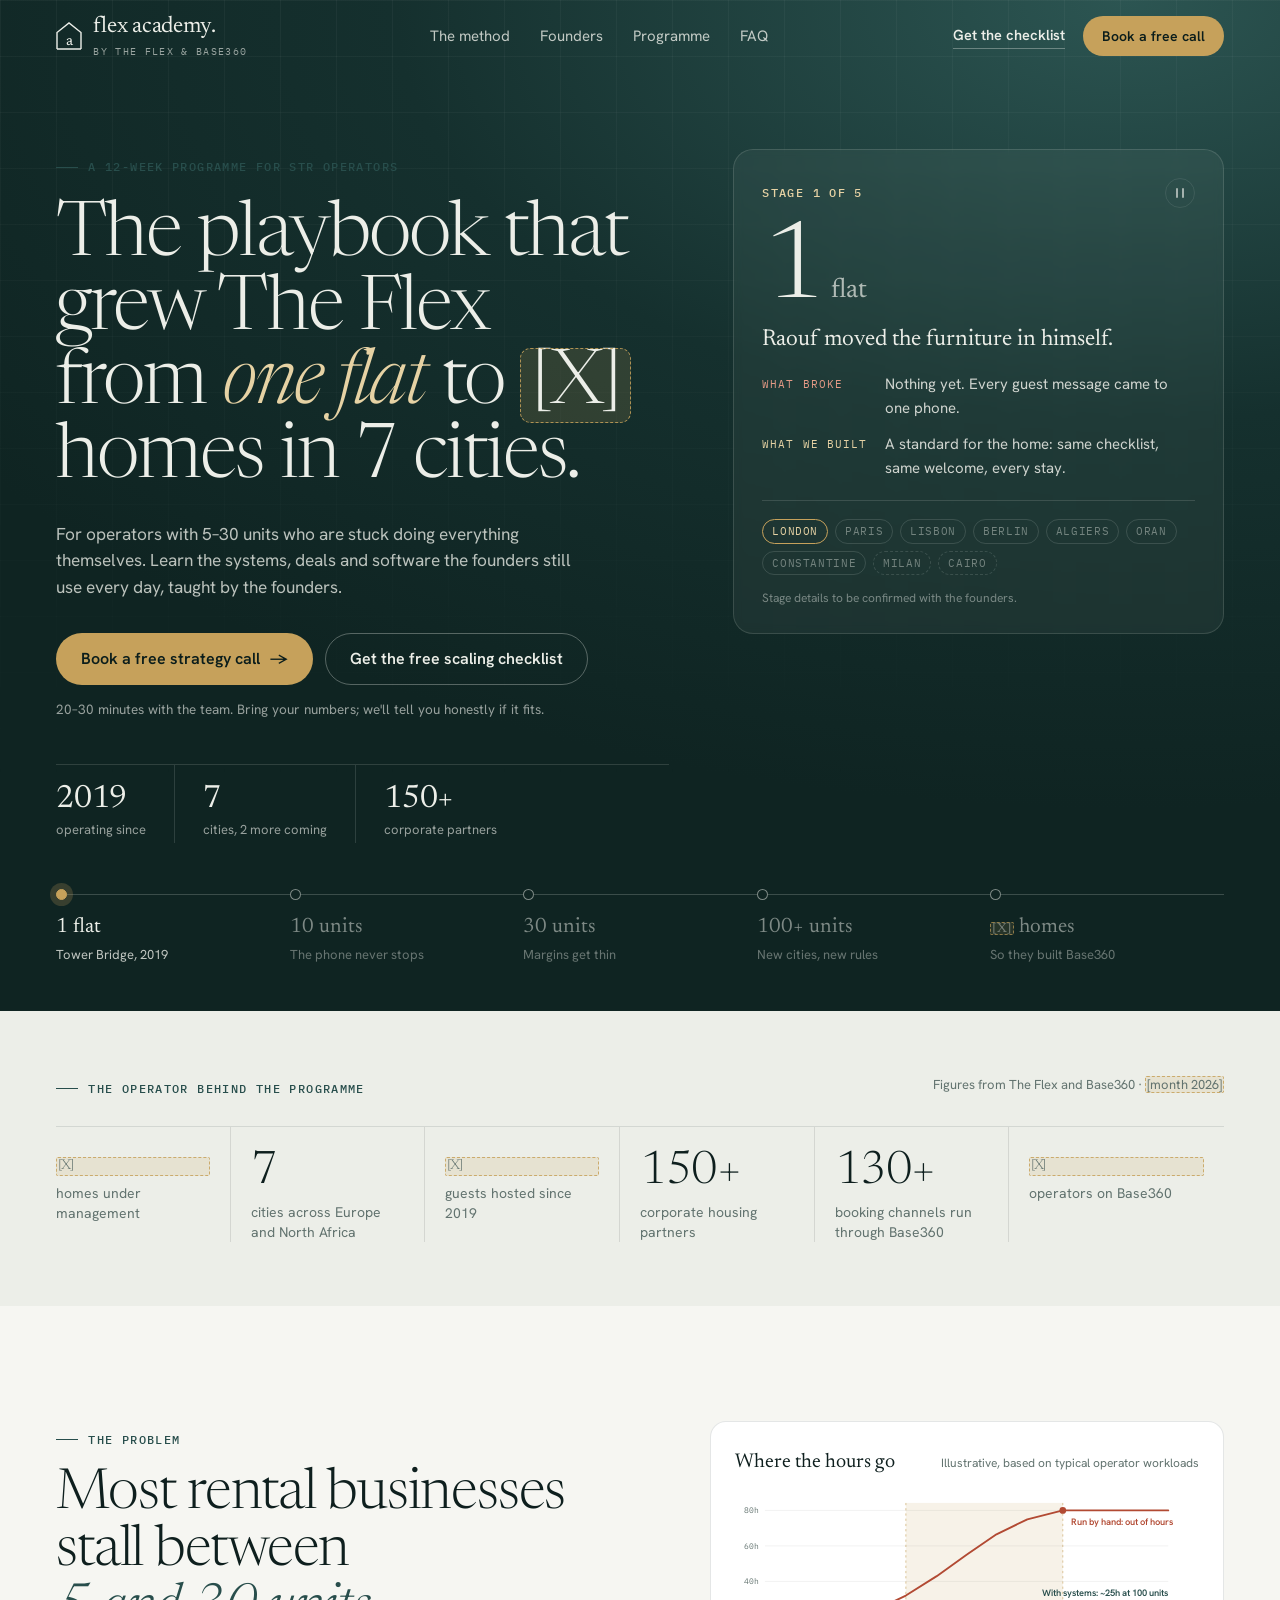
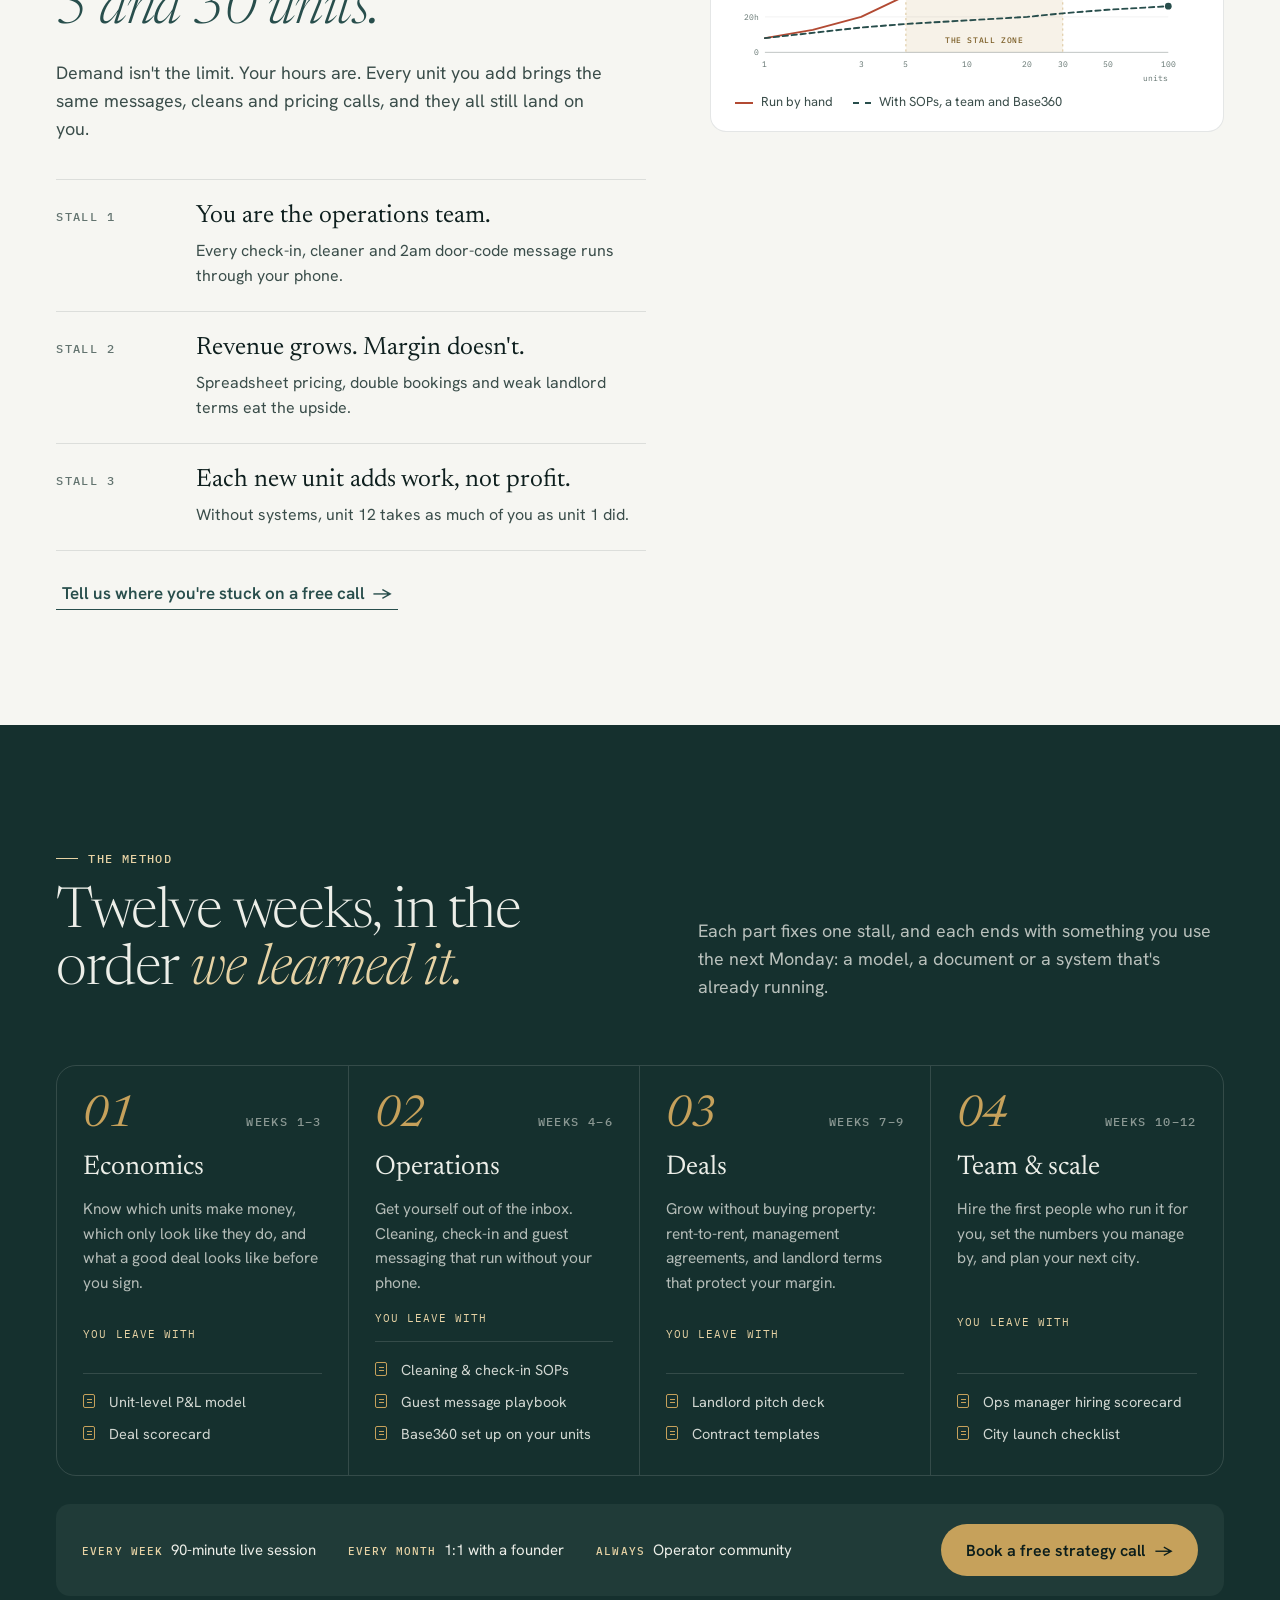
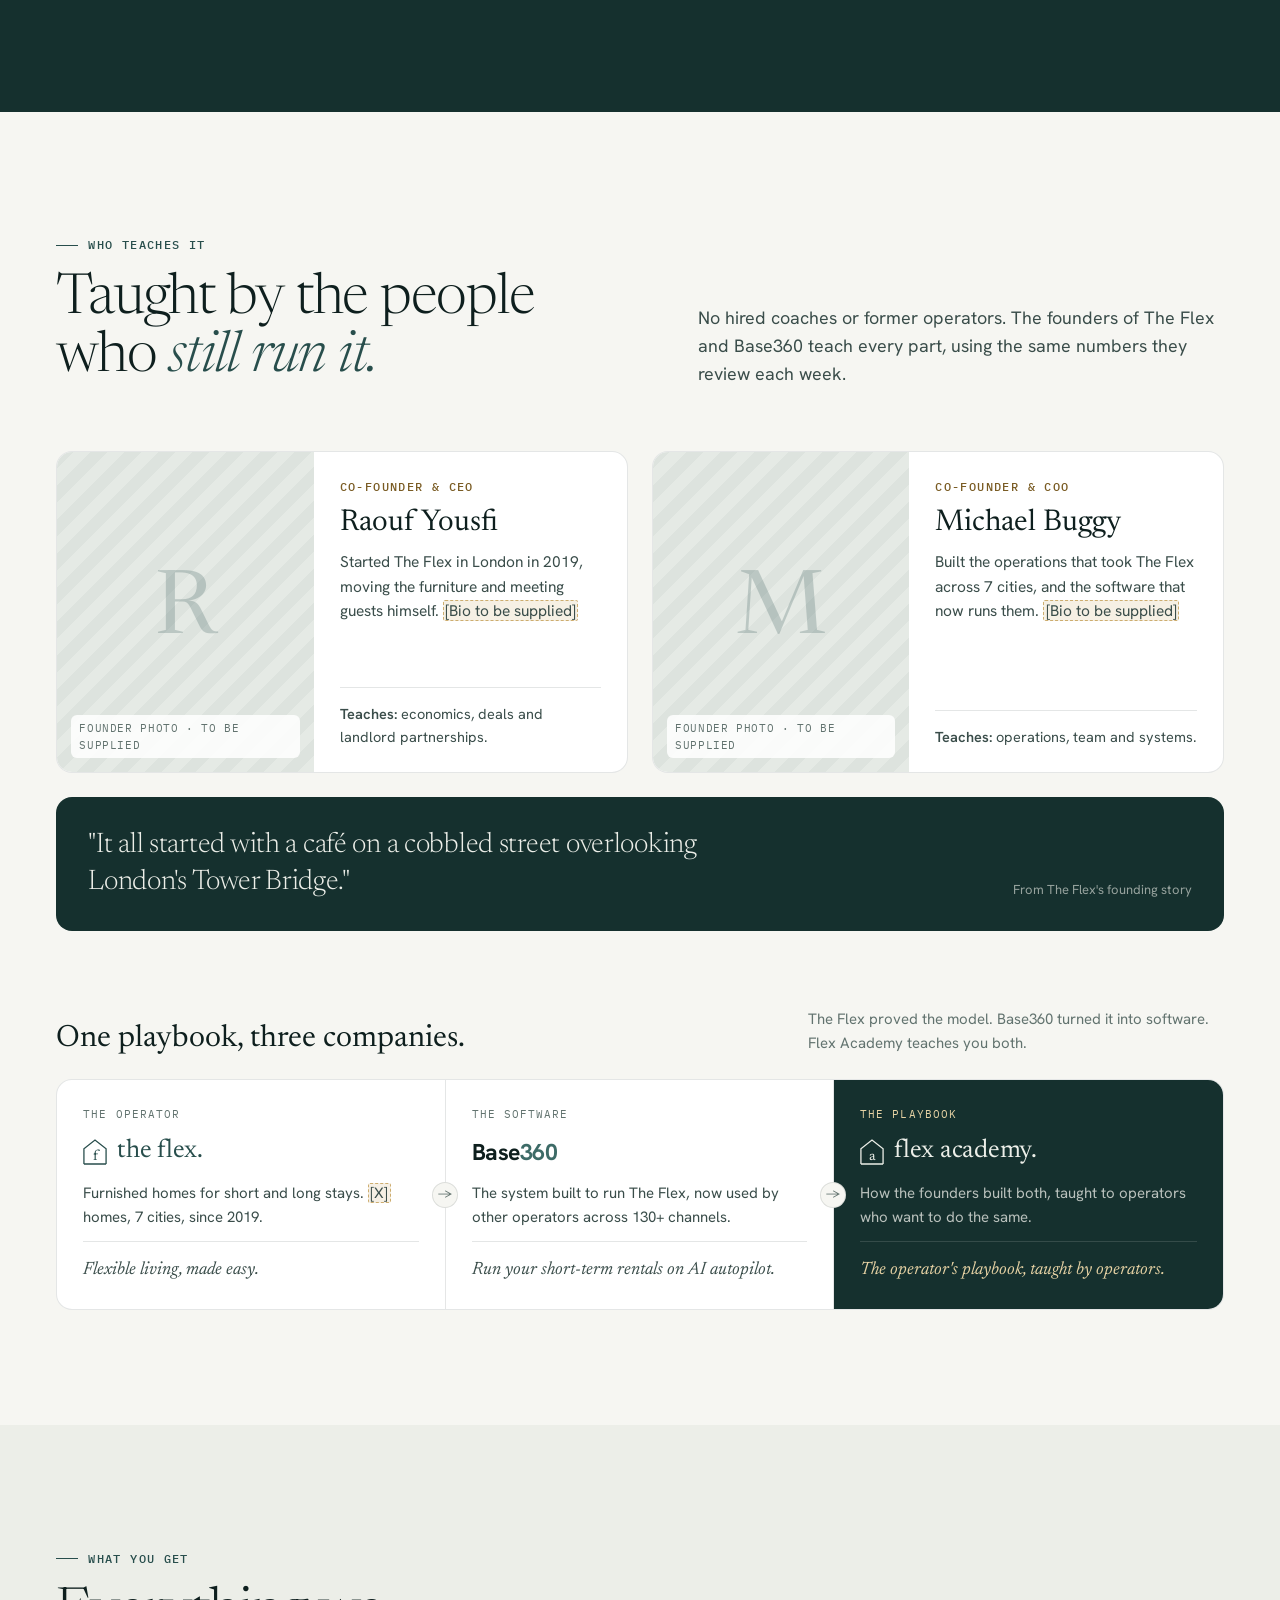
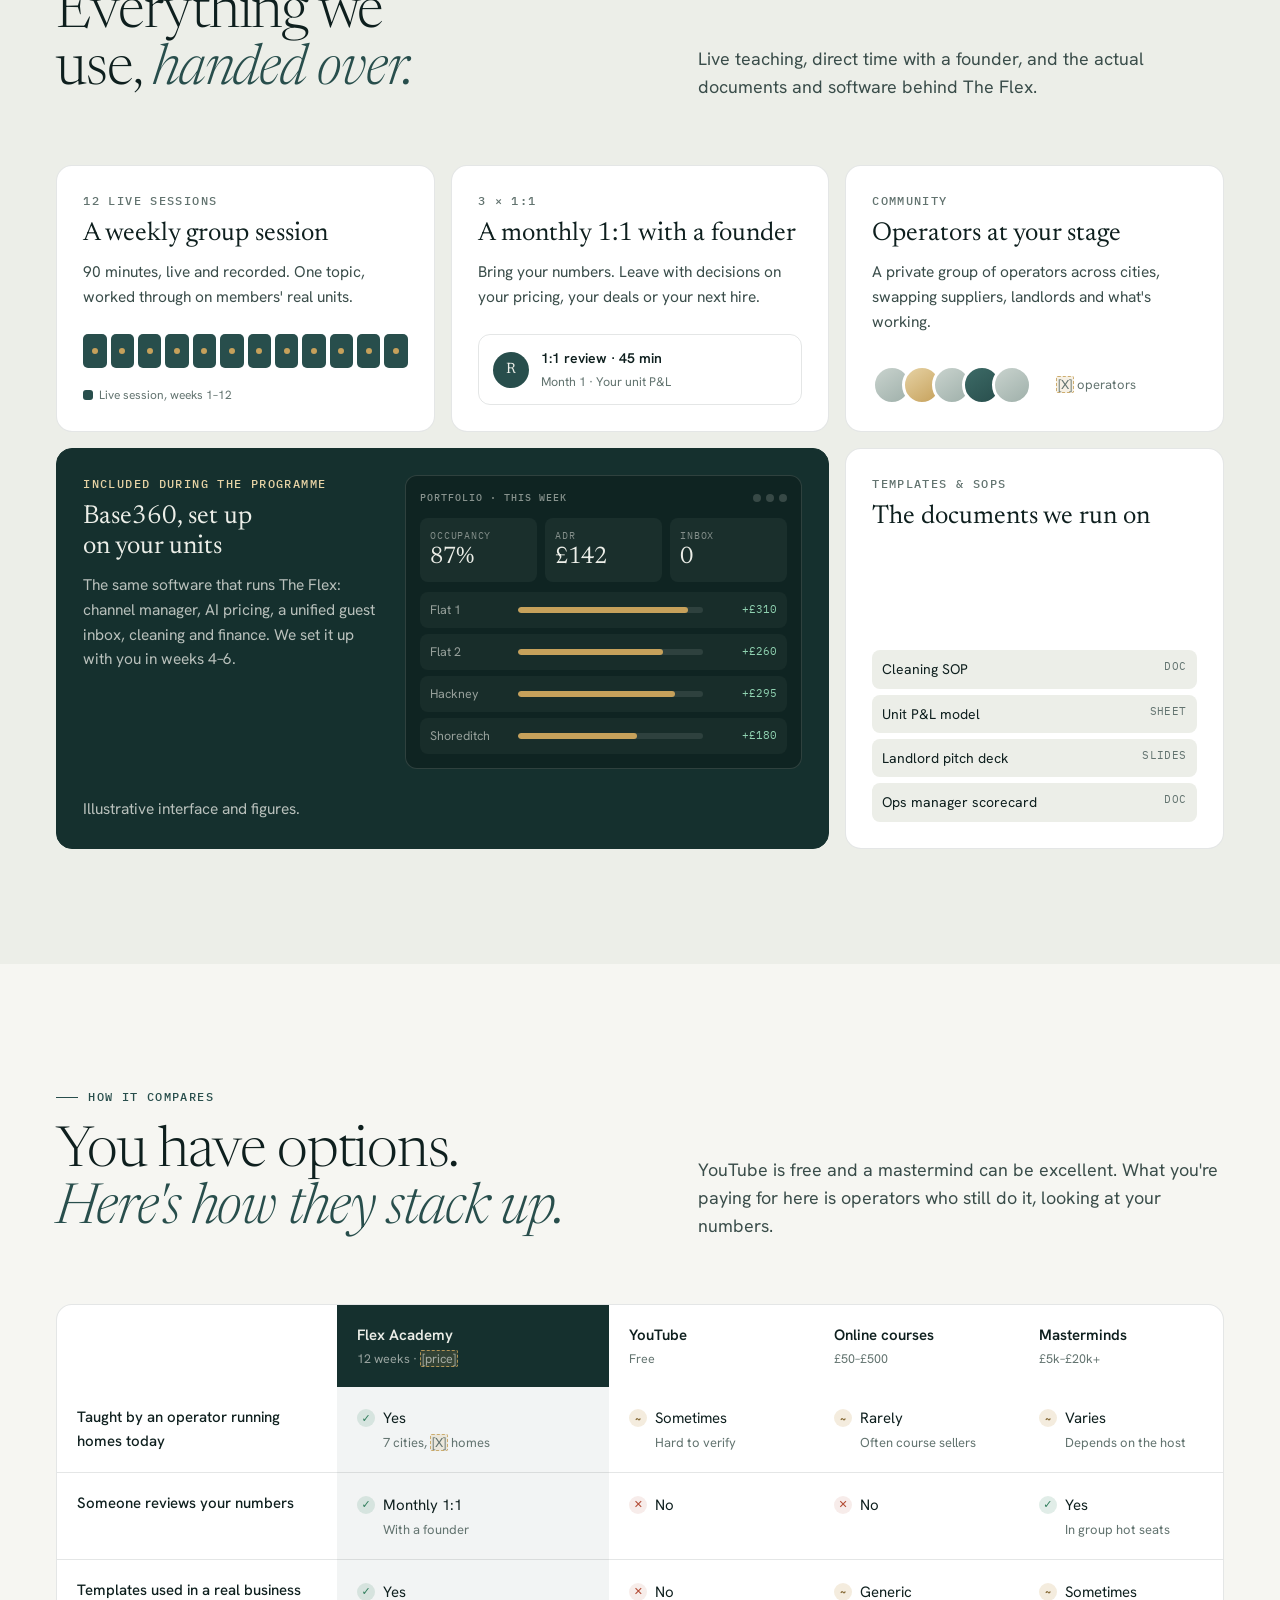
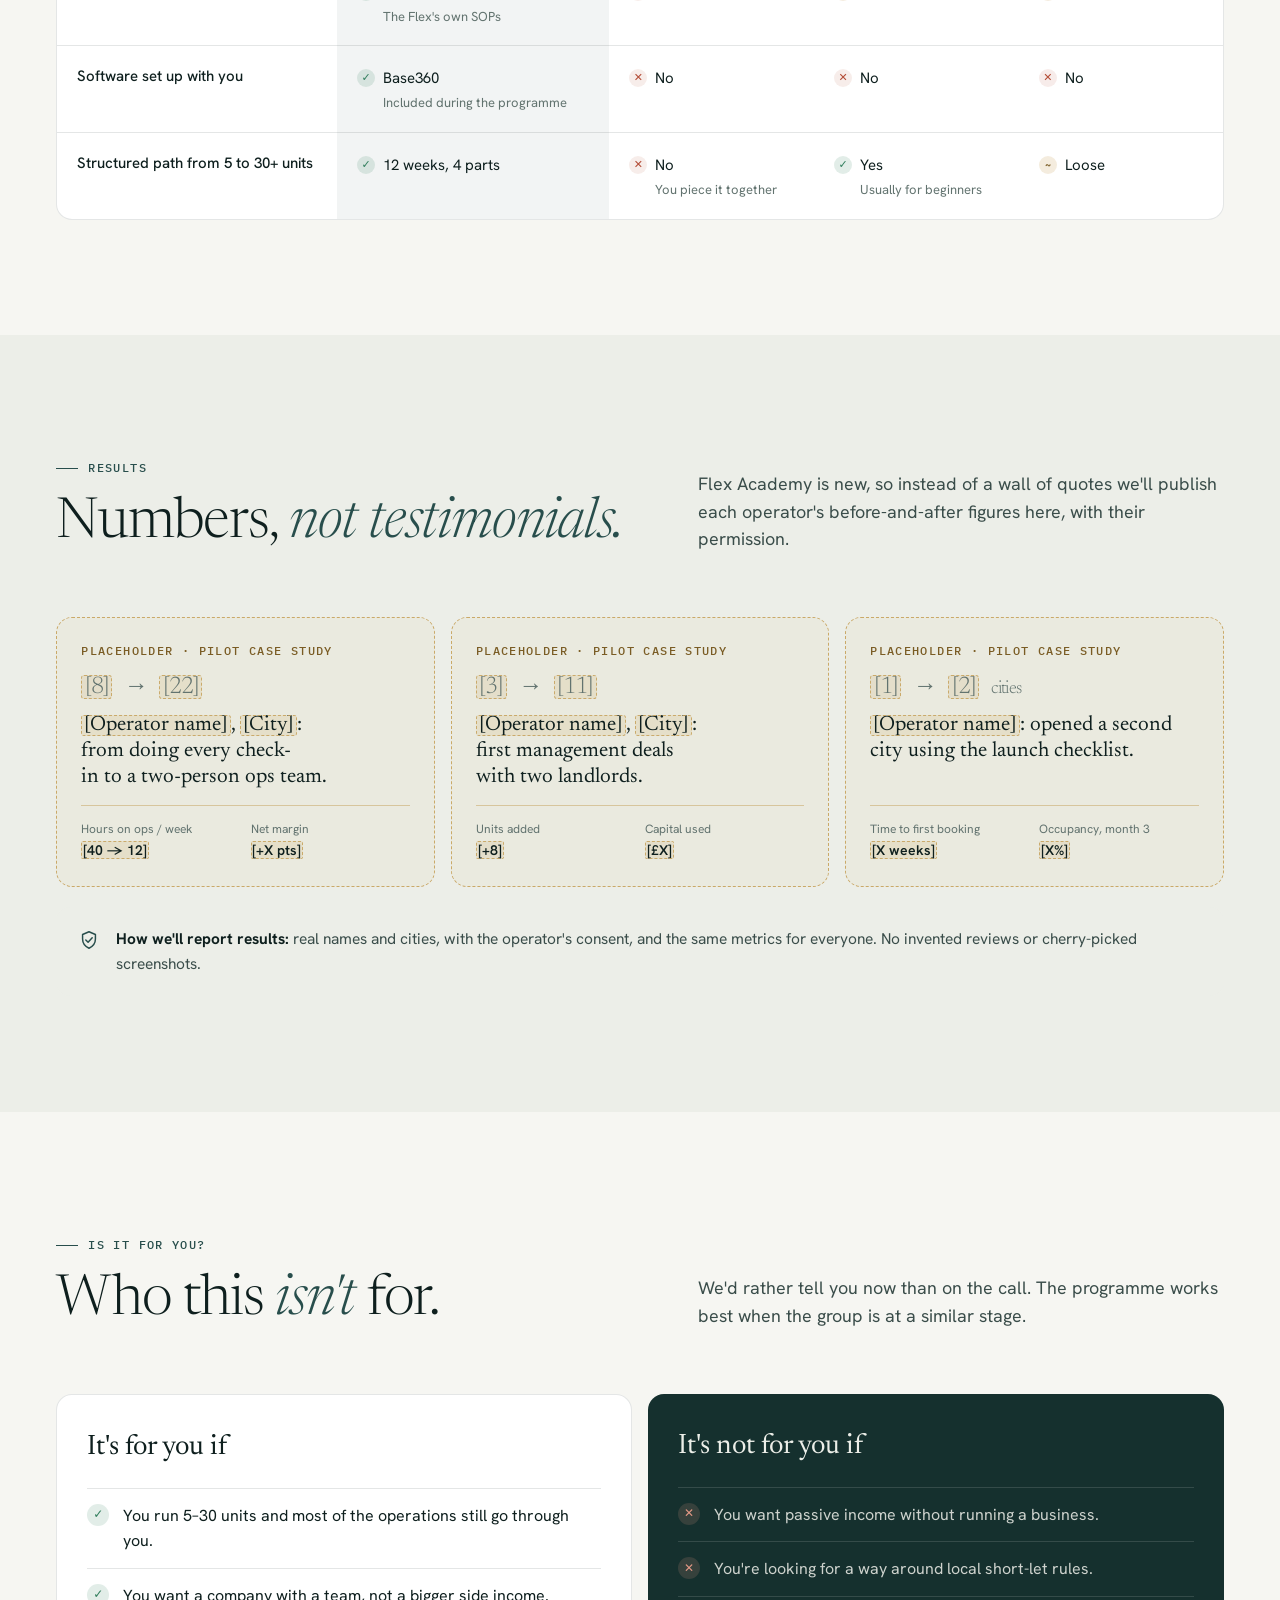
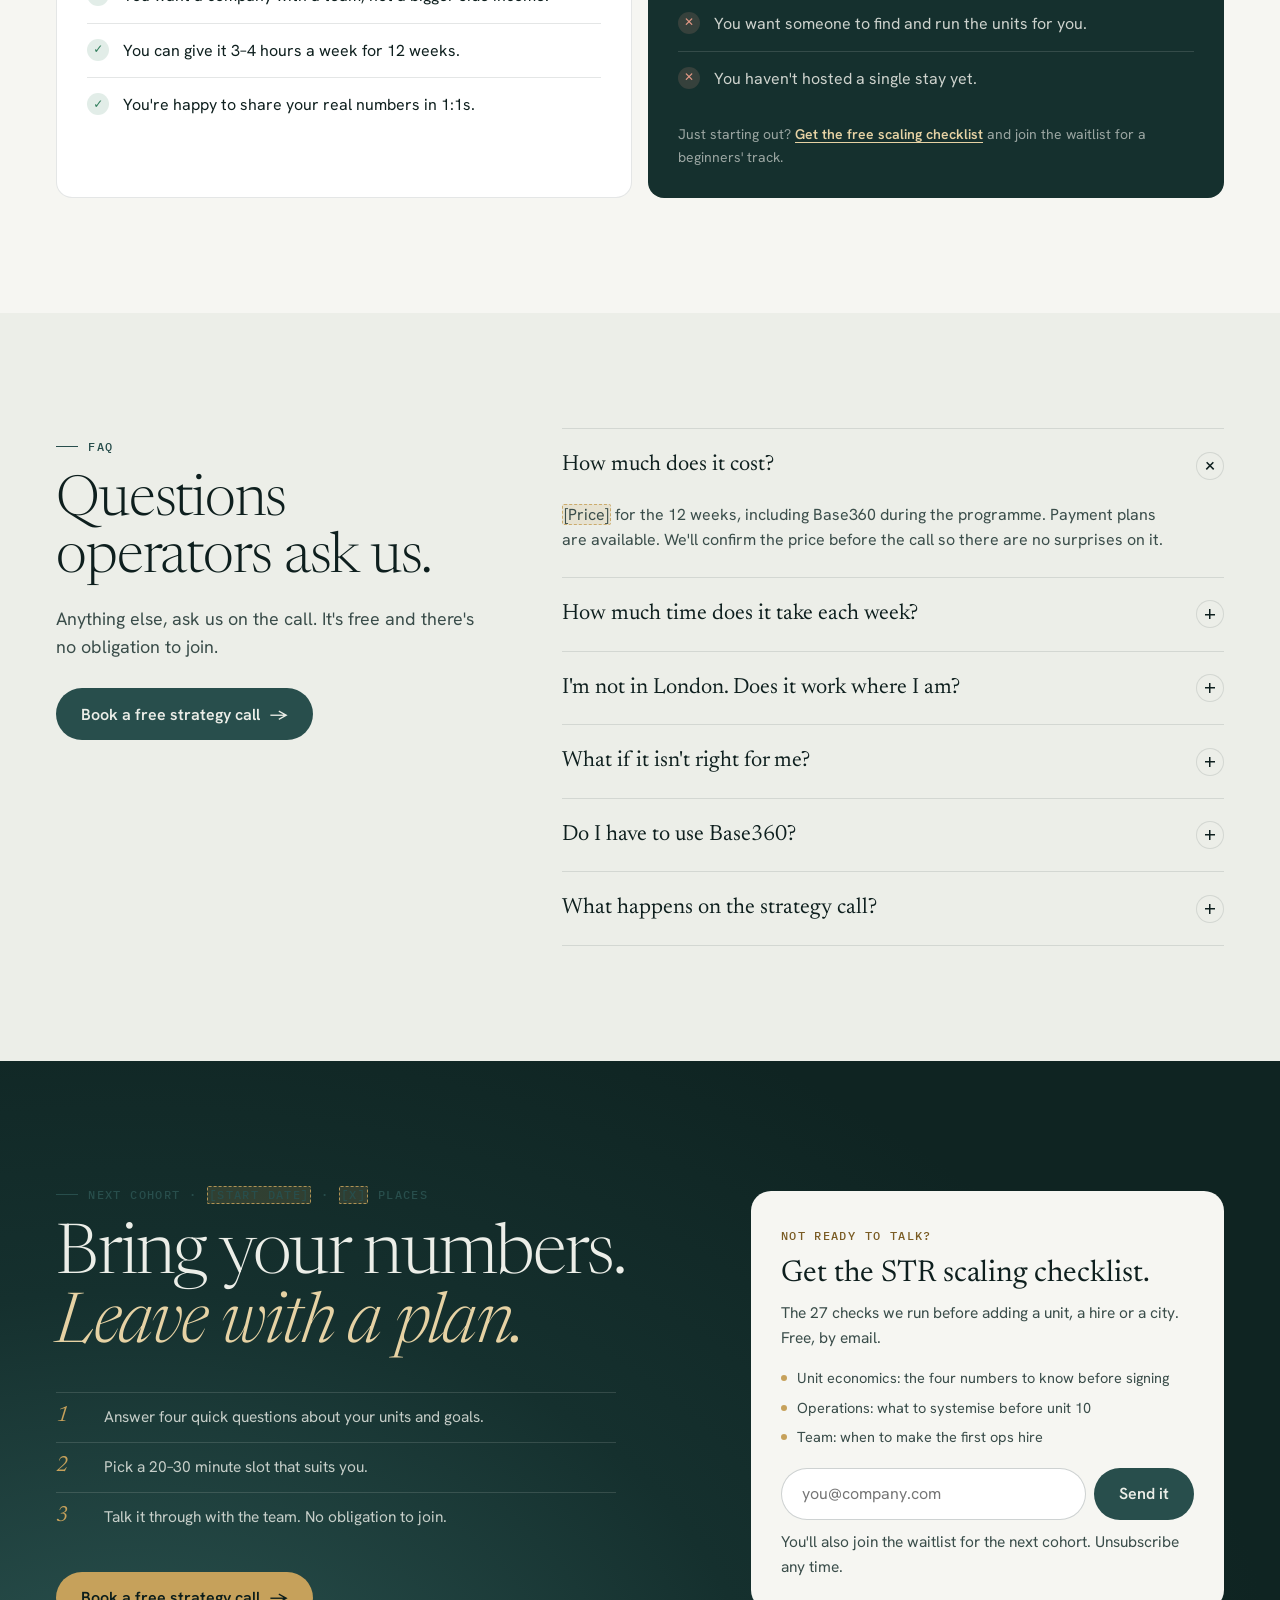
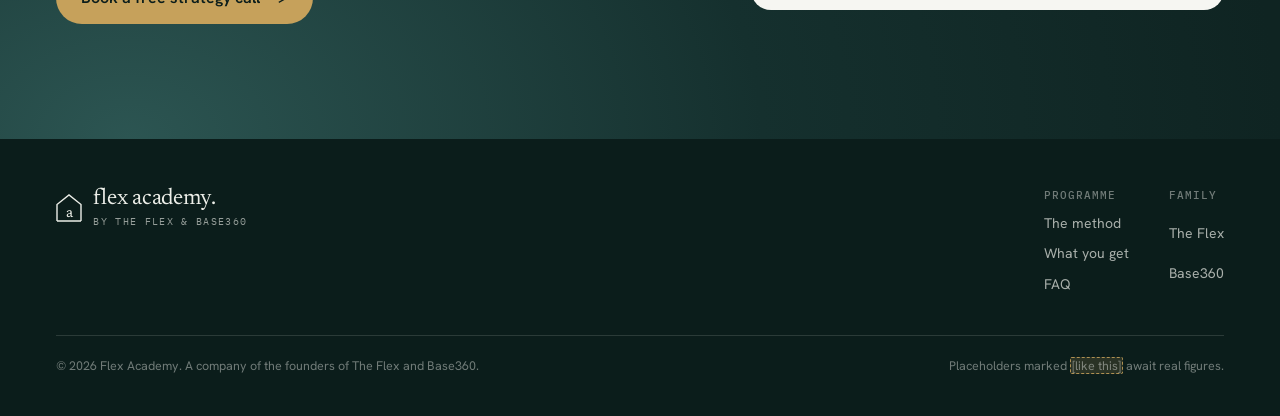
==== sites/01-receipts/index.html @ 767ccb29 "Build Exploration 1 (The Receipts) as a working landing page Full-scroll page with growth-ledger her" ====
<!doctype html>
<html lang="en">
<head>
<meta charset="utf-8">
<meta name="viewport" content="width=device-width, initial-scale=1, viewport-fit=cover">
<title>Flex Academy</title>
<meta name="description" content="A 12-week programme for short-term rental operators with 5–30 units, taught by the founders of The Flex and Base360. Book a free strategy call.">
<meta name="theme-color" content="#15302E">
<link rel="preconnect" href="https://fonts.googleapis.com">
<link rel="preconnect" href="https://fonts.gstatic.com" crossorigin>
<link rel="stylesheet" href="https://fonts.googleapis.com/css2?family=Newsreader:ital,opsz,wght@0,6..72,300..600;1,6..72,300..500&family=Hanken+Grotesk:wght@400;500;600;700&family=IBM+Plex+Mono:wght@400;500&display=swap">
<link rel="stylesheet" href="styles.css">
</head>
<body>

<svg width="0" height="0" style="position:absolute" aria-hidden="true">
  <symbol id="mark" viewBox="0 0 26 28"><path d="M1 27V10.5L13 1l12 9.5V27M1 27h24" fill="none" stroke="currentColor" stroke-width="1.4"/><text x="13" y="23" text-anchor="middle" font-family="Newsreader, Georgia, serif" font-size="15" fill="currentColor">a</text></symbol>
  <symbol id="mark-flex" viewBox="0 0 26 28"><path d="M1 27V10.5L13 1l12 9.5V27M1 27h24" fill="none" stroke="currentColor" stroke-width="1.4"/><text x="13" y="23" text-anchor="middle" font-family="Newsreader, Georgia, serif" font-size="16" fill="currentColor">f</text></symbol>
  <symbol id="i-check" viewBox="0 0 24 24"><path d="M5 12.5l4.5 4.5L19 7.5" fill="none" stroke="currentColor" stroke-width="2" stroke-linecap="round" stroke-linejoin="round"/></symbol>
  <symbol id="i-close" viewBox="0 0 16 16"><path d="M3 3l10 10M13 3L3 13" stroke="currentColor" stroke-width="1.6" stroke-linecap="round"/></symbol>
  <symbol id="i-pause" viewBox="0 0 12 12"><path d="M3 2v8M9 2v8" stroke="currentColor" stroke-width="1.8" stroke-linecap="round"/></symbol>
  <symbol id="i-play" viewBox="0 0 12 12"><path d="M3 1.8v8.4L10 6z" fill="currentColor"/></symbol>
  <symbol id="i-shield" viewBox="0 0 24 24"><path d="M12 3l7 3v5c0 4.5-3 8.2-7 10-4-1.8-7-5.5-7-10V6l7-3z" fill="none" stroke="currentColor" stroke-width="1.6" stroke-linejoin="round"/><path d="M8.5 12l2.5 2.5 4.5-5" fill="none" stroke="currentColor" stroke-width="1.6" stroke-linecap="round" stroke-linejoin="round"/></symbol>
</svg>

<a class="skip" href="#main">Skip to content</a>

<header class="nav" id="nav">
  <div class="wrap nav-in">
    <a class="logo" href="#top" aria-label="Flex Academy home">
      <svg><use href="#mark"/></svg>
      <span><span class="logo-word">flex academy.</span><span class="logo-sub">by The Flex &amp; Base360</span></span>
    </a>
    <nav class="nav-links" aria-label="Sections">
      <a href="#method">The method</a>
      <a href="#founders">Founders</a>
      <a href="#programme">Programme</a>
      <a href="#faq">FAQ</a>
    </nav>
    <div class="nav-cta">
      <a class="textlink" href="#checklist" data-checklist>Get the checklist</a>
      <button class="btn btn-brass btn-sm" type="button" data-book>Book a free call</button>
    </div>
  </div>
</header>

<main id="main">

<!-- ============ 1. HERO ============ -->
<section class="hero" id="top" aria-labelledby="hero-title">
  <div class="wrap">
    <div class="hero-grid">
      <div>
        <span class="eyebrow">A 12-week programme for STR operators</span>
        <h1 id="hero-title">The playbook that grew The Flex from <em>one flat</em> to <span class="ph">[X]</span> homes in 7&nbsp;cities.</h1>
        <p class="hero-sub">For operators with 5–30 units who are stuck doing everything themselves. Learn the systems, deals and software the founders still use every day, taught by the founders.</p>
        <div class="ctas">
          <button class="btn btn-brass" type="button" data-book>Book a free strategy call <span class="arr" aria-hidden="true">→</span></button>
          <a class="btn btn-line-lt" href="#checklist" data-checklist>Get the free scaling checklist</a>
        </div>
        <p class="cta-note">20–30 minutes with the team. Bring your numbers; we'll tell you honestly if it fits.</p>
        <div class="hero-proof">
          <div><b>2019</b><span>operating since</span></div>
          <div><b>7</b><span>cities, 2 more coming</span></div>
          <div><b>150+</b><span>corporate partners</span></div>
        </div>
      </div>

      <aside class="ledger" id="ledger" aria-label="How The Flex grew, stage by stage">
        <div class="ledger-top">
          <span class="label" id="lg-stage">Stage 1 of 5</span>
          <button class="ledger-play" id="lg-play" type="button" aria-label="Pause the story"><svg><use href="#i-pause"/></svg></button>
        </div>
        <div aria-live="polite">
          <div class="count fade"><span id="lg-count">1</span><small id="lg-unit">flat</small></div>
          <h3 class="fade" id="lg-title">Raouf moved the furniture in himself.</h3>
          <dl class="fade">
            <dt class="broke">What broke</dt><dd id="lg-broke">Nothing yet. Every guest message came to one phone.</dd>
            <dt class="built">What we built</dt><dd id="lg-built">A standard for the home: same checklist, same welcome, every stay.</dd>
          </dl>
        </div>
        <div class="cities" aria-label="Cities">
          <span data-i="0">London</span><span data-i="2">Paris</span><span data-i="2">Lisbon</span><span data-i="3">Berlin</span><span data-i="3">Algiers</span><span data-i="3">Oran</span><span data-i="3">Constantine</span><span class="soon" data-i="4">Milan</span><span class="soon" data-i="4">Cairo</span>
        </div>
        <p class="ledger-note">Stage details to be confirmed with the founders.</p>
      </aside>
    </div>

    <div class="track">
      <div class="track-rail" role="tablist" aria-label="Growth stages">
        <div class="track-fill" id="fill"></div>
        <button class="stop" role="tab" data-s="0" aria-selected="true"><b>1 flat</b><span>Tower Bridge, 2019</span></button>
        <button class="stop" role="tab" data-s="1" aria-selected="false"><b>10 units</b><span>The phone never stops</span></button>
        <button class="stop" role="tab" data-s="2" aria-selected="false"><b>30 units</b><span>Margins get thin</span></button>
        <button class="stop" role="tab" data-s="3" aria-selected="false"><b>100+ units</b><span>New cities, new rules</span></button>
        <button class="stop" role="tab" data-s="4" aria-selected="false"><b><span class="ph">[X]</span> homes</b><span>So they built Base360</span></button>
      </div>
    </div>
  </div>
</section>

<!-- ============ 2. PROOF ============ -->
<section class="proof linen" aria-labelledby="proof-title">
  <div class="wrap">
    <div class="proof-head">
      <h2 class="eyebrow" id="proof-title">The operator behind the programme</h2>
      <p>Figures from The Flex and Base360 · <span class="ph">[month 2026]</span></p>
    </div>
    <div class="proof-grid">
      <div><b><span class="ph">[X]</span></b><span>homes under management</span></div>
      <div><b>7</b><span>cities across Europe and North Africa</span></div>
      <div><b><span class="ph">[X]</span></b><span>guests hosted since 2019</span></div>
      <div><b>150+</b><span>corporate housing partners</span></div>
      <div><b>130+</b><span>booking channels run through Base360</span></div>
      <div><b><span class="ph">[X]</span></b><span>operators on Base360</span></div>
    </div>
  </div>
</section>

<!-- ============ 3. PROBLEM ============ -->
<section class="section" id="problem" aria-labelledby="problem-title">
  <div class="wrap problem-grid">
    <div>
      <span class="eyebrow">The problem</span>
      <h2 class="h2" id="problem-title">Most rental businesses stall between <em>5 and 30 units.</em></h2>
      <p class="lede">Demand isn't the limit. Your hours are. Every unit you add brings the same messages, cleans and pricing calls, and they all still land on you.</p>
      <div class="stalls">
        <div class="stall">
          <span class="label">Stall 1</span>
          <div><h3>You are the operations team.</h3><p>Every check-in, cleaner and 2am door-code message runs through your phone.</p></div>
        </div>
        <div class="stall">
          <span class="label">Stall 2</span>
          <div><h3>Revenue grows. Margin doesn't.</h3><p>Spreadsheet pricing, double bookings and weak landlord terms eat the upside.</p></div>
        </div>
        <div class="stall">
          <span class="label">Stall 3</span>
          <div><h3>Each new unit adds work, not profit.</h3><p>Without systems, unit 12 takes as much of you as unit 1 did.</p></div>
        </div>
      </div>
      <p class="problem-cta"><button class="textlink" type="button" data-book style="background:none;border-width:0 0 1px;cursor:pointer">Tell us where you're stuck on a free call <span aria-hidden="true">→</span></button></p>
    </div>

    <figure class="chart-card" style="margin:0">
      <figcaption><b>Where the hours go</b><span>Illustrative, based on typical operator workloads</span></figcaption>
      <svg class="chart" viewBox="0 0 620 262" role="img" aria-labelledby="chart-t chart-d">
        <title id="chart-t">Hours spent on operations as units grow</title>
        <desc id="chart-d">Run manually, weekly hours climb steeply between 5 and 30 units until there are no hours left. With systems, hours stay nearly flat.</desc>
        <rect x="228.7" y="20" width="210.1" height="200" fill="rgba(198,161,91,.14)"/>
        <line x1="228.7" y1="20" x2="228.7" y2="220" stroke="rgba(198,161,91,.8)" stroke-dasharray="3 4"/>
        <line x1="438.8" y1="20" x2="438.8" y2="220" stroke="rgba(198,161,91,.8)" stroke-dasharray="3 4"/>
        <g stroke="rgba(14,31,30,.08)">
          <line x1="40" y1="172.5" x2="580" y2="172.5"/><line x1="40" y1="125" x2="580" y2="125"/><line x1="40" y1="77.5" x2="580" y2="77.5"/><line x1="40" y1="30" x2="580" y2="30"/>
        </g>
        <line x1="40" y1="220" x2="580" y2="220" stroke="rgba(14,31,30,.35)"/>
        <g text-anchor="end"><text x="32" y="224">0</text><text x="32" y="176.5">20h</text><text x="32" y="129">40h</text><text x="32" y="81.5">60h</text><text x="32" y="34">80h</text></g>
        <g text-anchor="middle"><text x="40" y="240">1</text><text x="168.8" y="240">3</text><text x="228.7" y="240">5</text><text x="310" y="240">10</text><text x="391.3" y="240">20</text><text x="438.8" y="240">30</text><text x="498.7" y="240">50</text><text x="580" y="240">100</text></g>
        <text x="580" y="258" text-anchor="end">units</text>
        <text class="zone-label" x="333.75" y="208" text-anchor="middle">THE STALL ZONE</text>
        <polyline points="40,201 104,190 168.8,172.5 228.7,144 270,118 310,89.4 350,62 391.3,41.9 438.8,30 580,30" fill="none" stroke="#B24A33" stroke-width="2.5" stroke-linejoin="round" stroke-linecap="round"/>
        <polyline points="40,201 168.8,186.75 228.7,182 310,177.25 391.3,172.5 438.8,167.75 498.7,163 580,158.25" fill="none" stroke="#284E4C" stroke-width="2.5" stroke-dasharray="7 5" stroke-linejoin="round" stroke-linecap="round"/>
        <circle cx="438.8" cy="30" r="4.5" fill="#B24A33"/>
        <circle cx="580" cy="158.25" r="4.5" fill="#284E4C"/>
        <text class="line-label" x="450" y="50" fill="#B24A33" style="fill:#B24A33">Run by hand: out of hours</text>
        <text class="line-label" x="580" y="145" text-anchor="end" style="fill:#284E4C">With systems: ~25h at 100 units</text>
      </svg>
      <div class="legend"><span><i></i>Run by hand</span><span><i class="sys"></i>With SOPs, a team and Base360</span></div>
    </figure>
  </div>
</section>

<!-- ============ 4. METHOD ============ -->
<section class="section dark method" id="method" aria-labelledby="method-title">
  <div class="wrap">
    <div class="sec-head">
      <div>
        <span class="eyebrow">The method</span>
        <h2 class="h2" id="method-title">Twelve weeks, in the order <em>we learned it.</em></h2>
      </div>
      <p class="lede">Each part fixes one stall, and each ends with something you use the next Monday: a model, a document or a system that's already running.</p>
    </div>

    <div class="phases">
      <article class="phase">
        <div class="phase-top"><span class="phase-num">01</span><span class="label">Weeks 1–3</span></div>
        <h3>Economics</h3>
        <p>Know which units make money, which only look like they do, and what a good deal looks like before you sign.</p>
        <span class="leave">You leave with</span>
        <ul><li>Unit-level P&amp;L model</li><li>Deal scorecard</li></ul>
      </article>
      <article class="phase">
        <div class="phase-top"><span class="phase-num">02</span><span class="label">Weeks 4–6</span></div>
        <h3>Operations</h3>
        <p>Get yourself out of the inbox. Cleaning, check-in and guest messaging that run without your phone.</p>
        <span class="leave">You leave with</span>
        <ul><li>Cleaning &amp; check-in SOPs</li><li>Guest message playbook</li><li>Base360 set up on your units</li></ul>
      </article>
      <article class="phase">
        <div class="phase-top"><span class="phase-num">03</span><span class="label">Weeks 7–9</span></div>
        <h3>Deals</h3>
        <p>Grow without buying property: rent-to-rent, management agreements, and landlord terms that protect your margin.</p>
        <span class="leave">You leave with</span>
        <ul><li>Landlord pitch deck</li><li>Contract templates</li></ul>
      </article>
      <article class="phase">
        <div class="phase-top"><span class="phase-num">04</span><span class="label">Weeks 10–12</span></div>
        <h3>Team &amp; scale</h3>
        <p>Hire the first people who run it for you, set the numbers you manage by, and plan your next city.</p>
        <span class="leave">You leave with</span>
        <ul><li>Ops manager hiring scorecard</li><li>City launch checklist</li></ul>
      </article>
    </div>

    <div class="rhythm">
      <ul>
        <li><b>Every week</b>90-minute live session</li>
        <li><b>Every month</b>1:1 with a founder</li>
        <li><b>Always</b>Operator community</li>
      </ul>
      <button class="btn btn-brass" type="button" data-book>Book a free strategy call <span class="arr" aria-hidden="true">→</span></button>
    </div>
  </div>
</section>

<!-- ============ 5. FOUNDERS ============ -->
<section class="section" id="founders" aria-labelledby="founders-title">
  <div class="wrap">
    <div class="sec-head">
      <div>
        <span class="eyebrow">Who teaches it</span>
        <h2 class="h2" id="founders-title">Taught by the people who <em>still run it.</em></h2>
      </div>
      <p class="lede">No hired coaches or former operators. The founders of The Flex and Base360 teach every part, using the same numbers they review each week.</p>
    </div>

    <div class="founders">
      <article class="founder">
        <div class="photo"><i aria-hidden="true">R</i><span>Founder photo · to be supplied</span></div>
        <div class="founder-body">
          <span class="label">Co-founder &amp; CEO</span>
          <h3>Raouf Yousfi</h3>
          <p>Started The Flex in London in 2019, moving the furniture and meeting guests himself. <span class="ph">[Bio to be supplied]</span></p>
          <p class="teaches"><b>Teaches:</b> economics, deals and landlord partnerships.</p>
        </div>
      </article>
      <article class="founder">
        <div class="photo"><i aria-hidden="true">M</i><span>Founder photo · to be supplied</span></div>
        <div class="founder-body">
          <span class="label">Co-founder &amp; COO</span>
          <h3>Michael Buggy</h3>
          <p>Built the operations that took The Flex across 7 cities, and the software that now runs them. <span class="ph">[Bio to be supplied]</span></p>
          <p class="teaches"><b>Teaches:</b> operations, team and systems.</p>
        </div>
      </article>
    </div>

    <div class="origin">
      <blockquote>"It all started with a café on a cobbled street overlooking London's Tower Bridge."</blockquote>
      <cite>From The Flex's founding story</cite>
    </div>

    <div class="brands">
      <div class="brands-head">
        <h3>One playbook, three companies.</h3>
        <p>The Flex proved the model. Base360 turned it into software. Flex Academy teaches you both.</p>
      </div>
      <div class="brand-row">
        <div class="brand">
          <span class="role">The operator</span>
          <div class="mark" style="color:var(--g-600)"><svg><use href="#mark-flex"/></svg><span class="wm-flex">the flex.</span></div>
          <p>Furnished homes for short and long stays. <span class="ph">[X]</span> homes, 7 cities, since 2019.</p>
          <p class="tagline">Flexible living, made easy.</p>
          <span class="brand-arrow" aria-hidden="true">→</span>
        </div>
        <div class="brand">
          <span class="role">The software</span>
          <div class="mark"><span class="wm-base">Base<b>360</b></span></div>
          <p>The system built to run The Flex, now used by other operators across 130+ channels.</p>
          <p class="tagline">Run your short-term rentals on AI autopilot.</p>
          <span class="brand-arrow" aria-hidden="true">→</span>
        </div>
        <div class="brand">
          <span class="role">The playbook</span>
          <div class="mark"><svg><use href="#mark"/></svg><span class="wm-acad">flex academy.</span></div>
          <p>How the founders built both, taught to operators who want to do the same.</p>
          <p class="tagline">The operator's playbook, taught by operators.</p>
        </div>
      </div>
    </div>
  </div>
</section>

<!-- ============ 6. WHAT YOU GET ============ -->
<section class="section linen" id="programme" aria-labelledby="get-title">
  <div class="wrap">
    <div class="sec-head">
      <div>
        <span class="eyebrow">What you get</span>
        <h2 class="h2" id="get-title">Everything we use, <em>handed over.</em></h2>
      </div>
      <p class="lede">Live teaching, direct time with a founder, and the actual documents and software behind The Flex.</p>
    </div>

    <div class="bento">
      <article class="tile t-sessions">
        <span class="label">12 live sessions</span>
        <h3>A weekly group session</h3>
        <p>90 minutes, live and recorded. One topic, worked through on members' real units.</p>
        <div class="cal-mini" aria-hidden="true"><i class="m"></i><i class="m"></i><i class="m"></i><i class="m"></i><i class="m"></i><i class="m"></i><i class="m"></i><i class="m"></i><i class="m"></i><i class="m"></i><i class="m"></i><i class="m"></i></div>
        <div class="cal-key"><span class="k2">Live session, weeks 1–12</span></div>
      </article>
      <article class="tile t-one">
        <span class="label">3 × 1:1</span>
        <h3>A monthly 1:1 with a founder</h3>
        <p>Bring your numbers. Leave with decisions on your pricing, your deals or your next hire.</p>
        <div class="one-slot"><span class="dot">R</span><div><b>1:1 review · 45 min</b><small>Month 1 · Your unit P&amp;L</small></div></div>
      </article>
      <article class="tile t-community">
        <span class="label">Community</span>
        <h3>Operators at your stage</h3>
        <p>A private group of operators across cities, swapping suppliers, landlords and what's working.</p>
        <div class="av-stack" aria-hidden="true"><i></i><i></i><i></i><i></i><i></i><span><span class="ph">[X]</span> operators</span></div>
      </article>
      <article class="tile t-software">
        <div class="sw">
          <div class="sw-copy">
            <span class="label">Included during the programme</span>
            <h3>Base360, set up on your units</h3>
            <p>The same software that runs The Flex: channel manager, AI pricing, a unified guest inbox, cleaning and finance. We set it up with you in weeks 4–6.</p>
          </div>
          <div class="sw-ui" aria-hidden="true">
            <div class="sw-ui-top"><b>Portfolio · this week</b><span><i></i><i></i><i></i></span></div>
            <div class="sw-kpis">
              <div><span>Occupancy</span><b>87%</b></div>
              <div><span>ADR</span><b>£142</b></div>
              <div><span>Inbox</span><b>0</b></div>
            </div>
            <div class="sw-rows">
              <div><em>Flat 1</em><i style="--w:92%"></i><s>+£310</s></div>
              <div><em>Flat 2</em><i style="--w:78%"></i><s>+£260</s></div>
              <div><em>Hackney</em><i style="--w:85%"></i><s>+£295</s></div>
              <div><em>Shoreditch</em><i style="--w:64%"></i><s>+£180</s></div>
            </div>
          </div>
          <p class="sw-note">Illustrative interface and figures.</p>
        </div>
      </article>
      <article class="tile t-sops">
        <span class="label">Templates &amp; SOPs</span>
        <h3>The documents we run on</h3>
        <ul class="docs">
          <li>Cleaning SOP <span>DOC</span></li>
          <li>Unit P&amp;L model <span>SHEET</span></li>
          <li>Landlord pitch deck <span>SLIDES</span></li>
          <li>Ops manager scorecard <span>DOC</span></li>
        </ul>
      </article>
    </div>
  </div>
</section>

<!-- ============ 7. COMPARE ============ -->
<section class="section" id="compare" aria-labelledby="compare-title">
  <div class="wrap">
    <div class="sec-head">
      <div>
        <span class="eyebrow">How it compares</span>
        <h2 class="h2" id="compare-title">You have options. <em>Here's how they stack up.</em></h2>
      </div>
      <p class="lede">YouTube is free and a mastermind can be excellent. What you're paying for here is operators who still do it, looking at your numbers.</p>
    </div>

    <div class="compare-toggle" role="group" aria-label="Compare Flex Academy with">
      <button type="button" data-show="yt" aria-pressed="true">vs YouTube</button>
      <button type="button" data-show="course" aria-pressed="false">vs online courses</button>
      <button type="button" data-show="mm" aria-pressed="false">vs masterminds</button>
    </div>
    <div class="compare-wrap">
      <table class="compare">
        <caption class="sr-only">Flex Academy compared with YouTube, online courses and masterminds</caption>
        <thead>
          <tr>
            <th scope="col"><span class="sr-only">What matters</span></th>
            <th scope="col" class="us on" data-col="us">Flex Academy<small>12 weeks · <span class="ph">[price]</span></small></th>
            <th scope="col" data-col="yt" class="on">YouTube<small>Free</small></th>
            <th scope="col" data-col="course">Online courses<small>£50–£500</small></th>
            <th scope="col" data-col="mm">Masterminds<small>£5k–£20k+</small></th>
          </tr>
        </thead>
        <tbody>
          <tr>
            <th scope="row">Taught by an operator running homes today</th>
            <td class="us on" data-col="us"><span class="mark-y">Yes</span><small>7 cities, <span class="ph">[X]</span> homes</small></td>
            <td data-col="yt" class="on"><span class="mark-p">Sometimes</span><small>Hard to verify</small></td>
            <td data-col="course"><span class="mark-p">Rarely</span><small>Often course sellers</small></td>
            <td data-col="mm"><span class="mark-p">Varies</span><small>Depends on the host</small></td>
          </tr>
          <tr>
            <th scope="row">Someone reviews your numbers</th>
            <td class="us on" data-col="us"><span class="mark-y">Monthly 1:1</span><small>With a founder</small></td>
            <td data-col="yt" class="on"><span class="mark-n">No</span></td>
            <td data-col="course"><span class="mark-n">No</span></td>
            <td data-col="mm"><span class="mark-y">Yes</span><small>In group hot seats</small></td>
          </tr>
          <tr>
            <th scope="row">Templates used in a real business</th>
            <td class="us on" data-col="us"><span class="mark-y">Yes</span><small>The Flex's own SOPs</small></td>
            <td data-col="yt" class="on"><span class="mark-n">No</span></td>
            <td data-col="course"><span class="mark-p">Generic</span></td>
            <td data-col="mm"><span class="mark-p">Sometimes</span></td>
          </tr>
          <tr>
            <th scope="row">Software set up with you</th>
            <td class="us on" data-col="us"><span class="mark-y">Base360</span><small>Included during the programme</small></td>
            <td data-col="yt" class="on"><span class="mark-n">No</span></td>
            <td data-col="course"><span class="mark-n">No</span></td>
            <td data-col="mm"><span class="mark-n">No</span></td>
          </tr>
          <tr>
            <th scope="row">Structured path from 5 to 30+ units</th>
            <td class="us on" data-col="us"><span class="mark-y">12 weeks, 4 parts</span></td>
            <td data-col="yt" class="on"><span class="mark-n">No</span><small>You piece it together</small></td>
            <td data-col="course"><span class="mark-y">Yes</span><small>Usually for beginners</small></td>
            <td data-col="mm"><span class="mark-p">Loose</span></td>
          </tr>
        </tbody>
      </table>
    </div>
  </div>
</section>

<!-- ============ 8. RESULTS ============ -->
<section class="section linen" id="results" aria-labelledby="results-title">
  <div class="wrap">
    <div class="sec-head">
      <div>
        <span class="eyebrow">Results</span>
        <h2 class="h2" id="results-title">Numbers, <em>not testimonials.</em></h2>
      </div>
      <p class="lede">Flex Academy is new, so instead of a wall of quotes we'll publish each operator's before-and-after figures here, with their permission.</p>
    </div>
    <div class="results">
      <article class="case">
        <span class="label">Placeholder · pilot case study</span>
        <div class="case-move"><span class="ph">[8]</span><span>→</span><span class="ph">[22]</span></div>
        <h3><span class="ph">[Operator name]</span>, <span class="ph">[City]</span>: from doing every check-in to a two-person ops team.</h3>
        <dl><div><dt>Hours on ops / week</dt><dd><span class="ph">[40 → 12]</span></dd></div><div><dt>Net margin</dt><dd><span class="ph">[+X pts]</span></dd></div></dl>
      </article>
      <article class="case">
        <span class="label">Placeholder · pilot case study</span>
        <div class="case-move"><span class="ph">[3]</span><span>→</span><span class="ph">[11]</span></div>
        <h3><span class="ph">[Operator name]</span>, <span class="ph">[City]</span>: first management deals with two landlords.</h3>
        <dl><div><dt>Units added</dt><dd><span class="ph">[+8]</span></dd></div><div><dt>Capital used</dt><dd><span class="ph">[£X]</span></dd></div></dl>
      </article>
      <article class="case">
        <span class="label">Placeholder · pilot case study</span>
        <div class="case-move"><span class="ph">[1]</span><span>→</span><span class="ph">[2]</span><span style="font-size:18px">cities</span></div>
        <h3><span class="ph">[Operator name]</span>: opened a second city using the launch checklist.</h3>
        <dl><div><dt>Time to first booking</dt><dd><span class="ph">[X weeks]</span></dd></div><div><dt>Occupancy, month 3</dt><dd><span class="ph">[X%]</span></dd></div></dl>
      </article>
    </div>
    <p class="promise"><svg><use href="#i-shield"/></svg><span><b>How we'll report results:</b> real names and cities, with the operator's consent, and the same metrics for everyone. No invented reviews or cherry-picked screenshots.</span></p>
  </div>
</section>

<!-- ============ 9. FIT ============ -->
<section class="section" id="fit" aria-labelledby="fit-title">
  <div class="wrap">
    <div class="sec-head">
      <div>
        <span class="eyebrow">Is it for you?</span>
        <h2 class="h2" id="fit-title">Who this <em>isn't</em> for.</h2>
      </div>
      <p class="lede">We'd rather tell you now than on the call. The programme works best when the group is at a similar stage.</p>
    </div>
    <div class="fit">
      <div class="fit-col yes">
        <h3>It's for you if</h3>
        <ul>
          <li>You run 5–30 units and most of the operations still go through you.</li>
          <li>You want a company with a team, not a bigger side income.</li>
          <li>You can give it 3–4 hours a week for 12 weeks.</li>
          <li>You're happy to share your real numbers in 1:1s.</li>
        </ul>
      </div>
      <div class="fit-col no">
        <h3>It's not for you if</h3>
        <ul>
          <li>You want passive income without running a business.</li>
          <li>You're looking for a way around local short-let rules.</li>
          <li>You want someone to find and run the units for you.</li>
          <li>You haven't hosted a single stay yet.</li>
        </ul>
        <p class="aside">Just starting out? <button type="button" data-checklist>Get the free scaling checklist</button> and join the waitlist for a beginners' track.</p>
      </div>
    </div>
  </div>
</section>

<!-- ============ 10. FAQ ============ -->
<section class="section linen" id="faq" aria-labelledby="faq-title">
  <div class="wrap faq-grid">
    <div class="faq-side">
      <span class="eyebrow">FAQ</span>
      <h2 class="h2" id="faq-title">Questions operators ask us.</h2>
      <p class="lede">Anything else, ask us on the call. It's free and there's no obligation to join.</p>
      <button class="btn btn-green" type="button" data-book>Book a free strategy call <span class="arr" aria-hidden="true">→</span></button>
    </div>
    <div class="faq">
      <details open>
        <summary>How much does it cost?</summary>
        <div class="ans"><p><span class="ph">[Price]</span> for the 12 weeks, including Base360 during the programme. Payment plans are available. We'll confirm the price before the call so there are no surprises on it.</p></div>
      </details>
      <details>
        <summary>How much time does it take each week?</summary>
        <div class="ans"><p>About 3–4 hours: the 90-minute live session, plus time applying it to your own units. Sessions are recorded if you miss one.</p></div>
      </details>
      <details>
        <summary>I'm not in London. Does it work where I am?</summary>
        <div class="ans"><p>Yes. The programme is online and the method has been used in 7 cities across the UK, Europe and North Africa. Local regulation differs, so we cover how to check the rules in your city, not a single country's law.</p></div>
      </details>
      <details>
        <summary>What if it isn't right for me?</summary>
        <div class="ans"><p><span class="ph">[Guarantee terms, e.g. full refund after the first two sessions if you don't think it's for you.]</span></p></div>
      </details>
      <details>
        <summary>Do I have to use Base360?</summary>
        <div class="ans"><p>No. It's included during the programme because it's what we use, but everything we teach works with the tools you already have.</p></div>
      </details>
      <details>
        <summary>What happens on the strategy call?</summary>
        <div class="ans"><p>20–30 minutes with the team. We look at your units, margins and goals, and tell you honestly whether the programme is the right next step. If it isn't, we'll say so and point you to something better.</p></div>
      </details>
    </div>
  </div>
</section>

<!-- ============ 11. FINAL CTA ============ -->
<section class="section final" id="book-section" aria-labelledby="final-title">
  <div class="wrap final-grid">
    <div>
      <span class="eyebrow">Next cohort · <span class="ph">[start date]</span> · <span class="ph">[X]</span> places</span>
      <h2 id="final-title">Bring your numbers. <em>Leave with a plan.</em></h2>
      <ol class="steps">
        <li>Answer four quick questions about your units and goals.</li>
        <li>Pick a 20–30 minute slot that suits you.</li>
        <li>Talk it through with the team. No obligation to join.</li>
      </ol>
      <div class="ctas">
        <button class="btn btn-brass" type="button" data-book>Book a free strategy call <span class="arr" aria-hidden="true">→</span></button>
      </div>
    </div>

    <div class="lead-card" id="checklist">
      <span class="label">Not ready to talk?</span>
      <h3>Get the STR scaling checklist.</h3>
      <p>The 27 checks we run before adding a unit, a hire or a city. Free, by email.</p>
      <ul>
        <li>Unit economics: the four numbers to know before signing</li>
        <li>Operations: what to systemise before unit 10</li>
        <li>Team: when to make the first ops hire</li>
      </ul>
      <form class="capture" novalidate data-capture>
        <label class="sr-only" for="cap-email">Email address</label>
        <input id="cap-email" name="email" type="email" autocomplete="email" placeholder="you@company.com" required>
        <button class="btn btn-green" type="submit">Send it</button>
      </form>
      <p class="capture-help">You'll also join the waitlist for the next cohort. Unsubscribe any time.</p>
    </div>
  </div>
</section>

</main>

<footer class="footer">
  <div class="wrap">
    <div class="footer-grid">
      <a class="logo" href="#top" aria-label="Flex Academy home">
        <svg><use href="#mark"/></svg>
        <span><span class="logo-word">flex academy.</span><span class="logo-sub">by The Flex &amp; Base360</span></span>
      </a>
      <nav aria-label="Footer">
        <div><b>Programme</b><a href="#method">The method</a><a href="#programme">What you get</a><a href="#faq">FAQ</a></div>
        <div><b>Family</b><a href="https://theflex.global" target="_blank" rel="noopener">The Flex</a><a href="https://base360.ai" target="_blank" rel="noopener">Base360</a></div>
      </nav>
    </div>
    <div class="footer-fine">
      <span>© 2026 Flex Academy. A company of the founders of The Flex and Base360.</span>
      <span>Placeholders marked <span class="ph">[like this]</span> await real figures.</span>
    </div>
  </div>
</footer>

<div class="mbar" id="mbar" aria-hidden="true">
  <a class="btn btn-line" href="#checklist" data-checklist tabindex="-1">Checklist</a>
  <button class="btn btn-green" type="button" data-book tabindex="-1">Book a free call</button>
</div>

<!-- ============ BOOKING FLOW ============ -->
<dialog class="book" id="book" aria-labelledby="book-title">
  <div class="book-head">
    <div class="who">
      <span class="book-avs" aria-hidden="true"><i>R</i><i>M</i></span>
      <span id="book-title">Free strategy call · 20–30 min<small>With the team behind The Flex &amp; Base360</small></span>
    </div>
    <button class="icon-btn" type="button" id="book-close" aria-label="Close"><svg><use href="#i-close"/></svg></button>
  </div>
  <div class="book-progress" aria-hidden="true"><i id="book-bar"></i></div>

  <div class="book-body" id="book-form">
    <!-- 1 -->
    <fieldset class="book-step" data-step="units" style="border:0;margin:0;padding:0">
      <legend class="sr-only">How many units do you run today?</legend>
      <span class="label">Question 1 of 4</span>
      <h2 aria-hidden="true">How many units do you run today?</h2>
      <p class="why">So we know which part of the programme matters most for you.</p>
      <div class="choices">
        <label class="choice"><input type="radio" name="units" value="none"><span>None yet<small>Planning my first</small></span></label>
        <label class="choice"><input type="radio" name="units" value="1-3"><span>1–3 units</span></label>
        <label class="choice"><input type="radio" name="units" value="4-10"><span>4–10 units</span></label>
        <label class="choice"><input type="radio" name="units" value="11-30"><span>11–30 units</span></label>
        <label class="choice"><input type="radio" name="units" value="30+"><span>30+ units</span></label>
      </div>
    </fieldset>

    <!-- 2 -->
    <fieldset class="book-step" data-step="target" style="border:0;margin:0;padding:0" hidden>
      <legend class="sr-only">Where do you want to be in 12 months?</legend>
      <span class="label">Question 2 of 4</span>
      <h2 aria-hidden="true">Where do you want to be in 12 months?</h2>
      <p class="why">We'll come to the call with a rough plan for getting there.</p>
      <div class="choices">
        <label class="choice"><input type="radio" name="target" value="10"><span>Up to 10 units</span></label>
        <label class="choice"><input type="radio" name="target" value="30"><span>10–30 units</span></label>
        <label class="choice"><input type="radio" name="target" value="100"><span>30–100 units</span></label>
        <label class="choice"><input type="radio" name="target" value="100+"><span>100+ units</span></label>
        <label class="choice"><input type="radio" name="target" value="city"><span>A new city<small>Same units, new market</small></span></label>
        <label class="choice"><input type="radio" name="target" value="unsure"><span>Not sure yet</span></label>
      </div>
    </fieldset>

    <!-- 3 -->
    <fieldset class="book-step" data-step="city" style="border:0;margin:0;padding:0" hidden>
      <legend class="sr-only">Where are your units?</legend>
      <span class="label">Question 3 of 4</span>
      <h2 aria-hidden="true">Where are your units?</h2>
      <p class="why">Rules and demand differ by city. We'll check yours before the call.</p>
      <div class="field">
        <label for="b-city">City</label>
        <input id="b-city" name="city" list="city-list" autocomplete="address-level2" placeholder="e.g. Manchester">
        <datalist id="city-list"><option value="London"><option value="Manchester"><option value="Edinburgh"><option value="Paris"><option value="Lisbon"><option value="Berlin"><option value="Dubai"><option value="Algiers"><option value="Several cities"></datalist>
        <span class="err" id="err-city" hidden>Add a city, or "Several cities".</span>
      </div>
    </fieldset>

    <!-- 4 -->
    <fieldset class="book-step" data-step="budget" style="border:0;margin:0;padding:0" hidden>
      <legend class="sr-only">What could you invest in growth over the next 12 months?</legend>
      <span class="label">Question 4 of 4</span>
      <h2 aria-hidden="true">What could you invest in growth over the next 12 months?</h2>
      <p class="why">Programme, furnishing and deposits combined. It tells us which growth routes are realistic for you.</p>
      <div class="choices">
        <label class="choice"><input type="radio" name="budget" value="u5"><span>Under £5k</span></label>
        <label class="choice"><input type="radio" name="budget" value="5-20"><span>£5k–£20k</span></label>
        <label class="choice"><input type="radio" name="budget" value="20-50"><span>£20k–£50k</span></label>
        <label class="choice"><input type="radio" name="budget" value="50+"><span>£50k+</span></label>
      </div>
    </fieldset>

    <!-- 5 -->
    <fieldset class="book-step" data-step="contact" style="border:0;margin:0;padding:0" hidden>
      <legend class="sr-only">Where should we send the invite?</legend>
      <span class="label">Almost there</span>
      <h2 aria-hidden="true">Where should we send the invite?</h2>
      <div class="summary-chips" id="b-summary"></div>
      <div class="field">
        <label for="b-name">First name</label>
        <input id="b-name" name="name" autocomplete="given-name">
        <span class="err" id="err-name" hidden>Add your first name.</span>
      </div>
      <div class="field">
        <label for="b-email">Email</label>
        <input id="b-email" name="email" type="email" autocomplete="email" placeholder="you@company.com">
        <span class="err" id="err-email" hidden>Enter an email like name@company.com.</span>
      </div>
      <div class="field">
        <label for="b-phone">Phone <small>(optional, WhatsApp is fine)</small></label>
        <input id="b-phone" name="phone" type="tel" autocomplete="tel">
      </div>
    </fieldset>

    <!-- 6 -->
    <fieldset class="book-step" data-step="slot" style="border:0;margin:0;padding:0" hidden>
      <legend class="sr-only">Pick a time for your call</legend>
      <span class="label">Pick a time</span>
      <h2 aria-hidden="true">When suits you, <span id="b-hi">there</span>?</h2>
      <div class="days" id="b-days" role="group" aria-label="Day"></div>
      <div class="slots" id="b-slots" role="group" aria-label="Time"></div>
      <p class="tz" id="b-tz"></p>
      <span class="err" id="err-slot" hidden>Pick a day and a time.</span>
    </fieldset>

    <!-- not a fit yet -->
    <div class="book-step" data-step="nofit" hidden>
      <span class="label">Honest answer</span>
      <h2 tabindex="-1">A call won't help you most right now.</h2>
      <p class="why" style="font-size:15.5px">The programme is built for operators who already host. Here's what we'd suggest instead, and we'll let you know when a beginners' track opens.</p>
      <div class="nofit">
        <b>Get the STR scaling checklist</b>
        <p style="margin-top:4px">The 27 checks we run before adding a unit. Start with the unit-economics section.</p>
        <form class="capture" novalidate data-capture>
          <label class="sr-only" for="nf-email">Email address</label>
          <input id="nf-email" name="email" type="email" autocomplete="email" placeholder="you@company.com">
          <button class="btn btn-green" type="submit">Send it</button>
        </form>
      </div>
    </div>

    <!-- confirmation -->
    <div class="book-step" data-step="done" hidden>
      <div class="done-hero">
        <span class="done-badge"><svg><use href="#i-check"/></svg></span>
        <h2 tabindex="-1" id="d-title">You're booked.</h2>
        <p class="why" style="font-size:15.5px" id="d-sub"></p>
      </div>
      <div class="ticket">
        <div class="ticket-date"><small id="d-mon"></small><b id="d-day"></b></div>
        <div class="ticket-info"><b>Strategy call · Flex Academy</b><span id="d-time"></span></div>
      </div>
      <div class="addcal">
        <a class="btn btn-line btn-sm" id="d-gcal" target="_blank" rel="noopener">Add to Google Calendar</a>
        <a class="btn btn-line btn-sm" id="d-ocal" target="_blank" rel="noopener">Add to Outlook</a>
      </div>
      <div class="prep">
        <h3>To get the most from 25 minutes</h3>
        <ol>
          <li>A list of your units with average nightly rates.</li>
          <li>Last three months' revenue, even roughly.</li>
          <li>The one thing that takes most of your week.</li>
        </ol>
      </div>
    </div>
  </div>

  <div class="book-foot">
    <button class="back" type="button" id="book-back" hidden>← Back</button>
    <span class="meta" id="book-meta">Takes about a minute</span>
    <button class="btn btn-green" type="button" id="book-next">Continue <span class="arr" aria-hidden="true">→</span></button>
  </div>
</dialog>

<script src="main.js"></script>
</body>
</html>
---- sites/01-receipts/styles.css ----
/* Flex Academy · Exploration 1 "The Receipts"
   Brand: The Flex green + serif (inherited), brass key accent + field-manual mono (Academy's own). */

:root{
  --g-950:#0B1D1B;
  --g-900:#0F2422;
  --g-800:#15302E;
  --g-700:#1E3F3C;
  --g-600:#284E4C;   /* The Flex green */
  --g-500:#3D6B67;
  --mist:#9FB5B1;

  --brass:#C6A15B;
  --brass-hover:#D4B06C;
  --brass-lt:#E6D2A4;
  --brass-ink:#7A5C24;  /* brass for text on light grounds (AA) */

  --linen:#ECEEE8;
  --paper:#F6F6F2;
  --white:#FFFFFF;
  --ink:#0E1F1E;
  --ink-2:#3A4D4A;
  --ink-3:#62736F;
  --line:rgba(14,31,30,.11);
  --line-dk:rgba(236,238,232,.14);

  --warn-dk:#E59A86;
  --warn:#B24A33;
  --ok:#2F7D5B;

  --serif:"Newsreader","Iowan Old Style",Georgia,serif;
  --sans:"Hanken Grotesk",system-ui,-apple-system,"Segoe UI",sans-serif;
  --mono:"IBM Plex Mono",ui-monospace,"SF Mono",Menlo,monospace;

  --gutter:clamp(20px,4.4vw,64px);
  --max:1312px;
  --r:16px;
  --ease:cubic-bezier(.2,.7,.2,1);
  --nav-h:72px;
  color-scheme:light;
}

*,*::before,*::after{box-sizing:border-box}
html{scroll-behavior:smooth;scroll-padding-top:calc(var(--nav-h) + 12px);-webkit-text-size-adjust:100%}
body{margin:0;background:var(--paper);color:var(--ink);font-family:var(--sans);font-size:17px;line-height:1.6;-webkit-font-smoothing:antialiased;text-rendering:optimizeLegibility}
img,svg{max-width:100%;display:block}
h1,h2,h3,h4{margin:0;text-wrap:balance;font-weight:400}
p{margin:0}
a{color:inherit}
button,input,select{font:inherit;color:inherit}
:focus-visible{outline:2px solid var(--brass);outline-offset:3px;border-radius:4px}
.sr-only{position:absolute;width:1px;height:1px;overflow:hidden;clip:rect(0 0 0 0);white-space:nowrap}
.skip{position:absolute;left:12px;top:-60px;z-index:100;background:var(--brass);color:var(--ink);padding:10px 14px;border-radius:8px;text-decoration:none;font-weight:600}
.skip:focus{top:12px}

.wrap{max-width:calc(var(--max) + var(--gutter)*2);margin:0 auto;padding-inline:var(--gutter)}
.section{padding-block:clamp(72px,9vw,136px)}
.dark{background:var(--g-800);color:var(--linen)}
.linen{background:var(--linen)}

/* ---------- Type ---------- */
.label{font-family:var(--mono);font-size:11.5px;font-weight:500;letter-spacing:.12em;text-transform:uppercase}
.eyebrow{display:inline-flex;align-items:center;gap:10px;font-family:var(--mono);font-size:11.5px;font-weight:500;letter-spacing:.12em;text-transform:uppercase;color:var(--g-600)}
.eyebrow::before{content:"";width:22px;height:1px;background:currentColor}
.dark .eyebrow{color:var(--brass-lt)}
.h2{font-family:var(--serif);font-weight:300;font-size:clamp(36px,4.4vw,62px);line-height:1.02;letter-spacing:-.022em;margin-top:18px}
.h2 em{font-style:italic;color:var(--g-600)}
.dark .h2 em{color:var(--brass-lt)}
.lede{font-size:clamp(17px,1.4vw,20px);line-height:1.55;color:var(--ink-2);max-width:56ch;margin-top:20px}
.dark .lede{color:rgba(236,238,232,.76)}
.sec-head{display:grid;grid-template-columns:minmax(0,1.1fr) minmax(0,1fr);gap:clamp(24px,5vw,80px);align-items:end;margin-bottom:clamp(40px,5vw,72px)}
.sec-head .lede{margin-top:0}

/* placeholder marker: anything we still need real data for */
.ph{font:inherit;letter-spacing:inherit;color:inherit;background:rgba(198,161,91,.16);outline:1px dashed rgba(198,161,91,.85);outline-offset:-1px;border-radius:.14em;padding:0 .14em;white-space:nowrap}

/* ---------- Buttons ---------- */
.btn{display:inline-flex;align-items:center;justify-content:center;gap:10px;min-height:52px;padding:0 24px;border-radius:999px;border:1px solid transparent;font-weight:600;font-size:16px;text-decoration:none;cursor:pointer;white-space:nowrap;transition:transform .15s var(--ease),background-color .15s,border-color .15s,color .15s}
.btn:hover{transform:translateY(-1px)}
.btn:active{transform:translateY(0)}
.btn .arr{transition:transform .2s var(--ease)}
.btn:hover .arr{transform:translateX(3px)}
.btn-sm{min-height:40px;padding:0 18px;font-size:14px}
.btn-brass{background:var(--brass);color:var(--g-950)}
.btn-brass:hover{background:var(--brass-hover)}
.btn-green{background:var(--g-600);color:var(--linen)}
.btn-green:hover{background:var(--g-700)}
.btn-line-lt{border-color:rgba(236,238,232,.32);color:var(--linen)}
.btn-line-lt:hover{border-color:var(--linen)}
.btn-line{border-color:rgba(14,31,30,.22);color:var(--ink)}
.btn-line:hover{border-color:var(--ink)}
.textlink{display:inline-flex;align-items:center;gap:8px;font-weight:600;color:var(--g-600);text-decoration:none;border-bottom:1px solid currentColor;padding-bottom:2px}
.dark .textlink{color:var(--brass-lt)}

/* ---------- Logo ---------- */
.logo{display:flex;align-items:center;gap:11px;text-decoration:none;color:inherit}
.logo svg{width:26px;height:28px;flex:none}
.logo-word{font-family:var(--serif);font-size:23px;line-height:1;letter-spacing:-.01em}
.logo-sub{display:block;font-family:var(--mono);font-size:9.5px;letter-spacing:.14em;text-transform:uppercase;opacity:.62;margin-top:4px;white-space:nowrap}

/* ---------- Nav ---------- */
.nav{position:sticky;top:env(safe-area-inset-top,0px);z-index:40;color:var(--linen);transition:background-color .25s,box-shadow .25s}
.nav.scrolled{background:rgba(15,36,34,.94);backdrop-filter:blur(12px);box-shadow:0 1px 0 var(--line-dk)}
.nav-in{display:flex;align-items:center;justify-content:space-between;gap:20px;height:var(--nav-h)}
.nav-links{display:flex;gap:30px;font-size:15px}
.nav-links a{text-decoration:none;opacity:.8;transition:opacity .15s}
.nav-links a:hover{opacity:1}
.nav-cta{display:flex;align-items:center;gap:18px;font-size:14.5px}
.nav-cta .textlink{color:var(--linen);border-color:rgba(236,238,232,.35);opacity:0;pointer-events:none;transition:opacity .2s}
.nav.scrolled .nav-cta .textlink{opacity:1;pointer-events:auto}

/* ---------- Hero ---------- */
.hero{position:relative;margin-top:calc(var(--nav-h) * -1);padding-top:var(--nav-h);background:radial-gradient(110% 80% at 88% 0%,#2C5552 0%,var(--g-800) 52%,var(--g-900) 100%);color:var(--linen);overflow:hidden}
.hero::before{content:"";position:absolute;inset:0;background-image:linear-gradient(rgba(236,238,232,.045) 1px,transparent 1px),linear-gradient(90deg,rgba(236,238,232,.045) 1px,transparent 1px);background-size:56px 56px;-webkit-mask-image:linear-gradient(180deg,#000,transparent 80%);mask-image:linear-gradient(180deg,#000,transparent 80%);pointer-events:none}
.hero-grid{position:relative;display:grid;grid-template-columns:minmax(0,1.25fr) minmax(0,1fr);gap:clamp(32px,5vw,80px);align-items:start;padding-top:clamp(48px,6vw,96px)}
.hero h1{font-family:var(--serif);font-weight:300;font-size:clamp(44px,5.9vw,86px);line-height:.98;letter-spacing:-.026em;margin:24px 0 24px}
.hero h1 em{font-style:italic;color:var(--brass-lt)}
.hero-sub{font-size:clamp(17px,1.35vw,19.5px);line-height:1.55;color:rgba(236,238,232,.78);max-width:52ch}
.ctas{display:flex;flex-wrap:wrap;gap:12px;align-items:center;margin-top:32px}
.cta-note{font-size:13.5px;color:rgba(236,238,232,.62);margin-top:14px}
.hero-proof{display:flex;flex-wrap:wrap;margin-top:44px;border-top:1px solid var(--line-dk)}
.hero-proof div{padding:18px 28px 0 0;margin-right:28px;border-right:1px solid var(--line-dk)}
.hero-proof div:last-child{border-right:0;margin-right:0}
.hero-proof b{display:block;font-family:var(--serif);font-weight:400;font-size:32px;line-height:1;letter-spacing:-.01em}
.hero-proof span{font-size:13px;color:rgba(236,238,232,.62)}

.ledger{position:relative;background:rgba(236,238,232,.05);border:1px solid var(--line-dk);border-radius:20px;padding:28px 28px 24px;-webkit-backdrop-filter:blur(4px);backdrop-filter:blur(4px)}
.ledger-top{display:flex;justify-content:space-between;align-items:center;gap:10px;color:var(--brass-lt)}
.ledger-play{background:none;border:1px solid var(--line-dk);color:var(--linen);border-radius:999px;width:30px;height:30px;display:grid;place-items:center;cursor:pointer;opacity:.7}
.ledger-play:hover{opacity:1}
.ledger-play svg{width:12px;height:12px}
.count{font-family:var(--serif);font-weight:300;font-size:clamp(76px,8.2vw,124px);line-height:.9;letter-spacing:-.045em;margin:18px 0 6px;font-variant-numeric:tabular-nums}
.count small{font-size:.26em;letter-spacing:0;margin-left:10px;color:rgba(236,238,232,.7);font-weight:400}
.ledger h3{font-family:var(--serif);font-size:23px;line-height:1.2;margin-bottom:18px}
.ledger dl{display:grid;grid-template-columns:auto 1fr;gap:12px 18px;margin:0;font-size:15px}
.ledger dt{font-family:var(--mono);font-size:10.5px;letter-spacing:.1em;text-transform:uppercase;padding-top:4px}
.ledger dt.broke{color:var(--warn-dk)}
.ledger dt.built{color:var(--brass-lt)}
.ledger dd{margin:0;color:rgba(236,238,232,.86)}
.ledger .fade{transition:opacity .3s var(--ease),transform .3s var(--ease)}
.ledger.swap .fade{opacity:0;transform:translateY(6px)}
.cities{display:flex;flex-wrap:wrap;gap:7px;margin-top:20px;padding-top:18px;border-top:1px solid var(--line-dk)}
.cities span{font-family:var(--mono);font-size:10.5px;letter-spacing:.06em;text-transform:uppercase;border:1px solid var(--line-dk);border-radius:999px;padding:3px 9px;color:rgba(236,238,232,.42);transition:all .35s var(--ease)}
.cities span.on{color:var(--brass-lt);border-color:var(--brass)}
.cities span.soon{border-style:dashed}
.ledger-note{margin-top:14px;font-size:12px;color:rgba(236,238,232,.45)}

.track{position:relative;padding-block:clamp(40px,4vw,56px) 44px}
.track-rail{position:relative;display:grid;grid-template-columns:repeat(5,minmax(0,1fr));border-top:1px solid rgba(236,238,232,.2)}
.track-fill{position:absolute;top:-1px;left:0;height:2px;width:0;background:var(--brass);transition:width .6s var(--ease)}
.stop{position:relative;background:none;border:0;color:inherit;text-align:left;padding:20px 12px 0 0;cursor:pointer;color:rgba(236,238,232,.5);transition:color .25s}
.stop::before{content:"";position:absolute;top:-6px;left:0;width:11px;height:11px;border-radius:50%;background:var(--g-900);border:1px solid rgba(236,238,232,.5);transition:all .25s}
.stop:hover{color:rgba(236,238,232,.85)}
.stop.done,.stop[aria-selected="true"]{color:var(--linen)}
.stop.done::before{background:var(--brass);border-color:var(--brass)}
.stop[aria-selected="true"]::before{background:var(--brass);border-color:var(--brass);box-shadow:0 0 0 6px rgba(198,161,91,.22)}
.stop b{display:block;font-family:var(--serif);font-weight:400;font-size:21px;line-height:1.2}
.stop span{font-size:13px;opacity:.8}

/* ---------- Proof strip ---------- */
.proof{padding-block:clamp(48px,5vw,72px)}
.proof-head{display:flex;justify-content:space-between;align-items:baseline;gap:20px;flex-wrap:wrap;margin-bottom:28px}
.proof-head p{font-size:13px;color:var(--ink-3)}
.proof-grid{display:grid;grid-template-columns:repeat(6,minmax(0,1fr));border-top:1px solid var(--line)}
.proof-grid div{padding:22px 20px 0 0;border-right:1px solid var(--line);margin-right:20px}
.proof-grid div:last-child{border-right:0;margin-right:0}
.proof-grid b{display:block;font-family:var(--serif);font-weight:300;font-size:clamp(38px,3.6vw,54px);line-height:1;letter-spacing:-.03em;font-variant-numeric:tabular-nums}
.proof-grid span{display:block;font-size:14px;color:var(--ink-3);margin-top:8px;line-height:1.4}

/* ---------- Problem ---------- */
.problem-grid{display:grid;grid-template-columns:minmax(0,1.15fr) minmax(0,1fr);gap:clamp(32px,5vw,88px);align-items:start}
.chart-card{background:var(--white);border:1px solid var(--line);border-radius:var(--r);padding:24px 24px 18px}
.chart-card figcaption{display:flex;justify-content:space-between;align-items:baseline;gap:12px;flex-wrap:wrap;margin-bottom:10px}
.chart-card figcaption b{font-family:var(--serif);font-weight:400;font-size:20px}
.chart-card figcaption span{font-size:12px;color:var(--ink-3)}
.chart{width:100%;height:auto;overflow:visible}
.chart text{font-family:var(--mono);font-size:10.5px;fill:var(--ink-3)}
.chart .zone-label{fill:var(--brass-ink);font-weight:500;letter-spacing:.08em}
.chart .line-label{font-family:var(--sans);font-size:12.5px;font-weight:600}
.legend{display:flex;gap:20px;flex-wrap:wrap;margin-top:8px;font-size:13px;color:var(--ink-2)}
.legend i{display:inline-block;width:18px;height:0;border-top:2.5px solid var(--warn);vertical-align:middle;margin-right:8px}
.legend i.sys{border-top:2.5px dashed var(--g-600)}
.stalls{display:grid;gap:0;margin-top:36px;border-top:1px solid var(--line)}
.stall{display:grid;grid-template-columns:120px minmax(0,1fr);gap:20px;padding:22px 0;border-bottom:1px solid var(--line)}
.stall .label{color:var(--ink-3);padding-top:6px}
.stall h3{font-family:var(--serif);font-size:25px;line-height:1.2}
.stall p{color:var(--ink-2);margin-top:6px;font-size:16px}
.problem-cta{margin-top:28px}

/* ---------- Method ---------- */
.method{background:var(--g-800);position:relative;overflow:hidden}
.phases{display:grid;grid-template-columns:repeat(4,minmax(0,1fr));border:1px solid var(--line-dk);border-radius:20px;overflow:hidden}
.phase{position:relative;padding:28px 26px 30px;border-right:1px solid var(--line-dk);display:flex;flex-direction:column;gap:14px;transition:background-color .25s}
.phase:last-child{border-right:0}
.phase:hover{background:rgba(236,238,232,.03)}
.phase-top{display:flex;justify-content:space-between;align-items:baseline}
.phase-num{font-family:var(--serif);font-style:italic;font-size:44px;line-height:1;color:var(--brass)}
.phase .label{color:rgba(236,238,232,.55)}
.phase h3{font-family:var(--serif);font-size:27px;line-height:1.15}
.phase p{font-size:15.5px;color:rgba(236,238,232,.74)}
.phase ul{list-style:none;margin:auto 0 0;padding:16px 0 0;border-top:1px solid var(--line-dk);display:grid;gap:9px;font-size:14.5px}
.phase li{display:grid;grid-template-columns:18px 1fr;gap:8px;color:rgba(236,238,232,.88)}
.phase li::before{content:"";width:12px;height:14px;margin-top:4px;border:1px solid var(--brass);border-radius:2px;background:linear-gradient(var(--brass),var(--brass)) 3px 4px/5px 1px no-repeat,linear-gradient(var(--brass),var(--brass)) 3px 7px/5px 1px no-repeat}
.phase .leave{font-family:var(--mono);font-size:10.5px;letter-spacing:.1em;text-transform:uppercase;color:var(--brass-lt);margin-top:auto}
.rhythm{display:flex;flex-wrap:wrap;gap:12px 36px;align-items:center;justify-content:space-between;margin-top:28px;padding:20px 26px;border-radius:14px;background:rgba(236,238,232,.05)}
.rhythm ul{list-style:none;margin:0;padding:0;display:flex;flex-wrap:wrap;gap:10px 32px;font-size:15px}
.rhythm li b{font-family:var(--mono);font-size:10.5px;font-weight:500;letter-spacing:.1em;text-transform:uppercase;color:var(--brass-lt);margin-right:8px}

/* ---------- Founders + brands ---------- */
.founders{display:grid;grid-template-columns:repeat(2,minmax(0,1fr));gap:24px}
.founder{display:grid;grid-template-columns:minmax(0,.9fr) minmax(0,1.1fr);background:var(--white);border:1px solid var(--line);border-radius:var(--r);overflow:hidden}
.photo{position:relative;min-height:320px;background:repeating-linear-gradient(135deg,#DDE3DE 0 12px,#E5EAE5 12px 24px);display:flex;align-items:flex-end;padding:14px}
.photo span{font-family:var(--mono);font-size:10.5px;letter-spacing:.06em;text-transform:uppercase;color:var(--ink-3);background:rgba(255,255,255,.85);border-radius:6px;padding:5px 8px}
.photo i{position:absolute;inset:0;display:grid;place-items:center;font-family:var(--serif);font-style:normal;font-size:88px;color:rgba(40,78,76,.22)}
.founder-body{padding:26px 26px 24px;display:flex;flex-direction:column;gap:10px}
.founder-body .label{color:var(--brass-ink)}
.founder-body h3{font-family:var(--serif);font-size:30px;line-height:1.1}
.founder-body p{font-size:15.5px;color:var(--ink-2)}
.founder-body .teaches{margin-top:auto;padding-top:14px;border-top:1px solid var(--line);font-size:14.5px}
.founder-body .teaches b{font-weight:600}

.origin{margin-top:24px;display:grid;grid-template-columns:minmax(0,1fr) auto;gap:24px;align-items:end;padding:30px 32px;border-radius:var(--r);background:var(--g-800);color:var(--linen)}
.origin blockquote{margin:0;font-family:var(--serif);font-weight:300;font-size:clamp(22px,2.2vw,30px);line-height:1.3;letter-spacing:-.01em;max-width:44ch}
.origin cite{font-style:normal;font-size:13px;color:rgba(236,238,232,.6)}

.brands{margin-top:clamp(56px,6vw,88px)}
.brands-head{display:flex;justify-content:space-between;align-items:end;gap:24px;flex-wrap:wrap;margin-bottom:24px}
.brands-head h3{font-family:var(--serif);font-size:clamp(26px,2.4vw,34px);line-height:1.1}
.brands-head p{color:var(--ink-3);font-size:15px;max-width:52ch}
.brand-row{display:grid;grid-template-columns:repeat(3,minmax(0,1fr));gap:0;border:1px solid var(--line);border-radius:var(--r);overflow:hidden;background:var(--white)}
.brand{position:relative;padding:26px 26px 24px;border-right:1px solid var(--line);display:flex;flex-direction:column;gap:12px}
.brand:last-child{border-right:0;background:var(--g-800);color:var(--linen)}
.brand .role{font-family:var(--mono);font-size:10.5px;letter-spacing:.1em;text-transform:uppercase;color:var(--ink-3)}
.brand:last-child .role{color:var(--brass-lt)}
.brand .mark{display:flex;align-items:center;gap:10px;height:34px}
.brand .mark svg{width:24px;height:26px}
.wm-flex{font-family:var(--serif);font-size:26px;letter-spacing:-.01em;color:var(--g-600)}
.wm-base{font-family:var(--sans);font-weight:700;font-size:23px;letter-spacing:-.02em;color:var(--ink)}
.wm-base b{color:var(--g-500);font-weight:700}
.wm-acad{font-family:var(--serif);font-size:26px;letter-spacing:-.01em}
.brand p{font-size:15px;color:var(--ink-2)}
.brand:last-child p{color:rgba(236,238,232,.76)}
.brand .tagline{font-family:var(--serif);font-style:italic;font-size:18px;margin-top:auto;padding-top:14px;border-top:1px solid var(--line)}
.brand:last-child .tagline{border-color:var(--line-dk);color:var(--brass-lt)}
.brand-arrow{position:absolute;right:-13px;top:50%;transform:translateY(-50%);z-index:2;width:26px;height:26px;border-radius:50%;background:var(--paper);border:1px solid var(--line);display:grid;place-items:center;font-size:13px;color:var(--ink-3)}

/* ---------- What you get ---------- */
.bento{display:grid;grid-template-columns:repeat(6,minmax(0,1fr));gap:16px}
.tile{background:var(--white);border:1px solid var(--line);border-radius:var(--r);padding:26px;display:flex;flex-direction:column;gap:10px;overflow:hidden;position:relative}
.tile .label{color:var(--ink-3)}
.tile h3{font-family:var(--serif);font-size:26px;line-height:1.15}
.tile p{font-size:15.5px;color:var(--ink-2)}
.t-sessions{grid-column:span 2}
.t-one{grid-column:span 2}
.t-community{grid-column:span 2}
.t-software{grid-column:span 4;background:var(--g-800);color:var(--linen);border-color:var(--g-800)}
.t-software .label{color:var(--brass-lt)}
.t-software p{color:rgba(236,238,232,.76)}
.t-sops{grid-column:span 2}
.cal-mini{display:grid;grid-template-columns:repeat(12,1fr);gap:4px;margin-top:auto;padding-top:14px}
.cal-mini i{height:34px;border-radius:5px;background:var(--linen);position:relative}
.cal-mini i.m{background:var(--g-600)}
.cal-mini i.m::after{content:"";position:absolute;left:50%;top:50%;width:6px;height:6px;margin:-3px;border-radius:50%;background:var(--brass)}
.cal-key{display:flex;gap:16px;font-size:12px;color:var(--ink-3);margin-top:8px}
.cal-key span::before{content:"";display:inline-block;width:10px;height:10px;border-radius:3px;background:var(--linen);margin-right:6px;vertical-align:-1px}
.cal-key span.k2::before{background:var(--g-600)}
.av-stack{display:flex;margin-top:auto;padding-top:14px}
.av-stack i{width:40px;height:40px;border-radius:50%;border:3px solid var(--white);background:linear-gradient(145deg,#C9D3CE,#9FB0AA);margin-left:-10px}
.av-stack i:first-child{margin-left:0}
.av-stack i:nth-child(2){background:linear-gradient(145deg,#E6D2A4,#C6A15B)}
.av-stack i:nth-child(4){background:linear-gradient(145deg,#3D6B67,#284E4C)}
.av-stack span{align-self:center;margin-left:12px;font-size:13px;color:var(--ink-3)}
.one-slot{margin-top:auto;display:flex;align-items:center;gap:12px;padding:12px 14px;border:1px solid var(--line);border-radius:12px;font-size:14px}
.one-slot b{display:block;font-weight:600}
.one-slot small{color:var(--ink-3);font-size:12.5px}
.one-slot .dot{width:36px;height:36px;border-radius:50%;background:var(--g-600);color:var(--linen);display:grid;place-items:center;font-family:var(--serif);font-size:15px;flex:none}
.docs{list-style:none;margin:auto 0 0;padding:14px 0 0;display:grid;gap:6px;font-size:14px}
.docs li{display:flex;justify-content:space-between;gap:10px;padding:8px 10px;border-radius:8px;background:var(--linen)}
.docs li span{font-family:var(--mono);font-size:10.5px;color:var(--ink-3);letter-spacing:.04em}
.sw{display:grid;grid-template-columns:minmax(0,1fr) minmax(0,1.35fr);gap:28px;align-items:end;height:100%}
.sw-copy{display:flex;flex-direction:column;gap:10px;align-self:start}
.sw-ui{background:var(--g-900);border:1px solid var(--line-dk);border-radius:12px;padding:14px;font-size:12.5px}
.sw-ui-top{display:flex;justify-content:space-between;align-items:center;margin-bottom:12px}
.sw-ui-top b{font-family:var(--mono);font-size:10px;letter-spacing:.1em;text-transform:uppercase;color:rgba(236,238,232,.55);font-weight:500}
.sw-ui-top span{display:flex;gap:5px}
.sw-ui-top span i{width:8px;height:8px;border-radius:50%;background:rgba(236,238,232,.18)}
.sw-kpis{display:grid;grid-template-columns:repeat(3,1fr);gap:8px;margin-bottom:10px}
.sw-kpis div{background:rgba(236,238,232,.05);border-radius:8px;padding:10px}
.sw-kpis span{display:block;font-family:var(--mono);font-size:9.5px;letter-spacing:.08em;text-transform:uppercase;color:rgba(236,238,232,.5)}
.sw-kpis b{font-family:var(--serif);font-weight:400;font-size:24px;line-height:1.2}
.sw-rows{display:grid;gap:6px}
.sw-rows div{display:grid;grid-template-columns:78px 1fr 64px;gap:10px;align-items:center;background:rgba(236,238,232,.04);border-radius:8px;padding:8px 10px}
.sw-rows em{font-style:normal;color:rgba(236,238,232,.6)}
.sw-rows i{height:6px;border-radius:3px;background:rgba(236,238,232,.1);position:relative;overflow:hidden}
.sw-rows i::after{content:"";position:absolute;inset:0 auto 0 0;width:var(--w);background:var(--brass);border-radius:3px}
.sw-rows s{text-decoration:none;font-family:var(--mono);font-size:11px;text-align:right;color:#8FD1B0}
.sw-note{font-size:11.5px;color:rgba(236,238,232,.45)}

/* ---------- Compare ---------- */
.compare-wrap{overflow-x:auto;border:1px solid var(--line);border-radius:var(--r);background:var(--white)}
.compare{width:100%;border-collapse:collapse;min-width:860px;font-size:15px}
.compare th,.compare td{padding:18px 20px;text-align:left;vertical-align:top;border-bottom:1px solid var(--line)}
.compare tr:last-child td,.compare tr:last-child th{border-bottom:0}
.compare thead th{font-weight:600;font-size:15px;vertical-align:bottom}
.compare thead th small{display:block;font-weight:400;font-size:12.5px;color:var(--ink-3);margin-top:2px}
.compare tbody th{font-weight:500;width:24%;color:var(--ink)}
.compare .us{background:rgba(40,78,76,.06)}
.compare thead .us{background:var(--g-800);color:var(--linen);border-radius:0}
.compare thead .us small{color:rgba(236,238,232,.62)}
.mark-y,.mark-n,.mark-p{display:inline-flex;align-items:center;gap:8px}
.mark-y::before,.mark-n::before,.mark-p::before{flex:none;width:18px;height:18px;border-radius:50%;display:grid;place-items:center;font-size:11px;font-weight:700}
.mark-y::before{content:"✓";background:rgba(47,125,91,.14);color:var(--ok)}
.mark-n::before{content:"✕";background:rgba(178,74,51,.1);color:var(--warn)}
.mark-p::before{content:"~";background:rgba(198,161,91,.2);color:var(--brass-ink)}
.compare td small{display:block;color:var(--ink-3);font-size:13px;margin-top:3px;padding-left:26px}
.compare-toggle{display:none}

/* ---------- Results ---------- */
.results{display:grid;grid-template-columns:repeat(3,minmax(0,1fr));gap:16px}
.case{border:1px dashed rgba(198,161,91,.9);border-radius:var(--r);padding:24px;background:rgba(198,161,91,.06);display:flex;flex-direction:column;gap:14px}
.case .label{color:var(--brass-ink)}
.case-move{display:flex;align-items:baseline;gap:12px;font-family:var(--serif);font-weight:300;font-size:46px;line-height:1;letter-spacing:-.02em}
.case-move span{font-size:24px;color:var(--ink-3)}
.case h3{font-family:var(--serif);font-size:21px;line-height:1.25}
.case dl{display:grid;grid-template-columns:1fr 1fr;gap:10px;margin:auto 0 0;padding-top:14px;border-top:1px solid rgba(198,161,91,.5);font-size:14px}
.case dt{font-size:12px;color:var(--ink-3)}
.case dd{margin:0;font-weight:600}
.promise{margin-top:20px;display:flex;gap:16px;align-items:flex-start;padding:20px 22px;border-radius:14px;background:var(--linen);font-size:15.5px;color:var(--ink-2)}
.promise b{color:var(--ink)}
.promise svg{flex:none;width:22px;height:22px;color:var(--g-600);margin-top:2px}

/* ---------- Fit ---------- */
.fit{display:grid;grid-template-columns:repeat(2,minmax(0,1fr));gap:16px}
.fit-col{border-radius:var(--r);padding:30px}
.fit-col.yes{background:var(--white);border:1px solid var(--line)}
.fit-col.no{background:var(--g-800);color:var(--linen)}
.fit-col h3{font-family:var(--serif);font-size:28px;margin-bottom:18px}
.fit-col ul{list-style:none;margin:0;padding:0;display:grid;gap:0}
.fit-col li{display:grid;grid-template-columns:24px 1fr;gap:12px;padding:14px 0;border-top:1px solid var(--line);font-size:16px}
.fit-col.no li{border-color:var(--line-dk);color:rgba(236,238,232,.86)}
.fit-col li::before{content:"✓";width:22px;height:22px;border-radius:50%;display:grid;place-items:center;font-size:12px;font-weight:700;background:rgba(47,125,91,.14);color:var(--ok);margin-top:1px}
.fit-col.no li::before{content:"✕";background:rgba(229,154,134,.16);color:var(--warn-dk)}
.fit-col.no .aside{margin-top:18px;font-size:14px;color:rgba(236,238,232,.62)}
.fit-col.no .aside button{background:none;border:0;padding:0;color:var(--brass-lt);font-weight:600;text-decoration:underline;text-underline-offset:3px;cursor:pointer}

/* ---------- FAQ ---------- */
.faq-grid{display:grid;grid-template-columns:minmax(0,.8fr) minmax(0,1.2fr);gap:clamp(32px,5vw,88px);align-items:start}
.faq-side{position:sticky;top:calc(var(--nav-h) + 32px)}
.faq-side .lede{margin-top:16px}
.faq-side .btn{margin-top:28px}
.faq details{border-top:1px solid var(--line)}
.faq details:last-child{border-bottom:1px solid var(--line)}
.faq summary{list-style:none;cursor:pointer;display:flex;justify-content:space-between;gap:20px;align-items:center;padding:22px 0;font-family:var(--serif);font-size:22px;line-height:1.3}
.faq summary::-webkit-details-marker{display:none}
.faq summary::after{content:"";flex:none;width:28px;height:28px;border-radius:50%;border:1px solid var(--line);background:linear-gradient(var(--ink),var(--ink)) center/10px 1.5px no-repeat,linear-gradient(var(--ink),var(--ink)) center/1.5px 10px no-repeat;transition:transform .25s var(--ease)}
.faq details[open] summary::after{transform:rotate(45deg)}
.faq .ans{padding:0 48px 24px 0;color:var(--ink-2);font-size:16px;display:grid;gap:10px}

/* ---------- Final CTA ---------- */
.final{background:radial-gradient(90% 120% at 10% 100%,#2C5552 0%,var(--g-800) 55%,var(--g-900) 100%);color:var(--linen)}
.final-grid{display:grid;grid-template-columns:minmax(0,1.2fr) minmax(0,.9fr);gap:clamp(32px,5vw,88px);align-items:center}
.final h2{font-family:var(--serif);font-weight:300;font-size:clamp(42px,5.4vw,80px);line-height:1;letter-spacing:-.025em;margin-top:18px}
.final h2 em{font-style:italic;color:var(--brass-lt)}
.steps{list-style:none;margin:32px 0 0;padding:0;display:grid;gap:0;max-width:560px;counter-reset:s}
.steps li{counter-increment:s;display:grid;grid-template-columns:36px 1fr;gap:12px;padding:12px 0;border-top:1px solid var(--line-dk);font-size:15.5px;color:rgba(236,238,232,.82)}
.steps li::before{content:counter(s);font-family:var(--serif);font-style:italic;font-size:22px;line-height:1;color:var(--brass)}
.final .ctas{margin-top:30px}
.lead-card{background:var(--paper);color:var(--ink);border-radius:20px;padding:30px}
.lead-card .label{color:var(--brass-ink)}
.lead-card h3{font-family:var(--serif);font-size:30px;line-height:1.1;margin-top:10px}
.lead-card p{color:var(--ink-2);font-size:15.5px;margin-top:10px}
.lead-card ul{margin:16px 0 0;padding:0;list-style:none;display:grid;gap:6px;font-size:14.5px;color:var(--ink-2)}
.lead-card li{display:flex;gap:10px}
.lead-card li::before{content:"";width:6px;height:6px;border-radius:50%;background:var(--brass);margin-top:9px;flex:none}

/* shared email capture form */
.capture{display:flex;gap:8px;margin-top:20px;flex-wrap:wrap}
.capture input{flex:1 1 200px;min-width:0;min-height:52px;border-radius:999px;border:1px solid rgba(14,31,30,.2);background:var(--white);padding:0 20px;font-size:16px}
.capture input:focus{outline:2px solid var(--brass);outline-offset:1px}
.capture .btn{flex:none}
.capture-help{font-size:12.5px;color:var(--ink-3);margin-top:10px}
.capture-err{font-size:13px;color:var(--warn);margin-top:8px}
.capture-done{margin-top:18px;display:flex;gap:12px;align-items:flex-start;padding:16px 18px;border-radius:14px;background:rgba(47,125,91,.1);font-size:15px}
.capture-done svg{flex:none;width:22px;height:22px;color:var(--ok);margin-top:1px}

/* ---------- Footer ---------- */
.footer{background:var(--g-950);color:rgba(236,238,232,.7);padding-block:48px 40px;font-size:14px}
.footer-grid{display:flex;justify-content:space-between;gap:32px;flex-wrap:wrap;align-items:flex-start}
.footer .logo{color:var(--linen)}
.footer nav{display:flex;gap:40px;flex-wrap:wrap}
.footer nav div{display:grid;gap:8px}
.footer nav b{font-family:var(--mono);font-size:10.5px;font-weight:500;letter-spacing:.1em;text-transform:uppercase;color:rgba(236,238,232,.45)}
.footer nav a{text-decoration:none}
.footer nav a:hover{color:var(--linen)}
.footer-fine{margin-top:40px;padding-top:20px;border-top:1px solid var(--line-dk);display:flex;justify-content:space-between;gap:16px;flex-wrap:wrap;font-size:12.5px;color:rgba(236,238,232,.45)}

/* ---------- Mobile sticky CTA ---------- */
.mbar{position:fixed;left:0;right:0;bottom:0;z-index:45;display:none;gap:8px;padding:10px 16px calc(10px + env(safe-area-inset-bottom,0px));background:rgba(246,246,242,.96);-webkit-backdrop-filter:blur(12px);backdrop-filter:blur(12px);border-top:1px solid var(--line);transform:translateY(110%);transition:transform .3s var(--ease)}
.mbar.show{transform:none}
.mbar .btn{flex:1;min-height:48px;font-size:15px}
.mbar .btn-line{flex:0 0 auto;padding:0 16px}

/* =========================================================
   Booking dialog
   ========================================================= */
.book{border:0;padding:0;margin:auto;width:min(620px,calc(100vw - 32px));max-height:min(760px,calc(100vh - 32px));border-radius:22px;background:var(--paper);color:var(--ink);box-shadow:0 40px 80px -20px rgba(8,20,19,.55);overflow:hidden}
.book::backdrop{background:rgba(11,29,27,.62);-webkit-backdrop-filter:blur(3px);backdrop-filter:blur(3px)}
.book[open]{display:flex;flex-direction:column;animation:bookIn .32s var(--ease)}
@keyframes bookIn{from{opacity:0;transform:translateY(14px) scale(.985)}to{opacity:1;transform:none}}
.book-head{display:flex;align-items:center;justify-content:space-between;gap:12px;padding:18px 22px;border-bottom:1px solid var(--line);background:var(--white)}
.book-head .who{display:flex;align-items:center;gap:12px;font-size:14px;line-height:1.3}
.book-head .who small{display:block;color:var(--ink-3);font-size:12.5px}
.book-avs{display:flex}
.book-avs i{width:34px;height:34px;border-radius:50%;border:2px solid var(--white);background:linear-gradient(145deg,#C9D3CE,#9FB0AA);display:grid;place-items:center;font-family:var(--serif);font-style:normal;font-size:14px;color:var(--g-800)}
.book-avs i + i{margin-left:-10px}
.icon-btn{width:38px;height:38px;border-radius:50%;border:1px solid var(--line);background:transparent;display:grid;place-items:center;cursor:pointer;flex:none}
.icon-btn:hover{background:var(--linen)}
.icon-btn svg{width:14px;height:14px}
.book-progress{height:3px;background:var(--linen)}
.book-progress i{display:block;height:100%;width:0;background:var(--g-600);transition:width .35s var(--ease)}
.book-body{padding:28px 28px 8px;overflow-y:auto;flex:1}
.book-step{display:flex;flex-direction:column;gap:6px;min-width:0;min-inline-size:0}
.book-step[hidden]{display:none}
.book-step .label{color:var(--ink-3)}
.book-step h2{font-family:var(--serif);font-weight:400;font-size:clamp(26px,3.4vw,32px);line-height:1.15;letter-spacing:-.01em;margin-top:6px}
.book-step .why{font-size:14px;color:var(--ink-3);margin-top:4px}
.choices{display:grid;grid-template-columns:repeat(2,minmax(0,1fr));gap:10px;margin-top:20px}
.choice{position:relative}
.choice input{position:absolute;opacity:0;inset:0;cursor:pointer}
.choice span{display:flex;flex-direction:column;gap:2px;min-height:62px;justify-content:center;padding:12px 16px;border:1px solid rgba(14,31,30,.16);border-radius:14px;background:var(--white);font-weight:600;font-size:16px;transition:border-color .15s,background-color .15s,box-shadow .15s}
.choice span small{font-weight:400;font-size:13px;color:var(--ink-3)}
.choice input:hover + span{border-color:var(--g-500)}
.choice input:focus-visible + span{outline:2px solid var(--brass);outline-offset:2px}
.choice input:checked + span{border-color:var(--g-600);background:rgba(40,78,76,.07);box-shadow:inset 0 0 0 1px var(--g-600)}
.field{display:grid;gap:6px;margin-top:16px}
.field label{font-size:14px;font-weight:600}
.field label small{font-weight:400;color:var(--ink-3)}
.field input{min-height:52px;border-radius:12px;border:1px solid rgba(14,31,30,.18);background:var(--white);padding:0 16px;font-size:16px}
.field input:focus{outline:2px solid var(--brass);outline-offset:1px;border-color:transparent}
.field input[aria-invalid="true"]{border-color:var(--warn)}
.err{font-size:13px;color:var(--warn)}
.summary-chips{display:flex;flex-wrap:wrap;gap:6px;margin-top:14px}
.summary-chips span{font-size:12.5px;padding:4px 10px;border-radius:999px;background:var(--linen);color:var(--ink-2)}
.days{display:grid;grid-auto-flow:column;grid-auto-columns:minmax(76px,1fr);gap:8px;overflow-x:auto;padding:4px 2px 8px;margin-top:18px;scroll-snap-type:x mandatory}
.day{scroll-snap-align:start;border:1px solid rgba(14,31,30,.16);background:var(--white);border-radius:12px;padding:10px 6px;text-align:center;cursor:pointer;display:grid;gap:1px}
.day small{font-family:var(--mono);font-size:10px;letter-spacing:.08em;text-transform:uppercase;color:var(--ink-3)}
.day b{font-family:var(--serif);font-weight:400;font-size:24px;line-height:1.1}
.day span{font-size:11.5px;color:var(--ink-3)}
.day[aria-pressed="true"]{background:var(--g-600);border-color:var(--g-600);color:var(--linen)}
.day[aria-pressed="true"] small,.day[aria-pressed="true"] span{color:rgba(236,238,232,.72)}
.slots{display:grid;grid-template-columns:repeat(3,minmax(0,1fr));gap:8px;margin-top:10px}
.slot{min-height:46px;border:1px solid rgba(14,31,30,.16);background:var(--white);border-radius:10px;cursor:pointer;font-weight:600;font-size:15px;font-variant-numeric:tabular-nums}
.slot:hover{border-color:var(--g-500)}
.slot[aria-pressed="true"]{background:var(--g-600);border-color:var(--g-600);color:var(--linen)}
.slot:disabled{opacity:.4;cursor:not-allowed;text-decoration:line-through}
.tz{font-size:12.5px;color:var(--ink-3);margin-top:12px}
.book-foot{display:flex;align-items:center;justify-content:space-between;gap:12px;padding:16px 28px 20px;border-top:1px solid var(--line);background:var(--paper)}
.book-foot .back{background:none;border:0;padding:8px 0;color:var(--ink-3);font-weight:600;cursor:pointer}
.book-foot .back:hover{color:var(--ink)}
.book-foot .back[hidden]{display:none}
.book-foot .meta{font-size:12.5px;color:var(--ink-3);margin-right:auto;margin-left:16px}

.done-hero{display:grid;gap:10px}
.done-badge{width:52px;height:52px;border-radius:50%;background:var(--g-600);color:var(--linen);display:grid;place-items:center}
.done-badge svg{width:22px;height:22px}
.ticket{margin-top:18px;border-radius:16px;background:var(--g-800);color:var(--linen);padding:20px 22px;display:grid;grid-template-columns:auto 1fr;gap:18px;align-items:center}
.ticket-date{border-right:1px solid var(--line-dk);padding-right:18px;text-align:center}
.ticket-date small{display:block;font-family:var(--mono);font-size:10.5px;letter-spacing:.1em;text-transform:uppercase;color:var(--brass-lt)}
.ticket-date b{display:block;font-family:var(--serif);font-weight:300;font-size:44px;line-height:1}
.ticket-info{font-size:14.5px;line-height:1.45}
.ticket-info b{display:block;font-family:var(--serif);font-weight:400;font-size:21px}
.ticket-info span{color:rgba(236,238,232,.7)}
.addcal{display:flex;gap:8px;flex-wrap:wrap;margin-top:12px}
.prep{margin-top:22px}
.prep h3{font-family:var(--mono);font-size:11px;letter-spacing:.1em;text-transform:uppercase;color:var(--ink-3);font-weight:500}
.prep ol{margin:10px 0 0;padding-left:20px;display:grid;gap:6px;font-size:15px;color:var(--ink-2)}
.prep ol li::marker{font-family:var(--serif);font-style:italic;color:var(--brass-ink)}
.nofit{margin-top:18px;padding:18px;border-radius:14px;background:var(--linen);font-size:15px;color:var(--ink-2)}

/* =========================================================
   Responsive
   ========================================================= */
@media (max-width:1100px){
  .nav-links{display:none}
  .proof-grid{grid-template-columns:repeat(3,minmax(0,1fr));row-gap:28px}
  .proof-grid div:nth-child(3){border-right:0;margin-right:0}
  .phases{grid-template-columns:repeat(2,minmax(0,1fr))}
  .phase:nth-child(2){border-right:0}
  .phase:nth-child(-n+2){border-bottom:1px solid var(--line-dk)}
  .founder{grid-template-columns:1fr}
  .photo{min-height:240px}
  .t-sessions,.t-one,.t-community,.t-sops{grid-column:span 3}
  .t-software{grid-column:span 6}
}
@media (max-width:860px){
  :root{--nav-h:64px}
  body{font-size:16px}
  .sec-head,.hero-grid,.problem-grid,.faq-grid,.final-grid{grid-template-columns:1fr}
  .sec-head{align-items:start}
  .faq-side{position:static}
  .founders,.fit,.results{grid-template-columns:1fr}
  .brand-row{grid-template-columns:1fr}
  .brand{border-right:0;border-bottom:1px solid var(--line)}
  .brand-arrow{right:auto;left:26px;top:auto;bottom:-13px;transform:rotate(90deg)}
  .origin{grid-template-columns:1fr}
  .sw{grid-template-columns:1fr}
  .mbar{display:flex}
  body{padding-bottom:84px}
  .nav-cta .textlink{display:none}
}
@media (max-width:640px){
  .logo-sub{display:none}
  .nav-cta .btn{min-height:38px;padding:0 14px;font-size:13.5px}
  .hero-grid{padding-top:36px;gap:32px}
  .hero h1{font-size:44px;margin:18px 0}
  .ctas{flex-direction:column;align-items:stretch}
  .ctas .btn{width:100%}
  .hero-proof{margin-top:32px;display:grid;grid-template-columns:repeat(3,minmax(0,1fr))}
  .hero-proof div{padding-right:12px;margin-right:12px}
  .hero-proof b{font-size:26px}
  .hero-proof span{display:block;font-size:12px;line-height:1.35;margin-top:4px}
  .ledger{padding:22px 20px 20px}
  .ledger dl{grid-template-columns:1fr;gap:4px}
  .ledger dd{margin-bottom:8px}
  .track{padding-block:28px 32px}
  .stop b{font-size:15px}
  .stop span{display:none}
  .proof-grid{grid-template-columns:repeat(2,minmax(0,1fr))}
  .proof-grid div{border-right:0;margin-right:0;padding-right:12px}
  .stall{grid-template-columns:1fr;gap:4px}
  .stall .label{padding-top:0}
  .phases{grid-template-columns:1fr}
  .phase{border-right:0;border-bottom:1px solid var(--line-dk)}
  .phase:last-child{border-bottom:0}
  .bento{grid-template-columns:1fr}
  .t-sessions,.t-one,.t-community,.t-sops,.t-software{grid-column:auto}
  .rhythm{padding:18px}
  .rhythm .btn{width:100%}

  /* comparison: table becomes a head-to-head with a toggle */
  .compare-toggle{display:flex;gap:6px;overflow-x:auto;margin-bottom:12px;padding-bottom:2px}
  .compare-toggle button{flex:none;min-height:40px;padding:0 14px;border-radius:999px;border:1px solid var(--line);background:var(--white);font-size:14px;font-weight:600;cursor:pointer}
  .compare-toggle button[aria-pressed="true"]{background:var(--ink);color:var(--paper);border-color:var(--ink)}
  .compare-wrap{overflow:visible}
  .compare{min-width:0;table-layout:fixed}
  .compare [data-col]{display:none}
  .compare [data-col].on{display:table-cell}
  .compare thead tr th:first-child{display:none}
  .compare tbody tr{display:grid;grid-template-columns:1fr 1fr;border-bottom:1px solid var(--line)}
  .compare tbody tr:last-child{border-bottom:0}
  .compare tbody th{grid-column:1/-1;width:auto;border-bottom:0;padding:16px 16px 4px;font-size:13px;font-family:var(--mono);text-transform:uppercase;letter-spacing:.06em;color:var(--ink-3)}
  .compare tbody td{border-bottom:0;padding:6px 16px 16px;font-size:14.5px}
  .compare tbody td.on{display:block}
  .compare thead tr{display:grid;grid-template-columns:1fr 1fr}
  .compare thead th.on{display:block}
  .compare td small{padding-left:0}

  .case-move{font-size:40px}
  .fit-col{padding:24px 20px}
  .faq summary{font-size:19px}
  .faq .ans{padding-right:0}
  .lead-card{padding:24px 20px}

  .book{width:100vw;max-width:100vw;height:100%;max-height:100%;border-radius:0;margin:0}
  .book-body{padding:24px 20px 8px}
  .book-foot{padding:14px 20px calc(14px + env(safe-area-inset-bottom,0px))}
  .book-foot .meta{display:none}
  .choices{grid-template-columns:1fr}
  .slots{grid-template-columns:repeat(2,minmax(0,1fr))}
  .ticket{grid-template-columns:1fr}
  .ticket-date{border-right:0;border-bottom:1px solid var(--line-dk);padding:0 0 12px;text-align:left}
}

@media (prefers-reduced-motion:reduce){
  html{scroll-behavior:auto}
  *,*::before,*::after{animation:none!important;transition:none!important}
}
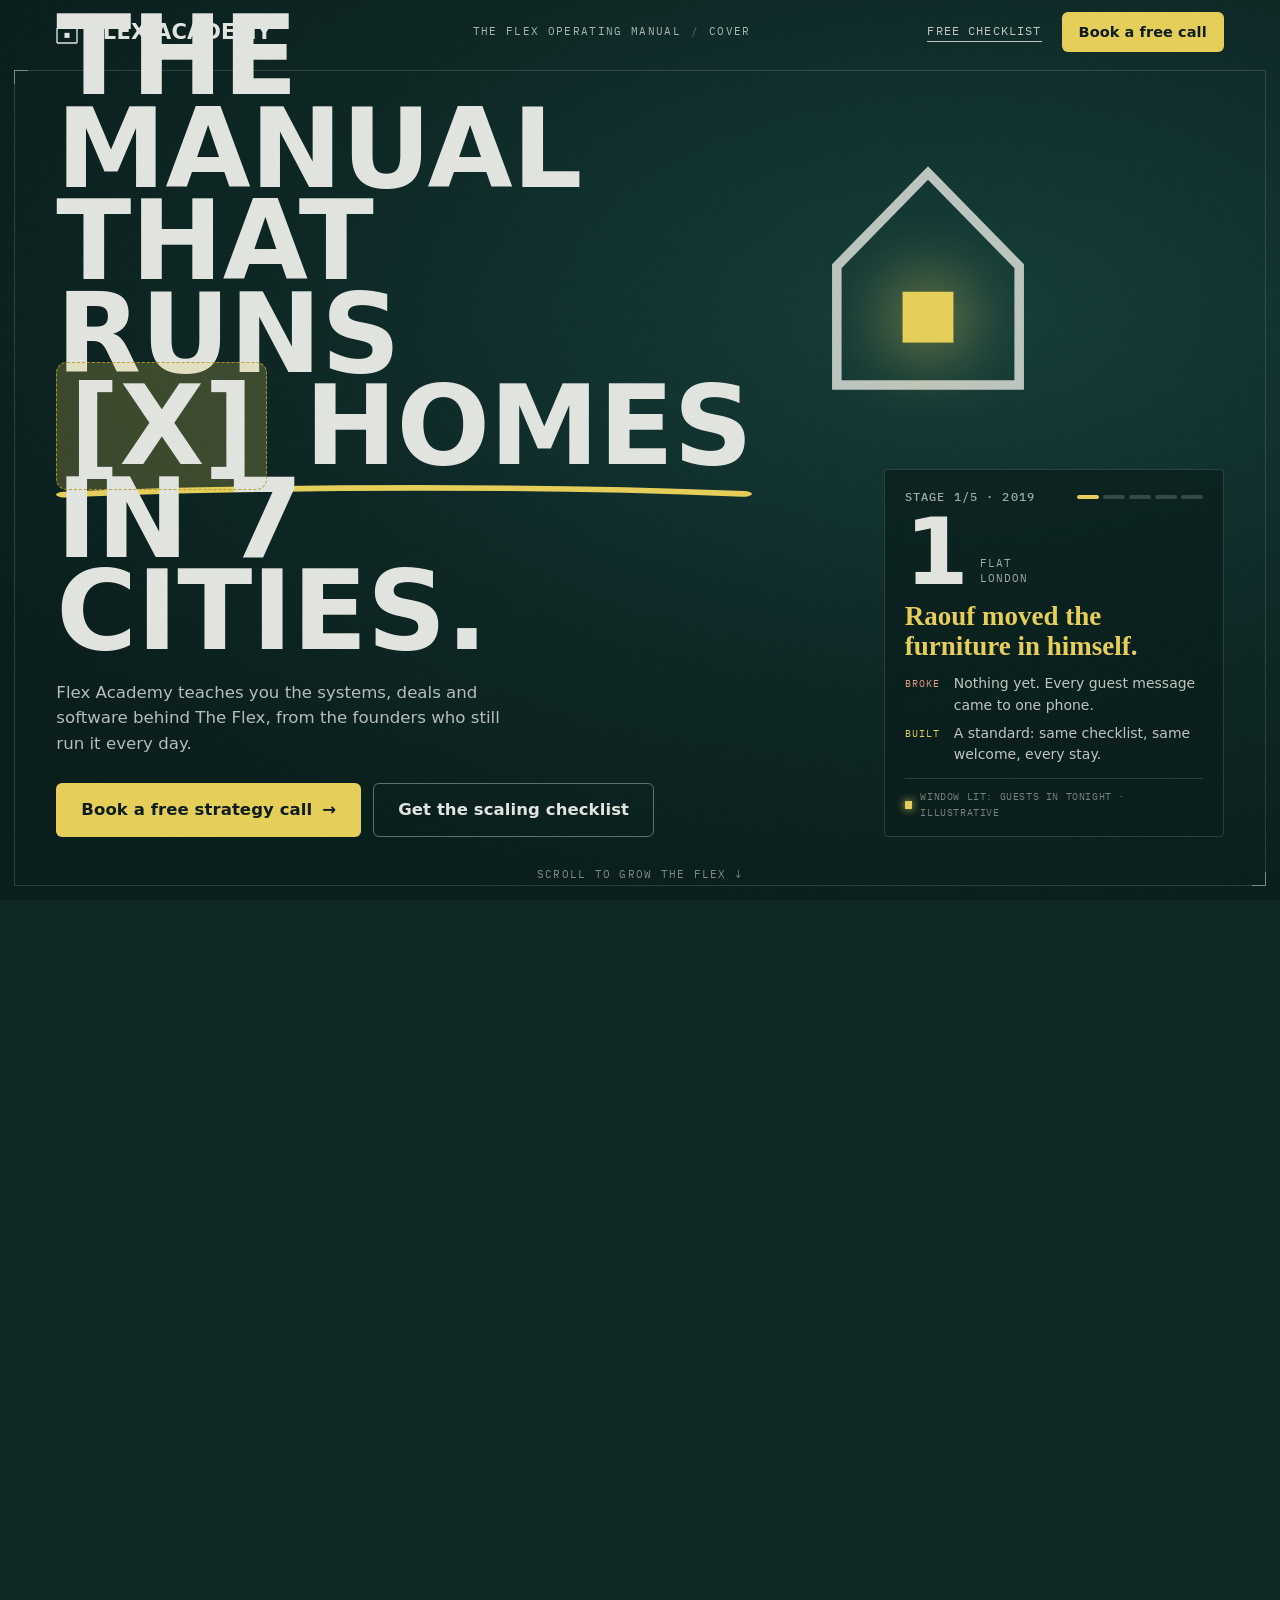
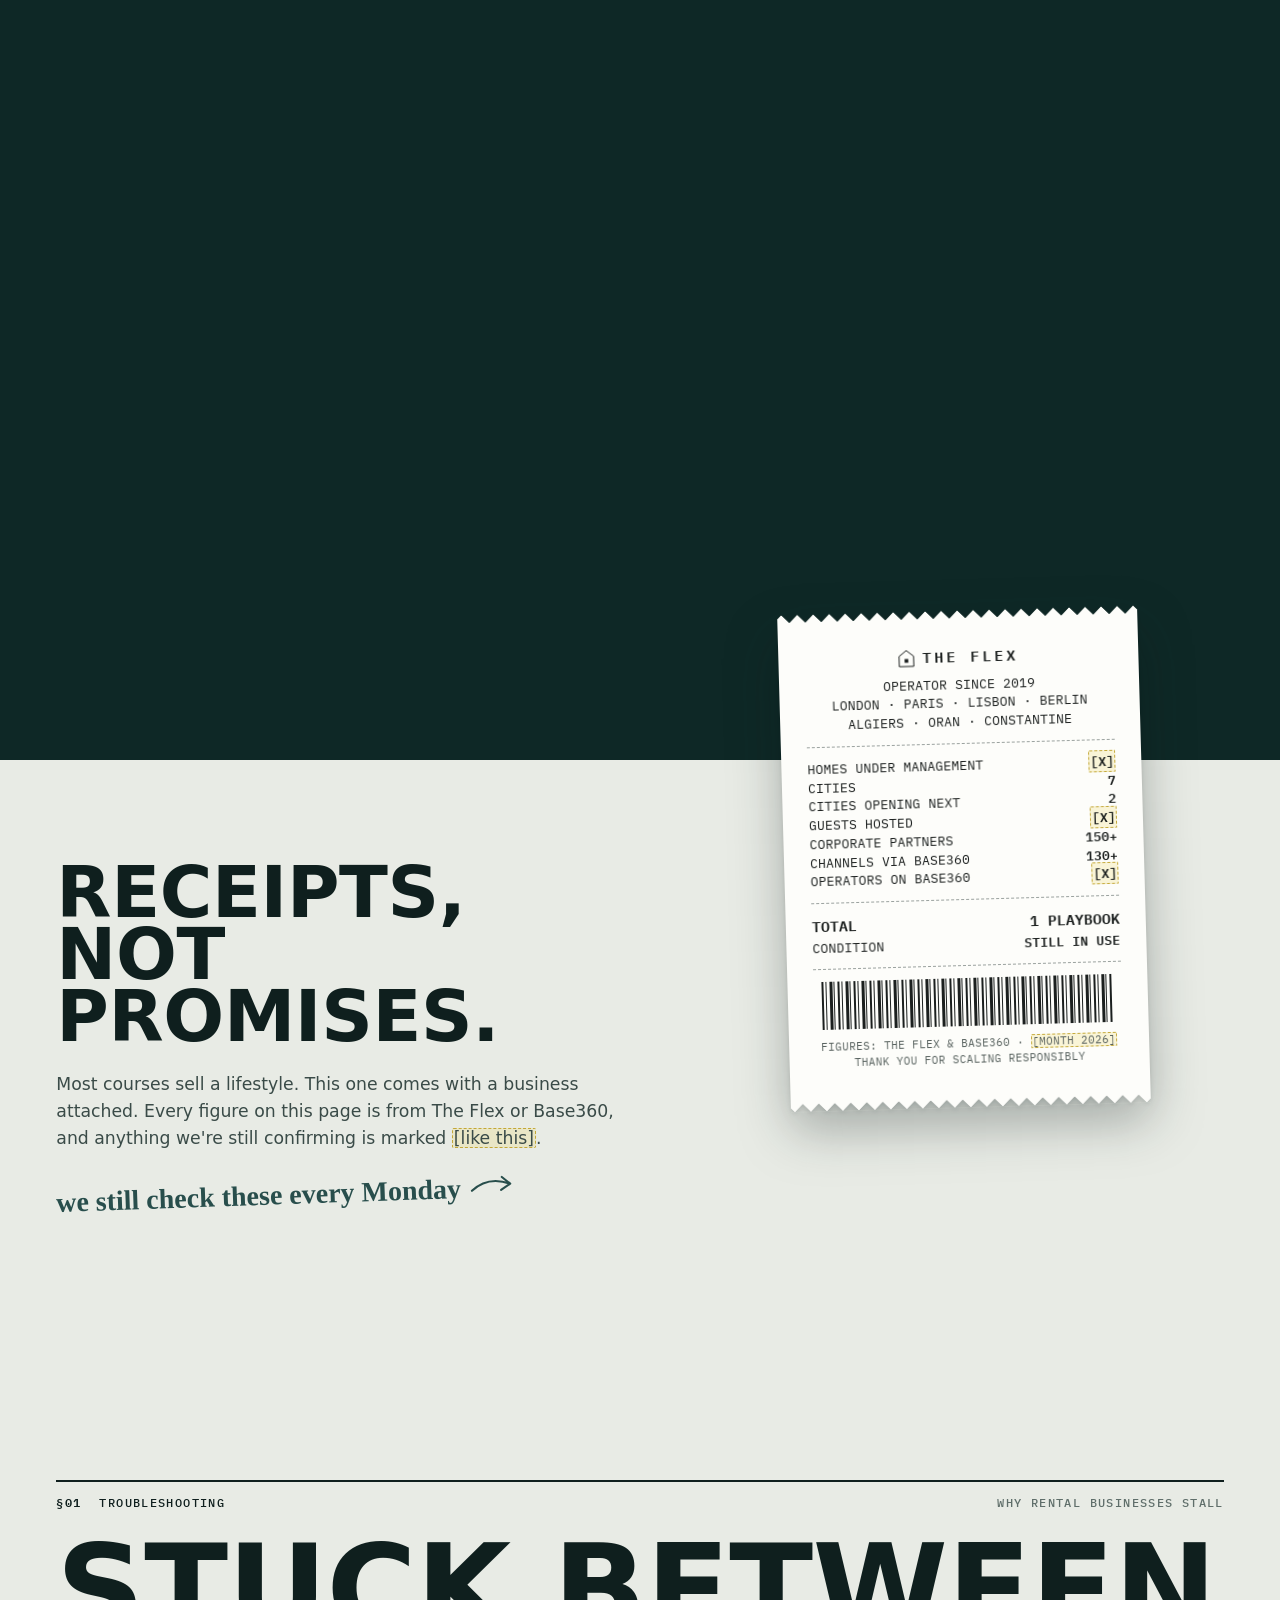
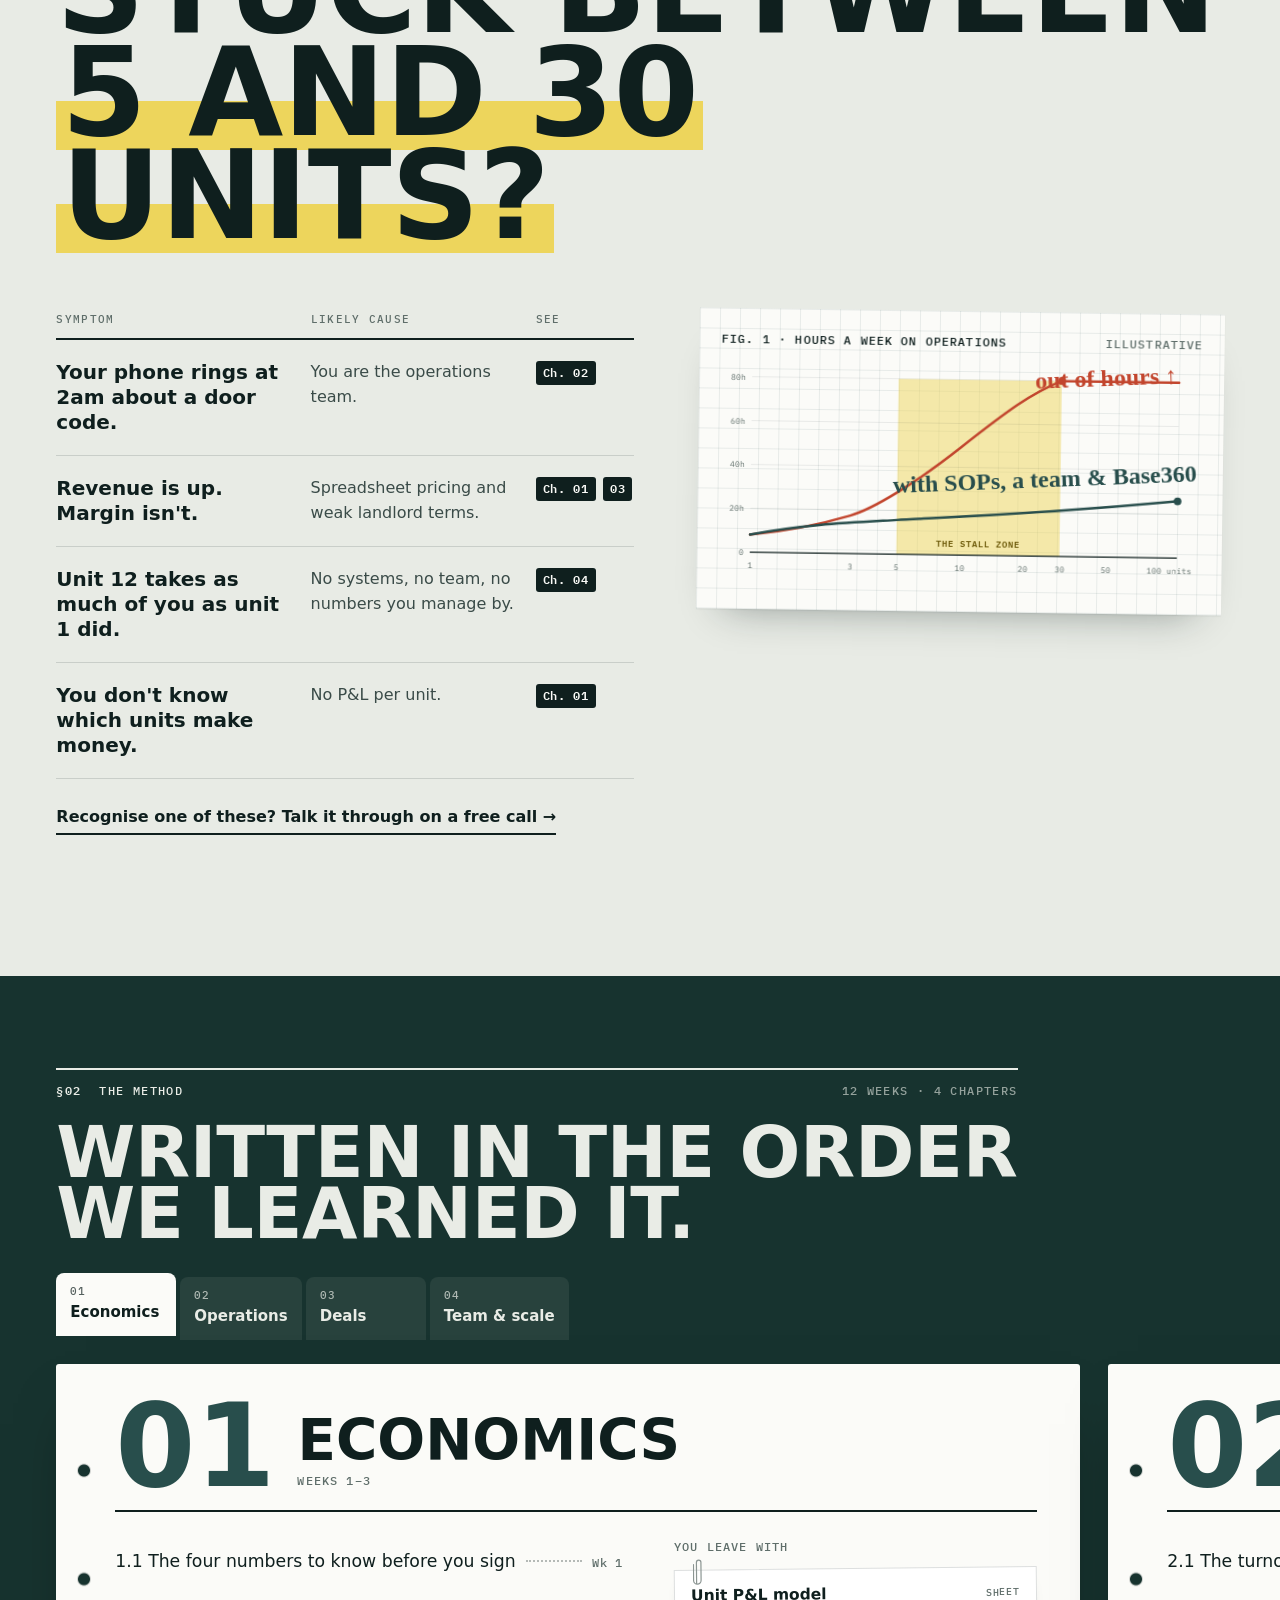
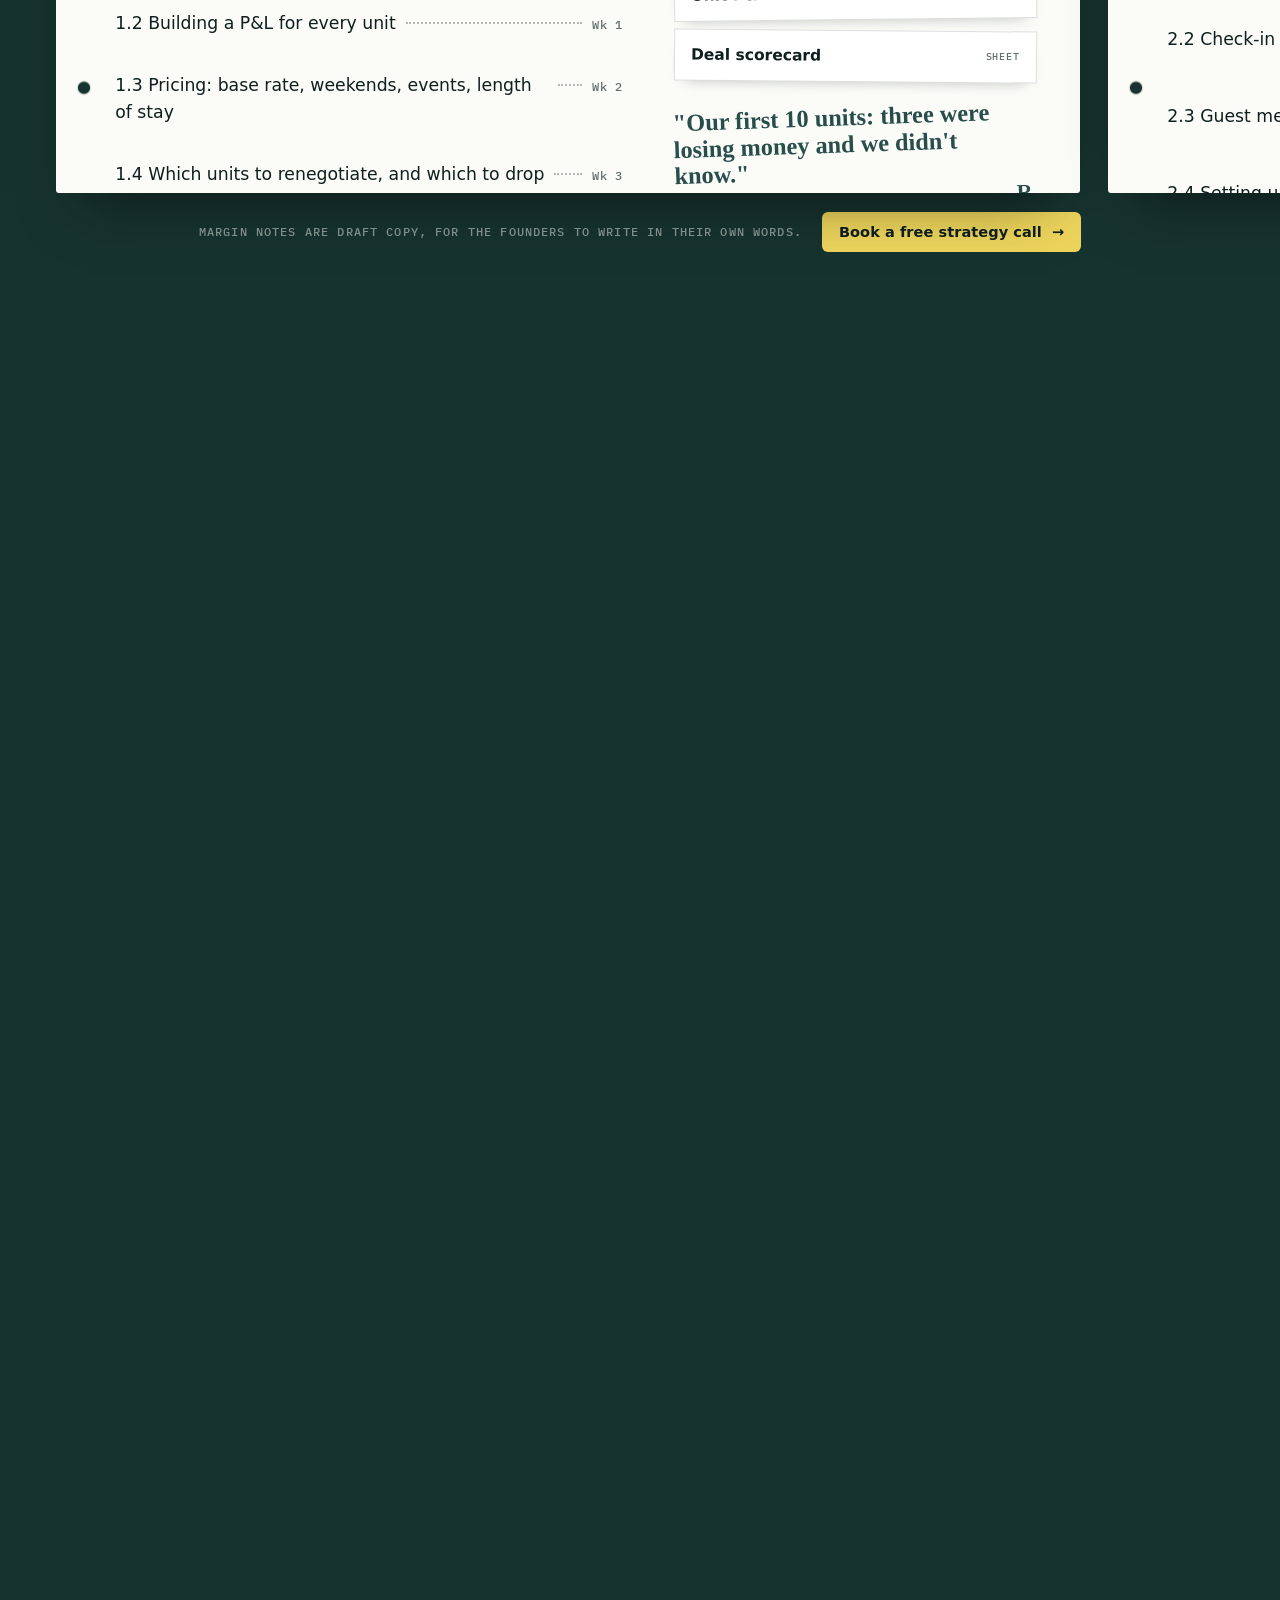
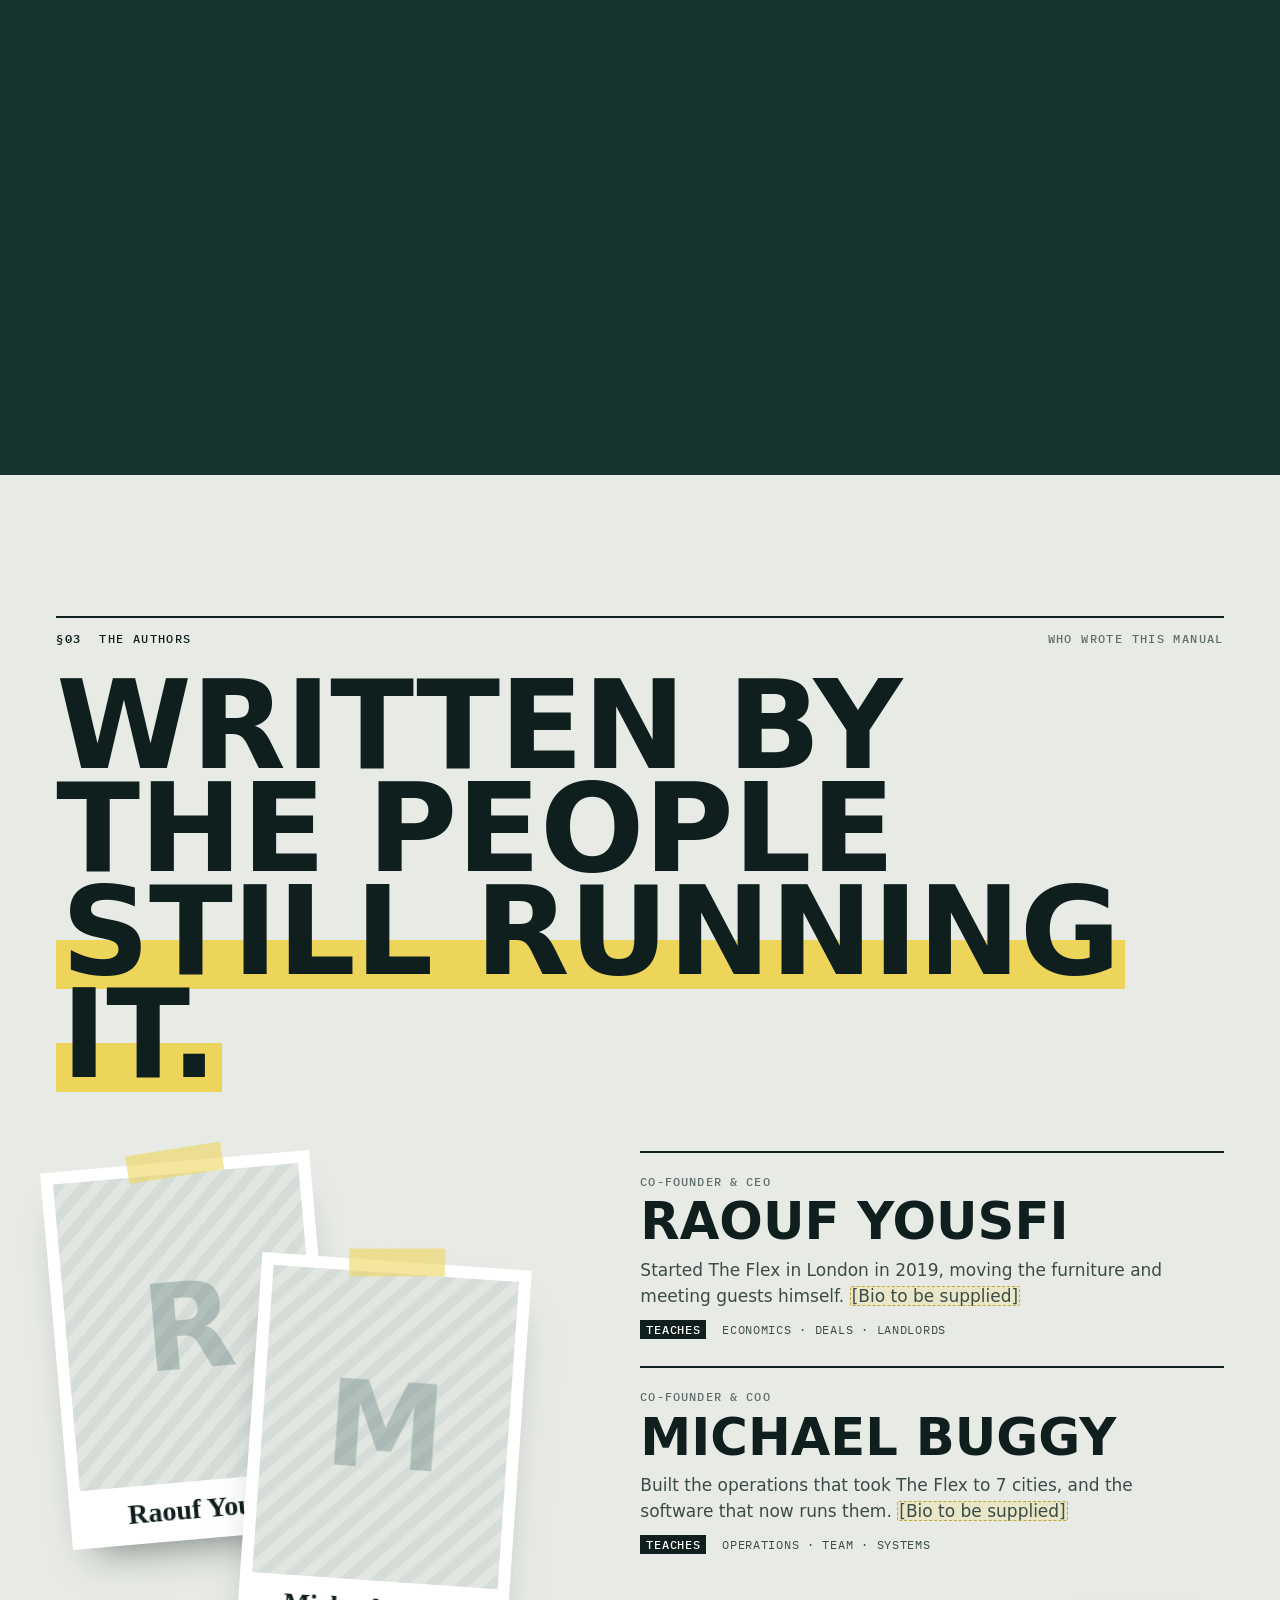
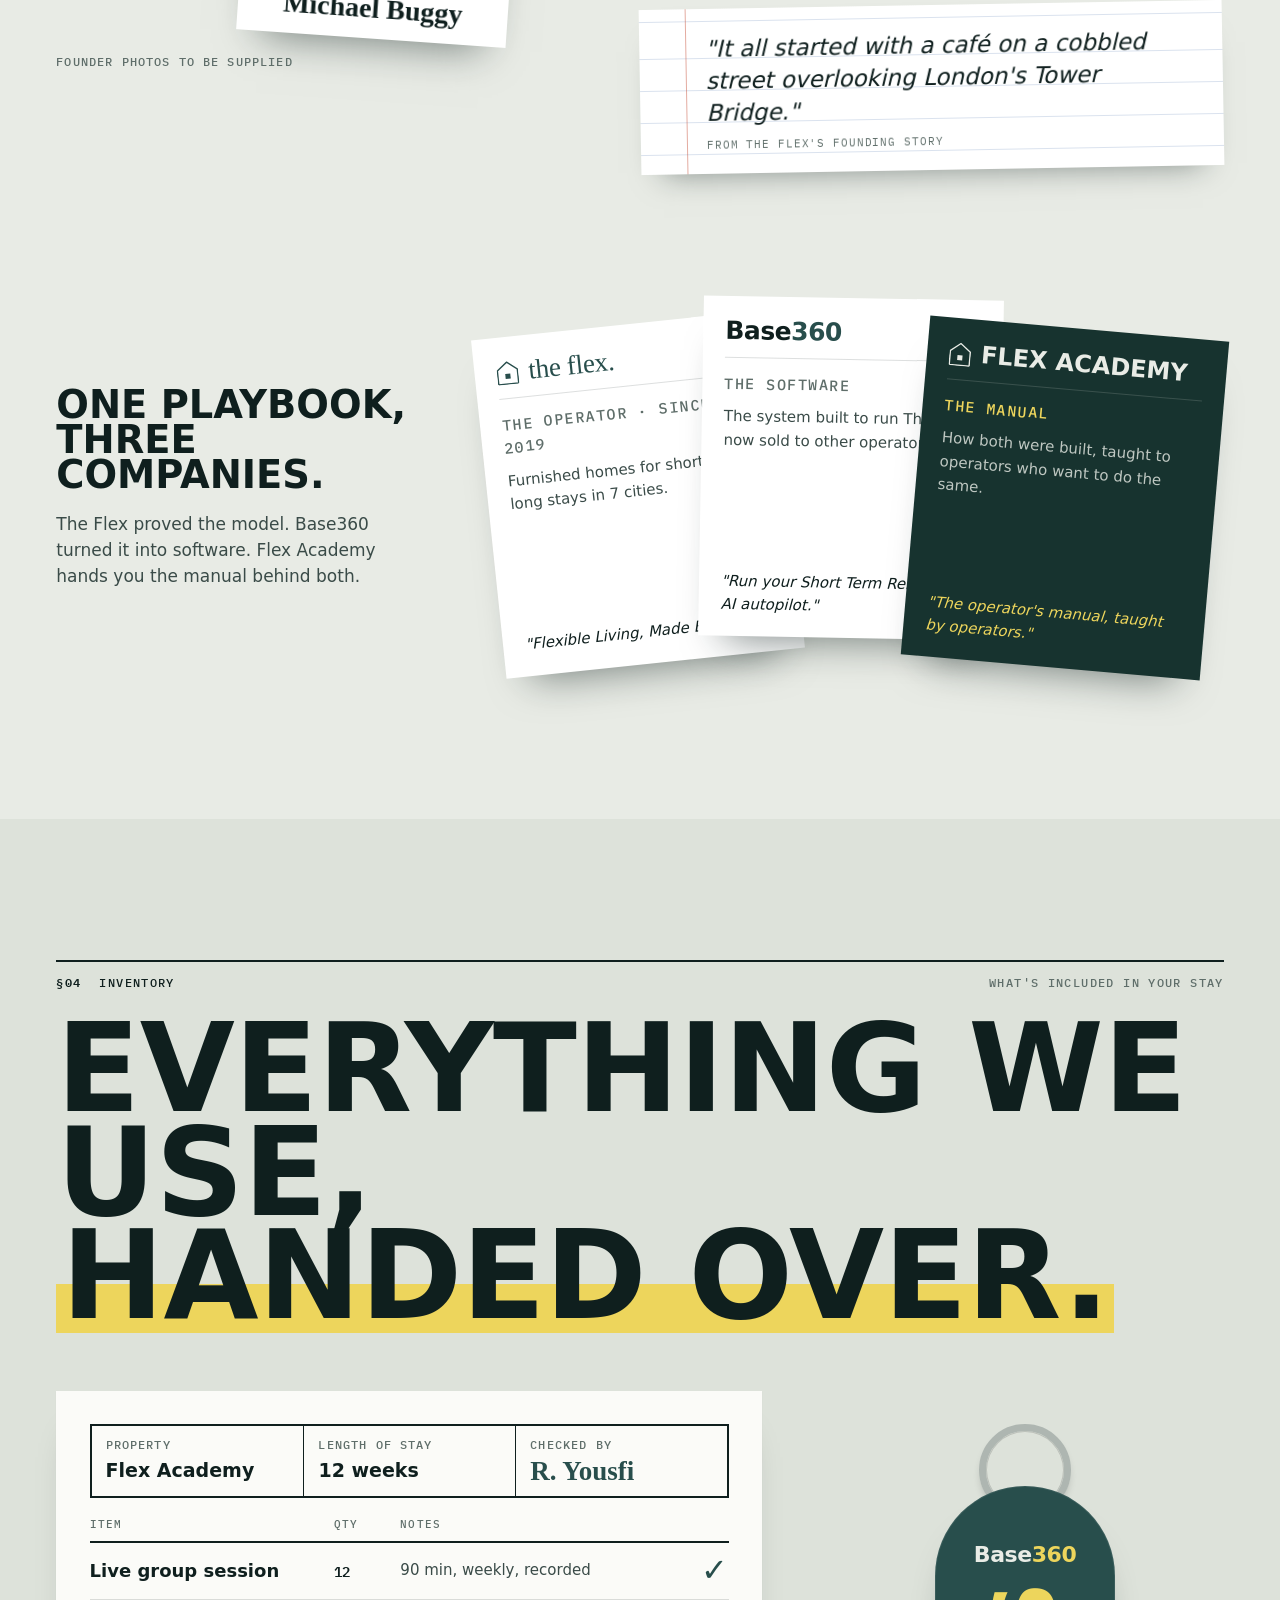
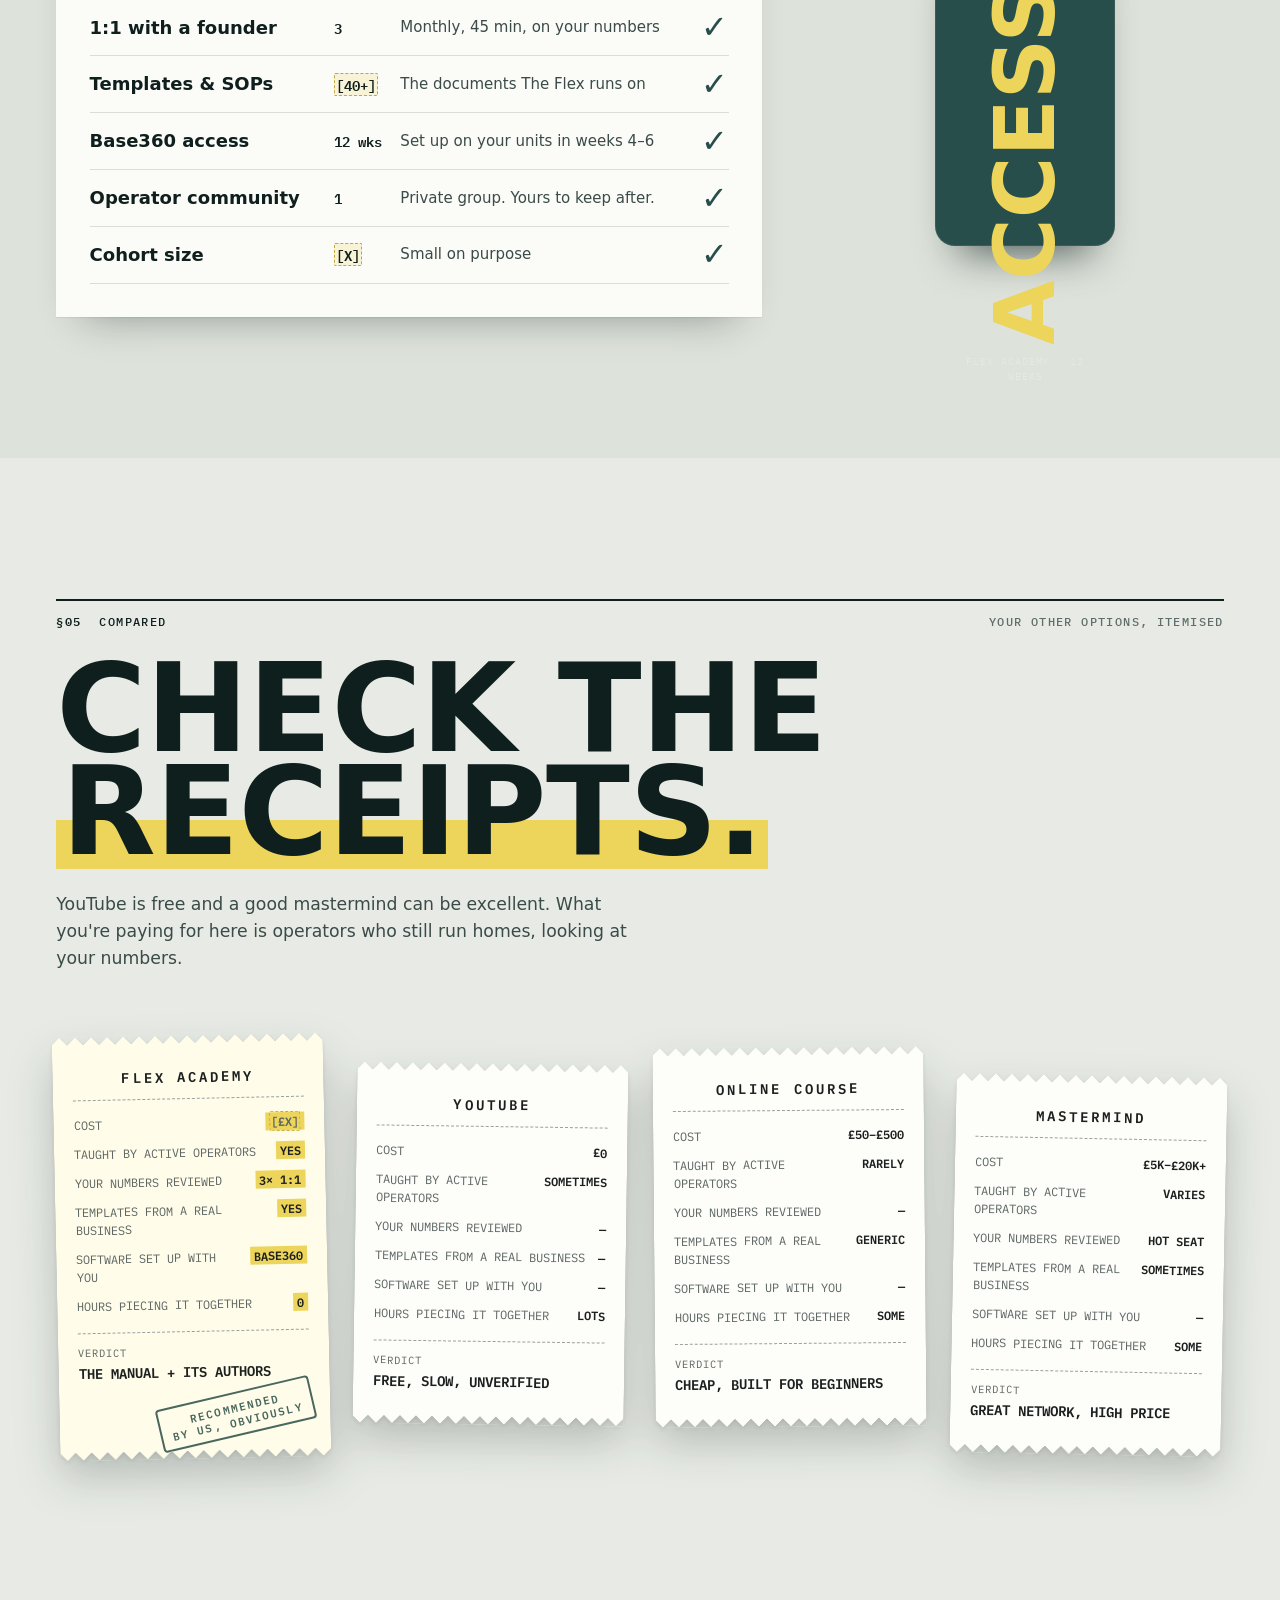
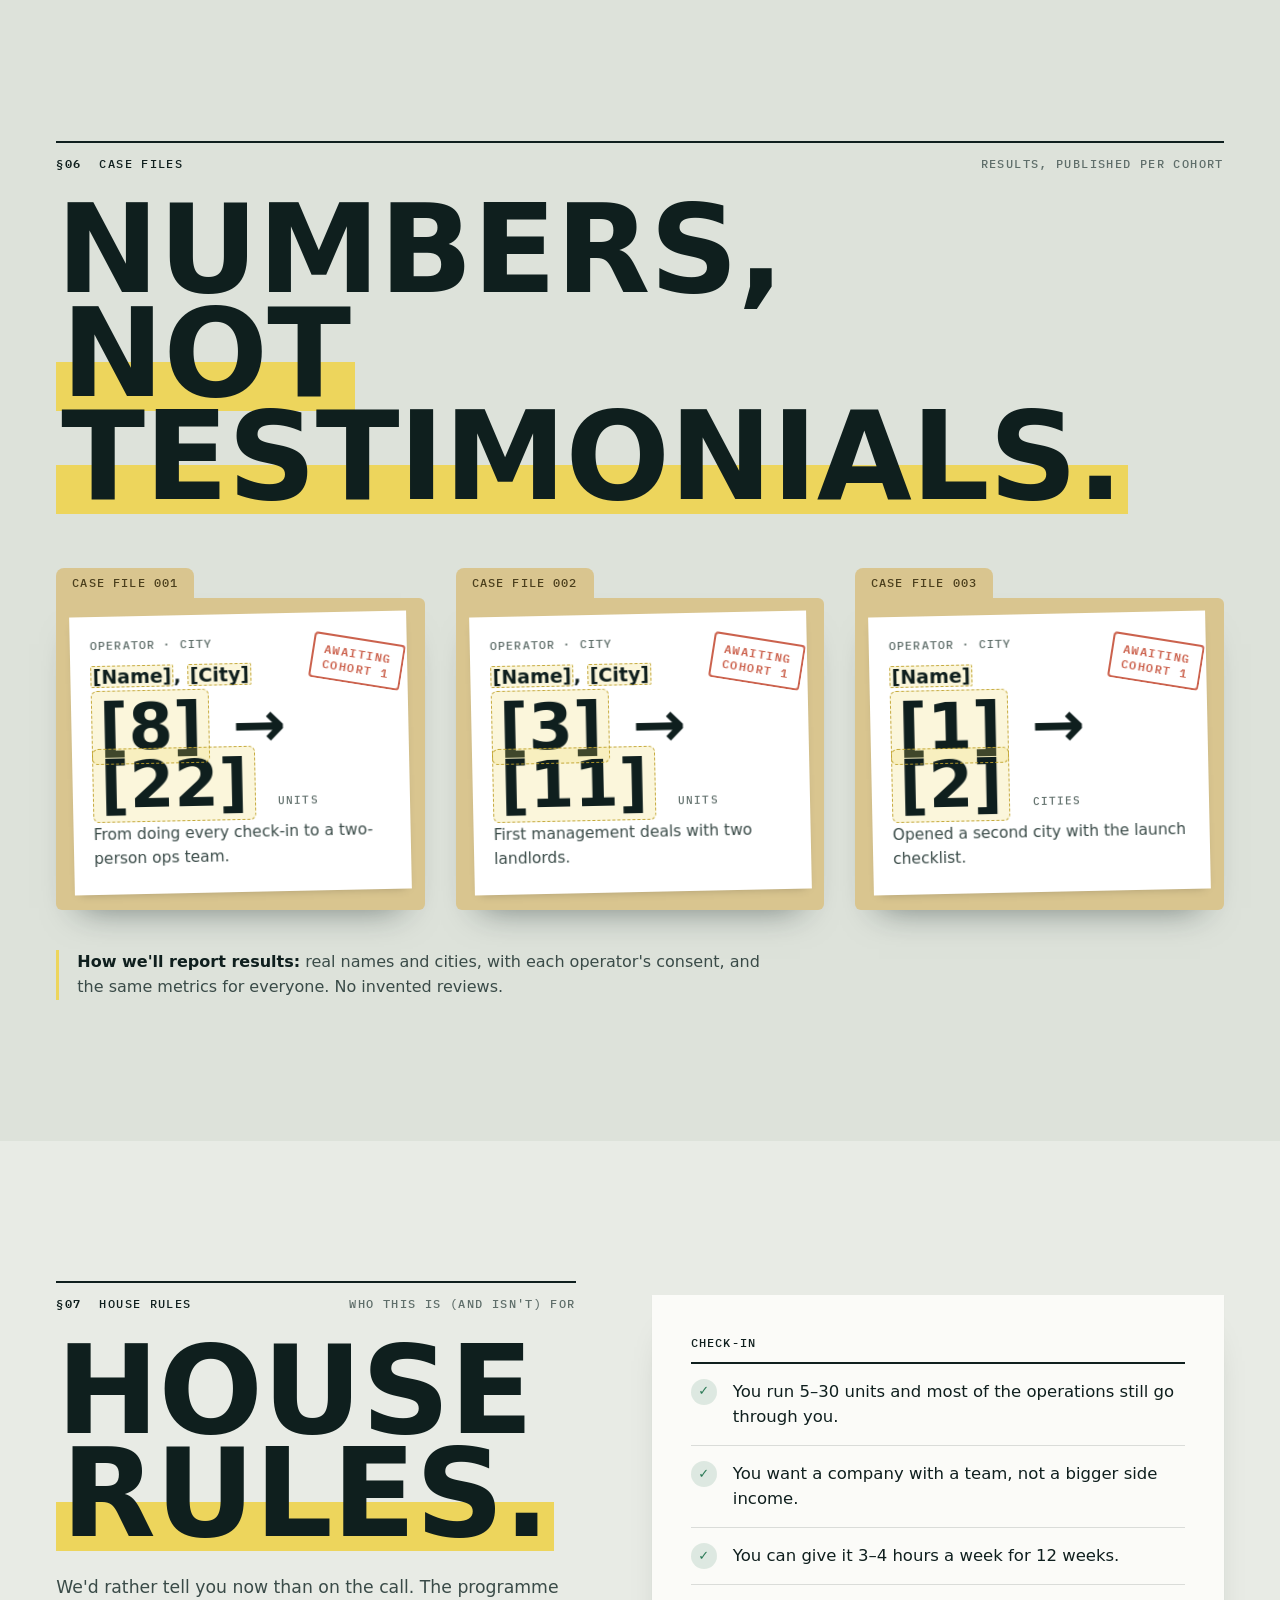
==== commit fe6b7d5f: "Redesign Exploration 1 as "The Operating Manual" Replaces the template-like layout with one art dire" ====
--- a/sites/01-receipts/index.html
+++ b/sites/01-receipts/index.html
@@ -4,568 +4,542 @@
 <meta charset="utf-8">
 <meta name="viewport" content="width=device-width, initial-scale=1, viewport-fit=cover">
 <title>Flex Academy</title>
-<meta name="description" content="A 12-week programme for short-term rental operators with 5–30 units, taught by the founders of The Flex and Base360. Book a free strategy call.">
-<meta name="theme-color" content="#15302E">
-<link rel="preconnect" href="https://fonts.googleapis.com">
-<link rel="preconnect" href="https://fonts.gstatic.com" crossorigin>
-<link rel="stylesheet" href="https://fonts.googleapis.com/css2?family=Newsreader:ital,opsz,wght@0,6..72,300..600;1,6..72,300..500&family=Hanken+Grotesk:wght@400;500;600;700&family=IBM+Plex+Mono:wght@400;500&display=swap">
+<meta name="description" content="The operating manual behind The Flex, taught by its founders. A 12-week programme for short-term rental operators with 5–30 units.">
+<meta name="theme-color" content="#12302D">
+<link rel="preload" href="fonts/archivo-var.woff2" as="font" type="font/woff2" crossorigin>
 <link rel="stylesheet" href="styles.css">
 </head>
 <body>
 
 <svg width="0" height="0" style="position:absolute" aria-hidden="true">
-  <symbol id="mark" viewBox="0 0 26 28"><path d="M1 27V10.5L13 1l12 9.5V27M1 27h24" fill="none" stroke="currentColor" stroke-width="1.4"/><text x="13" y="23" text-anchor="middle" font-family="Newsreader, Georgia, serif" font-size="15" fill="currentColor">a</text></symbol>
-  <symbol id="mark-flex" viewBox="0 0 26 28"><path d="M1 27V10.5L13 1l12 9.5V27M1 27h24" fill="none" stroke="currentColor" stroke-width="1.4"/><text x="13" y="23" text-anchor="middle" font-family="Newsreader, Georgia, serif" font-size="16" fill="currentColor">f</text></symbol>
+  <symbol id="mark" viewBox="0 0 26 28"><path d="M1.2 27V10.4L13 1.2l11.8 9.2V27M1.2 27h23.6" fill="none" stroke="currentColor" stroke-width="1.6"/><rect x="10" y="15" width="6" height="6" fill="currentColor"/></symbol>
   <symbol id="i-check" viewBox="0 0 24 24"><path d="M5 12.5l4.5 4.5L19 7.5" fill="none" stroke="currentColor" stroke-width="2" stroke-linecap="round" stroke-linejoin="round"/></symbol>
   <symbol id="i-close" viewBox="0 0 16 16"><path d="M3 3l10 10M13 3L3 13" stroke="currentColor" stroke-width="1.6" stroke-linecap="round"/></symbol>
-  <symbol id="i-pause" viewBox="0 0 12 12"><path d="M3 2v8M9 2v8" stroke="currentColor" stroke-width="1.8" stroke-linecap="round"/></symbol>
-  <symbol id="i-play" viewBox="0 0 12 12"><path d="M3 1.8v8.4L10 6z" fill="currentColor"/></symbol>
-  <symbol id="i-shield" viewBox="0 0 24 24"><path d="M12 3l7 3v5c0 4.5-3 8.2-7 10-4-1.8-7-5.5-7-10V6l7-3z" fill="none" stroke="currentColor" stroke-width="1.6" stroke-linejoin="round"/><path d="M8.5 12l2.5 2.5 4.5-5" fill="none" stroke="currentColor" stroke-width="1.6" stroke-linecap="round" stroke-linejoin="round"/></symbol>
+  <symbol id="i-arrow" viewBox="0 0 40 24"><path d="M2 14c9-8 20-10 33-5M28 3l7 6-8 5" fill="none" stroke="currentColor" stroke-width="1.8" stroke-linecap="round" stroke-linejoin="round"/></symbol>
+  <symbol id="i-clip" viewBox="0 0 16 40"><path d="M5 38V9a3 3 0 016 0v24a5 5 0 01-10 0V12" fill="none" stroke="currentColor" stroke-width="1.6" stroke-linecap="round"/></symbol>
 </svg>
 
 <a class="skip" href="#main">Skip to content</a>
 
+<!-- ================= NAV (running header) ================= -->
 <header class="nav" id="nav">
-  <div class="wrap nav-in">
+  <div class="nav-in">
     <a class="logo" href="#top" aria-label="Flex Academy home">
       <svg><use href="#mark"/></svg>
-      <span><span class="logo-word">flex academy.</span><span class="logo-sub">by The Flex &amp; Base360</span></span>
+      <span class="logo-word">Flex Academy</span>
     </a>
-    <nav class="nav-links" aria-label="Sections">
-      <a href="#method">The method</a>
-      <a href="#founders">Founders</a>
-      <a href="#programme">Programme</a>
-      <a href="#faq">FAQ</a>
-    </nav>
+    <p class="runhead" aria-hidden="true"><span>The Flex Operating Manual</span><span class="runhead-sep">/</span><span id="runhead-ch">Cover</span></p>
     <div class="nav-cta">
-      <a class="textlink" href="#checklist" data-checklist>Get the checklist</a>
-      <button class="btn btn-brass btn-sm" type="button" data-book>Book a free call</button>
-    </div>
-  </div>
+      <a class="nav-link" href="#checklist" data-checklist>Free checklist</a>
+      <button class="btn btn-hl btn-sm" type="button" data-book>Book a free call</button>
+    </div>
+  </div>
+  <div class="readbar" aria-hidden="true"><i id="readbar"></i></div>
 </header>
 
 <main id="main">
 
-<!-- ============ 1. HERO ============ -->
-<section class="hero" id="top" aria-labelledby="hero-title">
+<!-- ================= COVER (pinned, scroll-driven) ================= -->
+<section class="cover" id="top" aria-labelledby="cover-title" data-ch="Cover">
+  <div class="cover-pin">
+    <canvas class="houses" id="houses" aria-hidden="true"></canvas>
+    <div class="cover-frame" aria-hidden="true"></div>
+
+    <div class="cover-copy">
+      <p class="cover-kicker"><span>12-week programme</span><span>For operators with 5–30 units</span></p>
+      <h1 class="cover-title" id="cover-title">
+        <span class="line">The manual</span>
+        <span class="line">that runs</span>
+        <span class="line"><span class="swash"><span class="ph">[X]</span>&nbsp;homes</span></span>
+        <span class="line">in 7 cities.</span>
+      </h1>
+      <p class="cover-sub">Flex Academy teaches you the systems, deals and software behind The Flex, from the founders who still run it every day.</p>
+      <div class="cover-ctas">
+        <button class="btn btn-hl" type="button" data-book>Book a free strategy call <span class="arr" aria-hidden="true">→</span></button>
+        <a class="btn btn-ghost" href="#checklist" data-checklist>Get the scaling checklist</a>
+      </div>
+    </div>
+
+    <aside class="stage" id="stage" aria-live="polite" aria-label="How The Flex grew">
+      <div class="stage-top">
+        <span class="mono" id="st-label">Stage 1/5 · 2019</span>
+        <span class="stage-dots" role="tablist" aria-label="Growth stages">
+          <button role="tab" data-s="0" aria-selected="true" aria-label="Stage 1: 1 flat"></button>
+          <button role="tab" data-s="1" aria-selected="false" aria-label="Stage 2: 10 units"></button>
+          <button role="tab" data-s="2" aria-selected="false" aria-label="Stage 3: 30 units"></button>
+          <button role="tab" data-s="3" aria-selected="false" aria-label="Stage 4: 100+ units"></button>
+          <button role="tab" data-s="4" aria-selected="false" aria-label="Stage 5: all homes today"></button>
+        </span>
+      </div>
+      <div class="stage-count"><b id="st-count">1</b><span id="st-unit">flat<br>London</span></div>
+      <p class="hand stage-note" id="st-note">Raouf moved the furniture in himself.</p>
+      <dl class="stage-dl">
+        <dt>Broke</dt><dd id="st-broke">Nothing yet. Every guest message came to one phone.</dd>
+        <dt>Built</dt><dd id="st-built">A standard: same checklist, same welcome, every stay.</dd>
+      </dl>
+      <p class="stage-legend"><i></i>Window lit: guests in tonight · illustrative</p>
+    </aside>
+
+    <p class="scrollhint" id="scrollhint" aria-hidden="true">Scroll to grow The Flex <span>↓</span></p>
+  </div>
+</section>
+
+<!-- ================= RECEIPT (proof) ================= -->
+<section class="receipt-sec" id="receipt" aria-labelledby="receipt-title" data-ch="The receipt">
+  <div class="wrap receipt-grid">
+    <div class="receipt-copy">
+      <h2 class="h2" id="receipt-title">Receipts,<br>not promises.</h2>
+      <p class="lede">Most courses sell a lifestyle. This one comes with a business attached. Every figure on this page is from The Flex or Base360, and anything we're still confirming is marked <span class="ph">[like this]</span>.</p>
+      <p class="hand note-l">we still check these every Monday <svg class="hand-arrow"><use href="#i-arrow"/></svg></p>
+    </div>
+    <div class="receipt-wrap" id="receipt-paper">
+      <div class="receipt">
+        <p class="r-center r-logo"><svg><use href="#mark"/></svg>THE FLEX</p>
+        <p class="r-center">OPERATOR SINCE 2019<br>LONDON · PARIS · LISBON · BERLIN<br>ALGIERS · ORAN · CONSTANTINE</p>
+        <p class="r-rule"></p>
+        <p class="r-row"><span>Homes under management</span><b><span class="ph">[X]</span></b></p>
+        <p class="r-row"><span>Cities</span><b>7</b></p>
+        <p class="r-row"><span>Cities opening next</span><b>2</b></p>
+        <p class="r-row"><span>Guests hosted</span><b><span class="ph">[X]</span></b></p>
+        <p class="r-row"><span>Corporate partners</span><b>150+</b></p>
+        <p class="r-row"><span>Channels via Base360</span><b>130+</b></p>
+        <p class="r-row"><span>Operators on Base360</span><b><span class="ph">[X]</span></b></p>
+        <p class="r-rule"></p>
+        <p class="r-row r-total"><span>TOTAL</span><b>1 PLAYBOOK</b></p>
+        <p class="r-row"><span>Condition</span><b>STILL IN USE</b></p>
+        <p class="r-rule"></p>
+        <div class="r-barcode" aria-hidden="true"></div>
+        <p class="r-center r-small">FIGURES: THE FLEX &amp; BASE360 · <span class="ph">[MONTH 2026]</span><br>THANK YOU FOR SCALING RESPONSIBLY</p>
+      </div>
+    </div>
+  </div>
+</section>
+
+<!-- ================= §01 TROUBLESHOOTING (problem) ================= -->
+<section class="sec" id="problem" aria-labelledby="problem-title" data-ch="§01 Troubleshooting">
   <div class="wrap">
-    <div class="hero-grid">
+    <header class="ch-head">
+      <p class="ch-line"><span>§01</span><span>Troubleshooting</span><span>Why rental businesses stall</span></p>
+      <h2 class="h2 xl" id="problem-title">Stuck between<br><span class="hl">5 and 30 units?</span></h2>
+    </header>
+
+    <div class="trouble-grid">
+      <div class="trouble">
+        <table class="tt">
+          <caption class="sr-only">Common symptoms, causes, and the chapter that fixes each</caption>
+          <thead><tr><th scope="col">Symptom</th><th scope="col">Likely cause</th><th scope="col">See</th></tr></thead>
+          <tbody>
+            <tr><th scope="row">Your phone rings at 2am about a door code.</th><td>You are the operations team.</td><td><a href="#method" data-goto-ch="1">Ch. 02</a></td></tr>
+            <tr><th scope="row">Revenue is up. Margin isn't.</th><td>Spreadsheet pricing and weak landlord terms.</td><td><a href="#method" data-goto-ch="0">Ch. 01</a> <a href="#method" data-goto-ch="2">03</a></td></tr>
+            <tr><th scope="row">Unit 12 takes as much of you as unit 1 did.</th><td>No systems, no team, no numbers you manage by.</td><td><a href="#method" data-goto-ch="3">Ch. 04</a></td></tr>
+            <tr><th scope="row">You don't know which units make money.</th><td>No P&amp;L per unit.</td><td><a href="#method" data-goto-ch="0">Ch. 01</a></td></tr>
+          </tbody>
+        </table>
+        <button class="textbtn" type="button" data-book>Recognise one of these? Talk it through on a free call <span aria-hidden="true">→</span></button>
+      </div>
+
+      <figure class="graph" id="graph">
+        <figcaption><span class="mono">Fig. 1 · Hours a week on operations</span><span class="mono dim">Illustrative</span></figcaption>
+        <svg class="graph-svg" viewBox="0 0 620 300" role="img" aria-labelledby="g-t g-d">
+          <title id="g-t">Hours on operations as units grow</title>
+          <desc id="g-d">Run by hand, weekly hours climb steeply between 5 and 30 units until there are none left. With systems, they stay nearly flat.</desc>
+          <rect x="228.7" y="24" width="210.1" height="226" class="g-zone"/>
+          <g class="g-grid"><line x1="40" y1="193.5" x2="590" y2="193.5"/><line x1="40" y1="137" x2="590" y2="137"/><line x1="40" y1="80.5" x2="590" y2="80.5"/><line x1="40" y1="24" x2="590" y2="24"/></g>
+          <line x1="40" y1="250" x2="590" y2="250" class="g-axis"/>
+          <g class="g-tick" text-anchor="end"><text x="32" y="254">0</text><text x="32" y="197.5">20h</text><text x="32" y="141">40h</text><text x="32" y="84.5">60h</text><text x="32" y="28">80h</text></g>
+          <g class="g-tick" text-anchor="middle"><text x="40" y="270">1</text><text x="168.8" y="270">3</text><text x="228.7" y="270">5</text><text x="310" y="270">10</text><text x="391.3" y="270">20</text><text x="438.8" y="270">30</text><text x="498.7" y="270">50</text><text x="580" y="270">100 units</text></g>
+          <path class="g-line g-hand" pathLength="1" d="M40 227.4 C 90 222, 140 210, 168.8 201.1 S 250 160, 310 111.4 S 400 40, 438.8 24 L 590 24"/>
+          <path class="g-line g-sys" pathLength="1" d="M40 227.4 C 110 213, 170 210, 228.7 205.9 S 400 197, 590 176.9"/>
+          <circle cx="438.8" cy="24" r="5" class="g-dot-hand"/>
+          <circle cx="590" cy="176.9" r="5" class="g-dot-sys"/>
+          <text x="333.75" y="240" text-anchor="middle" class="g-zlabel">THE STALL ZONE</text>
+        </svg>
+        <p class="hand g-note g-note-1">out of hours ↑</p>
+        <p class="hand g-note g-note-2">with SOPs, a team &amp; Base360</p>
+      </figure>
+    </div>
+  </div>
+</section>
+
+<!-- ================= §02 THE METHOD (pinned horizontal chapters) ================= -->
+<section class="method" id="method" aria-labelledby="method-title" data-ch="§02 The method">
+  <div class="method-pin">
+    <div class="wrap method-head">
       <div>
-        <span class="eyebrow">A 12-week programme for STR operators</span>
-        <h1 id="hero-title">The playbook that grew The Flex from <em>one flat</em> to <span class="ph">[X]</span> homes in 7&nbsp;cities.</h1>
-        <p class="hero-sub">For operators with 5–30 units who are stuck doing everything themselves. Learn the systems, deals and software the founders still use every day, taught by the founders.</p>
-        <div class="ctas">
-          <button class="btn btn-brass" type="button" data-book>Book a free strategy call <span class="arr" aria-hidden="true">→</span></button>
-          <a class="btn btn-line-lt" href="#checklist" data-checklist>Get the free scaling checklist</a>
-        </div>
-        <p class="cta-note">20–30 minutes with the team. Bring your numbers; we'll tell you honestly if it fits.</p>
-        <div class="hero-proof">
-          <div><b>2019</b><span>operating since</span></div>
-          <div><b>7</b><span>cities, 2 more coming</span></div>
-          <div><b>150+</b><span>corporate partners</span></div>
-        </div>
-      </div>
-
-      <aside class="ledger" id="ledger" aria-label="How The Flex grew, stage by stage">
-        <div class="ledger-top">
-          <span class="label" id="lg-stage">Stage 1 of 5</span>
-          <button class="ledger-play" id="lg-play" type="button" aria-label="Pause the story"><svg><use href="#i-pause"/></svg></button>
-        </div>
-        <div aria-live="polite">
-          <div class="count fade"><span id="lg-count">1</span><small id="lg-unit">flat</small></div>
-          <h3 class="fade" id="lg-title">Raouf moved the furniture in himself.</h3>
-          <dl class="fade">
-            <dt class="broke">What broke</dt><dd id="lg-broke">Nothing yet. Every guest message came to one phone.</dd>
-            <dt class="built">What we built</dt><dd id="lg-built">A standard for the home: same checklist, same welcome, every stay.</dd>
-          </dl>
-        </div>
-        <div class="cities" aria-label="Cities">
-          <span data-i="0">London</span><span data-i="2">Paris</span><span data-i="2">Lisbon</span><span data-i="3">Berlin</span><span data-i="3">Algiers</span><span data-i="3">Oran</span><span data-i="3">Constantine</span><span class="soon" data-i="4">Milan</span><span class="soon" data-i="4">Cairo</span>
-        </div>
-        <p class="ledger-note">Stage details to be confirmed with the founders.</p>
-      </aside>
-    </div>
-
-    <div class="track">
-      <div class="track-rail" role="tablist" aria-label="Growth stages">
-        <div class="track-fill" id="fill"></div>
-        <button class="stop" role="tab" data-s="0" aria-selected="true"><b>1 flat</b><span>Tower Bridge, 2019</span></button>
-        <button class="stop" role="tab" data-s="1" aria-selected="false"><b>10 units</b><span>The phone never stops</span></button>
-        <button class="stop" role="tab" data-s="2" aria-selected="false"><b>30 units</b><span>Margins get thin</span></button>
-        <button class="stop" role="tab" data-s="3" aria-selected="false"><b>100+ units</b><span>New cities, new rules</span></button>
-        <button class="stop" role="tab" data-s="4" aria-selected="false"><b><span class="ph">[X]</span> homes</b><span>So they built Base360</span></button>
-      </div>
-    </div>
-  </div>
-</section>
-
-<!-- ============ 2. PROOF ============ -->
-<section class="proof linen" aria-labelledby="proof-title">
+        <p class="ch-line on-dark"><span>§02</span><span>The method</span><span>12 weeks · 4 chapters</span></p>
+        <h2 class="h2" id="method-title">Written in the order<br>we learned it.</h2>
+      </div>
+      <div class="binder-tabs" role="tablist" aria-label="Chapters">
+        <button role="tab" aria-selected="true" data-ch-i="0"><b>01</b>Economics</button>
+        <button role="tab" aria-selected="false" data-ch-i="1"><b>02</b>Operations</button>
+        <button role="tab" aria-selected="false" data-ch-i="2"><b>03</b>Deals</button>
+        <button role="tab" aria-selected="false" data-ch-i="3"><b>04</b>Team &amp; scale</button>
+      </div>
+    </div>
+
+    <div class="method-view">
+      <div class="method-track" id="method-track">
+
+        <article class="page" data-page="0">
+          <header class="page-head"><b class="page-num">01</b><div><h3>Economics</h3><span class="mono">Weeks 1–3</span></div></header>
+          <div class="page-body">
+            <ol class="toc">
+              <li><span>1.1 The four numbers to know before you sign</span><i></i><em>Wk 1</em></li>
+              <li><span>1.2 Building a P&amp;L for every unit</span><i></i><em>Wk 1</em></li>
+              <li><span>1.3 Pricing: base rate, weekends, events, length of stay</span><i></i><em>Wk 2</em></li>
+              <li><span>1.4 Which units to renegotiate, and which to drop</span><i></i><em>Wk 3</em></li>
+            </ol>
+            <div class="page-side">
+              <p class="mono dim">You leave with</p>
+              <div class="docs"><span class="doc"><svg class="clip"><use href="#i-clip"/></svg>Unit P&amp;L model<small>Sheet</small></span><span class="doc">Deal scorecard<small>Sheet</small></span></div>
+              <p class="hand margin">"Our first 10 units: three were losing money and we didn't know." <span>R.</span></p>
+            </div>
+          </div>
+        </article>
+
+        <article class="page" data-page="1">
+          <header class="page-head"><b class="page-num">02</b><div><h3>Operations</h3><span class="mono">Weeks 4–6</span></div></header>
+          <div class="page-body">
+            <ol class="toc">
+              <li><span>2.1 The turnover checklist our cleaners use</span><i></i><em>Wk 4</em></li>
+              <li><span>2.2 Check-in without a phone call</span><i></i><em>Wk 4</em></li>
+              <li><span>2.3 Guest messages you should never write twice</span><i></i><em>Wk 5</em></li>
+              <li><span>2.4 Setting up Base360 on your units</span><i></i><em>Wk 6</em></li>
+            </ol>
+            <div class="page-side">
+              <p class="mono dim">You leave with</p>
+              <div class="docs"><span class="doc"><svg class="clip"><use href="#i-clip"/></svg>Cleaning &amp; check-in SOPs<small>Doc</small></span><span class="doc">Guest message playbook<small>Doc</small></span><span class="doc">Base360, live<small>Software</small></span></div>
+              <p class="hand margin">"Most of our 2am calls were door codes. Fix that first." <span>M.</span></p>
+            </div>
+          </div>
+        </article>
+
+        <article class="page" data-page="2">
+          <header class="page-head"><b class="page-num">03</b><div><h3>Deals</h3><span class="mono">Weeks 7–9</span></div></header>
+          <div class="page-body">
+            <ol class="toc">
+              <li><span>3.1 Rent-to-rent vs management agreements</span><i></i><em>Wk 7</em></li>
+              <li><span>3.2 Pitching landlords and agents</span><i></i><em>Wk 8</em></li>
+              <li><span>3.3 Terms that protect your margin</span><i></i><em>Wk 8</em></li>
+              <li><span>3.4 Corporate housing: how we built 150+ partners</span><i></i><em>Wk 9</em></li>
+            </ol>
+            <div class="page-side">
+              <p class="mono dim">You leave with</p>
+              <div class="docs"><span class="doc"><svg class="clip"><use href="#i-clip"/></svg>Landlord pitch deck<small>Slides</small></span><span class="doc">Contract templates<small>Doc</small></span></div>
+              <p class="hand margin">"Landlords care about empty months, not your Airbnb reviews." <span>R.</span></p>
+            </div>
+          </div>
+        </article>
+
+        <article class="page" data-page="3">
+          <header class="page-head"><b class="page-num">04</b><div><h3>Team &amp; scale</h3><span class="mono">Weeks 10–12</span></div></header>
+          <div class="page-body">
+            <ol class="toc">
+              <li><span>4.1 Your first ops hire: who, when, what they own</span><i></i><em>Wk 10</em></li>
+              <li><span>4.2 The weekly numbers meeting</span><i></i><em>Wk 11</em></li>
+              <li><span>4.3 The city launch checklist</span><i></i><em>Wk 12</em></li>
+              <li><span>4.4 Your 12-month plan, reviewed by a founder</span><i></i><em>Wk 12</em></li>
+            </ol>
+            <div class="page-side">
+              <p class="mono dim">You leave with</p>
+              <div class="docs"><span class="doc"><svg class="clip"><use href="#i-clip"/></svg>Ops manager scorecard<small>Doc</small></span><span class="doc">City launch checklist<small>Doc</small></span></div>
+              <p class="hand margin">"Hire before it hurts. We waited too long, twice." <span>M.</span></p>
+            </div>
+          </div>
+        </article>
+
+      </div>
+    </div>
+    <p class="wrap method-foot"><span class="mono">Margin notes are draft copy, for the founders to write in their own words.</span><button class="btn btn-hl btn-sm" type="button" data-book>Book a free strategy call <span class="arr" aria-hidden="true">→</span></button></p>
+  </div>
+</section>
+
+<!-- ================= §03 THE AUTHORS ================= -->
+<section class="sec" id="founders" aria-labelledby="founders-title" data-ch="§03 The authors">
   <div class="wrap">
-    <div class="proof-head">
-      <h2 class="eyebrow" id="proof-title">The operator behind the programme</h2>
-      <p>Figures from The Flex and Base360 · <span class="ph">[month 2026]</span></p>
-    </div>
-    <div class="proof-grid">
-      <div><b><span class="ph">[X]</span></b><span>homes under management</span></div>
-      <div><b>7</b><span>cities across Europe and North Africa</span></div>
-      <div><b><span class="ph">[X]</span></b><span>guests hosted since 2019</span></div>
-      <div><b>150+</b><span>corporate housing partners</span></div>
-      <div><b>130+</b><span>booking channels run through Base360</span></div>
-      <div><b><span class="ph">[X]</span></b><span>operators on Base360</span></div>
-    </div>
-  </div>
-</section>
-
-<!-- ============ 3. PROBLEM ============ -->
-<section class="section" id="problem" aria-labelledby="problem-title">
-  <div class="wrap problem-grid">
-    <div>
-      <span class="eyebrow">The problem</span>
-      <h2 class="h2" id="problem-title">Most rental businesses stall between <em>5 and 30 units.</em></h2>
-      <p class="lede">Demand isn't the limit. Your hours are. Every unit you add brings the same messages, cleans and pricing calls, and they all still land on you.</p>
-      <div class="stalls">
-        <div class="stall">
-          <span class="label">Stall 1</span>
-          <div><h3>You are the operations team.</h3><p>Every check-in, cleaner and 2am door-code message runs through your phone.</p></div>
-        </div>
-        <div class="stall">
-          <span class="label">Stall 2</span>
-          <div><h3>Revenue grows. Margin doesn't.</h3><p>Spreadsheet pricing, double bookings and weak landlord terms eat the upside.</p></div>
-        </div>
-        <div class="stall">
-          <span class="label">Stall 3</span>
-          <div><h3>Each new unit adds work, not profit.</h3><p>Without systems, unit 12 takes as much of you as unit 1 did.</p></div>
-        </div>
-      </div>
-      <p class="problem-cta"><button class="textlink" type="button" data-book style="background:none;border-width:0 0 1px;cursor:pointer">Tell us where you're stuck on a free call <span aria-hidden="true">→</span></button></p>
-    </div>
-
-    <figure class="chart-card" style="margin:0">
-      <figcaption><b>Where the hours go</b><span>Illustrative, based on typical operator workloads</span></figcaption>
-      <svg class="chart" viewBox="0 0 620 262" role="img" aria-labelledby="chart-t chart-d">
-        <title id="chart-t">Hours spent on operations as units grow</title>
-        <desc id="chart-d">Run manually, weekly hours climb steeply between 5 and 30 units until there are no hours left. With systems, hours stay nearly flat.</desc>
-        <rect x="228.7" y="20" width="210.1" height="200" fill="rgba(198,161,91,.14)"/>
-        <line x1="228.7" y1="20" x2="228.7" y2="220" stroke="rgba(198,161,91,.8)" stroke-dasharray="3 4"/>
-        <line x1="438.8" y1="20" x2="438.8" y2="220" stroke="rgba(198,161,91,.8)" stroke-dasharray="3 4"/>
-        <g stroke="rgba(14,31,30,.08)">
-          <line x1="40" y1="172.5" x2="580" y2="172.5"/><line x1="40" y1="125" x2="580" y2="125"/><line x1="40" y1="77.5" x2="580" y2="77.5"/><line x1="40" y1="30" x2="580" y2="30"/>
-        </g>
-        <line x1="40" y1="220" x2="580" y2="220" stroke="rgba(14,31,30,.35)"/>
-        <g text-anchor="end"><text x="32" y="224">0</text><text x="32" y="176.5">20h</text><text x="32" y="129">40h</text><text x="32" y="81.5">60h</text><text x="32" y="34">80h</text></g>
-        <g text-anchor="middle"><text x="40" y="240">1</text><text x="168.8" y="240">3</text><text x="228.7" y="240">5</text><text x="310" y="240">10</text><text x="391.3" y="240">20</text><text x="438.8" y="240">30</text><text x="498.7" y="240">50</text><text x="580" y="240">100</text></g>
-        <text x="580" y="258" text-anchor="end">units</text>
-        <text class="zone-label" x="333.75" y="208" text-anchor="middle">THE STALL ZONE</text>
-        <polyline points="40,201 104,190 168.8,172.5 228.7,144 270,118 310,89.4 350,62 391.3,41.9 438.8,30 580,30" fill="none" stroke="#B24A33" stroke-width="2.5" stroke-linejoin="round" stroke-linecap="round"/>
-        <polyline points="40,201 168.8,186.75 228.7,182 310,177.25 391.3,172.5 438.8,167.75 498.7,163 580,158.25" fill="none" stroke="#284E4C" stroke-width="2.5" stroke-dasharray="7 5" stroke-linejoin="round" stroke-linecap="round"/>
-        <circle cx="438.8" cy="30" r="4.5" fill="#B24A33"/>
-        <circle cx="580" cy="158.25" r="4.5" fill="#284E4C"/>
-        <text class="line-label" x="450" y="50" fill="#B24A33" style="fill:#B24A33">Run by hand: out of hours</text>
-        <text class="line-label" x="580" y="145" text-anchor="end" style="fill:#284E4C">With systems: ~25h at 100 units</text>
-      </svg>
-      <div class="legend"><span><i></i>Run by hand</span><span><i class="sys"></i>With SOPs, a team and Base360</span></div>
-    </figure>
-  </div>
-</section>
-
-<!-- ============ 4. METHOD ============ -->
-<section class="section dark method" id="method" aria-labelledby="method-title">
-  <div class="wrap">
-    <div class="sec-head">
-      <div>
-        <span class="eyebrow">The method</span>
-        <h2 class="h2" id="method-title">Twelve weeks, in the order <em>we learned it.</em></h2>
-      </div>
-      <p class="lede">Each part fixes one stall, and each ends with something you use the next Monday: a model, a document or a system that's already running.</p>
-    </div>
-
-    <div class="phases">
-      <article class="phase">
-        <div class="phase-top"><span class="phase-num">01</span><span class="label">Weeks 1–3</span></div>
-        <h3>Economics</h3>
-        <p>Know which units make money, which only look like they do, and what a good deal looks like before you sign.</p>
-        <span class="leave">You leave with</span>
-        <ul><li>Unit-level P&amp;L model</li><li>Deal scorecard</li></ul>
-      </article>
-      <article class="phase">
-        <div class="phase-top"><span class="phase-num">02</span><span class="label">Weeks 4–6</span></div>
-        <h3>Operations</h3>
-        <p>Get yourself out of the inbox. Cleaning, check-in and guest messaging that run without your phone.</p>
-        <span class="leave">You leave with</span>
-        <ul><li>Cleaning &amp; check-in SOPs</li><li>Guest message playbook</li><li>Base360 set up on your units</li></ul>
-      </article>
-      <article class="phase">
-        <div class="phase-top"><span class="phase-num">03</span><span class="label">Weeks 7–9</span></div>
-        <h3>Deals</h3>
-        <p>Grow without buying property: rent-to-rent, management agreements, and landlord terms that protect your margin.</p>
-        <span class="leave">You leave with</span>
-        <ul><li>Landlord pitch deck</li><li>Contract templates</li></ul>
-      </article>
-      <article class="phase">
-        <div class="phase-top"><span class="phase-num">04</span><span class="label">Weeks 10–12</span></div>
-        <h3>Team &amp; scale</h3>
-        <p>Hire the first people who run it for you, set the numbers you manage by, and plan your next city.</p>
-        <span class="leave">You leave with</span>
-        <ul><li>Ops manager hiring scorecard</li><li>City launch checklist</li></ul>
-      </article>
-    </div>
-
-    <div class="rhythm">
-      <ul>
-        <li><b>Every week</b>90-minute live session</li>
-        <li><b>Every month</b>1:1 with a founder</li>
-        <li><b>Always</b>Operator community</li>
-      </ul>
-      <button class="btn btn-brass" type="button" data-book>Book a free strategy call <span class="arr" aria-hidden="true">→</span></button>
-    </div>
-  </div>
-</section>
-
-<!-- ============ 5. FOUNDERS ============ -->
-<section class="section" id="founders" aria-labelledby="founders-title">
-  <div class="wrap">
-    <div class="sec-head">
-      <div>
-        <span class="eyebrow">Who teaches it</span>
-        <h2 class="h2" id="founders-title">Taught by the people who <em>still run it.</em></h2>
-      </div>
-      <p class="lede">No hired coaches or former operators. The founders of The Flex and Base360 teach every part, using the same numbers they review each week.</p>
-    </div>
-
-    <div class="founders">
-      <article class="founder">
-        <div class="photo"><i aria-hidden="true">R</i><span>Founder photo · to be supplied</span></div>
-        <div class="founder-body">
-          <span class="label">Co-founder &amp; CEO</span>
+    <header class="ch-head">
+      <p class="ch-line"><span>§03</span><span>The authors</span><span>Who wrote this manual</span></p>
+      <h2 class="h2 xl" id="founders-title">Written by the people<br><span class="hl">still running it.</span></h2>
+    </header>
+
+    <div class="authors">
+      <div class="polaroids">
+        <figure class="polaroid p1"><div class="pol-photo"><span>R</span></div><figcaption class="hand">Raouf Yousfi</figcaption><i class="tape" aria-hidden="true"></i></figure>
+        <figure class="polaroid p2"><div class="pol-photo"><span>M</span></div><figcaption class="hand">Michael Buggy</figcaption><i class="tape" aria-hidden="true"></i></figure>
+        <p class="mono dim pol-note">Founder photos to be supplied</p>
+      </div>
+
+      <div class="bios">
+        <div class="bio">
+          <p class="mono">Co-founder &amp; CEO</p>
           <h3>Raouf Yousfi</h3>
           <p>Started The Flex in London in 2019, moving the furniture and meeting guests himself. <span class="ph">[Bio to be supplied]</span></p>
-          <p class="teaches"><b>Teaches:</b> economics, deals and landlord partnerships.</p>
+          <p class="teaches"><b>Teaches</b> Economics · Deals · Landlords</p>
         </div>
+        <div class="bio">
+          <p class="mono">Co-founder &amp; COO</p>
+          <h3>Michael Buggy</h3>
+          <p>Built the operations that took The Flex to 7 cities, and the software that now runs them. <span class="ph">[Bio to be supplied]</span></p>
+          <p class="teaches"><b>Teaches</b> Operations · Team · Systems</p>
+        </div>
+        <blockquote class="index-card">
+          <p>"It all started with a café on a cobbled street overlooking London's Tower Bridge."</p>
+          <cite>From The Flex's founding story</cite>
+        </blockquote>
+      </div>
+    </div>
+
+    <div class="family">
+      <div class="family-copy">
+        <h3 class="h3">One playbook,<br>three companies.</h3>
+        <p>The Flex proved the model. Base360 turned it into software. Flex Academy hands you the manual behind both.</p>
+      </div>
+      <div class="letterheads">
+        <article class="lh lh-flex">
+          <header><svg><use href="#mark"/></svg><span class="lh-flex-word">the flex.</span></header>
+          <p class="mono">The operator · since 2019</p>
+          <p>Furnished homes for short and long stays in 7 cities.</p>
+          <p class="lh-tag">"Flexible Living, Made Easy."</p>
+        </article>
+        <article class="lh lh-base">
+          <header><span class="lh-base-word">Base<b>360</b></span></header>
+          <p class="mono">The software</p>
+          <p>The system built to run The Flex, now sold to other operators.</p>
+          <p class="lh-tag">"Run your Short Term Rentals on AI autopilot."</p>
+        </article>
+        <article class="lh lh-acad">
+          <header><svg><use href="#mark"/></svg><span class="lh-acad-word">Flex Academy</span></header>
+          <p class="mono">The manual</p>
+          <p>How both were built, taught to operators who want to do the same.</p>
+          <p class="lh-tag">"The operator's manual, taught by operators."</p>
+        </article>
+      </div>
+    </div>
+  </div>
+</section>
+
+<!-- ================= §04 INVENTORY ================= -->
+<section class="sec sec-tint" id="programme" aria-labelledby="inv-title" data-ch="§04 Inventory">
+  <div class="wrap">
+    <header class="ch-head">
+      <p class="ch-line"><span>§04</span><span>Inventory</span><span>What's included in your stay</span></p>
+      <h2 class="h2 xl" id="inv-title">Everything we use,<br><span class="hl">handed over.</span></h2>
+    </header>
+
+    <div class="inv-grid">
+      <div class="inventory">
+        <div class="inv-head">
+          <div><span class="mono dim">Property</span><b>Flex Academy</b></div>
+          <div><span class="mono dim">Length of stay</span><b>12 weeks</b></div>
+          <div><span class="mono dim">Checked by</span><b class="hand sig">R. Yousfi</b></div>
+        </div>
+        <table class="inv">
+          <caption class="sr-only">What the programme includes</caption>
+          <thead><tr><th scope="col">Item</th><th scope="col">Qty</th><th scope="col">Notes</th><th scope="col"><span class="sr-only">Included</span></th></tr></thead>
+          <tbody>
+            <tr><th scope="row">Live group session</th><td>12</td><td>90 min, weekly, recorded</td><td class="tick" aria-label="Included">✓</td></tr>
+            <tr><th scope="row">1:1 with a founder</th><td>3</td><td>Monthly, 45 min, on your numbers</td><td class="tick" aria-label="Included">✓</td></tr>
+            <tr><th scope="row">Templates &amp; SOPs</th><td><span class="ph">[40+]</span></td><td>The documents The Flex runs on</td><td class="tick" aria-label="Included">✓</td></tr>
+            <tr><th scope="row">Base360 access</th><td>12 wks</td><td>Set up on your units in weeks 4–6</td><td class="tick" aria-label="Included">✓</td></tr>
+            <tr><th scope="row">Operator community</th><td>1</td><td>Private group. Yours to keep after.</td><td class="tick" aria-label="Included">✓</td></tr>
+            <tr><th scope="row">Cohort size</th><td><span class="ph">[X]</span></td><td>Small on purpose</td><td class="tick" aria-label="Included">✓</td></tr>
+          </tbody>
+        </table>
+      </div>
+
+      <div class="keytag-wrap" aria-hidden="true">
+        <div class="keyring"></div>
+        <div class="keytag">
+          <span class="kt-hole"></span>
+          <span class="kt-brand">Base<b>360</b></span>
+          <span class="kt-big">Access</span>
+          <span class="kt-small">Flex Academy · 12 weeks</span>
+        </div>
+      </div>
+    </div>
+  </div>
+</section>
+
+<!-- ================= §05 RECEIPTS COMPARED ================= -->
+<section class="sec" id="compare" aria-labelledby="cmp-title" data-ch="§05 Compared">
+  <div class="wrap">
+    <header class="ch-head">
+      <p class="ch-line"><span>§05</span><span>Compared</span><span>Your other options, itemised</span></p>
+      <h2 class="h2 xl" id="cmp-title">Check the<br><span class="hl">receipts.</span></h2>
+    </header>
+    <p class="lede cmp-lede">YouTube is free and a good mastermind can be excellent. What you're paying for here is operators who still run homes, looking at your numbers.</p>
+  </div>
+  <div class="receipts-row" role="list">
+    <article class="mini-r is-us" role="listitem">
+      <p class="mr-title">FLEX ACADEMY</p>
+      <p class="mr-row"><span>Cost</span><b><span class="ph">[£X]</span></b></p>
+      <p class="mr-row"><span>Taught by active operators</span><b>YES</b></p>
+      <p class="mr-row"><span>Your numbers reviewed</span><b>3× 1:1</b></p>
+      <p class="mr-row"><span>Templates from a real business</span><b>YES</b></p>
+      <p class="mr-row"><span>Software set up with you</span><b>BASE360</b></p>
+      <p class="mr-row"><span>Hours piecing it together</span><b>0</b></p>
+      <p class="mr-total"><span>Verdict</span><b>The manual + its authors</b></p>
+      <span class="stamp">Recommended<br>by us, obviously</span>
+    </article>
+    <article class="mini-r" role="listitem">
+      <p class="mr-title">YOUTUBE</p>
+      <p class="mr-row"><span>Cost</span><b>£0</b></p>
+      <p class="mr-row"><span>Taught by active operators</span><b>SOMETIMES</b></p>
+      <p class="mr-row"><span>Your numbers reviewed</span><b>—</b></p>
+      <p class="mr-row"><span>Templates from a real business</span><b>—</b></p>
+      <p class="mr-row"><span>Software set up with you</span><b>—</b></p>
+      <p class="mr-row"><span>Hours piecing it together</span><b>LOTS</b></p>
+      <p class="mr-total"><span>Verdict</span><b>Free, slow, unverified</b></p>
+    </article>
+    <article class="mini-r" role="listitem">
+      <p class="mr-title">ONLINE COURSE</p>
+      <p class="mr-row"><span>Cost</span><b>£50–£500</b></p>
+      <p class="mr-row"><span>Taught by active operators</span><b>RARELY</b></p>
+      <p class="mr-row"><span>Your numbers reviewed</span><b>—</b></p>
+      <p class="mr-row"><span>Templates from a real business</span><b>GENERIC</b></p>
+      <p class="mr-row"><span>Software set up with you</span><b>—</b></p>
+      <p class="mr-row"><span>Hours piecing it together</span><b>SOME</b></p>
+      <p class="mr-total"><span>Verdict</span><b>Cheap, built for beginners</b></p>
+    </article>
+    <article class="mini-r" role="listitem">
+      <p class="mr-title">MASTERMIND</p>
+      <p class="mr-row"><span>Cost</span><b>£5K–£20K+</b></p>
+      <p class="mr-row"><span>Taught by active operators</span><b>VARIES</b></p>
+      <p class="mr-row"><span>Your numbers reviewed</span><b>HOT SEAT</b></p>
+      <p class="mr-row"><span>Templates from a real business</span><b>SOMETIMES</b></p>
+      <p class="mr-row"><span>Software set up with you</span><b>—</b></p>
+      <p class="mr-row"><span>Hours piecing it together</span><b>SOME</b></p>
+      <p class="mr-total"><span>Verdict</span><b>Great network, high price</b></p>
+    </article>
+  </div>
+</section>
+
+<!-- ================= §06 CASE FILES ================= -->
+<section class="sec sec-tint" id="results" aria-labelledby="res-title" data-ch="§06 Case files">
+  <div class="wrap">
+    <header class="ch-head">
+      <p class="ch-line"><span>§06</span><span>Case files</span><span>Results, published per cohort</span></p>
+      <h2 class="h2 xl" id="res-title">Numbers,<br><span class="hl">not testimonials.</span></h2>
+    </header>
+    <div class="files">
+      <article class="folder">
+        <p class="folder-tab mono">Case file 001</p>
+        <div class="folder-body">
+          <p class="mono dim">Operator · City</p>
+          <p class="f-name"><span class="ph">[Name]</span>, <span class="ph">[City]</span></p>
+          <p class="f-move"><span class="ph">[8]</span> → <span class="ph">[22]</span> <small>units</small></p>
+          <p>From doing every check-in to a two-person ops team.</p>
+        </div>
+        <span class="stamp stamp-red">Awaiting<br>cohort 1</span>
       </article>
-      <article class="founder">
-        <div class="photo"><i aria-hidden="true">M</i><span>Founder photo · to be supplied</span></div>
-        <div class="founder-body">
-          <span class="label">Co-founder &amp; COO</span>
-          <h3>Michael Buggy</h3>
-          <p>Built the operations that took The Flex across 7 cities, and the software that now runs them. <span class="ph">[Bio to be supplied]</span></p>
-          <p class="teaches"><b>Teaches:</b> operations, team and systems.</p>
+      <article class="folder">
+        <p class="folder-tab mono">Case file 002</p>
+        <div class="folder-body">
+          <p class="mono dim">Operator · City</p>
+          <p class="f-name"><span class="ph">[Name]</span>, <span class="ph">[City]</span></p>
+          <p class="f-move"><span class="ph">[3]</span> → <span class="ph">[11]</span> <small>units</small></p>
+          <p>First management deals with two landlords.</p>
         </div>
+        <span class="stamp stamp-red">Awaiting<br>cohort 1</span>
       </article>
-    </div>
-
-    <div class="origin">
-      <blockquote>"It all started with a café on a cobbled street overlooking London's Tower Bridge."</blockquote>
-      <cite>From The Flex's founding story</cite>
-    </div>
-
-    <div class="brands">
-      <div class="brands-head">
-        <h3>One playbook, three companies.</h3>
-        <p>The Flex proved the model. Base360 turned it into software. Flex Academy teaches you both.</p>
-      </div>
-      <div class="brand-row">
-        <div class="brand">
-          <span class="role">The operator</span>
-          <div class="mark" style="color:var(--g-600)"><svg><use href="#mark-flex"/></svg><span class="wm-flex">the flex.</span></div>
-          <p>Furnished homes for short and long stays. <span class="ph">[X]</span> homes, 7 cities, since 2019.</p>
-          <p class="tagline">Flexible living, made easy.</p>
-          <span class="brand-arrow" aria-hidden="true">→</span>
+      <article class="folder">
+        <p class="folder-tab mono">Case file 003</p>
+        <div class="folder-body">
+          <p class="mono dim">Operator · City</p>
+          <p class="f-name"><span class="ph">[Name]</span></p>
+          <p class="f-move"><span class="ph">[1]</span> → <span class="ph">[2]</span> <small>cities</small></p>
+          <p>Opened a second city with the launch checklist.</p>
         </div>
-        <div class="brand">
-          <span class="role">The software</span>
-          <div class="mark"><span class="wm-base">Base<b>360</b></span></div>
-          <p>The system built to run The Flex, now used by other operators across 130+ channels.</p>
-          <p class="tagline">Run your short-term rentals on AI autopilot.</p>
-          <span class="brand-arrow" aria-hidden="true">→</span>
-        </div>
-        <div class="brand">
-          <span class="role">The playbook</span>
-          <div class="mark"><svg><use href="#mark"/></svg><span class="wm-acad">flex academy.</span></div>
-          <p>How the founders built both, taught to operators who want to do the same.</p>
-          <p class="tagline">The operator's playbook, taught by operators.</p>
-        </div>
-      </div>
-    </div>
-  </div>
-</section>
-
-<!-- ============ 6. WHAT YOU GET ============ -->
-<section class="section linen" id="programme" aria-labelledby="get-title">
+        <span class="stamp stamp-red">Awaiting<br>cohort 1</span>
+      </article>
+    </div>
+    <p class="promise"><b>How we'll report results:</b> real names and cities, with each operator's consent, and the same metrics for everyone. No invented reviews.</p>
+  </div>
+</section>
+
+<!-- ================= §07 HOUSE RULES ================= -->
+<section class="sec" id="fit" aria-labelledby="rules-title" data-ch="§07 House rules">
+  <div class="wrap rules-grid">
+    <header class="ch-head">
+      <p class="ch-line"><span>§07</span><span>House rules</span><span>Who this is (and isn't) for</span></p>
+      <h2 class="h2 xl" id="rules-title">House<br><span class="hl">rules.</span></h2>
+      <p class="lede">We'd rather tell you now than on the call. The programme works best when everyone in the cohort is at a similar stage.</p>
+    </header>
+    <div class="rules">
+      <div class="rules-block">
+        <p class="mono">Check-in</p>
+        <ul>
+          <li class="ok">You run 5–30 units and most of the operations still go through you.</li>
+          <li class="ok">You want a company with a team, not a bigger side income.</li>
+          <li class="ok">You can give it 3–4 hours a week for 12 weeks.</li>
+          <li class="ok">You'll bring your real numbers to the 1:1s.</li>
+        </ul>
+      </div>
+      <div class="rules-block">
+        <p class="mono">Not permitted</p>
+        <ul>
+          <li class="no">Looking for passive income without running a business.</li>
+          <li class="no">Looking for ways around local short-let rules.</li>
+          <li class="no">Wanting someone to find and run the units for you.</li>
+          <li class="no">Never hosted a stay? <button type="button" class="inline-link" data-checklist>Start with the free checklist</button> and join the waitlist.</li>
+        </ul>
+      </div>
+    </div>
+  </div>
+</section>
+
+<!-- ================= §08 FAQ ================= -->
+<section class="sec sec-tint" id="faq" aria-labelledby="faq-title" data-ch="§08 Questions">
+  <div class="wrap faq-grid">
+    <header class="ch-head">
+      <p class="ch-line"><span>§08</span><span>Questions</span><span>Asked at check-in</span></p>
+      <h2 class="h2 xl" id="faq-title">Asked at<br><span class="hl">check-in.</span></h2>
+      <button class="btn btn-ink" type="button" data-book>Ask us on a free call <span class="arr" aria-hidden="true">→</span></button>
+    </header>
+    <div class="faq">
+      <details open><summary><span class="q">Q.</span>How much does it cost?</summary><div class="ans"><p><span class="ph">[Price]</span> for the 12 weeks, including Base360 during the programme. Payment plans are available. We'll share the price before the call, so it isn't a surprise on it.</p></div></details>
+      <details><summary><span class="q">Q.</span>How much time does it take each week?</summary><div class="ans"><p>About 3–4 hours: the 90-minute live session, plus time applying it to your own units. Sessions are recorded if you miss one.</p></div></details>
+      <details><summary><span class="q">Q.</span>I'm not in London. Does it work where I am?</summary><div class="ans"><p>Yes. It's online, and the method runs in 7 cities across the UK, Europe and North Africa. Rules differ by city, so we teach you how to check yours rather than one country's law.</p></div></details>
+      <details><summary><span class="q">Q.</span>What if it isn't right for me?</summary><div class="ans"><p><span class="ph">[Guarantee terms, e.g. a full refund after the first two sessions.]</span></p></div></details>
+      <details><summary><span class="q">Q.</span>Do I have to use Base360?</summary><div class="ans"><p>No. It's included because it's what we use, but everything we teach works with the tools you already have.</p></div></details>
+      <details><summary><span class="q">Q.</span>What happens on the strategy call?</summary><div class="ans"><p>20–30 minutes with the team. We look at your units, margins and goals, and tell you honestly whether the programme is the right next step. If it isn't, we'll say so.</p></div></details>
+    </div>
+  </div>
+</section>
+
+<!-- ================= CHECK-IN (final CTA) ================= -->
+<section class="checkin" id="book-section" aria-labelledby="ci-title" data-ch="Check-in">
   <div class="wrap">
-    <div class="sec-head">
-      <div>
-        <span class="eyebrow">What you get</span>
-        <h2 class="h2" id="get-title">Everything we use, <em>handed over.</em></h2>
-      </div>
-      <p class="lede">Live teaching, direct time with a founder, and the actual documents and software behind The Flex.</p>
-    </div>
-
-    <div class="bento">
-      <article class="tile t-sessions">
-        <span class="label">12 live sessions</span>
-        <h3>A weekly group session</h3>
-        <p>90 minutes, live and recorded. One topic, worked through on members' real units.</p>
-        <div class="cal-mini" aria-hidden="true"><i class="m"></i><i class="m"></i><i class="m"></i><i class="m"></i><i class="m"></i><i class="m"></i><i class="m"></i><i class="m"></i><i class="m"></i><i class="m"></i><i class="m"></i><i class="m"></i></div>
-        <div class="cal-key"><span class="k2">Live session, weeks 1–12</span></div>
-      </article>
-      <article class="tile t-one">
-        <span class="label">3 × 1:1</span>
-        <h3>A monthly 1:1 with a founder</h3>
-        <p>Bring your numbers. Leave with decisions on your pricing, your deals or your next hire.</p>
-        <div class="one-slot"><span class="dot">R</span><div><b>1:1 review · 45 min</b><small>Month 1 · Your unit P&amp;L</small></div></div>
-      </article>
-      <article class="tile t-community">
-        <span class="label">Community</span>
-        <h3>Operators at your stage</h3>
-        <p>A private group of operators across cities, swapping suppliers, landlords and what's working.</p>
-        <div class="av-stack" aria-hidden="true"><i></i><i></i><i></i><i></i><i></i><span><span class="ph">[X]</span> operators</span></div>
-      </article>
-      <article class="tile t-software">
-        <div class="sw">
-          <div class="sw-copy">
-            <span class="label">Included during the programme</span>
-            <h3>Base360, set up on your units</h3>
-            <p>The same software that runs The Flex: channel manager, AI pricing, a unified guest inbox, cleaning and finance. We set it up with you in weeks 4–6.</p>
-          </div>
-          <div class="sw-ui" aria-hidden="true">
-            <div class="sw-ui-top"><b>Portfolio · this week</b><span><i></i><i></i><i></i></span></div>
-            <div class="sw-kpis">
-              <div><span>Occupancy</span><b>87%</b></div>
-              <div><span>ADR</span><b>£142</b></div>
-              <div><span>Inbox</span><b>0</b></div>
-            </div>
-            <div class="sw-rows">
-              <div><em>Flat 1</em><i style="--w:92%"></i><s>+£310</s></div>
-              <div><em>Flat 2</em><i style="--w:78%"></i><s>+£260</s></div>
-              <div><em>Hackney</em><i style="--w:85%"></i><s>+£295</s></div>
-              <div><em>Shoreditch</em><i style="--w:64%"></i><s>+£180</s></div>
-            </div>
-          </div>
-          <p class="sw-note">Illustrative interface and figures.</p>
-        </div>
-      </article>
-      <article class="tile t-sops">
-        <span class="label">Templates &amp; SOPs</span>
-        <h3>The documents we run on</h3>
-        <ul class="docs">
-          <li>Cleaning SOP <span>DOC</span></li>
-          <li>Unit P&amp;L model <span>SHEET</span></li>
-          <li>Landlord pitch deck <span>SLIDES</span></li>
-          <li>Ops manager scorecard <span>DOC</span></li>
-        </ul>
-      </article>
-    </div>
-  </div>
-</section>
-
-<!-- ============ 7. COMPARE ============ -->
-<section class="section" id="compare" aria-labelledby="compare-title">
-  <div class="wrap">
-    <div class="sec-head">
-      <div>
-        <span class="eyebrow">How it compares</span>
-        <h2 class="h2" id="compare-title">You have options. <em>Here's how they stack up.</em></h2>
-      </div>
-      <p class="lede">YouTube is free and a mastermind can be excellent. What you're paying for here is operators who still do it, looking at your numbers.</p>
-    </div>
-
-    <div class="compare-toggle" role="group" aria-label="Compare Flex Academy with">
-      <button type="button" data-show="yt" aria-pressed="true">vs YouTube</button>
-      <button type="button" data-show="course" aria-pressed="false">vs online courses</button>
-      <button type="button" data-show="mm" aria-pressed="false">vs masterminds</button>
-    </div>
-    <div class="compare-wrap">
-      <table class="compare">
-        <caption class="sr-only">Flex Academy compared with YouTube, online courses and masterminds</caption>
-        <thead>
-          <tr>
-            <th scope="col"><span class="sr-only">What matters</span></th>
-            <th scope="col" class="us on" data-col="us">Flex Academy<small>12 weeks · <span class="ph">[price]</span></small></th>
-            <th scope="col" data-col="yt" class="on">YouTube<small>Free</small></th>
-            <th scope="col" data-col="course">Online courses<small>£50–£500</small></th>
-            <th scope="col" data-col="mm">Masterminds<small>£5k–£20k+</small></th>
-          </tr>
-        </thead>
-        <tbody>
-          <tr>
-            <th scope="row">Taught by an operator running homes today</th>
-            <td class="us on" data-col="us"><span class="mark-y">Yes</span><small>7 cities, <span class="ph">[X]</span> homes</small></td>
-            <td data-col="yt" class="on"><span class="mark-p">Sometimes</span><small>Hard to verify</small></td>
-            <td data-col="course"><span class="mark-p">Rarely</span><small>Often course sellers</small></td>
-            <td data-col="mm"><span class="mark-p">Varies</span><small>Depends on the host</small></td>
-          </tr>
-          <tr>
-            <th scope="row">Someone reviews your numbers</th>
-            <td class="us on" data-col="us"><span class="mark-y">Monthly 1:1</span><small>With a founder</small></td>
-            <td data-col="yt" class="on"><span class="mark-n">No</span></td>
-            <td data-col="course"><span class="mark-n">No</span></td>
-            <td data-col="mm"><span class="mark-y">Yes</span><small>In group hot seats</small></td>
-          </tr>
-          <tr>
-            <th scope="row">Templates used in a real business</th>
-            <td class="us on" data-col="us"><span class="mark-y">Yes</span><small>The Flex's own SOPs</small></td>
-            <td data-col="yt" class="on"><span class="mark-n">No</span></td>
-            <td data-col="course"><span class="mark-p">Generic</span></td>
-            <td data-col="mm"><span class="mark-p">Sometimes</span></td>
-          </tr>
-          <tr>
-            <th scope="row">Software set up with you</th>
-            <td class="us on" data-col="us"><span class="mark-y">Base360</span><small>Included during the programme</small></td>
-            <td data-col="yt" class="on"><span class="mark-n">No</span></td>
-            <td data-col="course"><span class="mark-n">No</span></td>
-            <td data-col="mm"><span class="mark-n">No</span></td>
-          </tr>
-          <tr>
-            <th scope="row">Structured path from 5 to 30+ units</th>
-            <td class="us on" data-col="us"><span class="mark-y">12 weeks, 4 parts</span></td>
-            <td data-col="yt" class="on"><span class="mark-n">No</span><small>You piece it together</small></td>
-            <td data-col="course"><span class="mark-y">Yes</span><small>Usually for beginners</small></td>
-            <td data-col="mm"><span class="mark-p">Loose</span></td>
-          </tr>
-        </tbody>
-      </table>
-    </div>
-  </div>
-</section>
-
-<!-- ============ 8. RESULTS ============ -->
-<section class="section linen" id="results" aria-labelledby="results-title">
-  <div class="wrap">
-    <div class="sec-head">
-      <div>
-        <span class="eyebrow">Results</span>
-        <h2 class="h2" id="results-title">Numbers, <em>not testimonials.</em></h2>
-      </div>
-      <p class="lede">Flex Academy is new, so instead of a wall of quotes we'll publish each operator's before-and-after figures here, with their permission.</p>
-    </div>
-    <div class="results">
-      <article class="case">
-        <span class="label">Placeholder · pilot case study</span>
-        <div class="case-move"><span class="ph">[8]</span><span>→</span><span class="ph">[22]</span></div>
-        <h3><span class="ph">[Operator name]</span>, <span class="ph">[City]</span>: from doing every check-in to a two-person ops team.</h3>
-        <dl><div><dt>Hours on ops / week</dt><dd><span class="ph">[40 → 12]</span></dd></div><div><dt>Net margin</dt><dd><span class="ph">[+X pts]</span></dd></div></dl>
-      </article>
-      <article class="case">
-        <span class="label">Placeholder · pilot case study</span>
-        <div class="case-move"><span class="ph">[3]</span><span>→</span><span class="ph">[11]</span></div>
-        <h3><span class="ph">[Operator name]</span>, <span class="ph">[City]</span>: first management deals with two landlords.</h3>
-        <dl><div><dt>Units added</dt><dd><span class="ph">[+8]</span></dd></div><div><dt>Capital used</dt><dd><span class="ph">[£X]</span></dd></div></dl>
-      </article>
-      <article class="case">
-        <span class="label">Placeholder · pilot case study</span>
-        <div class="case-move"><span class="ph">[1]</span><span>→</span><span class="ph">[2]</span><span style="font-size:18px">cities</span></div>
-        <h3><span class="ph">[Operator name]</span>: opened a second city using the launch checklist.</h3>
-        <dl><div><dt>Time to first booking</dt><dd><span class="ph">[X weeks]</span></dd></div><div><dt>Occupancy, month 3</dt><dd><span class="ph">[X%]</span></dd></div></dl>
-      </article>
-    </div>
-    <p class="promise"><svg><use href="#i-shield"/></svg><span><b>How we'll report results:</b> real names and cities, with the operator's consent, and the same metrics for everyone. No invented reviews or cherry-picked screenshots.</span></p>
-  </div>
-</section>
-
-<!-- ============ 9. FIT ============ -->
-<section class="section" id="fit" aria-labelledby="fit-title">
-  <div class="wrap">
-    <div class="sec-head">
-      <div>
-        <span class="eyebrow">Is it for you?</span>
-        <h2 class="h2" id="fit-title">Who this <em>isn't</em> for.</h2>
-      </div>
-      <p class="lede">We'd rather tell you now than on the call. The programme works best when the group is at a similar stage.</p>
-    </div>
-    <div class="fit">
-      <div class="fit-col yes">
-        <h3>It's for you if</h3>
-        <ul>
-          <li>You run 5–30 units and most of the operations still go through you.</li>
-          <li>You want a company with a team, not a bigger side income.</li>
-          <li>You can give it 3–4 hours a week for 12 weeks.</li>
-          <li>You're happy to share your real numbers in 1:1s.</li>
-        </ul>
-      </div>
-      <div class="fit-col no">
-        <h3>It's not for you if</h3>
-        <ul>
-          <li>You want passive income without running a business.</li>
-          <li>You're looking for a way around local short-let rules.</li>
-          <li>You want someone to find and run the units for you.</li>
-          <li>You haven't hosted a single stay yet.</li>
-        </ul>
-        <p class="aside">Just starting out? <button type="button" data-checklist>Get the free scaling checklist</button> and join the waitlist for a beginners' track.</p>
-      </div>
-    </div>
-  </div>
-</section>
-
-<!-- ============ 10. FAQ ============ -->
-<section class="section linen" id="faq" aria-labelledby="faq-title">
-  <div class="wrap faq-grid">
-    <div class="faq-side">
-      <span class="eyebrow">FAQ</span>
-      <h2 class="h2" id="faq-title">Questions operators ask us.</h2>
-      <p class="lede">Anything else, ask us on the call. It's free and there's no obligation to join.</p>
-      <button class="btn btn-green" type="button" data-book>Book a free strategy call <span class="arr" aria-hidden="true">→</span></button>
-    </div>
-    <div class="faq">
-      <details open>
-        <summary>How much does it cost?</summary>
-        <div class="ans"><p><span class="ph">[Price]</span> for the 12 weeks, including Base360 during the programme. Payment plans are available. We'll confirm the price before the call so there are no surprises on it.</p></div>
-      </details>
-      <details>
-        <summary>How much time does it take each week?</summary>
-        <div class="ans"><p>About 3–4 hours: the 90-minute live session, plus time applying it to your own units. Sessions are recorded if you miss one.</p></div>
-      </details>
-      <details>
-        <summary>I'm not in London. Does it work where I am?</summary>
-        <div class="ans"><p>Yes. The programme is online and the method has been used in 7 cities across the UK, Europe and North Africa. Local regulation differs, so we cover how to check the rules in your city, not a single country's law.</p></div>
-      </details>
-      <details>
-        <summary>What if it isn't right for me?</summary>
-        <div class="ans"><p><span class="ph">[Guarantee terms, e.g. full refund after the first two sessions if you don't think it's for you.]</span></p></div>
-      </details>
-      <details>
-        <summary>Do I have to use Base360?</summary>
-        <div class="ans"><p>No. It's included during the programme because it's what we use, but everything we teach works with the tools you already have.</p></div>
-      </details>
-      <details>
-        <summary>What happens on the strategy call?</summary>
-        <div class="ans"><p>20–30 minutes with the team. We look at your units, margins and goals, and tell you honestly whether the programme is the right next step. If it isn't, we'll say so and point you to something better.</p></div>
-      </details>
-    </div>
-  </div>
-</section>
-
-<!-- ============ 11. FINAL CTA ============ -->
-<section class="section final" id="book-section" aria-labelledby="final-title">
-  <div class="wrap final-grid">
-    <div>
-      <span class="eyebrow">Next cohort · <span class="ph">[start date]</span> · <span class="ph">[X]</span> places</span>
-      <h2 id="final-title">Bring your numbers. <em>Leave with a plan.</em></h2>
-      <ol class="steps">
-        <li>Answer four quick questions about your units and goals.</li>
-        <li>Pick a 20–30 minute slot that suits you.</li>
-        <li>Talk it through with the team. No obligation to join.</li>
-      </ol>
-      <div class="ctas">
-        <button class="btn btn-brass" type="button" data-book>Book a free strategy call <span class="arr" aria-hidden="true">→</span></button>
-      </div>
-    </div>
-
-    <div class="lead-card" id="checklist">
-      <span class="label">Not ready to talk?</span>
-      <h3>Get the STR scaling checklist.</h3>
-      <p>The 27 checks we run before adding a unit, a hire or a city. Free, by email.</p>
-      <ul>
-        <li>Unit economics: the four numbers to know before signing</li>
-        <li>Operations: what to systemise before unit 10</li>
-        <li>Team: when to make the first ops hire</li>
-      </ul>
-      <form class="capture" novalidate data-capture>
-        <label class="sr-only" for="cap-email">Email address</label>
-        <input id="cap-email" name="email" type="email" autocomplete="email" placeholder="you@company.com" required>
-        <button class="btn btn-green" type="submit">Send it</button>
-      </form>
-      <p class="capture-help">You'll also join the waitlist for the next cohort. Unsubscribe any time.</p>
+    <p class="ch-line on-dark"><span>Check-in</span><span>Next cohort <span class="ph">[start date]</span></span><span><span class="ph">[X]</span> places</span></p>
+    <h2 class="h2 xxl" id="ci-title">Bring your numbers.<br><span class="swash">Leave with a plan.</span></h2>
+
+    <div class="ticket">
+      <div class="ticket-main">
+        <p class="mono t-kicker">Reservation · Strategy call</p>
+        <dl class="t-fields">
+          <div><dt>Guest</dt><dd>You</dd></div>
+          <div><dt>Host</dt><dd>The Flex &amp; Base360 team</dd></div>
+          <div><dt>Duration</dt><dd>20–30 min</dd></div>
+          <div><dt>Price</dt><dd>Free</dd></div>
+        </dl>
+        <ol class="t-steps">
+          <li>Answer four quick questions</li>
+          <li>Pick a time</li>
+          <li>Talk it through. No obligation.</li>
+        </ol>
+        <button class="btn btn-hl t-btn" type="button" data-book>Book my free strategy call <span class="arr" aria-hidden="true">→</span></button>
+      </div>
+      <div class="ticket-stub" id="checklist">
+        <p class="mono">Not ready to talk? Take this</p>
+        <h3>The STR scaling checklist</h3>
+        <p>The 27 checks we run before adding a unit, a hire or a city. Free, by email.</p>
+        <form class="capture" novalidate data-capture>
+          <label class="sr-only" for="cap-email">Email address</label>
+          <input id="cap-email" name="email" type="email" autocomplete="email" placeholder="you@company.com" required>
+          <button class="btn btn-ink" type="submit">Send it</button>
+        </form>
+        <p class="capture-help">You'll join the waitlist too. Unsubscribe any time.</p>
+      </div>
     </div>
   </div>
 </section>
@@ -573,30 +547,19 @@
 </main>
 
 <footer class="footer">
-  <div class="wrap">
-    <div class="footer-grid">
-      <a class="logo" href="#top" aria-label="Flex Academy home">
-        <svg><use href="#mark"/></svg>
-        <span><span class="logo-word">flex academy.</span><span class="logo-sub">by The Flex &amp; Base360</span></span>
-      </a>
-      <nav aria-label="Footer">
-        <div><b>Programme</b><a href="#method">The method</a><a href="#programme">What you get</a><a href="#faq">FAQ</a></div>
-        <div><b>Family</b><a href="https://theflex.global" target="_blank" rel="noopener">The Flex</a><a href="https://base360.ai" target="_blank" rel="noopener">Base360</a></div>
-      </nav>
-    </div>
-    <div class="footer-fine">
-      <span>© 2026 Flex Academy. A company of the founders of The Flex and Base360.</span>
-      <span>Placeholders marked <span class="ph">[like this]</span> await real figures.</span>
-    </div>
+  <div class="wrap footer-in">
+    <a class="logo" href="#top" aria-label="Flex Academy home"><svg><use href="#mark"/></svg><span class="logo-word">Flex Academy</span></a>
+    <nav aria-label="Family"><a href="https://theflex.global" target="_blank" rel="noopener">The Flex</a><a href="https://base360.ai" target="_blank" rel="noopener">Base360</a><a href="#faq">FAQ</a></nav>
+    <p>© 2026 Flex Academy · by the founders of The Flex &amp; Base360 · Placeholders marked <span class="ph">[like this]</span> await real figures.</p>
   </div>
 </footer>
 
 <div class="mbar" id="mbar" aria-hidden="true">
-  <a class="btn btn-line" href="#checklist" data-checklist tabindex="-1">Checklist</a>
-  <button class="btn btn-green" type="button" data-book tabindex="-1">Book a free call</button>
+  <a class="btn btn-ghost-ink" href="#checklist" data-checklist tabindex="-1">Checklist</a>
+  <button class="btn btn-ink" type="button" data-book tabindex="-1">Book a free call</button>
 </div>
 
-<!-- ============ BOOKING FLOW ============ -->
+<!-- ================= BOOKING FLOW ================= -->
 <dialog class="book" id="book" aria-labelledby="book-title">
   <div class="book-head">
     <div class="who">
@@ -608,25 +571,23 @@
   <div class="book-progress" aria-hidden="true"><i id="book-bar"></i></div>
 
   <div class="book-body" id="book-form">
-    <!-- 1 -->
-    <fieldset class="book-step" data-step="units" style="border:0;margin:0;padding:0">
+    <fieldset class="book-step" data-step="units">
       <legend class="sr-only">How many units do you run today?</legend>
-      <span class="label">Question 1 of 4</span>
+      <span class="mono">Question 1 of 4</span>
       <h2 aria-hidden="true">How many units do you run today?</h2>
-      <p class="why">So we know which part of the programme matters most for you.</p>
+      <p class="why">So we know which chapter matters most for you.</p>
       <div class="choices">
         <label class="choice"><input type="radio" name="units" value="none"><span>None yet<small>Planning my first</small></span></label>
-        <label class="choice"><input type="radio" name="units" value="1-3"><span>1–3 units</span></label>
-        <label class="choice"><input type="radio" name="units" value="4-10"><span>4–10 units</span></label>
-        <label class="choice"><input type="radio" name="units" value="11-30"><span>11–30 units</span></label>
-        <label class="choice"><input type="radio" name="units" value="30+"><span>30+ units</span></label>
+        <label class="choice"><input type="radio" name="units" value="1-3"><span>1–3</span></label>
+        <label class="choice"><input type="radio" name="units" value="4-10"><span>4–10</span></label>
+        <label class="choice"><input type="radio" name="units" value="11-30"><span>11–30</span></label>
+        <label class="choice"><input type="radio" name="units" value="30+"><span>30+</span></label>
       </div>
     </fieldset>
 
-    <!-- 2 -->
-    <fieldset class="book-step" data-step="target" style="border:0;margin:0;padding:0" hidden>
+    <fieldset class="book-step" data-step="target" hidden>
       <legend class="sr-only">Where do you want to be in 12 months?</legend>
-      <span class="label">Question 2 of 4</span>
+      <span class="mono">Question 2 of 4</span>
       <h2 aria-hidden="true">Where do you want to be in 12 months?</h2>
       <p class="why">We'll come to the call with a rough plan for getting there.</p>
       <div class="choices">
@@ -639,10 +600,9 @@
       </div>
     </fieldset>
 
-    <!-- 3 -->
-    <fieldset class="book-step" data-step="city" style="border:0;margin:0;padding:0" hidden>
+    <fieldset class="book-step" data-step="city" hidden>
       <legend class="sr-only">Where are your units?</legend>
-      <span class="label">Question 3 of 4</span>
+      <span class="mono">Question 3 of 4</span>
       <h2 aria-hidden="true">Where are your units?</h2>
       <p class="why">Rules and demand differ by city. We'll check yours before the call.</p>
       <div class="field">
@@ -653,10 +613,9 @@
       </div>
     </fieldset>
 
-    <!-- 4 -->
-    <fieldset class="book-step" data-step="budget" style="border:0;margin:0;padding:0" hidden>
+    <fieldset class="book-step" data-step="budget" hidden>
       <legend class="sr-only">What could you invest in growth over the next 12 months?</legend>
-      <span class="label">Question 4 of 4</span>
+      <span class="mono">Question 4 of 4</span>
       <h2 aria-hidden="true">What could you invest in growth over the next 12 months?</h2>
       <p class="why">Programme, furnishing and deposits combined. It tells us which growth routes are realistic for you.</p>
       <div class="choices">
@@ -667,10 +626,9 @@
       </div>
     </fieldset>
 
-    <!-- 5 -->
-    <fieldset class="book-step" data-step="contact" style="border:0;margin:0;padding:0" hidden>
+    <fieldset class="book-step" data-step="contact" hidden>
       <legend class="sr-only">Where should we send the invite?</legend>
-      <span class="label">Almost there</span>
+      <span class="mono">Almost there</span>
       <h2 aria-hidden="true">Where should we send the invite?</h2>
       <div class="summary-chips" id="b-summary"></div>
       <div class="field">
@@ -689,10 +647,9 @@
       </div>
     </fieldset>
 
-    <!-- 6 -->
-    <fieldset class="book-step" data-step="slot" style="border:0;margin:0;padding:0" hidden>
+    <fieldset class="book-step" data-step="slot" hidden>
       <legend class="sr-only">Pick a time for your call</legend>
-      <span class="label">Pick a time</span>
+      <span class="mono">Pick a time</span>
       <h2 aria-hidden="true">When suits you, <span id="b-hi">there</span>?</h2>
       <div class="days" id="b-days" role="group" aria-label="Day"></div>
       <div class="slots" id="b-slots" role="group" aria-label="Time"></div>
@@ -700,39 +657,35 @@
       <span class="err" id="err-slot" hidden>Pick a day and a time.</span>
     </fieldset>
 
-    <!-- not a fit yet -->
     <div class="book-step" data-step="nofit" hidden>
-      <span class="label">Honest answer</span>
+      <span class="mono">Honest answer</span>
       <h2 tabindex="-1">A call won't help you most right now.</h2>
-      <p class="why" style="font-size:15.5px">The programme is built for operators who already host. Here's what we'd suggest instead, and we'll let you know when a beginners' track opens.</p>
+      <p class="why">The programme is built for operators who already host. Start here instead, and we'll tell you when a beginners' track opens.</p>
       <div class="nofit">
-        <b>Get the STR scaling checklist</b>
-        <p style="margin-top:4px">The 27 checks we run before adding a unit. Start with the unit-economics section.</p>
+        <b>The STR scaling checklist</b>
+        <p>The 27 checks we run before adding a unit. Start with unit economics.</p>
         <form class="capture" novalidate data-capture>
           <label class="sr-only" for="nf-email">Email address</label>
           <input id="nf-email" name="email" type="email" autocomplete="email" placeholder="you@company.com">
-          <button class="btn btn-green" type="submit">Send it</button>
+          <button class="btn btn-ink" type="submit">Send it</button>
         </form>
       </div>
     </div>
 
-    <!-- confirmation -->
     <div class="book-step" data-step="done" hidden>
-      <div class="done-hero">
-        <span class="done-badge"><svg><use href="#i-check"/></svg></span>
-        <h2 tabindex="-1" id="d-title">You're booked.</h2>
-        <p class="why" style="font-size:15.5px" id="d-sub"></p>
-      </div>
-      <div class="ticket">
-        <div class="ticket-date"><small id="d-mon"></small><b id="d-day"></b></div>
-        <div class="ticket-info"><b>Strategy call · Flex Academy</b><span id="d-time"></span></div>
+      <span class="done-badge"><svg><use href="#i-check"/></svg></span>
+      <h2 tabindex="-1" id="d-title">You're booked.</h2>
+      <p class="why" id="d-sub"></p>
+      <div class="d-ticket">
+        <div class="d-date"><small id="d-mon"></small><b id="d-day"></b></div>
+        <div class="d-info"><b>Strategy call · Flex Academy</b><span id="d-time"></span></div>
       </div>
       <div class="addcal">
-        <a class="btn btn-line btn-sm" id="d-gcal" target="_blank" rel="noopener">Add to Google Calendar</a>
-        <a class="btn btn-line btn-sm" id="d-ocal" target="_blank" rel="noopener">Add to Outlook</a>
+        <a class="btn btn-ghost-ink btn-sm" id="d-gcal" target="_blank" rel="noopener">Add to Google Calendar</a>
+        <a class="btn btn-ghost-ink btn-sm" id="d-ocal" target="_blank" rel="noopener">Add to Outlook</a>
       </div>
       <div class="prep">
-        <h3>To get the most from 25 minutes</h3>
+        <p class="mono">Bring these to the call</p>
         <ol>
           <li>A list of your units with average nightly rates.</li>
           <li>Last three months' revenue, even roughly.</li>
@@ -744,8 +697,8 @@
 
   <div class="book-foot">
     <button class="back" type="button" id="book-back" hidden>← Back</button>
-    <span class="meta" id="book-meta">Takes about a minute</span>
-    <button class="btn btn-green" type="button" id="book-next">Continue <span class="arr" aria-hidden="true">→</span></button>
+    <span class="meta" id="book-meta">About a minute</span>
+    <button class="btn btn-ink" type="button" id="book-next">Continue <span class="arr" aria-hidden="true">→</span></button>
   </div>
 </dialog>
 
--- a/sites/01-receipts/styles.css
+++ b/sites/01-receipts/styles.css
@@ -1,577 +1,668 @@
-/* Flex Academy · Exploration 1 "The Receipts"
-   Brand: The Flex green + serif (inherited), brass key accent + field-manual mono (Academy's own). */
+/* =========================================================
+   Flex Academy · Exploration 1 · "The Operating Manual"
+   The page is The Flex's own operating manual, annotated by
+   its founders. Shares The Flex's green and house mark; speaks
+   in an operator's voice (condensed, functional) with a
+   highlighter as Flex Academy's own accent.
+   ========================================================= */
+
+/* self-hosted fonts (all SIL Open Font License): Archivo variable (weight + width), IBM Plex Mono, Caveat */
+@font-face{font-family:"Archivo";src:url("fonts/archivo-var.woff2") format("woff2");font-weight:100 900;font-stretch:62% 125%;font-style:normal;font-display:swap}
+@font-face{font-family:"IBM Plex Mono";src:url("fonts/plexmono-400.woff2") format("woff2");font-weight:400;font-display:swap}
+@font-face{font-family:"IBM Plex Mono";src:url("fonts/plexmono-500.woff2") format("woff2");font-weight:500;font-display:swap}
+@font-face{font-family:"IBM Plex Mono";src:url("fonts/plexmono-600.woff2") format("woff2");font-weight:600;font-display:swap}
+@font-face{font-family:"Caveat";src:url("fonts/caveat-var.woff2") format("woff2");font-weight:400 700;font-display:swap}
 
 :root{
-  --g-950:#0B1D1B;
-  --g-900:#0F2422;
-  --g-800:#15302E;
-  --g-700:#1E3F3C;
-  --g-600:#284E4C;   /* The Flex green */
-  --g-500:#3D6B67;
-  --mist:#9FB5B1;
-
-  --brass:#C6A15B;
-  --brass-hover:#D4B06C;
-  --brass-lt:#E6D2A4;
-  --brass-ink:#7A5C24;  /* brass for text on light grounds (AA) */
-
-  --linen:#ECEEE8;
-  --paper:#F6F6F2;
-  --white:#FFFFFF;
-  --ink:#0E1F1E;
-  --ink-2:#3A4D4A;
-  --ink-3:#62736F;
-  --line:rgba(14,31,30,.11);
-  --line-dk:rgba(236,238,232,.14);
-
-  --warn-dk:#E59A86;
-  --warn:#B24A33;
-  --ok:#2F7D5B;
-
-  --serif:"Newsreader","Iowan Old Style",Georgia,serif;
-  --sans:"Hanken Grotesk",system-ui,-apple-system,"Segoe UI",sans-serif;
-  --mono:"IBM Plex Mono",ui-monospace,"SF Mono",Menlo,monospace;
+  --night:#0E2826;
+  --night-2:#0A1F1D;
+  --green:#284E4C;       /* The Flex green */
+  --green-2:#17332F;
+  --paper:#E8EBE5;
+  --paper-2:#DDE2DA;
+  --sheet:#FBFBF8;
+  --ink:#0F1F1E;
+  --ink-2:#3A4B48;
+  --ink-3:#5F6E6A;
+  --line:rgba(15,31,30,.14);
+  --line-lt:rgba(233,236,230,.16);
+  --linen:#E9ECE6;
+  --hl:#EDD55C;          /* highlighter: Flex Academy's accent */
+  --hl-2:#F4E48E;
+  --stamp:#C2452D;
+  --ok:#2C7A57;
+  --warn-lt:#EFA08C;
+  --focus:var(--ink);
+
+  --sans:"Archivo","Arial Narrow",system-ui,sans-serif;
+  --mono:"IBM Plex Mono",ui-monospace,Menlo,monospace;
+  --hand:"Caveat","Bradley Hand","Segoe Print",cursive;
 
   --gutter:clamp(20px,4.4vw,64px);
-  --max:1312px;
-  --r:16px;
+  --max:1360px;
+  --nav-h:64px;
   --ease:cubic-bezier(.2,.7,.2,1);
-  --nav-h:72px;
   color-scheme:light;
 }
 
 *,*::before,*::after{box-sizing:border-box}
-html{scroll-behavior:smooth;scroll-padding-top:calc(var(--nav-h) + 12px);-webkit-text-size-adjust:100%}
-body{margin:0;background:var(--paper);color:var(--ink);font-family:var(--sans);font-size:17px;line-height:1.6;-webkit-font-smoothing:antialiased;text-rendering:optimizeLegibility}
-img,svg{max-width:100%;display:block}
-h1,h2,h3,h4{margin:0;text-wrap:balance;font-weight:400}
-p{margin:0}
+html{-webkit-text-size-adjust:100%;scroll-padding-top:calc(var(--nav-h) + 16px)}
+body{margin:0;background:var(--paper);color:var(--ink);font-family:var(--sans);font-stretch:100%;font-size:17px;line-height:1.55;-webkit-font-smoothing:antialiased;overflow-x:hidden}
+/* paper grain over everything */
+body::after{content:"";position:fixed;inset:0;z-index:90;pointer-events:none;opacity:.07;mix-blend-mode:multiply;
+  background-image:url("data:image/svg+xml,%3Csvg xmlns='http://www.w3.org/2000/svg' width='160' height='160'%3E%3Cfilter id='n'%3E%3CfeTurbulence type='fractalNoise' baseFrequency='.85' numOctaves='3' stitchTiles='stitch'/%3E%3CfeColorMatrix values='0 0 0 0 0 0 0 0 0 0 0 0 0 0 0 0 0 0 .9 0'/%3E%3C/filter%3E%3Crect width='100%25' height='100%25' filter='url(%23n)'/%3E%3C/svg%3E")}
+img,svg,canvas{display:block;max-width:100%}
+h1,h2,h3,h4,p,dl,dd,ol,ul,figure,blockquote{margin:0}
+ul,ol{padding:0;list-style:none}
 a{color:inherit}
-button,input,select{font:inherit;color:inherit}
-:focus-visible{outline:2px solid var(--brass);outline-offset:3px;border-radius:4px}
+button,input{font:inherit;color:inherit}
+:focus-visible{outline:2px solid var(--focus);outline-offset:3px;border-radius:3px}
+.cover,.method,.checkin,.footer{--focus:var(--hl)}
 .sr-only{position:absolute;width:1px;height:1px;overflow:hidden;clip:rect(0 0 0 0);white-space:nowrap}
-.skip{position:absolute;left:12px;top:-60px;z-index:100;background:var(--brass);color:var(--ink);padding:10px 14px;border-radius:8px;text-decoration:none;font-weight:600}
+.skip{position:absolute;left:12px;top:-60px;z-index:100;background:var(--hl);color:var(--ink);padding:10px 14px;font-weight:700;text-decoration:none}
 .skip:focus{top:12px}
-
-.wrap{max-width:calc(var(--max) + var(--gutter)*2);margin:0 auto;padding-inline:var(--gutter)}
-.section{padding-block:clamp(72px,9vw,136px)}
-.dark{background:var(--g-800);color:var(--linen)}
-.linen{background:var(--linen)}
-
-/* ---------- Type ---------- */
-.label{font-family:var(--mono);font-size:11.5px;font-weight:500;letter-spacing:.12em;text-transform:uppercase}
-.eyebrow{display:inline-flex;align-items:center;gap:10px;font-family:var(--mono);font-size:11.5px;font-weight:500;letter-spacing:.12em;text-transform:uppercase;color:var(--g-600)}
-.eyebrow::before{content:"";width:22px;height:1px;background:currentColor}
-.dark .eyebrow{color:var(--brass-lt)}
-.h2{font-family:var(--serif);font-weight:300;font-size:clamp(36px,4.4vw,62px);line-height:1.02;letter-spacing:-.022em;margin-top:18px}
-.h2 em{font-style:italic;color:var(--g-600)}
-.dark .h2 em{color:var(--brass-lt)}
-.lede{font-size:clamp(17px,1.4vw,20px);line-height:1.55;color:var(--ink-2);max-width:56ch;margin-top:20px}
-.dark .lede{color:rgba(236,238,232,.76)}
-.sec-head{display:grid;grid-template-columns:minmax(0,1.1fr) minmax(0,1fr);gap:clamp(24px,5vw,80px);align-items:end;margin-bottom:clamp(40px,5vw,72px)}
-.sec-head .lede{margin-top:0}
-
-/* placeholder marker: anything we still need real data for */
-.ph{font:inherit;letter-spacing:inherit;color:inherit;background:rgba(198,161,91,.16);outline:1px dashed rgba(198,161,91,.85);outline-offset:-1px;border-radius:.14em;padding:0 .14em;white-space:nowrap}
-
-/* ---------- Buttons ---------- */
-.btn{display:inline-flex;align-items:center;justify-content:center;gap:10px;min-height:52px;padding:0 24px;border-radius:999px;border:1px solid transparent;font-weight:600;font-size:16px;text-decoration:none;cursor:pointer;white-space:nowrap;transition:transform .15s var(--ease),background-color .15s,border-color .15s,color .15s}
-.btn:hover{transform:translateY(-1px)}
+.wrap{max-width:calc(var(--max) + var(--gutter)*2);margin-inline:auto;padding-inline:var(--gutter)}
+
+/* ---------- type ---------- */
+.mono{font-family:var(--mono);font-size:11.5px;font-weight:500;letter-spacing:.1em;text-transform:uppercase}
+.dim{color:var(--ink-3)}
+.hand{font-family:var(--hand);font-weight:600;line-height:1.1}
+.h2{font-family:var(--sans);font-weight:800;font-stretch:62%;text-transform:uppercase;font-size:clamp(46px,5.6vw,92px);line-height:.86;letter-spacing:-.005em;text-wrap:balance}
+.h2.xl{font-size:clamp(60px,9.6vw,164px);line-height:.84;margin-top:26px}
+.h2.xxl{font-size:clamp(64px,11vw,188px);line-height:.84;margin-top:26px}
+.h3{font-weight:800;font-stretch:70%;text-transform:uppercase;font-size:clamp(30px,3vw,44px);line-height:.92}
+.lede{font-size:clamp(17px,1.35vw,19.5px);line-height:1.55;color:var(--ink-2);max-width:54ch}
+.hl{background:linear-gradient(transparent 56%,var(--hl) 56% 90%,transparent 90%);-webkit-box-decoration-break:clone;box-decoration-break:clone;padding-inline:.04em}
+.swash{background:url("data:image/svg+xml,%3Csvg xmlns='http://www.w3.org/2000/svg' viewBox='0 0 300 24' preserveAspectRatio='none'%3E%3Cpath d='M4 15c46-7 118-11 190-9 42 1 72 4 102 8' fill='none' stroke='%23EDD55C' stroke-width='8' stroke-linecap='round'/%3E%3C/svg%3E") no-repeat left bottom/100% .16em;padding-bottom:.1em}
+/* anything still waiting on real data */
+.ph{font:inherit;letter-spacing:inherit;color:inherit;background:rgba(237,213,92,.22);outline:1.5px dashed rgba(190,160,40,.9);outline-offset:-1px;border-radius:.1em;padding:0 .12em;white-space:nowrap}
+
+/* ---------- buttons ---------- */
+.btn{display:inline-flex;align-items:center;justify-content:center;gap:10px;min-height:54px;padding:0 24px;border-radius:6px;border:1.5px solid transparent;font-weight:700;font-stretch:88%;font-size:16.5px;letter-spacing:.005em;text-decoration:none;cursor:pointer;white-space:nowrap;transition:transform .15s var(--ease),background-color .15s,border-color .15s,box-shadow .15s}
+.btn:hover{transform:translateY(-2px)}
 .btn:active{transform:translateY(0)}
 .btn .arr{transition:transform .2s var(--ease)}
-.btn:hover .arr{transform:translateX(3px)}
-.btn-sm{min-height:40px;padding:0 18px;font-size:14px}
-.btn-brass{background:var(--brass);color:var(--g-950)}
-.btn-brass:hover{background:var(--brass-hover)}
-.btn-green{background:var(--g-600);color:var(--linen)}
-.btn-green:hover{background:var(--g-700)}
-.btn-line-lt{border-color:rgba(236,238,232,.32);color:var(--linen)}
-.btn-line-lt:hover{border-color:var(--linen)}
-.btn-line{border-color:rgba(14,31,30,.22);color:var(--ink)}
-.btn-line:hover{border-color:var(--ink)}
-.textlink{display:inline-flex;align-items:center;gap:8px;font-weight:600;color:var(--g-600);text-decoration:none;border-bottom:1px solid currentColor;padding-bottom:2px}
-.dark .textlink{color:var(--brass-lt)}
-
-/* ---------- Logo ---------- */
-.logo{display:flex;align-items:center;gap:11px;text-decoration:none;color:inherit}
-.logo svg{width:26px;height:28px;flex:none}
-.logo-word{font-family:var(--serif);font-size:23px;line-height:1;letter-spacing:-.01em}
-.logo-sub{display:block;font-family:var(--mono);font-size:9.5px;letter-spacing:.14em;text-transform:uppercase;opacity:.62;margin-top:4px;white-space:nowrap}
-
-/* ---------- Nav ---------- */
-.nav{position:sticky;top:env(safe-area-inset-top,0px);z-index:40;color:var(--linen);transition:background-color .25s,box-shadow .25s}
-.nav.scrolled{background:rgba(15,36,34,.94);backdrop-filter:blur(12px);box-shadow:0 1px 0 var(--line-dk)}
-.nav-in{display:flex;align-items:center;justify-content:space-between;gap:20px;height:var(--nav-h)}
-.nav-links{display:flex;gap:30px;font-size:15px}
-.nav-links a{text-decoration:none;opacity:.8;transition:opacity .15s}
-.nav-links a:hover{opacity:1}
-.nav-cta{display:flex;align-items:center;gap:18px;font-size:14.5px}
-.nav-cta .textlink{color:var(--linen);border-color:rgba(236,238,232,.35);opacity:0;pointer-events:none;transition:opacity .2s}
-.nav.scrolled .nav-cta .textlink{opacity:1;pointer-events:auto}
-
-/* ---------- Hero ---------- */
-.hero{position:relative;margin-top:calc(var(--nav-h) * -1);padding-top:var(--nav-h);background:radial-gradient(110% 80% at 88% 0%,#2C5552 0%,var(--g-800) 52%,var(--g-900) 100%);color:var(--linen);overflow:hidden}
-.hero::before{content:"";position:absolute;inset:0;background-image:linear-gradient(rgba(236,238,232,.045) 1px,transparent 1px),linear-gradient(90deg,rgba(236,238,232,.045) 1px,transparent 1px);background-size:56px 56px;-webkit-mask-image:linear-gradient(180deg,#000,transparent 80%);mask-image:linear-gradient(180deg,#000,transparent 80%);pointer-events:none}
-.hero-grid{position:relative;display:grid;grid-template-columns:minmax(0,1.25fr) minmax(0,1fr);gap:clamp(32px,5vw,80px);align-items:start;padding-top:clamp(48px,6vw,96px)}
-.hero h1{font-family:var(--serif);font-weight:300;font-size:clamp(44px,5.9vw,86px);line-height:.98;letter-spacing:-.026em;margin:24px 0 24px}
-.hero h1 em{font-style:italic;color:var(--brass-lt)}
-.hero-sub{font-size:clamp(17px,1.35vw,19.5px);line-height:1.55;color:rgba(236,238,232,.78);max-width:52ch}
-.ctas{display:flex;flex-wrap:wrap;gap:12px;align-items:center;margin-top:32px}
-.cta-note{font-size:13.5px;color:rgba(236,238,232,.62);margin-top:14px}
-.hero-proof{display:flex;flex-wrap:wrap;margin-top:44px;border-top:1px solid var(--line-dk)}
-.hero-proof div{padding:18px 28px 0 0;margin-right:28px;border-right:1px solid var(--line-dk)}
-.hero-proof div:last-child{border-right:0;margin-right:0}
-.hero-proof b{display:block;font-family:var(--serif);font-weight:400;font-size:32px;line-height:1;letter-spacing:-.01em}
-.hero-proof span{font-size:13px;color:rgba(236,238,232,.62)}
-
-.ledger{position:relative;background:rgba(236,238,232,.05);border:1px solid var(--line-dk);border-radius:20px;padding:28px 28px 24px;-webkit-backdrop-filter:blur(4px);backdrop-filter:blur(4px)}
-.ledger-top{display:flex;justify-content:space-between;align-items:center;gap:10px;color:var(--brass-lt)}
-.ledger-play{background:none;border:1px solid var(--line-dk);color:var(--linen);border-radius:999px;width:30px;height:30px;display:grid;place-items:center;cursor:pointer;opacity:.7}
-.ledger-play:hover{opacity:1}
-.ledger-play svg{width:12px;height:12px}
-.count{font-family:var(--serif);font-weight:300;font-size:clamp(76px,8.2vw,124px);line-height:.9;letter-spacing:-.045em;margin:18px 0 6px;font-variant-numeric:tabular-nums}
-.count small{font-size:.26em;letter-spacing:0;margin-left:10px;color:rgba(236,238,232,.7);font-weight:400}
-.ledger h3{font-family:var(--serif);font-size:23px;line-height:1.2;margin-bottom:18px}
-.ledger dl{display:grid;grid-template-columns:auto 1fr;gap:12px 18px;margin:0;font-size:15px}
-.ledger dt{font-family:var(--mono);font-size:10.5px;letter-spacing:.1em;text-transform:uppercase;padding-top:4px}
-.ledger dt.broke{color:var(--warn-dk)}
-.ledger dt.built{color:var(--brass-lt)}
-.ledger dd{margin:0;color:rgba(236,238,232,.86)}
-.ledger .fade{transition:opacity .3s var(--ease),transform .3s var(--ease)}
-.ledger.swap .fade{opacity:0;transform:translateY(6px)}
-.cities{display:flex;flex-wrap:wrap;gap:7px;margin-top:20px;padding-top:18px;border-top:1px solid var(--line-dk)}
-.cities span{font-family:var(--mono);font-size:10.5px;letter-spacing:.06em;text-transform:uppercase;border:1px solid var(--line-dk);border-radius:999px;padding:3px 9px;color:rgba(236,238,232,.42);transition:all .35s var(--ease)}
-.cities span.on{color:var(--brass-lt);border-color:var(--brass)}
-.cities span.soon{border-style:dashed}
-.ledger-note{margin-top:14px;font-size:12px;color:rgba(236,238,232,.45)}
-
-.track{position:relative;padding-block:clamp(40px,4vw,56px) 44px}
-.track-rail{position:relative;display:grid;grid-template-columns:repeat(5,minmax(0,1fr));border-top:1px solid rgba(236,238,232,.2)}
-.track-fill{position:absolute;top:-1px;left:0;height:2px;width:0;background:var(--brass);transition:width .6s var(--ease)}
-.stop{position:relative;background:none;border:0;color:inherit;text-align:left;padding:20px 12px 0 0;cursor:pointer;color:rgba(236,238,232,.5);transition:color .25s}
-.stop::before{content:"";position:absolute;top:-6px;left:0;width:11px;height:11px;border-radius:50%;background:var(--g-900);border:1px solid rgba(236,238,232,.5);transition:all .25s}
-.stop:hover{color:rgba(236,238,232,.85)}
-.stop.done,.stop[aria-selected="true"]{color:var(--linen)}
-.stop.done::before{background:var(--brass);border-color:var(--brass)}
-.stop[aria-selected="true"]::before{background:var(--brass);border-color:var(--brass);box-shadow:0 0 0 6px rgba(198,161,91,.22)}
-.stop b{display:block;font-family:var(--serif);font-weight:400;font-size:21px;line-height:1.2}
-.stop span{font-size:13px;opacity:.8}
-
-/* ---------- Proof strip ---------- */
-.proof{padding-block:clamp(48px,5vw,72px)}
-.proof-head{display:flex;justify-content:space-between;align-items:baseline;gap:20px;flex-wrap:wrap;margin-bottom:28px}
-.proof-head p{font-size:13px;color:var(--ink-3)}
-.proof-grid{display:grid;grid-template-columns:repeat(6,minmax(0,1fr));border-top:1px solid var(--line)}
-.proof-grid div{padding:22px 20px 0 0;border-right:1px solid var(--line);margin-right:20px}
-.proof-grid div:last-child{border-right:0;margin-right:0}
-.proof-grid b{display:block;font-family:var(--serif);font-weight:300;font-size:clamp(38px,3.6vw,54px);line-height:1;letter-spacing:-.03em;font-variant-numeric:tabular-nums}
-.proof-grid span{display:block;font-size:14px;color:var(--ink-3);margin-top:8px;line-height:1.4}
-
-/* ---------- Problem ---------- */
-.problem-grid{display:grid;grid-template-columns:minmax(0,1.15fr) minmax(0,1fr);gap:clamp(32px,5vw,88px);align-items:start}
-.chart-card{background:var(--white);border:1px solid var(--line);border-radius:var(--r);padding:24px 24px 18px}
-.chart-card figcaption{display:flex;justify-content:space-between;align-items:baseline;gap:12px;flex-wrap:wrap;margin-bottom:10px}
-.chart-card figcaption b{font-family:var(--serif);font-weight:400;font-size:20px}
-.chart-card figcaption span{font-size:12px;color:var(--ink-3)}
-.chart{width:100%;height:auto;overflow:visible}
-.chart text{font-family:var(--mono);font-size:10.5px;fill:var(--ink-3)}
-.chart .zone-label{fill:var(--brass-ink);font-weight:500;letter-spacing:.08em}
-.chart .line-label{font-family:var(--sans);font-size:12.5px;font-weight:600}
-.legend{display:flex;gap:20px;flex-wrap:wrap;margin-top:8px;font-size:13px;color:var(--ink-2)}
-.legend i{display:inline-block;width:18px;height:0;border-top:2.5px solid var(--warn);vertical-align:middle;margin-right:8px}
-.legend i.sys{border-top:2.5px dashed var(--g-600)}
-.stalls{display:grid;gap:0;margin-top:36px;border-top:1px solid var(--line)}
-.stall{display:grid;grid-template-columns:120px minmax(0,1fr);gap:20px;padding:22px 0;border-bottom:1px solid var(--line)}
-.stall .label{color:var(--ink-3);padding-top:6px}
-.stall h3{font-family:var(--serif);font-size:25px;line-height:1.2}
-.stall p{color:var(--ink-2);margin-top:6px;font-size:16px}
-.problem-cta{margin-top:28px}
-
-/* ---------- Method ---------- */
-.method{background:var(--g-800);position:relative;overflow:hidden}
-.phases{display:grid;grid-template-columns:repeat(4,minmax(0,1fr));border:1px solid var(--line-dk);border-radius:20px;overflow:hidden}
-.phase{position:relative;padding:28px 26px 30px;border-right:1px solid var(--line-dk);display:flex;flex-direction:column;gap:14px;transition:background-color .25s}
-.phase:last-child{border-right:0}
-.phase:hover{background:rgba(236,238,232,.03)}
-.phase-top{display:flex;justify-content:space-between;align-items:baseline}
-.phase-num{font-family:var(--serif);font-style:italic;font-size:44px;line-height:1;color:var(--brass)}
-.phase .label{color:rgba(236,238,232,.55)}
-.phase h3{font-family:var(--serif);font-size:27px;line-height:1.15}
-.phase p{font-size:15.5px;color:rgba(236,238,232,.74)}
-.phase ul{list-style:none;margin:auto 0 0;padding:16px 0 0;border-top:1px solid var(--line-dk);display:grid;gap:9px;font-size:14.5px}
-.phase li{display:grid;grid-template-columns:18px 1fr;gap:8px;color:rgba(236,238,232,.88)}
-.phase li::before{content:"";width:12px;height:14px;margin-top:4px;border:1px solid var(--brass);border-radius:2px;background:linear-gradient(var(--brass),var(--brass)) 3px 4px/5px 1px no-repeat,linear-gradient(var(--brass),var(--brass)) 3px 7px/5px 1px no-repeat}
-.phase .leave{font-family:var(--mono);font-size:10.5px;letter-spacing:.1em;text-transform:uppercase;color:var(--brass-lt);margin-top:auto}
-.rhythm{display:flex;flex-wrap:wrap;gap:12px 36px;align-items:center;justify-content:space-between;margin-top:28px;padding:20px 26px;border-radius:14px;background:rgba(236,238,232,.05)}
-.rhythm ul{list-style:none;margin:0;padding:0;display:flex;flex-wrap:wrap;gap:10px 32px;font-size:15px}
-.rhythm li b{font-family:var(--mono);font-size:10.5px;font-weight:500;letter-spacing:.1em;text-transform:uppercase;color:var(--brass-lt);margin-right:8px}
-
-/* ---------- Founders + brands ---------- */
-.founders{display:grid;grid-template-columns:repeat(2,minmax(0,1fr));gap:24px}
-.founder{display:grid;grid-template-columns:minmax(0,.9fr) minmax(0,1.1fr);background:var(--white);border:1px solid var(--line);border-radius:var(--r);overflow:hidden}
-.photo{position:relative;min-height:320px;background:repeating-linear-gradient(135deg,#DDE3DE 0 12px,#E5EAE5 12px 24px);display:flex;align-items:flex-end;padding:14px}
-.photo span{font-family:var(--mono);font-size:10.5px;letter-spacing:.06em;text-transform:uppercase;color:var(--ink-3);background:rgba(255,255,255,.85);border-radius:6px;padding:5px 8px}
-.photo i{position:absolute;inset:0;display:grid;place-items:center;font-family:var(--serif);font-style:normal;font-size:88px;color:rgba(40,78,76,.22)}
-.founder-body{padding:26px 26px 24px;display:flex;flex-direction:column;gap:10px}
-.founder-body .label{color:var(--brass-ink)}
-.founder-body h3{font-family:var(--serif);font-size:30px;line-height:1.1}
-.founder-body p{font-size:15.5px;color:var(--ink-2)}
-.founder-body .teaches{margin-top:auto;padding-top:14px;border-top:1px solid var(--line);font-size:14.5px}
-.founder-body .teaches b{font-weight:600}
-
-.origin{margin-top:24px;display:grid;grid-template-columns:minmax(0,1fr) auto;gap:24px;align-items:end;padding:30px 32px;border-radius:var(--r);background:var(--g-800);color:var(--linen)}
-.origin blockquote{margin:0;font-family:var(--serif);font-weight:300;font-size:clamp(22px,2.2vw,30px);line-height:1.3;letter-spacing:-.01em;max-width:44ch}
-.origin cite{font-style:normal;font-size:13px;color:rgba(236,238,232,.6)}
-
-.brands{margin-top:clamp(56px,6vw,88px)}
-.brands-head{display:flex;justify-content:space-between;align-items:end;gap:24px;flex-wrap:wrap;margin-bottom:24px}
-.brands-head h3{font-family:var(--serif);font-size:clamp(26px,2.4vw,34px);line-height:1.1}
-.brands-head p{color:var(--ink-3);font-size:15px;max-width:52ch}
-.brand-row{display:grid;grid-template-columns:repeat(3,minmax(0,1fr));gap:0;border:1px solid var(--line);border-radius:var(--r);overflow:hidden;background:var(--white)}
-.brand{position:relative;padding:26px 26px 24px;border-right:1px solid var(--line);display:flex;flex-direction:column;gap:12px}
-.brand:last-child{border-right:0;background:var(--g-800);color:var(--linen)}
-.brand .role{font-family:var(--mono);font-size:10.5px;letter-spacing:.1em;text-transform:uppercase;color:var(--ink-3)}
-.brand:last-child .role{color:var(--brass-lt)}
-.brand .mark{display:flex;align-items:center;gap:10px;height:34px}
-.brand .mark svg{width:24px;height:26px}
-.wm-flex{font-family:var(--serif);font-size:26px;letter-spacing:-.01em;color:var(--g-600)}
-.wm-base{font-family:var(--sans);font-weight:700;font-size:23px;letter-spacing:-.02em;color:var(--ink)}
-.wm-base b{color:var(--g-500);font-weight:700}
-.wm-acad{font-family:var(--serif);font-size:26px;letter-spacing:-.01em}
-.brand p{font-size:15px;color:var(--ink-2)}
-.brand:last-child p{color:rgba(236,238,232,.76)}
-.brand .tagline{font-family:var(--serif);font-style:italic;font-size:18px;margin-top:auto;padding-top:14px;border-top:1px solid var(--line)}
-.brand:last-child .tagline{border-color:var(--line-dk);color:var(--brass-lt)}
-.brand-arrow{position:absolute;right:-13px;top:50%;transform:translateY(-50%);z-index:2;width:26px;height:26px;border-radius:50%;background:var(--paper);border:1px solid var(--line);display:grid;place-items:center;font-size:13px;color:var(--ink-3)}
-
-/* ---------- What you get ---------- */
-.bento{display:grid;grid-template-columns:repeat(6,minmax(0,1fr));gap:16px}
-.tile{background:var(--white);border:1px solid var(--line);border-radius:var(--r);padding:26px;display:flex;flex-direction:column;gap:10px;overflow:hidden;position:relative}
-.tile .label{color:var(--ink-3)}
-.tile h3{font-family:var(--serif);font-size:26px;line-height:1.15}
-.tile p{font-size:15.5px;color:var(--ink-2)}
-.t-sessions{grid-column:span 2}
-.t-one{grid-column:span 2}
-.t-community{grid-column:span 2}
-.t-software{grid-column:span 4;background:var(--g-800);color:var(--linen);border-color:var(--g-800)}
-.t-software .label{color:var(--brass-lt)}
-.t-software p{color:rgba(236,238,232,.76)}
-.t-sops{grid-column:span 2}
-.cal-mini{display:grid;grid-template-columns:repeat(12,1fr);gap:4px;margin-top:auto;padding-top:14px}
-.cal-mini i{height:34px;border-radius:5px;background:var(--linen);position:relative}
-.cal-mini i.m{background:var(--g-600)}
-.cal-mini i.m::after{content:"";position:absolute;left:50%;top:50%;width:6px;height:6px;margin:-3px;border-radius:50%;background:var(--brass)}
-.cal-key{display:flex;gap:16px;font-size:12px;color:var(--ink-3);margin-top:8px}
-.cal-key span::before{content:"";display:inline-block;width:10px;height:10px;border-radius:3px;background:var(--linen);margin-right:6px;vertical-align:-1px}
-.cal-key span.k2::before{background:var(--g-600)}
-.av-stack{display:flex;margin-top:auto;padding-top:14px}
-.av-stack i{width:40px;height:40px;border-radius:50%;border:3px solid var(--white);background:linear-gradient(145deg,#C9D3CE,#9FB0AA);margin-left:-10px}
-.av-stack i:first-child{margin-left:0}
-.av-stack i:nth-child(2){background:linear-gradient(145deg,#E6D2A4,#C6A15B)}
-.av-stack i:nth-child(4){background:linear-gradient(145deg,#3D6B67,#284E4C)}
-.av-stack span{align-self:center;margin-left:12px;font-size:13px;color:var(--ink-3)}
-.one-slot{margin-top:auto;display:flex;align-items:center;gap:12px;padding:12px 14px;border:1px solid var(--line);border-radius:12px;font-size:14px}
-.one-slot b{display:block;font-weight:600}
-.one-slot small{color:var(--ink-3);font-size:12.5px}
-.one-slot .dot{width:36px;height:36px;border-radius:50%;background:var(--g-600);color:var(--linen);display:grid;place-items:center;font-family:var(--serif);font-size:15px;flex:none}
-.docs{list-style:none;margin:auto 0 0;padding:14px 0 0;display:grid;gap:6px;font-size:14px}
-.docs li{display:flex;justify-content:space-between;gap:10px;padding:8px 10px;border-radius:8px;background:var(--linen)}
-.docs li span{font-family:var(--mono);font-size:10.5px;color:var(--ink-3);letter-spacing:.04em}
-.sw{display:grid;grid-template-columns:minmax(0,1fr) minmax(0,1.35fr);gap:28px;align-items:end;height:100%}
-.sw-copy{display:flex;flex-direction:column;gap:10px;align-self:start}
-.sw-ui{background:var(--g-900);border:1px solid var(--line-dk);border-radius:12px;padding:14px;font-size:12.5px}
-.sw-ui-top{display:flex;justify-content:space-between;align-items:center;margin-bottom:12px}
-.sw-ui-top b{font-family:var(--mono);font-size:10px;letter-spacing:.1em;text-transform:uppercase;color:rgba(236,238,232,.55);font-weight:500}
-.sw-ui-top span{display:flex;gap:5px}
-.sw-ui-top span i{width:8px;height:8px;border-radius:50%;background:rgba(236,238,232,.18)}
-.sw-kpis{display:grid;grid-template-columns:repeat(3,1fr);gap:8px;margin-bottom:10px}
-.sw-kpis div{background:rgba(236,238,232,.05);border-radius:8px;padding:10px}
-.sw-kpis span{display:block;font-family:var(--mono);font-size:9.5px;letter-spacing:.08em;text-transform:uppercase;color:rgba(236,238,232,.5)}
-.sw-kpis b{font-family:var(--serif);font-weight:400;font-size:24px;line-height:1.2}
-.sw-rows{display:grid;gap:6px}
-.sw-rows div{display:grid;grid-template-columns:78px 1fr 64px;gap:10px;align-items:center;background:rgba(236,238,232,.04);border-radius:8px;padding:8px 10px}
-.sw-rows em{font-style:normal;color:rgba(236,238,232,.6)}
-.sw-rows i{height:6px;border-radius:3px;background:rgba(236,238,232,.1);position:relative;overflow:hidden}
-.sw-rows i::after{content:"";position:absolute;inset:0 auto 0 0;width:var(--w);background:var(--brass);border-radius:3px}
-.sw-rows s{text-decoration:none;font-family:var(--mono);font-size:11px;text-align:right;color:#8FD1B0}
-.sw-note{font-size:11.5px;color:rgba(236,238,232,.45)}
-
-/* ---------- Compare ---------- */
-.compare-wrap{overflow-x:auto;border:1px solid var(--line);border-radius:var(--r);background:var(--white)}
-.compare{width:100%;border-collapse:collapse;min-width:860px;font-size:15px}
-.compare th,.compare td{padding:18px 20px;text-align:left;vertical-align:top;border-bottom:1px solid var(--line)}
-.compare tr:last-child td,.compare tr:last-child th{border-bottom:0}
-.compare thead th{font-weight:600;font-size:15px;vertical-align:bottom}
-.compare thead th small{display:block;font-weight:400;font-size:12.5px;color:var(--ink-3);margin-top:2px}
-.compare tbody th{font-weight:500;width:24%;color:var(--ink)}
-.compare .us{background:rgba(40,78,76,.06)}
-.compare thead .us{background:var(--g-800);color:var(--linen);border-radius:0}
-.compare thead .us small{color:rgba(236,238,232,.62)}
-.mark-y,.mark-n,.mark-p{display:inline-flex;align-items:center;gap:8px}
-.mark-y::before,.mark-n::before,.mark-p::before{flex:none;width:18px;height:18px;border-radius:50%;display:grid;place-items:center;font-size:11px;font-weight:700}
-.mark-y::before{content:"✓";background:rgba(47,125,91,.14);color:var(--ok)}
-.mark-n::before{content:"✕";background:rgba(178,74,51,.1);color:var(--warn)}
-.mark-p::before{content:"~";background:rgba(198,161,91,.2);color:var(--brass-ink)}
-.compare td small{display:block;color:var(--ink-3);font-size:13px;margin-top:3px;padding-left:26px}
-.compare-toggle{display:none}
-
-/* ---------- Results ---------- */
-.results{display:grid;grid-template-columns:repeat(3,minmax(0,1fr));gap:16px}
-.case{border:1px dashed rgba(198,161,91,.9);border-radius:var(--r);padding:24px;background:rgba(198,161,91,.06);display:flex;flex-direction:column;gap:14px}
-.case .label{color:var(--brass-ink)}
-.case-move{display:flex;align-items:baseline;gap:12px;font-family:var(--serif);font-weight:300;font-size:46px;line-height:1;letter-spacing:-.02em}
-.case-move span{font-size:24px;color:var(--ink-3)}
-.case h3{font-family:var(--serif);font-size:21px;line-height:1.25}
-.case dl{display:grid;grid-template-columns:1fr 1fr;gap:10px;margin:auto 0 0;padding-top:14px;border-top:1px solid rgba(198,161,91,.5);font-size:14px}
-.case dt{font-size:12px;color:var(--ink-3)}
-.case dd{margin:0;font-weight:600}
-.promise{margin-top:20px;display:flex;gap:16px;align-items:flex-start;padding:20px 22px;border-radius:14px;background:var(--linen);font-size:15.5px;color:var(--ink-2)}
+.btn:hover .arr{transform:translateX(4px)}
+.btn-sm{min-height:40px;padding:0 16px;font-size:14.5px}
+.btn-hl{background:var(--hl);color:var(--ink)}
+.btn-hl:hover{background:var(--hl-2);box-shadow:0 10px 30px -10px rgba(237,213,92,.7)}
+.btn-ghost{border-color:rgba(233,236,230,.4);color:var(--linen)}
+.btn-ghost:hover{border-color:var(--linen)}
+.btn-ink{background:var(--ink);color:var(--sheet)}
+.btn-ink:hover{background:#1F3634}
+.btn-ghost-ink{border-color:rgba(15,31,30,.3);color:var(--ink)}
+.btn-ghost-ink:hover{border-color:var(--ink)}
+.textbtn{margin-top:26px;background:none;border:0;border-bottom:2px solid var(--ink);padding:0 0 3px;font-weight:700;font-stretch:90%;font-size:16px;cursor:pointer;text-align:left}
+.textbtn:hover{background:var(--hl)}
+
+/* ---------- logo ---------- */
+.logo{display:inline-flex;align-items:center;gap:10px;text-decoration:none;color:inherit}
+.logo svg{width:22px;height:24px;flex:none}
+.logo-word{font-weight:800;font-stretch:70%;text-transform:uppercase;font-size:21px;letter-spacing:.01em;line-height:1}
+
+/* =========================================================
+   NAV (running header)
+   ========================================================= */
+.nav{position:fixed;top:0;left:0;right:0;z-index:50;color:var(--linen);padding-top:env(safe-area-inset-top,0px);transition:background-color .3s,color .3s}
+.nav.paper{background:rgba(232,235,229,.94);-webkit-backdrop-filter:blur(10px);backdrop-filter:blur(10px);color:var(--ink);--focus:var(--ink)}
+.nav-in{display:grid;grid-template-columns:1fr auto 1fr;align-items:center;gap:20px;height:var(--nav-h);padding-inline:var(--gutter)}
+.runhead{display:flex;gap:10px;font-family:var(--mono);font-size:11px;letter-spacing:.12em;text-transform:uppercase;opacity:.75;white-space:nowrap}
+.runhead-sep{opacity:.5}
+#runhead-ch{min-width:14ch}
+.nav-cta{display:flex;justify-content:flex-end;align-items:center;gap:20px}
+.nav-link{font-family:var(--mono);font-size:11.5px;letter-spacing:.1em;text-transform:uppercase;text-decoration:none;border-bottom:1px solid currentColor;padding-bottom:2px;opacity:.85}
+.nav-link:hover{opacity:1}
+.readbar{position:absolute;left:0;right:0;bottom:0;height:2px}
+.readbar i{display:block;height:100%;width:0;background:var(--hl)}
+.nav.paper .readbar{background:var(--line)}
+.nav.paper .readbar i{background:var(--ink)}
+
+/* =========================================================
+   COVER (pinned; scroll grows The Flex)
+   ========================================================= */
+.cover{position:relative;height:440vh;background:var(--night);color:var(--linen)}
+.cover-pin{position:sticky;top:0;height:100vh;height:100svh;overflow:hidden;background:radial-gradient(90% 70% at 75% 35%,#16403C 0%,var(--night) 60%,var(--night-2) 100%)}
+.houses{position:absolute;inset:0;width:100%;height:100%}
+.cover-frame{position:absolute;inset:calc(var(--nav-h) + 6px) 14px 14px;border:1px solid var(--line-lt);pointer-events:none}
+.cover-frame::before,.cover-frame::after{content:"";position:absolute;width:14px;height:14px;border:1px solid rgba(233,236,230,.45)}
+.cover-frame::before{top:-1px;left:-1px;border-width:1px 0 0 1px}
+.cover-frame::after{bottom:-1px;right:-1px;border-width:0 1px 1px 0}
+
+.cover-copy{position:absolute;left:var(--gutter);bottom:clamp(40px,7vh,72px);width:min(52vw,760px);z-index:2}
+.cover-kicker{display:flex;flex-wrap:wrap;gap:8px}
+.cover-kicker span{font-family:var(--mono);font-size:11.5px;font-weight:500;letter-spacing:.1em;text-transform:uppercase;border:1px solid var(--line-lt);padding:5px 9px;border-radius:3px}
+.cover-kicker span:last-child{background:var(--hl);color:var(--ink);border-color:var(--hl)}
+.cover-title{font-weight:800;font-stretch:62%;text-transform:uppercase;font-size:clamp(56px,min(8.6vw,13vh),146px);line-height:.84;letter-spacing:-.004em;margin:22px 0 22px}
+.cover-title .line{display:block}
+.cover-sub{max-width:44ch;font-size:clamp(16.5px,1.3vw,19px);color:rgba(233,236,230,.8)}
+.cover-ctas{display:flex;flex-wrap:wrap;gap:12px;margin-top:26px}
+
+.stage{position:absolute;right:var(--gutter);bottom:clamp(40px,7vh,72px);width:340px;z-index:2;background:rgba(10,31,29,.72);-webkit-backdrop-filter:blur(8px);backdrop-filter:blur(8px);border:1px solid var(--line-lt);border-radius:4px;padding:18px 20px 16px}
+.stage-top{display:flex;justify-content:space-between;align-items:center;gap:12px;color:rgba(233,236,230,.7)}
+.stage-dots{display:flex;gap:4px}
+.stage-dots button{width:22px;height:14px;padding:0;border:0;background:none;cursor:pointer;position:relative}
+.stage-dots button::after{content:"";position:absolute;left:0;right:0;top:5px;height:4px;border-radius:2px;background:rgba(233,236,230,.2);transition:background-color .25s}
+.stage-dots button[aria-selected="true"]::after,.stage-dots button.done::after{background:var(--hl)}
+.stage-count{display:flex;align-items:flex-end;gap:12px;margin-top:10px}
+.stage-count b{font-weight:800;font-stretch:62%;font-size:92px;line-height:.8;letter-spacing:-.01em;font-variant-numeric:tabular-nums}
+.stage-count > span{font-family:var(--mono);font-size:11px;letter-spacing:.1em;text-transform:uppercase;line-height:1.35;color:rgba(233,236,230,.7);padding-bottom:4px}
+.stage-note{font-size:27px;color:var(--hl);margin-top:12px}
+.stage-dl{display:grid;grid-template-columns:auto 1fr;gap:6px 14px;margin-top:12px;font-size:14px;color:rgba(233,236,230,.84)}
+.stage-dl dt{font-family:var(--mono);font-size:10px;letter-spacing:.1em;text-transform:uppercase;padding-top:3px;color:var(--warn-lt)}
+.stage-dl dt:nth-of-type(2){color:var(--hl)}
+.stage .fade{transition:opacity .28s var(--ease),transform .28s var(--ease)}
+.stage.swap .fade{opacity:0;transform:translateY(5px)}
+.stage-legend{display:flex;align-items:center;gap:8px;margin-top:12px;padding-top:10px;border-top:1px solid var(--line-lt);font-family:var(--mono);font-size:10px;letter-spacing:.06em;text-transform:uppercase;color:rgba(233,236,230,.5)}
+.stage-legend i{width:8px;height:8px;background:var(--hl);box-shadow:0 0 8px var(--hl)}
+
+.scrollhint{position:absolute;left:50%;bottom:18px;transform:translateX(-50%);z-index:2;font-family:var(--mono);font-size:10.5px;letter-spacing:.12em;text-transform:uppercase;color:rgba(233,236,230,.55);transition:opacity .4s}
+.scrollhint span{display:inline-block;animation:nudge 1.6s ease-in-out infinite}
+@keyframes nudge{50%{transform:translateY(4px)}}
+.scrollhint.gone{opacity:0}
+
+/* =========================================================
+   RECEIPT
+   ========================================================= */
+.receipt-sec{position:relative;z-index:3;padding-block:0 clamp(96px,10vw,150px)}
+.receipt-grid{display:grid;grid-template-columns:minmax(0,1.1fr) minmax(0,1fr);gap:clamp(32px,6vw,96px);align-items:start}
+.receipt-copy{padding-top:clamp(72px,8vw,120px)}
+.receipt-copy .lede{margin-top:24px}
+.note-l{display:inline-flex;align-items:center;gap:8px;font-size:28px;color:var(--green);margin-top:28px;transform:rotate(-2deg)}
+.hand-arrow{width:48px;height:28px;color:var(--green)}
+.receipt-wrap{justify-self:center;margin-top:-150px;filter:drop-shadow(0 22px 26px rgba(10,25,24,.28)) drop-shadow(0 2px 2px rgba(10,25,24,.12));transform:rotate(-1.6deg)}
+.receipt,.mini-r{--t:8px;background:#FDFDFA;color:#1B1F1E;font-family:var(--mono);font-size:12.5px;line-height:1.5;
+  -webkit-mask:conic-gradient(from -45deg at bottom,#0000,#000 1deg 89deg,#0000 90deg) 50%/calc(2*var(--t)) 100%,conic-gradient(from 135deg at top,#0000,#000 1deg 89deg,#0000 90deg) 50%/calc(2*var(--t)) 100%;
+  -webkit-mask-composite:source-in;
+  mask:conic-gradient(from -45deg at bottom,#0000,#000 1deg 89deg,#0000 90deg) 50%/calc(2*var(--t)) 100%,conic-gradient(from 135deg at top,#0000,#000 1deg 89deg,#0000 90deg) 50%/calc(2*var(--t)) 100%;
+  mask-composite:intersect}
+.receipt{width:min(360px,86vw);padding:36px 26px 40px}
+.r-center{text-align:center;text-transform:uppercase}
+.r-logo{display:flex;justify-content:center;align-items:center;gap:8px;font-weight:600;font-size:15px;letter-spacing:.2em;margin-bottom:6px}
+.r-logo svg{width:16px;height:18px}
+.r-rule{border-top:1px dashed #9aa19e;margin:12px 0}
+.r-row{display:flex;justify-content:space-between;gap:16px;text-transform:uppercase}
+.r-row span{min-width:0}
+.r-row b{font-weight:600;white-space:nowrap}
+.r-total{font-size:15px;font-weight:600}
+.r-barcode{height:48px;margin:6px 8px 10px;background:repeating-linear-gradient(90deg,#1B1F1E 0 2px,transparent 2px 4px,#1B1F1E 4px 5px,transparent 5px 8px,#1B1F1E 8px 11px,transparent 11px 12px,#1B1F1E 12px 13px,transparent 13px 16px)}
+.r-small{font-size:10.5px;color:#56605d}
+.receipt-wrap.pre .receipt{clip-path:inset(0 0 100% 0)}
+.receipt-wrap.print .receipt{animation:print 1.7s steps(26,end) both}
+@keyframes print{from{clip-path:inset(0 0 100% 0)}to{clip-path:inset(0 0 0 0)}}
+
+/* =========================================================
+   CHAPTERS (shared)
+   ========================================================= */
+.sec{padding-block:clamp(96px,11vw,168px)}
+.sec-tint{background:var(--paper-2)}
+.ch-line{display:flex;align-items:center;gap:18px;padding-top:12px;border-top:2px solid var(--ink);font-family:var(--mono);font-size:11.5px;font-weight:500;letter-spacing:.12em;text-transform:uppercase}
+.ch-line span:first-child{font-weight:600}
+.ch-line span:last-child{margin-left:auto;color:var(--ink-3)}
+.ch-line.on-dark{border-color:var(--linen)}
+.ch-line.on-dark span:last-child{color:rgba(233,236,230,.6)}
+
+/* =========================================================
+   §01 TROUBLESHOOTING
+   ========================================================= */
+.trouble-grid{display:grid;grid-template-columns:minmax(0,1.1fr) minmax(0,1fr);gap:clamp(32px,5vw,80px);align-items:start;margin-top:clamp(48px,5vw,80px)}
+.tt{width:100%;border-collapse:collapse}
+.tt thead th{font-family:var(--mono);font-size:11px;font-weight:500;letter-spacing:.12em;text-transform:uppercase;color:var(--ink-3);text-align:left;padding:0 16px 10px 0;border-bottom:2px solid var(--ink)}
+.tt tbody th,.tt tbody td{text-align:left;vertical-align:top;padding:20px 16px 20px 0;border-bottom:1px solid var(--line)}
+.tt tbody th{font-weight:700;font-stretch:88%;font-size:20px;line-height:1.25;width:44%}
+.tt tbody td{font-size:16px;color:var(--ink-2)}
+.tt tbody td:last-child{white-space:nowrap;padding-right:0}
+.tt td a{display:inline-block;font-family:var(--mono);font-size:11.5px;font-weight:600;letter-spacing:.06em;text-decoration:none;background:var(--ink);color:var(--sheet);padding:3px 7px;border-radius:3px;margin:0 2px 4px 0}
+.tt td a:hover{background:var(--hl);color:var(--ink)}
+
+.graph{position:relative;background-color:var(--sheet);background-image:linear-gradient(rgba(40,78,76,.09) 1px,transparent 1px),linear-gradient(90deg,rgba(40,78,76,.09) 1px,transparent 1px);background-size:20px 20px;padding:22px 22px 18px;box-shadow:0 1px 1px rgba(15,31,30,.06),0 24px 40px -28px rgba(15,31,30,.45);transform:rotate(.8deg)}
+.graph figcaption{display:flex;justify-content:space-between;gap:12px;margin-bottom:10px}
+.graph-svg{width:100%;height:auto;overflow:visible}
+.g-zone{fill:rgba(237,213,92,.5)}
+.g-grid line{stroke:rgba(15,31,30,.1)}
+.g-axis{stroke:var(--ink);stroke-width:1.5}
+.g-tick text{font-family:var(--mono);font-size:10.5px;fill:var(--ink-3)}
+.g-zlabel{font-family:var(--mono);font-size:11px;font-weight:600;letter-spacing:.12em;fill:#6E5B0B}
+.g-line{fill:none;stroke-width:3.2;stroke-linecap:round;stroke-linejoin:round;stroke-dasharray:1;stroke-dashoffset:0}
+.g-hand{stroke:var(--stamp)}
+.g-sys{stroke:var(--green)}
+.g-dot-hand{fill:var(--stamp)}
+.g-dot-sys{fill:var(--green)}
+.graph.pre .g-line{stroke-dashoffset:1}
+.graph.pre .g-dot-hand,.graph.pre .g-dot-sys,.graph.pre .g-note{opacity:0}
+.graph.draw .g-line{animation:draw 1.8s var(--ease) both}
+.graph.draw .g-sys{animation-delay:.35s}
+.graph.draw .g-dot-hand,.graph.draw .g-dot-sys,.graph.draw .g-note{animation:fadein .5s 1.6s both}
+@keyframes draw{from{stroke-dashoffset:1}to{stroke-dashoffset:0}}
+@keyframes fadein{from{opacity:0}to{opacity:1}}
+.g-note{position:absolute;font-size:24px}
+.g-note-1{color:var(--stamp);top:52px;right:9%;transform:rotate(-3deg)}
+.g-note-2{color:var(--green);right:5%;bottom:40%;transform:rotate(-3deg)}
+
+/* =========================================================
+   §02 METHOD (pinned, horizontal pages)
+   ========================================================= */
+.method{position:relative;background:var(--green-2);color:var(--linen)}
+.method-pin{padding-block:clamp(96px,10vw,140px) 40px}
+.method-head{display:flex;justify-content:space-between;align-items:flex-end;gap:32px;flex-wrap:wrap}
+.method-head .h2{margin-top:22px}
+.binder-tabs{display:flex;gap:4px;align-self:flex-end}
+.binder-tabs button{display:flex;flex-direction:column;align-items:flex-start;gap:2px;min-width:120px;padding:10px 14px 12px;border:0;border-radius:8px 8px 0 0;background:rgba(233,236,230,.08);color:var(--linen);font-weight:700;font-stretch:85%;font-size:15px;cursor:pointer;transition:background-color .2s,color .2s,transform .2s}
+.binder-tabs button b{font-family:var(--mono);font-size:10.5px;font-weight:500;letter-spacing:.1em;opacity:.7}
+.binder-tabs button:hover{background:rgba(233,236,230,.16)}
+.binder-tabs button[aria-selected="true"]{background:var(--sheet);color:var(--ink);transform:translateY(-4px)}
+.method-view{position:relative;margin-top:40px}
+.method-track{display:flex;flex-direction:column;gap:28px;padding-inline:var(--gutter);max-width:calc(var(--max) + var(--gutter)*2);margin-inline:auto}
+.page{position:relative;background:var(--sheet);color:var(--ink);border-radius:3px;padding:clamp(24px,3vw,40px) clamp(24px,3.4vw,48px) clamp(24px,3vw,40px) clamp(44px,4.6vw,72px);box-shadow:0 30px 60px -30px rgba(0,0,0,.6)}
+.page::before{content:"";position:absolute;left:clamp(14px,1.6vw,24px);top:12%;bottom:12%;width:14px;background:radial-gradient(circle at 50% 50%,var(--green-2) 5.5px,rgba(15,31,30,.18) 6.5px,transparent 7.5px) center/14px 33.33% repeat-y}
+.page-head{display:flex;align-items:flex-end;gap:22px;padding-bottom:18px;border-bottom:2px solid var(--ink)}
+.page-num{font-weight:800;font-stretch:62%;font-size:clamp(88px,9vw,150px);line-height:.78;color:var(--green)}
+.page-head h3{font-weight:800;font-stretch:66%;text-transform:uppercase;font-size:clamp(40px,4.4vw,72px);line-height:.86}
+.page-head .mono{color:var(--ink-3)}
+.page-body{display:grid;grid-template-columns:minmax(0,1.4fr) minmax(0,1fr);gap:clamp(24px,4vw,56px);margin-top:26px}
+.toc{display:grid;gap:2px}
+.toc li{display:flex;align-items:baseline;gap:10px;padding:10px 0;font-weight:500;font-size:clamp(16px,1.35vw,19px)}
+.toc li span{min-width:0}
+.toc li i{flex:1;min-width:24px;border-bottom:2px dotted rgba(15,31,30,.3);transform:translateY(-5px)}
+.toc li em{font-family:var(--mono);font-style:normal;font-size:11.5px;letter-spacing:.06em;color:var(--ink-3);white-space:nowrap}
+.page-side{display:flex;flex-direction:column;gap:12px}
+.docs{display:grid;gap:10px}
+.doc{position:relative;display:flex;justify-content:space-between;align-items:center;gap:12px;background:#fff;border:1px solid var(--line);padding:13px 16px;font-weight:700;font-stretch:90%;font-size:15.5px;box-shadow:0 8px 16px -12px rgba(15,31,30,.4)}
+.doc:nth-child(odd){transform:rotate(-.6deg)}
+.doc:nth-child(even){transform:rotate(.5deg)}
+.doc small{font-family:var(--mono);font-size:10px;font-weight:500;letter-spacing:.08em;text-transform:uppercase;color:var(--ink-3)}
+.doc .clip{position:absolute;top:-16px;left:18px;width:12px;height:32px;color:#8B9592}
+.margin{font-size:clamp(23px,1.9vw,28px);color:var(--green);transform:rotate(-2deg);margin-top:10px}
+.margin span{display:block;text-align:right;font-size:.9em;margin-top:2px}
+.method-foot{display:flex;justify-content:space-between;align-items:center;gap:20px;flex-wrap:wrap;margin-top:28px;color:rgba(233,236,230,.55)}
+
+/* pinned mode (desktop): JS adds .pinned */
+.method.pinned{height:var(--method-h,420vh)}
+.method.pinned .method-pin{position:sticky;top:0;height:100vh;height:100svh;display:flex;flex-direction:column;padding-block:calc(var(--nav-h) + 28px) 24px;overflow:hidden}
+.method.pinned .method-view{flex:1;min-height:0;margin-top:24px}
+.method.pinned .method-track{flex-direction:row;height:100%;max-width:none;margin:0;will-change:transform}
+.method.pinned .page{flex:0 0 min(80vw,1080px);display:flex;flex-direction:column;overflow:hidden}
+.method.pinned .method-foot{margin-top:18px}
+
+/* =========================================================
+   §03 AUTHORS
+   ========================================================= */
+.authors{display:grid;grid-template-columns:minmax(0,1fr) minmax(0,1.15fr);gap:clamp(32px,6vw,96px);margin-top:clamp(48px,5vw,80px);align-items:start}
+.polaroids{position:relative;height:520px}
+.polaroid{position:absolute;width:min(270px,58%);background:#fff;padding:12px 12px 58px;box-shadow:0 26px 40px -24px rgba(15,31,30,.55);transition:transform .35s var(--ease)}
+.polaroid.p1{left:0;top:10px;transform:rotate(-5deg)}
+.polaroid.p2{left:38%;top:110px;transform:rotate(4deg)}
+.polaroid:hover{transform:rotate(0) translateY(-6px);z-index:2}
+.pol-photo{aspect-ratio:4/5;background:repeating-linear-gradient(135deg,#D6DDD8 0 10px,#E1E6E1 10px 20px);display:grid;place-items:center}
+.pol-photo span{font-weight:800;font-stretch:62%;font-size:120px;color:rgba(40,78,76,.25)}
+.polaroid figcaption{position:absolute;left:0;right:0;bottom:14px;text-align:center;font-size:28px;color:var(--ink)}
+.tape{position:absolute;top:-13px;left:50%;width:96px;height:28px;margin-left:-48px;background:rgba(237,213,92,.6);transform:rotate(-4deg)}
+.pol-note{position:absolute;left:0;bottom:0}
+.bio{padding:20px 0 26px;border-top:2px solid var(--ink)}
+.bio .mono{color:var(--ink-3)}
+.bio h3{font-weight:800;font-stretch:66%;text-transform:uppercase;font-size:clamp(40px,4vw,60px);line-height:.9;margin:8px 0 12px}
+.bio p{color:var(--ink-2);max-width:52ch}
+.teaches{margin-top:12px;font-family:var(--mono);font-size:12px;letter-spacing:.06em;text-transform:uppercase}
+.teaches b{background:var(--ink);color:var(--sheet);padding:2px 6px;margin-right:8px;font-weight:500}
+.index-card{position:relative;margin-top:24px;background-color:#fff;background-image:linear-gradient(90deg,transparent 46px,rgba(194,69,45,.45) 46px 47px,transparent 47px),repeating-linear-gradient(transparent 0 31px,rgba(70,110,170,.2) 31px 32px);background-position:0 0,0 18px;padding:24px 26px 20px 66px;box-shadow:0 20px 30px -22px rgba(15,31,30,.5);transform:rotate(-1deg)}
+.index-card p{font-style:italic;font-weight:500;font-size:clamp(20px,1.8vw,24px);line-height:32px}
+.index-card cite{display:block;margin-top:8px;font-family:var(--mono);font-style:normal;font-size:11px;letter-spacing:.08em;text-transform:uppercase;color:var(--ink-3)}
+
+.family{display:grid;grid-template-columns:minmax(0,.8fr) minmax(0,1.6fr);gap:clamp(32px,5vw,80px);align-items:center;margin-top:clamp(96px,10vw,150px)}
+.family-copy p{margin-top:18px;color:var(--ink-2);max-width:40ch}
+.letterheads{position:relative;height:380px}
+.lh{position:absolute;top:0;width:min(300px,42%);height:340px;background:#fff;padding:22px 22px 20px;display:flex;flex-direction:column;gap:10px;box-shadow:0 28px 40px -26px rgba(15,31,30,.55);transition:transform .45s var(--ease)}
+.lh header{display:flex;align-items:center;gap:10px;height:40px;padding-bottom:12px;border-bottom:1px solid var(--line);margin-bottom:4px}
+.lh header svg{width:22px;height:24px}
+.lh .mono{color:var(--ink-3)}
+.lh p{font-size:15px;color:var(--ink-2)}
+.lh .lh-tag{margin-top:auto;font-style:italic;font-weight:500;color:var(--ink)}
+.lh-flex{left:0;top:26px;transform:rotate(-6deg)}
+.lh-flex header{color:var(--green)}
+.lh-flex-word{font-family:Georgia,"Times New Roman",serif;font-size:27px;letter-spacing:-.01em}
+.lh-base{left:29%;top:0;transform:rotate(1deg);z-index:1}
+.lh-base-word{font-weight:800;font-size:25px;letter-spacing:-.02em}
+.lh-base-word b{color:var(--green)}
+.lh-acad{left:58%;top:30px;transform:rotate(5deg);z-index:2;background:var(--green-2);color:var(--linen)}
+.lh-acad header{border-color:var(--line-lt)}
+.lh-acad .mono{color:var(--hl)}
+.lh-acad p{color:rgba(233,236,230,.8)}
+.lh-acad .lh-tag{color:var(--hl)}
+.lh-acad-word{font-weight:800;font-stretch:66%;text-transform:uppercase;font-size:24px}
+.letterheads:hover .lh-flex{transform:rotate(-8deg) translateX(-18px)}
+.letterheads:hover .lh-acad{transform:rotate(7deg) translateX(18px)}
+
+/* =========================================================
+   §04 INVENTORY
+   ========================================================= */
+.inv-grid{display:grid;grid-template-columns:minmax(0,1.6fr) minmax(0,.9fr);gap:clamp(32px,5vw,80px);align-items:center;margin-top:clamp(48px,5vw,80px)}
+.inventory{background:var(--sheet);padding:clamp(20px,2.6vw,34px);box-shadow:0 1px 1px rgba(15,31,30,.06),0 24px 40px -28px rgba(15,31,30,.45)}
+.inv-head{display:grid;grid-template-columns:repeat(3,minmax(0,1fr));border:2px solid var(--ink)}
+.inv-head div{padding:10px 14px;display:grid;gap:2px}
+.inv-head div + div{border-left:1px solid var(--ink)}
+.inv-head b{font-weight:800;font-stretch:80%;font-size:19px}
+.inv-head .sig{font-family:var(--hand);font-weight:600;font-size:27px;color:var(--green);line-height:.9}
+.inv{width:100%;border-collapse:collapse;margin-top:18px}
+.inv thead th{font-family:var(--mono);font-size:11px;font-weight:500;letter-spacing:.1em;text-transform:uppercase;color:var(--ink-3);text-align:left;padding:0 12px 8px 0;border-bottom:2px solid var(--ink)}
+.inv tbody th,.inv tbody td{text-align:left;padding:14px 12px 14px 0;border-bottom:1px solid var(--line);vertical-align:middle}
+.inv tbody th{font-weight:700;font-stretch:88%;font-size:18px}
+.inv tbody td{font-size:15px;color:var(--ink-2)}
+.inv tbody td:nth-child(2){font-family:var(--mono);font-size:14px;font-weight:600;color:var(--ink);white-space:nowrap}
+.inv .tick{font-family:var(--hand);font-size:32px;line-height:.6;color:var(--green);text-align:center;padding-right:0}
+.keytag-wrap{position:relative;height:460px;display:flex;justify-content:center}
+.keyring{position:absolute;top:0;left:50%;width:92px;height:92px;margin-left:-46px;border-radius:50%;border:7px solid #AEB6B1;box-shadow:inset 0 0 0 1px rgba(0,0,0,.15),0 6px 10px -4px rgba(0,0,0,.3)}
+.keytag{position:absolute;top:62px;width:180px;height:360px;border-radius:90px 90px 20px 20px;background:var(--green);color:var(--linen);display:flex;flex-direction:column;align-items:center;padding:34px 18px 22px;transform-origin:50% 0;animation:swing 4.5s ease-in-out infinite alternate;box-shadow:0 30px 40px -24px rgba(15,31,30,.7),inset 0 0 0 1px rgba(255,255,255,.08)}
+@keyframes swing{from{transform:rotate(-5deg)}to{transform:rotate(4deg)}}
+.kt-hole{width:26px;height:26px;border-radius:50%;background:var(--paper-2);box-shadow:inset 0 2px 3px rgba(0,0,0,.35)}
+.kt-brand{margin-top:18px;font-weight:800;font-size:22px;letter-spacing:-.02em}
+.kt-brand b{color:var(--hl)}
+.kt-big{flex:1;writing-mode:vertical-rl;transform:rotate(180deg);font-weight:800;font-stretch:62%;text-transform:uppercase;font-size:84px;line-height:1;color:var(--hl);margin:10px 0}
+.kt-small{font-family:var(--mono);font-size:9.5px;letter-spacing:.1em;text-transform:uppercase;text-align:center;opacity:.75}
+
+/* =========================================================
+   §05 RECEIPTS COMPARED
+   ========================================================= */
+.cmp-lede{margin-top:28px}
+.receipts-row{display:grid;grid-template-columns:repeat(4,minmax(0,1fr));gap:clamp(16px,2.2vw,32px);align-items:start;max-width:calc(var(--max) + var(--gutter)*2);margin:clamp(48px,5vw,72px) auto 0;padding-inline:var(--gutter);filter:drop-shadow(0 20px 22px rgba(10,25,24,.2)) drop-shadow(0 2px 2px rgba(10,25,24,.1))}
+.mini-r{position:relative;padding:30px 20px 34px;font-size:12px}
+.mini-r:nth-child(1){transform:rotate(-1.2deg)}
+.mini-r:nth-child(2){transform:rotate(.8deg);margin-top:28px}
+.mini-r:nth-child(3){transform:rotate(-.5deg);margin-top:12px}
+.mini-r:nth-child(4){transform:rotate(1.1deg);margin-top:40px}
+.mr-title{text-align:center;font-weight:600;font-size:14px;letter-spacing:.22em;padding-bottom:12px;margin-bottom:10px;border-bottom:1px dashed #9aa19e}
+.mr-row{display:flex;justify-content:space-between;align-items:baseline;gap:10px;padding:5px 0;text-transform:uppercase}
+.mr-row span{color:#5c6563;min-width:0}
+.mr-row b{font-weight:600;white-space:nowrap;text-align:right}
+.mr-total{display:grid;gap:2px;margin-top:12px;padding-top:12px;border-top:1px dashed #9aa19e;text-transform:uppercase}
+.mr-total span{color:#5c6563;font-size:10.5px}
+.mr-total b{font-size:14px;font-weight:600;line-height:1.35}
+.is-us{background:#FFFCEA}
+.is-us .mr-row b{background:var(--hl);padding:0 4px}
+.stamp{position:absolute;display:inline-block;font-family:var(--mono);font-weight:600;font-size:11px;letter-spacing:.12em;text-transform:uppercase;line-height:1.25;text-align:center;color:var(--green);border:2.5px double currentColor;border-radius:4px;padding:6px 10px;transform:rotate(-12deg);opacity:.85;mix-blend-mode:multiply}
+.is-us{padding-bottom:78px}
+.is-us .stamp{right:16px;bottom:22px}
+
+/* =========================================================
+   §06 CASE FILES
+   ========================================================= */
+.files{display:grid;grid-template-columns:repeat(3,minmax(0,1fr));gap:clamp(20px,2.4vw,36px);margin-top:clamp(72px,7vw,110px)}
+.folder{position:relative;background:#D9C58F;border-radius:0 6px 6px 6px;padding:16px 16px 18px;box-shadow:0 22px 34px -24px rgba(15,31,30,.55)}
+.folder-tab{position:absolute;left:0;top:-30px;height:30px;display:flex;align-items:center;padding:0 16px;background:#D9C58F;border-radius:8px 8px 0 0;color:#4B3F1D}
+.folder-body{background:#fff;padding:20px 20px 24px;transform:rotate(-1.2deg);display:grid;gap:8px;min-height:240px;box-shadow:0 4px 10px -6px rgba(0,0,0,.3)}
+.f-name{font-weight:700;font-stretch:88%;font-size:19px}
+.f-move{font-weight:800;font-stretch:62%;font-size:64px;line-height:.9}
+.f-move small{font-family:var(--mono);font-size:11px;font-weight:500;letter-spacing:.1em;text-transform:uppercase;color:var(--ink-3)}
+.folder-body p:last-child{color:var(--ink-2);font-size:15.5px}
+.stamp-red{color:var(--stamp);right:22px;top:40px;transform:rotate(9deg);font-size:12px}
+.promise{margin-top:40px;max-width:70ch;font-size:16px;color:var(--ink-2);padding-left:18px;border-left:3px solid var(--hl)}
 .promise b{color:var(--ink)}
-.promise svg{flex:none;width:22px;height:22px;color:var(--g-600);margin-top:2px}
-
-/* ---------- Fit ---------- */
-.fit{display:grid;grid-template-columns:repeat(2,minmax(0,1fr));gap:16px}
-.fit-col{border-radius:var(--r);padding:30px}
-.fit-col.yes{background:var(--white);border:1px solid var(--line)}
-.fit-col.no{background:var(--g-800);color:var(--linen)}
-.fit-col h3{font-family:var(--serif);font-size:28px;margin-bottom:18px}
-.fit-col ul{list-style:none;margin:0;padding:0;display:grid;gap:0}
-.fit-col li{display:grid;grid-template-columns:24px 1fr;gap:12px;padding:14px 0;border-top:1px solid var(--line);font-size:16px}
-.fit-col.no li{border-color:var(--line-dk);color:rgba(236,238,232,.86)}
-.fit-col li::before{content:"✓";width:22px;height:22px;border-radius:50%;display:grid;place-items:center;font-size:12px;font-weight:700;background:rgba(47,125,91,.14);color:var(--ok);margin-top:1px}
-.fit-col.no li::before{content:"✕";background:rgba(229,154,134,.16);color:var(--warn-dk)}
-.fit-col.no .aside{margin-top:18px;font-size:14px;color:rgba(236,238,232,.62)}
-.fit-col.no .aside button{background:none;border:0;padding:0;color:var(--brass-lt);font-weight:600;text-decoration:underline;text-underline-offset:3px;cursor:pointer}
-
-/* ---------- FAQ ---------- */
-.faq-grid{display:grid;grid-template-columns:minmax(0,.8fr) minmax(0,1.2fr);gap:clamp(32px,5vw,88px);align-items:start}
-.faq-side{position:sticky;top:calc(var(--nav-h) + 32px)}
-.faq-side .lede{margin-top:16px}
-.faq-side .btn{margin-top:28px}
-.faq details{border-top:1px solid var(--line)}
-.faq details:last-child{border-bottom:1px solid var(--line)}
-.faq summary{list-style:none;cursor:pointer;display:flex;justify-content:space-between;gap:20px;align-items:center;padding:22px 0;font-family:var(--serif);font-size:22px;line-height:1.3}
+
+/* =========================================================
+   §07 HOUSE RULES
+   ========================================================= */
+.rules-grid{display:grid;grid-template-columns:minmax(0,1fr) minmax(0,1.1fr);gap:clamp(32px,6vw,96px);align-items:start}
+.rules-grid .lede{margin-top:28px}
+.rules{background:var(--sheet);padding:clamp(22px,3vw,40px);box-shadow:0 1px 1px rgba(15,31,30,.06),0 24px 40px -28px rgba(15,31,30,.45);margin-top:14px}
+.rules-block + .rules-block{margin-top:28px}
+.rules-block > .mono{padding-bottom:10px;border-bottom:2px solid var(--ink)}
+.rules li{display:grid;grid-template-columns:28px 1fr;gap:14px;padding:15px 0;border-bottom:1px solid var(--line);font-size:16.5px}
+.rules li::before{width:26px;height:26px;border-radius:50%;display:grid;place-items:center;font-size:13px;font-weight:800}
+.rules li.ok::before{content:"✓";background:rgba(44,122,87,.14);color:var(--ok)}
+.rules li.no::before{content:"✕";background:rgba(194,69,45,.12);color:var(--stamp)}
+.inline-link{background:none;border:0;padding:0;font-weight:700;text-decoration:underline;text-decoration-color:var(--hl);text-decoration-thickness:3px;text-underline-offset:3px;cursor:pointer}
+
+/* =========================================================
+   §08 FAQ
+   ========================================================= */
+.faq-grid{display:grid;grid-template-columns:minmax(0,1fr) minmax(0,1.2fr);gap:clamp(32px,6vw,96px);align-items:start}
+.faq-grid .ch-head{position:sticky;top:calc(var(--nav-h) + 32px)}
+.faq-grid .ch-head .btn{margin-top:32px}
+.faq{margin-top:14px;border-top:2px solid var(--ink)}
+.faq details{border-bottom:1px solid var(--line)}
+.faq summary{list-style:none;cursor:pointer;display:grid;grid-template-columns:40px 1fr 30px;align-items:center;gap:6px;padding:22px 0;font-weight:700;font-stretch:88%;font-size:clamp(19px,1.7vw,23px);line-height:1.25}
 .faq summary::-webkit-details-marker{display:none}
-.faq summary::after{content:"";flex:none;width:28px;height:28px;border-radius:50%;border:1px solid var(--line);background:linear-gradient(var(--ink),var(--ink)) center/10px 1.5px no-repeat,linear-gradient(var(--ink),var(--ink)) center/1.5px 10px no-repeat;transition:transform .25s var(--ease)}
-.faq details[open] summary::after{transform:rotate(45deg)}
-.faq .ans{padding:0 48px 24px 0;color:var(--ink-2);font-size:16px;display:grid;gap:10px}
-
-/* ---------- Final CTA ---------- */
-.final{background:radial-gradient(90% 120% at 10% 100%,#2C5552 0%,var(--g-800) 55%,var(--g-900) 100%);color:var(--linen)}
-.final-grid{display:grid;grid-template-columns:minmax(0,1.2fr) minmax(0,.9fr);gap:clamp(32px,5vw,88px);align-items:center}
-.final h2{font-family:var(--serif);font-weight:300;font-size:clamp(42px,5.4vw,80px);line-height:1;letter-spacing:-.025em;margin-top:18px}
-.final h2 em{font-style:italic;color:var(--brass-lt)}
-.steps{list-style:none;margin:32px 0 0;padding:0;display:grid;gap:0;max-width:560px;counter-reset:s}
-.steps li{counter-increment:s;display:grid;grid-template-columns:36px 1fr;gap:12px;padding:12px 0;border-top:1px solid var(--line-dk);font-size:15.5px;color:rgba(236,238,232,.82)}
-.steps li::before{content:counter(s);font-family:var(--serif);font-style:italic;font-size:22px;line-height:1;color:var(--brass)}
-.final .ctas{margin-top:30px}
-.lead-card{background:var(--paper);color:var(--ink);border-radius:20px;padding:30px}
-.lead-card .label{color:var(--brass-ink)}
-.lead-card h3{font-family:var(--serif);font-size:30px;line-height:1.1;margin-top:10px}
-.lead-card p{color:var(--ink-2);font-size:15.5px;margin-top:10px}
-.lead-card ul{margin:16px 0 0;padding:0;list-style:none;display:grid;gap:6px;font-size:14.5px;color:var(--ink-2)}
-.lead-card li{display:flex;gap:10px}
-.lead-card li::before{content:"";width:6px;height:6px;border-radius:50%;background:var(--brass);margin-top:9px;flex:none}
-
-/* shared email capture form */
-.capture{display:flex;gap:8px;margin-top:20px;flex-wrap:wrap}
-.capture input{flex:1 1 200px;min-width:0;min-height:52px;border-radius:999px;border:1px solid rgba(14,31,30,.2);background:var(--white);padding:0 20px;font-size:16px}
-.capture input:focus{outline:2px solid var(--brass);outline-offset:1px}
-.capture .btn{flex:none}
-.capture-help{font-size:12.5px;color:var(--ink-3);margin-top:10px}
-.capture-err{font-size:13px;color:var(--warn);margin-top:8px}
-.capture-done{margin-top:18px;display:flex;gap:12px;align-items:flex-start;padding:16px 18px;border-radius:14px;background:rgba(47,125,91,.1);font-size:15px}
-.capture-done svg{flex:none;width:22px;height:22px;color:var(--ok);margin-top:1px}
-
-/* ---------- Footer ---------- */
-.footer{background:var(--g-950);color:rgba(236,238,232,.7);padding-block:48px 40px;font-size:14px}
-.footer-grid{display:flex;justify-content:space-between;gap:32px;flex-wrap:wrap;align-items:flex-start}
+.faq summary .q{font-family:var(--mono);font-size:12px;font-weight:600;align-self:start;margin-top:5px}
+.faq summary::after{content:"";width:28px;height:28px;border-radius:50%;border:1.5px solid var(--ink);background:linear-gradient(var(--ink),var(--ink)) center/10px 2px no-repeat,linear-gradient(var(--ink),var(--ink)) center/2px 10px no-repeat;transition:transform .25s var(--ease),background-color .2s}
+.faq details[open] summary::after{transform:rotate(45deg);background-color:var(--hl)}
+.faq .ans{padding:0 36px 24px 46px;color:var(--ink-2)}
+
+/* =========================================================
+   CHECK-IN (final CTA)
+   ========================================================= */
+.checkin{background:radial-gradient(80% 90% at 15% 100%,#16403C 0%,var(--night) 60%,var(--night-2) 100%);color:var(--linen);padding-block:clamp(110px,12vw,180px)}
+.checkin .h2 .swash{background-size:100% .12em}
+.ticket{position:relative;display:grid;grid-template-columns:minmax(0,1.55fr) minmax(0,1fr);margin-top:clamp(48px,5vw,80px);filter:drop-shadow(0 30px 40px rgba(0,0,0,.35))}
+.ticket-main{background:var(--hl);color:var(--ink);border-radius:12px 0 0 12px;padding:clamp(24px,3vw,40px);display:flex;flex-direction:column;gap:22px;--focus:var(--ink)}
+.t-kicker{color:rgba(15,31,30,.7)}
+.t-fields{display:grid;grid-template-columns:repeat(4,minmax(0,1fr));border-top:2px solid var(--ink);border-bottom:2px solid var(--ink)}
+.t-fields div{padding:12px 14px 14px 0}
+.t-fields div + div{padding-left:14px;border-left:1px solid rgba(15,31,30,.3)}
+.t-fields dt{font-family:var(--mono);font-size:10.5px;letter-spacing:.1em;text-transform:uppercase;color:rgba(15,31,30,.65)}
+.t-fields dd{font-weight:800;font-stretch:78%;font-size:clamp(18px,1.7vw,24px);line-height:1.1;margin-top:4px}
+.t-steps{display:flex;flex-wrap:wrap;gap:8px 26px;counter-reset:t;font-weight:600;font-stretch:90%}
+.t-steps li{counter-increment:t;display:flex;gap:8px;align-items:baseline}
+.t-steps li::before{content:counter(t);font-family:var(--mono);font-size:11px;width:20px;height:20px;border-radius:50%;border:1.5px solid var(--ink);display:grid;place-items:center;flex:none;transform:translateY(-1px)}
+.ticket .t-btn{align-self:flex-start;background:var(--ink);color:var(--sheet);min-height:58px;font-size:17px;padding:0 28px}
+.ticket .t-btn:hover{background:#1F3634;box-shadow:none}
+.ticket-stub{position:relative;background:var(--sheet);color:var(--ink);border-radius:0 12px 12px 0;padding:clamp(24px,3vw,40px);border-left:2px dashed rgba(15,31,30,.35);--focus:var(--ink)}
+.ticket-stub::before,.ticket-stub::after{content:"";position:absolute;left:-15px;width:28px;height:28px;border-radius:50%;background:var(--night)}
+.ticket-stub::before{top:-14px}
+.ticket-stub::after{bottom:-14px}
+.ticket-stub .mono{color:var(--ink-3)}
+.ticket-stub h3{font-weight:800;font-stretch:66%;text-transform:uppercase;font-size:clamp(30px,2.8vw,40px);line-height:.92;margin:10px 0 10px}
+.ticket-stub p{color:var(--ink-2);font-size:15.5px}
+
+.capture{display:flex;gap:8px;flex-wrap:wrap;margin-top:18px}
+.capture input{flex:1 1 180px;min-width:0;min-height:52px;border-radius:6px;border:1.5px solid rgba(15,31,30,.25);background:#fff;padding:0 16px;font-size:16px}
+.capture input:focus{outline:2px solid var(--ink);outline-offset:1px}
+.capture input[aria-invalid="true"]{border-color:var(--stamp)}
+.capture .btn{flex:none;min-height:52px}
+.ticket-stub .capture-help,.nofit .capture-help{font-size:12.5px;color:var(--ink-3);margin-top:10px}
+.capture-err{font-size:13px;color:var(--stamp);margin-top:8px}
+.capture-done{display:flex;gap:12px;align-items:flex-start;margin-top:18px;padding:14px 16px;background:rgba(44,122,87,.12);border-left:3px solid var(--ok);font-size:15px}
+.capture-done svg{flex:none;width:22px;height:22px;color:var(--ok)}
+
+/* ---------- footer ---------- */
+.footer{background:var(--night-2);color:rgba(233,236,230,.6);padding-block:40px;font-size:13.5px}
+.footer-in{display:flex;flex-wrap:wrap;gap:20px 40px;align-items:center;justify-content:space-between}
 .footer .logo{color:var(--linen)}
-.footer nav{display:flex;gap:40px;flex-wrap:wrap}
-.footer nav div{display:grid;gap:8px}
-.footer nav b{font-family:var(--mono);font-size:10.5px;font-weight:500;letter-spacing:.1em;text-transform:uppercase;color:rgba(236,238,232,.45)}
-.footer nav a{text-decoration:none}
+.footer nav{display:flex;gap:24px}
+.footer nav a{text-decoration:none;font-family:var(--mono);font-size:11.5px;letter-spacing:.1em;text-transform:uppercase}
 .footer nav a:hover{color:var(--linen)}
-.footer-fine{margin-top:40px;padding-top:20px;border-top:1px solid var(--line-dk);display:flex;justify-content:space-between;gap:16px;flex-wrap:wrap;font-size:12.5px;color:rgba(236,238,232,.45)}
-
-/* ---------- Mobile sticky CTA ---------- */
-.mbar{position:fixed;left:0;right:0;bottom:0;z-index:45;display:none;gap:8px;padding:10px 16px calc(10px + env(safe-area-inset-bottom,0px));background:rgba(246,246,242,.96);-webkit-backdrop-filter:blur(12px);backdrop-filter:blur(12px);border-top:1px solid var(--line);transform:translateY(110%);transition:transform .3s var(--ease)}
+.footer p{flex-basis:100%;padding-top:18px;border-top:1px solid var(--line-lt);font-size:12.5px}
+
+/* ---------- mobile CTA bar ---------- */
+.mbar{position:fixed;left:0;right:0;bottom:0;z-index:45;display:none;gap:8px;padding:10px 16px calc(10px + env(safe-area-inset-bottom,0px));background:rgba(232,235,229,.96);-webkit-backdrop-filter:blur(10px);backdrop-filter:blur(10px);border-top:1px solid var(--line);transform:translateY(110%);transition:transform .3s var(--ease)}
 .mbar.show{transform:none}
-.mbar .btn{flex:1;min-height:48px;font-size:15px}
-.mbar .btn-line{flex:0 0 auto;padding:0 16px}
-
-/* =========================================================
-   Booking dialog
-   ========================================================= */
-.book{border:0;padding:0;margin:auto;width:min(620px,calc(100vw - 32px));max-height:min(760px,calc(100vh - 32px));border-radius:22px;background:var(--paper);color:var(--ink);box-shadow:0 40px 80px -20px rgba(8,20,19,.55);overflow:hidden}
-.book::backdrop{background:rgba(11,29,27,.62);-webkit-backdrop-filter:blur(3px);backdrop-filter:blur(3px)}
+.mbar .btn{min-height:48px;font-size:15px}
+.mbar .btn-ink{flex:1}
+
+/* =========================================================
+   BOOKING DIALOG
+   ========================================================= */
+.book{border:0;padding:0;margin:auto;width:min(620px,calc(100vw - 32px));max-height:min(760px,calc(100vh - 32px));border-radius:10px;background:var(--sheet);color:var(--ink);box-shadow:0 40px 80px -20px rgba(5,15,14,.6);overflow:hidden;--focus:var(--ink)}
+.book::backdrop{background:rgba(10,31,29,.7);-webkit-backdrop-filter:blur(3px);backdrop-filter:blur(3px)}
 .book[open]{display:flex;flex-direction:column;animation:bookIn .32s var(--ease)}
-@keyframes bookIn{from{opacity:0;transform:translateY(14px) scale(.985)}to{opacity:1;transform:none}}
-.book-head{display:flex;align-items:center;justify-content:space-between;gap:12px;padding:18px 22px;border-bottom:1px solid var(--line);background:var(--white)}
-.book-head .who{display:flex;align-items:center;gap:12px;font-size:14px;line-height:1.3}
-.book-head .who small{display:block;color:var(--ink-3);font-size:12.5px}
+@keyframes bookIn{from{opacity:0;transform:translateY(14px)}to{opacity:1;transform:none}}
+.book-head{display:flex;align-items:center;justify-content:space-between;gap:12px;padding:16px 22px;background:var(--hl)}
+.who{display:flex;align-items:center;gap:12px;font-weight:700;font-stretch:90%;font-size:15px;line-height:1.3}
+.who small{display:block;font-weight:500;font-size:13px;color:rgba(15,31,30,.7)}
 .book-avs{display:flex}
-.book-avs i{width:34px;height:34px;border-radius:50%;border:2px solid var(--white);background:linear-gradient(145deg,#C9D3CE,#9FB0AA);display:grid;place-items:center;font-family:var(--serif);font-style:normal;font-size:14px;color:var(--g-800)}
-.book-avs i + i{margin-left:-10px}
-.icon-btn{width:38px;height:38px;border-radius:50%;border:1px solid var(--line);background:transparent;display:grid;place-items:center;cursor:pointer;flex:none}
-.icon-btn:hover{background:var(--linen)}
+.book-avs i{width:34px;height:34px;border-radius:50%;border:2px solid var(--hl);background:var(--green);color:var(--linen);display:grid;place-items:center;font-style:normal;font-weight:800;font-stretch:70%;font-size:15px}
+.book-avs i + i{margin-left:-10px;background:var(--ink)}
+.icon-btn{width:38px;height:38px;border-radius:50%;border:1.5px solid rgba(15,31,30,.35);background:transparent;display:grid;place-items:center;cursor:pointer;flex:none}
+.icon-btn:hover{background:rgba(15,31,30,.08)}
 .icon-btn svg{width:14px;height:14px}
-.book-progress{height:3px;background:var(--linen)}
-.book-progress i{display:block;height:100%;width:0;background:var(--g-600);transition:width .35s var(--ease)}
-.book-body{padding:28px 28px 8px;overflow-y:auto;flex:1}
-.book-step{display:flex;flex-direction:column;gap:6px;min-width:0;min-inline-size:0}
+.book-progress{height:4px;background:var(--paper)}
+.book-progress i{display:block;height:100%;width:0;background:var(--ink);transition:width .35s var(--ease)}
+.book-body{padding:26px 28px 8px;overflow-y:auto;flex:1}
+.book-step{display:flex;flex-direction:column;gap:6px;border:0;margin:0;padding:0;min-width:0;min-inline-size:0}
 .book-step[hidden]{display:none}
-.book-step .label{color:var(--ink-3)}
-.book-step h2{font-family:var(--serif);font-weight:400;font-size:clamp(26px,3.4vw,32px);line-height:1.15;letter-spacing:-.01em;margin-top:6px}
-.book-step .why{font-size:14px;color:var(--ink-3);margin-top:4px}
-.choices{display:grid;grid-template-columns:repeat(2,minmax(0,1fr));gap:10px;margin-top:20px}
+.book-step > .mono{color:var(--ink-3)}
+.book-step h2{font-weight:800;font-stretch:72%;text-transform:uppercase;font-size:clamp(30px,4vw,40px);line-height:.95;margin-top:6px}
+.why{font-size:15px;color:var(--ink-2);margin-top:6px}
+.choices{display:grid;grid-template-columns:repeat(2,minmax(0,1fr));gap:10px;margin-top:18px}
 .choice{position:relative}
-.choice input{position:absolute;opacity:0;inset:0;cursor:pointer}
-.choice span{display:flex;flex-direction:column;gap:2px;min-height:62px;justify-content:center;padding:12px 16px;border:1px solid rgba(14,31,30,.16);border-radius:14px;background:var(--white);font-weight:600;font-size:16px;transition:border-color .15s,background-color .15s,box-shadow .15s}
-.choice span small{font-weight:400;font-size:13px;color:var(--ink-3)}
-.choice input:hover + span{border-color:var(--g-500)}
-.choice input:focus-visible + span{outline:2px solid var(--brass);outline-offset:2px}
-.choice input:checked + span{border-color:var(--g-600);background:rgba(40,78,76,.07);box-shadow:inset 0 0 0 1px var(--g-600)}
+.choice input{position:absolute;opacity:0;inset:0;margin:0;cursor:pointer}
+.choice span{display:flex;flex-direction:column;justify-content:center;gap:2px;min-height:60px;padding:12px 16px;border:1.5px solid rgba(15,31,30,.2);border-radius:6px;background:#fff;font-weight:700;font-stretch:88%;font-size:17px;transition:border-color .15s,background-color .15s}
+.choice span small{font-weight:500;font-size:13px;color:var(--ink-3)}
+.choice input:hover + span{border-color:var(--ink)}
+.choice input:focus-visible + span{outline:2px solid var(--ink);outline-offset:2px}
+.choice input:checked + span{border-color:var(--ink);background:var(--hl)}
 .field{display:grid;gap:6px;margin-top:16px}
-.field label{font-size:14px;font-weight:600}
-.field label small{font-weight:400;color:var(--ink-3)}
-.field input{min-height:52px;border-radius:12px;border:1px solid rgba(14,31,30,.18);background:var(--white);padding:0 16px;font-size:16px}
-.field input:focus{outline:2px solid var(--brass);outline-offset:1px;border-color:transparent}
-.field input[aria-invalid="true"]{border-color:var(--warn)}
-.err{font-size:13px;color:var(--warn)}
-.summary-chips{display:flex;flex-wrap:wrap;gap:6px;margin-top:14px}
-.summary-chips span{font-size:12.5px;padding:4px 10px;border-radius:999px;background:var(--linen);color:var(--ink-2)}
-.days{display:grid;grid-auto-flow:column;grid-auto-columns:minmax(76px,1fr);gap:8px;overflow-x:auto;padding:4px 2px 8px;margin-top:18px;scroll-snap-type:x mandatory}
-.day{scroll-snap-align:start;border:1px solid rgba(14,31,30,.16);background:var(--white);border-radius:12px;padding:10px 6px;text-align:center;cursor:pointer;display:grid;gap:1px}
+.field label{font-size:14px;font-weight:700}
+.field label small{font-weight:500;color:var(--ink-3)}
+.field input{min-height:52px;border-radius:6px;border:1.5px solid rgba(15,31,30,.22);background:#fff;padding:0 16px;font-size:16px}
+.field input:focus{outline:2px solid var(--ink);outline-offset:1px}
+.field input[aria-invalid="true"]{border-color:var(--stamp)}
+.err{font-size:13px;color:var(--stamp)}
+.summary-chips{display:flex;flex-wrap:wrap;gap:6px;margin-top:12px}
+.summary-chips span{font-family:var(--mono);font-size:11px;letter-spacing:.04em;text-transform:uppercase;padding:4px 8px;background:var(--paper);border-radius:3px}
+.days{display:grid;grid-auto-flow:column;grid-auto-columns:minmax(74px,1fr);gap:8px;overflow-x:auto;padding:4px 2px 8px;margin-top:18px;scroll-snap-type:x mandatory}
+.day{scroll-snap-align:start;border:1.5px solid rgba(15,31,30,.2);background:#fff;border-radius:6px;padding:10px 6px;text-align:center;cursor:pointer;display:grid;gap:1px}
 .day small{font-family:var(--mono);font-size:10px;letter-spacing:.08em;text-transform:uppercase;color:var(--ink-3)}
-.day b{font-family:var(--serif);font-weight:400;font-size:24px;line-height:1.1}
+.day b{font-weight:800;font-stretch:70%;font-size:28px;line-height:1.05}
 .day span{font-size:11.5px;color:var(--ink-3)}
-.day[aria-pressed="true"]{background:var(--g-600);border-color:var(--g-600);color:var(--linen)}
-.day[aria-pressed="true"] small,.day[aria-pressed="true"] span{color:rgba(236,238,232,.72)}
+.day[aria-pressed="true"]{background:var(--ink);border-color:var(--ink);color:var(--sheet)}
+.day[aria-pressed="true"] small,.day[aria-pressed="true"] span{color:rgba(251,251,248,.7)}
 .slots{display:grid;grid-template-columns:repeat(3,minmax(0,1fr));gap:8px;margin-top:10px}
-.slot{min-height:46px;border:1px solid rgba(14,31,30,.16);background:var(--white);border-radius:10px;cursor:pointer;font-weight:600;font-size:15px;font-variant-numeric:tabular-nums}
-.slot:hover{border-color:var(--g-500)}
-.slot[aria-pressed="true"]{background:var(--g-600);border-color:var(--g-600);color:var(--linen)}
+.slot{min-height:46px;border:1.5px solid rgba(15,31,30,.2);background:#fff;border-radius:6px;cursor:pointer;font-family:var(--mono);font-weight:600;font-size:14px}
+.slot:hover{border-color:var(--ink)}
+.slot[aria-pressed="true"]{background:var(--hl);border-color:var(--ink)}
 .slot:disabled{opacity:.4;cursor:not-allowed;text-decoration:line-through}
 .tz{font-size:12.5px;color:var(--ink-3);margin-top:12px}
-.book-foot{display:flex;align-items:center;justify-content:space-between;gap:12px;padding:16px 28px 20px;border-top:1px solid var(--line);background:var(--paper)}
-.book-foot .back{background:none;border:0;padding:8px 0;color:var(--ink-3);font-weight:600;cursor:pointer}
-.book-foot .back:hover{color:var(--ink)}
-.book-foot .back[hidden]{display:none}
-.book-foot .meta{font-size:12.5px;color:var(--ink-3);margin-right:auto;margin-left:16px}
-
-.done-hero{display:grid;gap:10px}
-.done-badge{width:52px;height:52px;border-radius:50%;background:var(--g-600);color:var(--linen);display:grid;place-items:center}
+.book-foot{display:flex;align-items:center;justify-content:space-between;gap:12px;padding:14px 28px 18px;border-top:1px solid var(--line)}
+.back{background:none;border:0;padding:8px 0;color:var(--ink-3);font-weight:700;cursor:pointer}
+.back:hover{color:var(--ink)}
+.back[hidden]{display:none}
+.meta{font-family:var(--mono);font-size:10.5px;letter-spacing:.08em;text-transform:uppercase;color:var(--ink-3);margin-right:auto;margin-left:14px}
+.done-badge{width:52px;height:52px;border-radius:50%;background:var(--hl);display:grid;place-items:center;margin-bottom:6px}
 .done-badge svg{width:22px;height:22px}
-.ticket{margin-top:18px;border-radius:16px;background:var(--g-800);color:var(--linen);padding:20px 22px;display:grid;grid-template-columns:auto 1fr;gap:18px;align-items:center}
-.ticket-date{border-right:1px solid var(--line-dk);padding-right:18px;text-align:center}
-.ticket-date small{display:block;font-family:var(--mono);font-size:10.5px;letter-spacing:.1em;text-transform:uppercase;color:var(--brass-lt)}
-.ticket-date b{display:block;font-family:var(--serif);font-weight:300;font-size:44px;line-height:1}
-.ticket-info{font-size:14.5px;line-height:1.45}
-.ticket-info b{display:block;font-family:var(--serif);font-weight:400;font-size:21px}
-.ticket-info span{color:rgba(236,238,232,.7)}
+.d-ticket{margin-top:18px;display:grid;grid-template-columns:auto 1fr;align-items:center;gap:18px;padding:18px 20px;background:var(--night);color:var(--linen);border-radius:8px}
+.d-date{padding-right:18px;border-right:1px dashed var(--line-lt);text-align:center}
+.d-date small{display:block;font-family:var(--mono);font-size:10.5px;letter-spacing:.1em;text-transform:uppercase;color:var(--hl)}
+.d-date b{font-weight:800;font-stretch:62%;font-size:56px;line-height:.9}
+.d-info b{display:block;font-weight:800;font-stretch:80%;font-size:20px}
+.d-info span{font-size:14px;color:rgba(233,236,230,.75)}
 .addcal{display:flex;gap:8px;flex-wrap:wrap;margin-top:12px}
 .prep{margin-top:22px}
-.prep h3{font-family:var(--mono);font-size:11px;letter-spacing:.1em;text-transform:uppercase;color:var(--ink-3);font-weight:500}
-.prep ol{margin:10px 0 0;padding-left:20px;display:grid;gap:6px;font-size:15px;color:var(--ink-2)}
-.prep ol li::marker{font-family:var(--serif);font-style:italic;color:var(--brass-ink)}
-.nofit{margin-top:18px;padding:18px;border-radius:14px;background:var(--linen);font-size:15px;color:var(--ink-2)}
-
-/* =========================================================
-   Responsive
-   ========================================================= */
-@media (max-width:1100px){
-  .nav-links{display:none}
-  .proof-grid{grid-template-columns:repeat(3,minmax(0,1fr));row-gap:28px}
-  .proof-grid div:nth-child(3){border-right:0;margin-right:0}
-  .phases{grid-template-columns:repeat(2,minmax(0,1fr))}
-  .phase:nth-child(2){border-right:0}
-  .phase:nth-child(-n+2){border-bottom:1px solid var(--line-dk)}
-  .founder{grid-template-columns:1fr}
-  .photo{min-height:240px}
-  .t-sessions,.t-one,.t-community,.t-sops{grid-column:span 3}
-  .t-software{grid-column:span 6}
+.prep .mono{color:var(--ink-3)}
+.prep ol{margin-top:10px;display:grid;gap:8px;counter-reset:p}
+.prep li{counter-increment:p;display:grid;grid-template-columns:26px 1fr;font-size:15px;color:var(--ink-2)}
+.prep li::before{content:counter(p);font-family:var(--hand);font-size:24px;line-height:.9;color:var(--green)}
+.nofit{margin-top:18px;padding:18px;background:var(--paper);border-left:3px solid var(--hl);font-size:15px;color:var(--ink-2)}
+.nofit b{color:var(--ink)}
+
+/* =========================================================
+   RESPONSIVE
+   ========================================================= */
+@media (max-width:1180px){
+  .runhead{display:none}
+  .nav-in{grid-template-columns:1fr auto}
+  .stage{width:300px}
+  .stage-count b{font-size:76px}
+  .receipts-row{grid-template-columns:repeat(2,minmax(0,1fr))}
+  .mini-r:nth-child(n){margin-top:0}
+  .files{grid-template-columns:repeat(2,minmax(0,1fr));row-gap:64px}
 }
-@media (max-width:860px){
-  :root{--nav-h:64px}
+@media (max-width:900px){
+  .trouble-grid,.authors,.family,.inv-grid,.rules-grid,.faq-grid,.receipt-grid{grid-template-columns:1fr}
+  .faq-grid .ch-head{position:static}
+  .method-head{flex-direction:column;align-items:flex-start}
+  .binder-tabs{display:none}
+  .page-body{grid-template-columns:1fr}
+  .letterheads{height:auto;display:grid;gap:16px}
+  .lh{position:relative;width:auto;height:auto;left:auto;top:auto;transform:none}
+  .letterheads:hover .lh-flex,.letterheads:hover .lh-acad{transform:none}
+  .polaroids{height:440px;max-width:520px}
+  .keytag-wrap{height:420px}
+  .receipt-wrap{margin-top:-90px}
+  .receipt-copy{padding-top:24px;order:2}
+  .ticket{grid-template-columns:1fr}
+  .ticket-main{border-radius:12px 12px 0 0}
+  .ticket-stub{border-radius:0 0 12px 12px;border-left:0;border-top:2px dashed rgba(15,31,30,.35)}
+  .ticket-stub::before,.ticket-stub::after{top:-15px;bottom:auto}
+  .ticket-stub::before{left:-14px}
+  .ticket-stub::after{left:auto;right:-14px}
+  .t-fields{grid-template-columns:repeat(2,minmax(0,1fr))}
+  .t-fields div:nth-child(3){padding-left:0;border-left:0}
+  .t-fields div:nth-child(n+3){border-top:1px solid rgba(15,31,30,.3)}
+  .mbar{display:flex}
+  body{padding-bottom:76px}
+}
+@media (max-width:760px){
+  :root{--nav-h:58px}
   body{font-size:16px}
-  .sec-head,.hero-grid,.problem-grid,.faq-grid,.final-grid{grid-template-columns:1fr}
-  .sec-head{align-items:start}
-  .faq-side{position:static}
-  .founders,.fit,.results{grid-template-columns:1fr}
-  .brand-row{grid-template-columns:1fr}
-  .brand{border-right:0;border-bottom:1px solid var(--line)}
-  .brand-arrow{right:auto;left:26px;top:auto;bottom:-13px;transform:rotate(90deg)}
-  .origin{grid-template-columns:1fr}
-  .sw{grid-template-columns:1fr}
-  .mbar{display:flex}
-  body{padding-bottom:84px}
-  .nav-cta .textlink{display:none}
-}
-@media (max-width:640px){
-  .logo-sub{display:none}
-  .nav-cta .btn{min-height:38px;padding:0 14px;font-size:13.5px}
-  .hero-grid{padding-top:36px;gap:32px}
-  .hero h1{font-size:44px;margin:18px 0}
-  .ctas{flex-direction:column;align-items:stretch}
-  .ctas .btn{width:100%}
-  .hero-proof{margin-top:32px;display:grid;grid-template-columns:repeat(3,minmax(0,1fr))}
-  .hero-proof div{padding-right:12px;margin-right:12px}
-  .hero-proof b{font-size:26px}
-  .hero-proof span{display:block;font-size:12px;line-height:1.35;margin-top:4px}
-  .ledger{padding:22px 20px 20px}
-  .ledger dl{grid-template-columns:1fr;gap:4px}
-  .ledger dd{margin-bottom:8px}
-  .track{padding-block:28px 32px}
-  .stop b{font-size:15px}
-  .stop span{display:none}
-  .proof-grid{grid-template-columns:repeat(2,minmax(0,1fr))}
-  .proof-grid div{border-right:0;margin-right:0;padding-right:12px}
-  .stall{grid-template-columns:1fr;gap:4px}
-  .stall .label{padding-top:0}
-  .phases{grid-template-columns:1fr}
-  .phase{border-right:0;border-bottom:1px solid var(--line-dk)}
-  .phase:last-child{border-bottom:0}
-  .bento{grid-template-columns:1fr}
-  .t-sessions,.t-one,.t-community,.t-sops,.t-software{grid-column:auto}
-  .rhythm{padding:18px}
-  .rhythm .btn{width:100%}
-
-  /* comparison: table becomes a head-to-head with a toggle */
-  .compare-toggle{display:flex;gap:6px;overflow-x:auto;margin-bottom:12px;padding-bottom:2px}
-  .compare-toggle button{flex:none;min-height:40px;padding:0 14px;border-radius:999px;border:1px solid var(--line);background:var(--white);font-size:14px;font-weight:600;cursor:pointer}
-  .compare-toggle button[aria-pressed="true"]{background:var(--ink);color:var(--paper);border-color:var(--ink)}
-  .compare-wrap{overflow:visible}
-  .compare{min-width:0;table-layout:fixed}
-  .compare [data-col]{display:none}
-  .compare [data-col].on{display:table-cell}
-  .compare thead tr th:first-child{display:none}
-  .compare tbody tr{display:grid;grid-template-columns:1fr 1fr;border-bottom:1px solid var(--line)}
-  .compare tbody tr:last-child{border-bottom:0}
-  .compare tbody th{grid-column:1/-1;width:auto;border-bottom:0;padding:16px 16px 4px;font-size:13px;font-family:var(--mono);text-transform:uppercase;letter-spacing:.06em;color:var(--ink-3)}
-  .compare tbody td{border-bottom:0;padding:6px 16px 16px;font-size:14.5px}
-  .compare tbody td.on{display:block}
-  .compare thead tr{display:grid;grid-template-columns:1fr 1fr}
-  .compare thead th.on{display:block}
-  .compare td small{padding-left:0}
-
-  .case-move{font-size:40px}
-  .fit-col{padding:24px 20px}
-  .faq summary{font-size:19px}
-  .faq .ans{padding-right:0}
-  .lead-card{padding:24px 20px}
-
+  .nav-link{display:none}
+  .logo-word{font-size:19px}
+  .cover{height:360vh}
+  .cover-frame{inset:calc(var(--nav-h) + 4px) 8px 8px}
+  .cover-copy{left:20px;right:20px;width:auto;bottom:24px}
+  .cover-kicker span{font-size:10px;padding:4px 7px}
+  .cover-kicker span:first-child{display:none}
+  .cover-title{font-size:clamp(46px,13.6vw,64px);margin:12px 0 14px}
+  .cover-sub{display:none}
+  .cover-ctas{flex-direction:column;margin-top:0}
+  .cover-ctas .btn{width:100%;min-height:50px}
+  .stage{left:20px;right:20px;width:auto;top:42.5%;bottom:auto;padding:12px 14px;display:grid;grid-template-columns:auto 1fr;column-gap:14px;align-items:center}
+  .stage-top{grid-column:1/-1}
+  .stage-count{margin-top:6px}
+  .stage-count b{font-size:54px}
+  .stage-count > span{display:none}
+  .stage-note{font-size:21px;margin-top:6px}
+  .stage-dl,.stage-legend{display:none}
+  .scrollhint{display:none}
+  .ch-line{gap:10px;font-size:10.5px}
+  .ch-line span:last-child{display:none}
+  .tt thead{display:none}
+  .tt tbody tr{display:grid;grid-template-columns:1fr auto;border-bottom:1px solid var(--line);padding:14px 0}
+  .tt tbody th,.tt tbody td{border:0;padding:0}
+  .tt tbody th{width:auto;grid-column:1/-1;font-size:18px}
+  .tt tbody td{padding-top:6px}
+  .tt tbody td:last-child{align-self:end}
+  .g-note{font-size:19px}
+  .page{padding:22px 20px 24px 40px}
+  .page::before{left:12px}
+  .page-num{font-size:84px}
+  .toc li{font-size:15.5px}
+  .polaroids{height:380px}
+  .polaroid{width:62%}
+  .polaroid.p2{left:36%;top:90px}
+  .inv-head{grid-template-columns:1fr 1fr}
+  .inv-head div:nth-child(3){grid-column:1/-1;border-left:0;border-top:1px solid var(--ink)}
+  .inv thead{display:none}
+  .inv tbody tr{display:grid;grid-template-columns:1fr auto auto;column-gap:12px;border-bottom:1px solid var(--line);padding:12px 0}
+  .inv tbody th,.inv tbody td{border:0;padding:0}
+  .inv tbody td:nth-child(3){grid-column:1/3;grid-row:2;font-size:14px;padding-top:2px}
+  .inv tbody td:nth-child(2){grid-column:2;grid-row:1}
+  .inv .tick{grid-column:3;grid-row:1/3;align-self:center}
+  .keytag-wrap{height:380px}
+  .keytag{height:300px;width:150px}
+  .kt-big{font-size:64px}
+  /* receipts become a swipeable roll */
+  .receipts-row{display:flex;overflow-x:auto;scroll-snap-type:x mandatory;gap:16px;padding-block:18px 28px;margin-top:32px;scrollbar-width:none}
+  .receipts-row::-webkit-scrollbar{display:none}
+  .mini-r{flex:0 0 78%;scroll-snap-align:center}
+  .mini-r:nth-child(n){transform:none}
+  .files{grid-template-columns:1fr;row-gap:56px}
+  .faq summary{grid-template-columns:32px 1fr 28px;font-size:18px}
+  .faq .ans{padding:0 0 22px 38px}
+  .t-steps{flex-direction:column}
+  .ticket .t-btn{align-self:stretch;white-space:normal;text-align:center}
   .book{width:100vw;max-width:100vw;height:100%;max-height:100%;border-radius:0;margin:0}
-  .book-body{padding:24px 20px 8px}
-  .book-foot{padding:14px 20px calc(14px + env(safe-area-inset-bottom,0px))}
-  .book-foot .meta{display:none}
+  .book-body{padding:22px 20px 8px}
+  .book-foot{padding:12px 20px calc(12px + env(safe-area-inset-bottom,0px))}
+  .meta{display:none}
   .choices{grid-template-columns:1fr}
   .slots{grid-template-columns:repeat(2,minmax(0,1fr))}
-  .ticket{grid-template-columns:1fr}
-  .ticket-date{border-right:0;border-bottom:1px solid var(--line-dk);padding:0 0 12px;text-align:left}
 }
-
+@media (max-width:760px) and (max-height:700px){
+  .stage{display:none}
+}
+
+/* no motion: the cover becomes a normal, static section */
 @media (prefers-reduced-motion:reduce){
-  html{scroll-behavior:auto}
-  *,*::before,*::after{animation:none!important;transition:none!important}
+  *,*::before,*::after{animation:none !important;transition:none !important}
+  .cover{height:auto}
+  .cover-pin{position:relative;height:auto;min-height:100svh}
+  .scrollhint{display:none}
 }
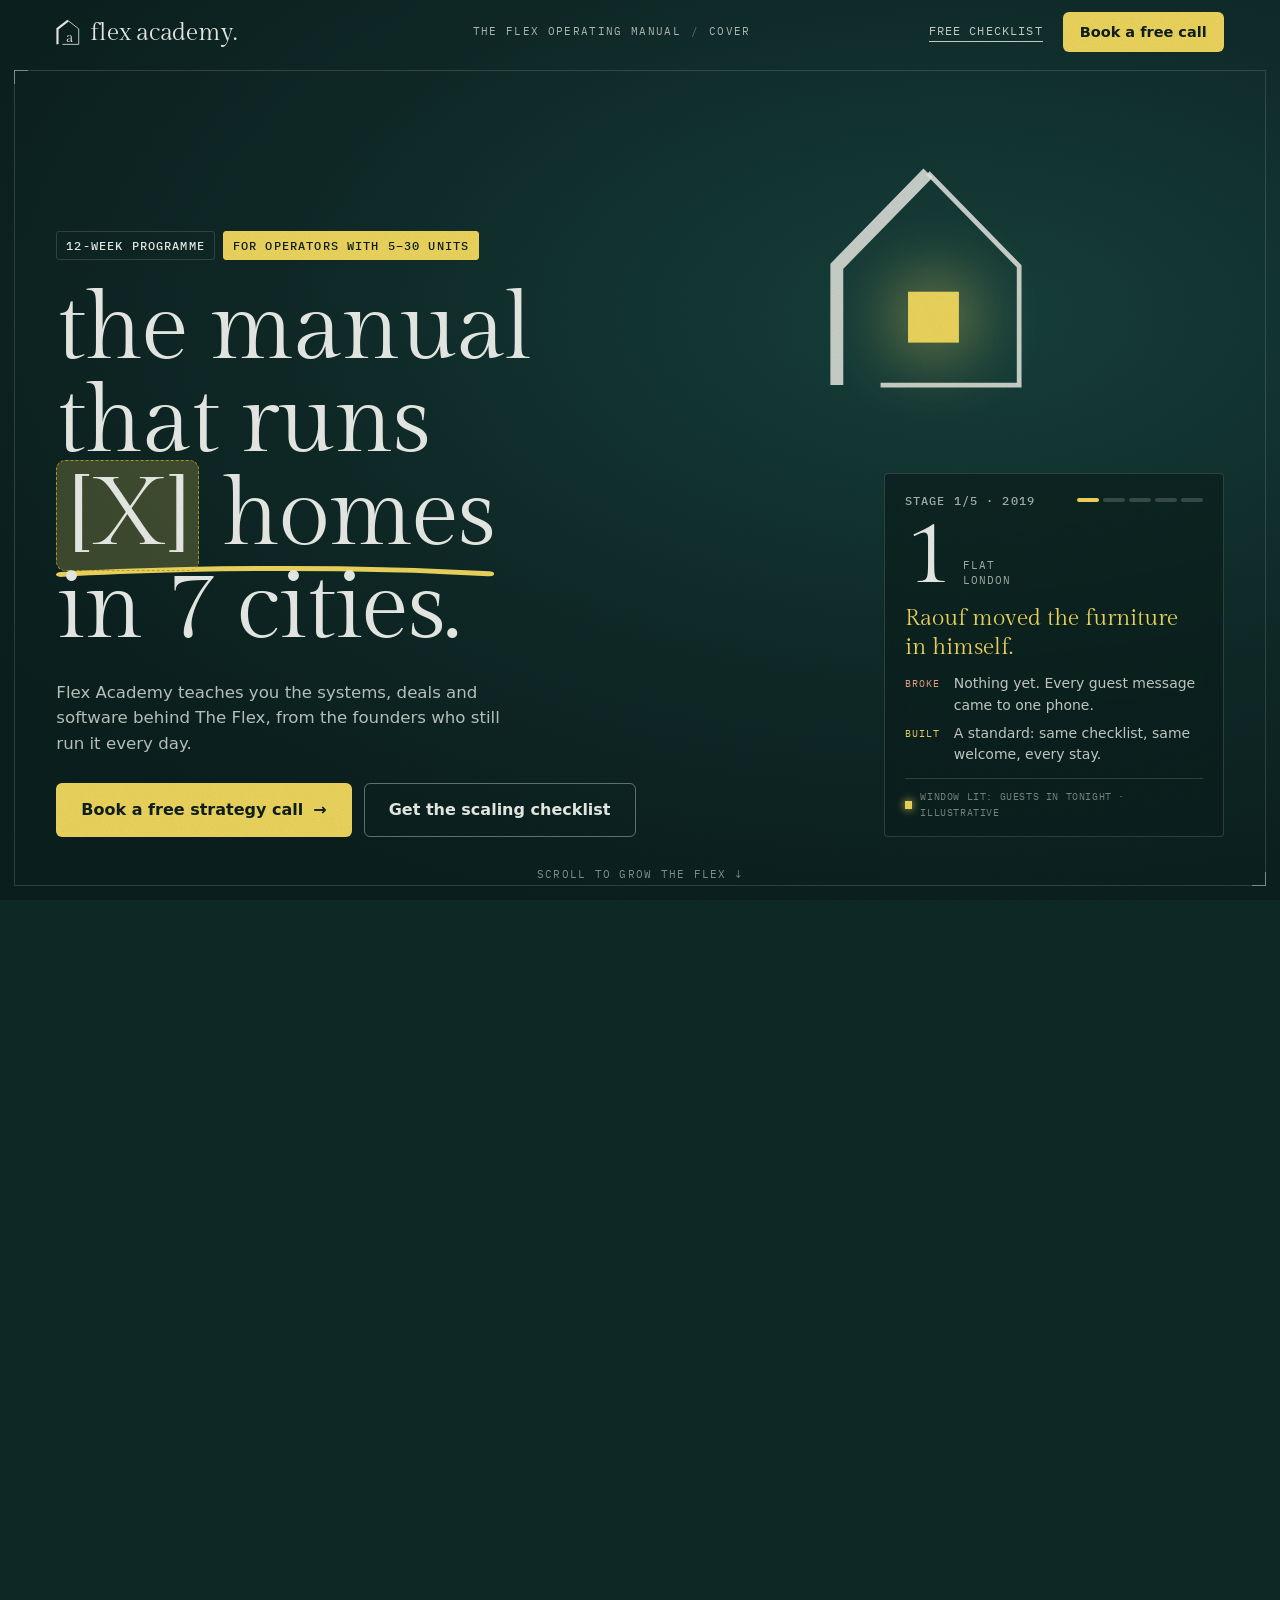
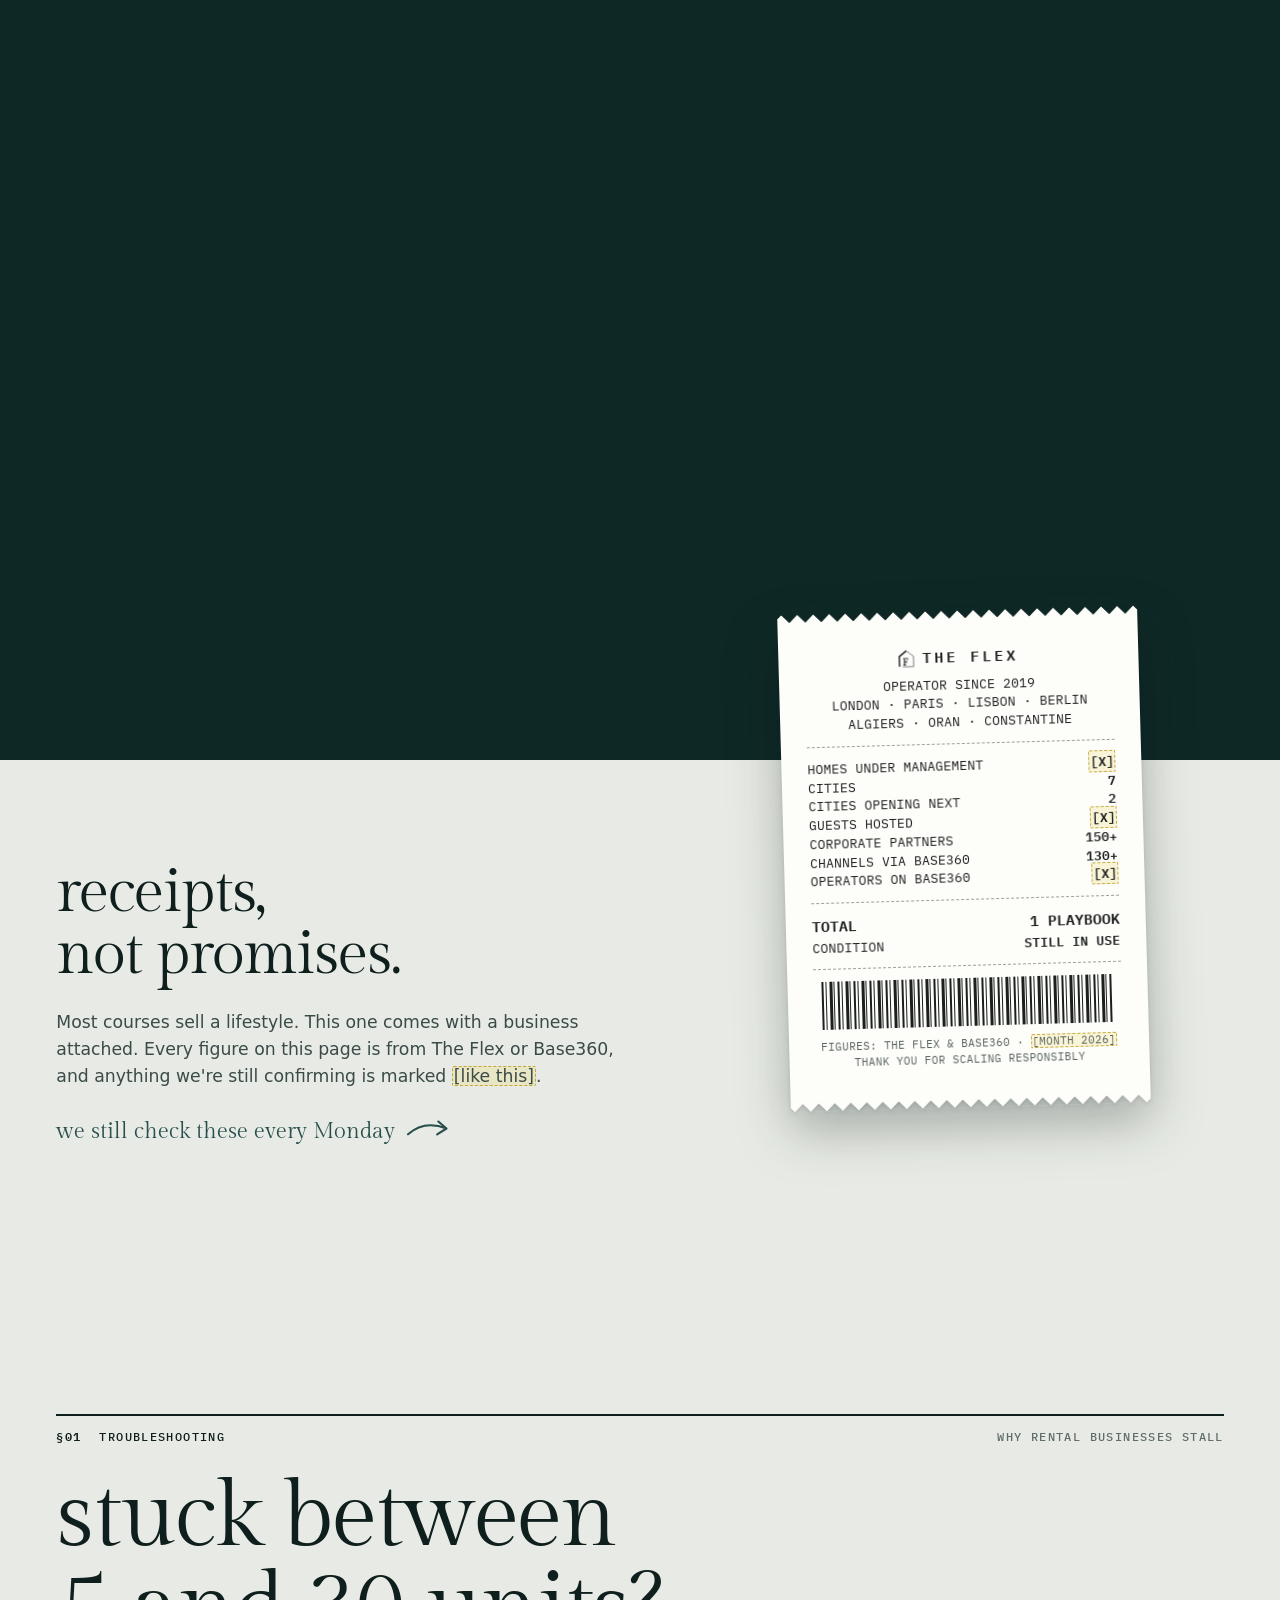
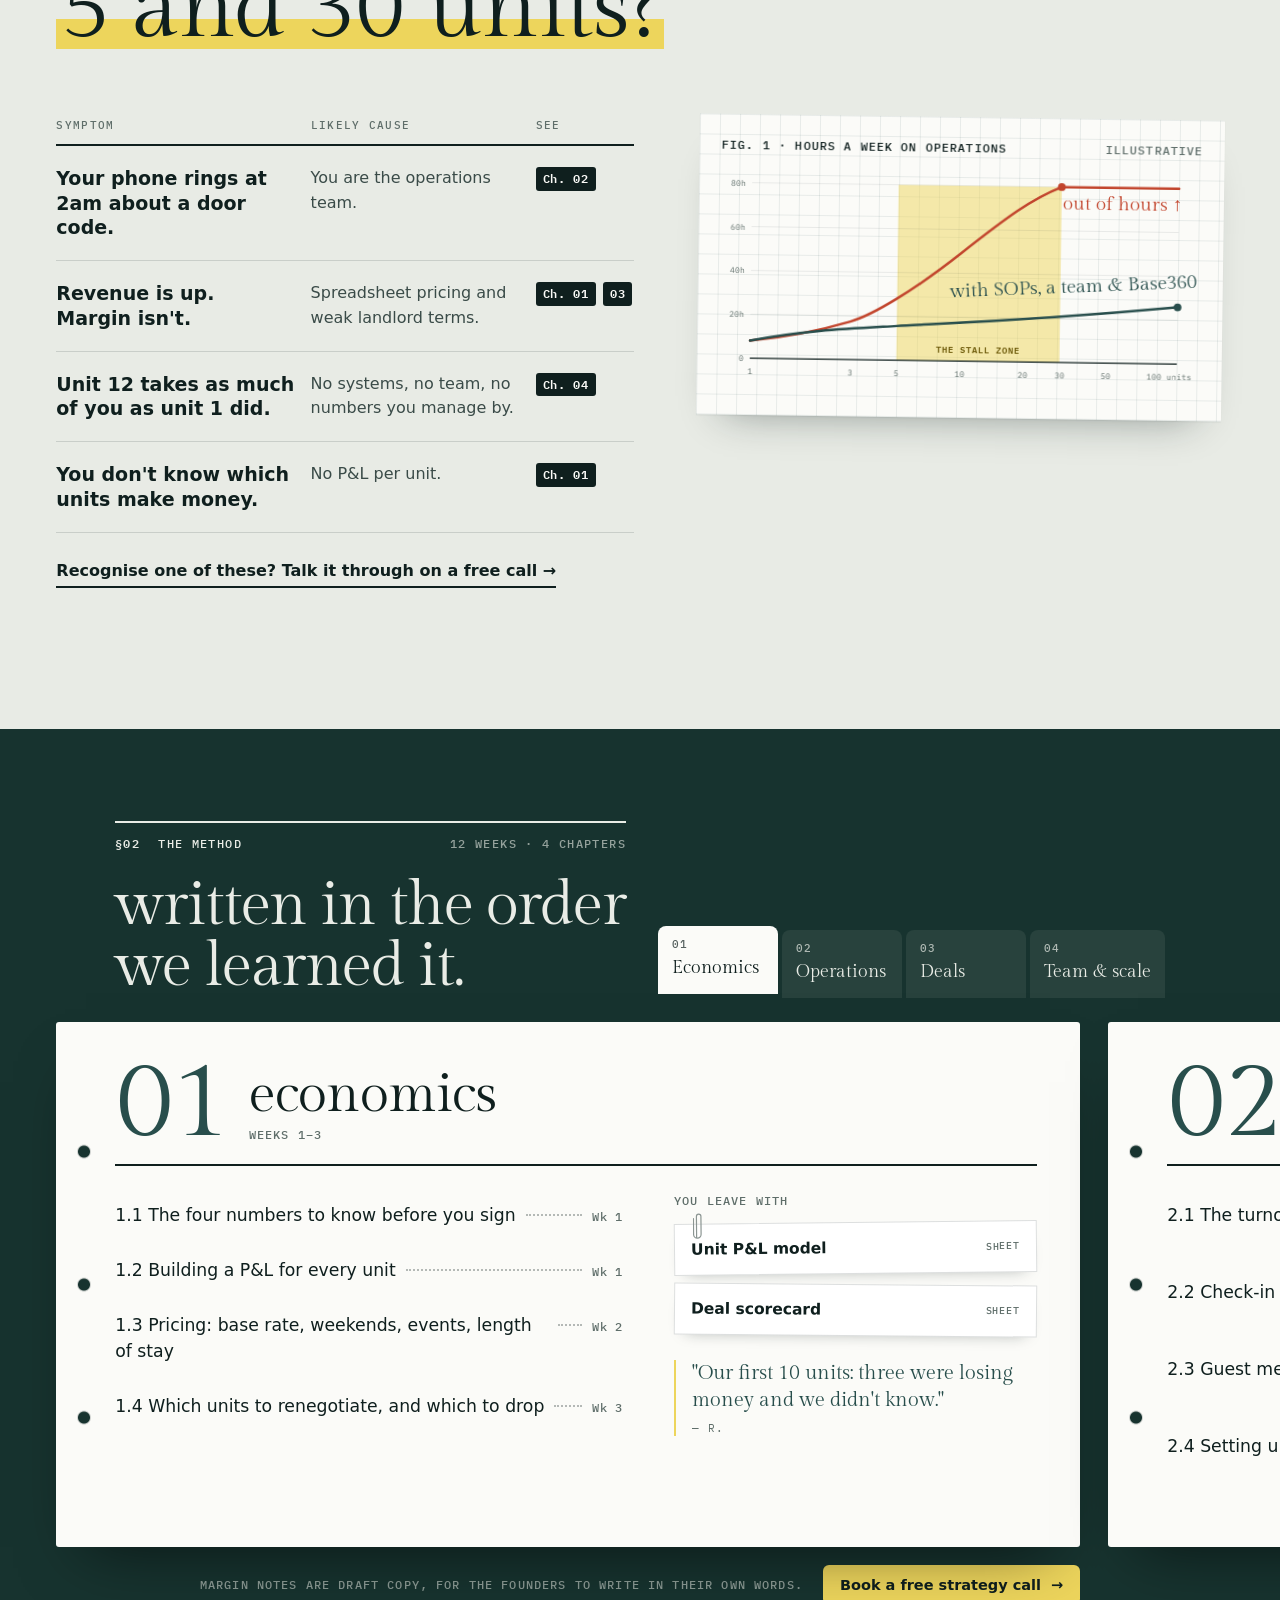
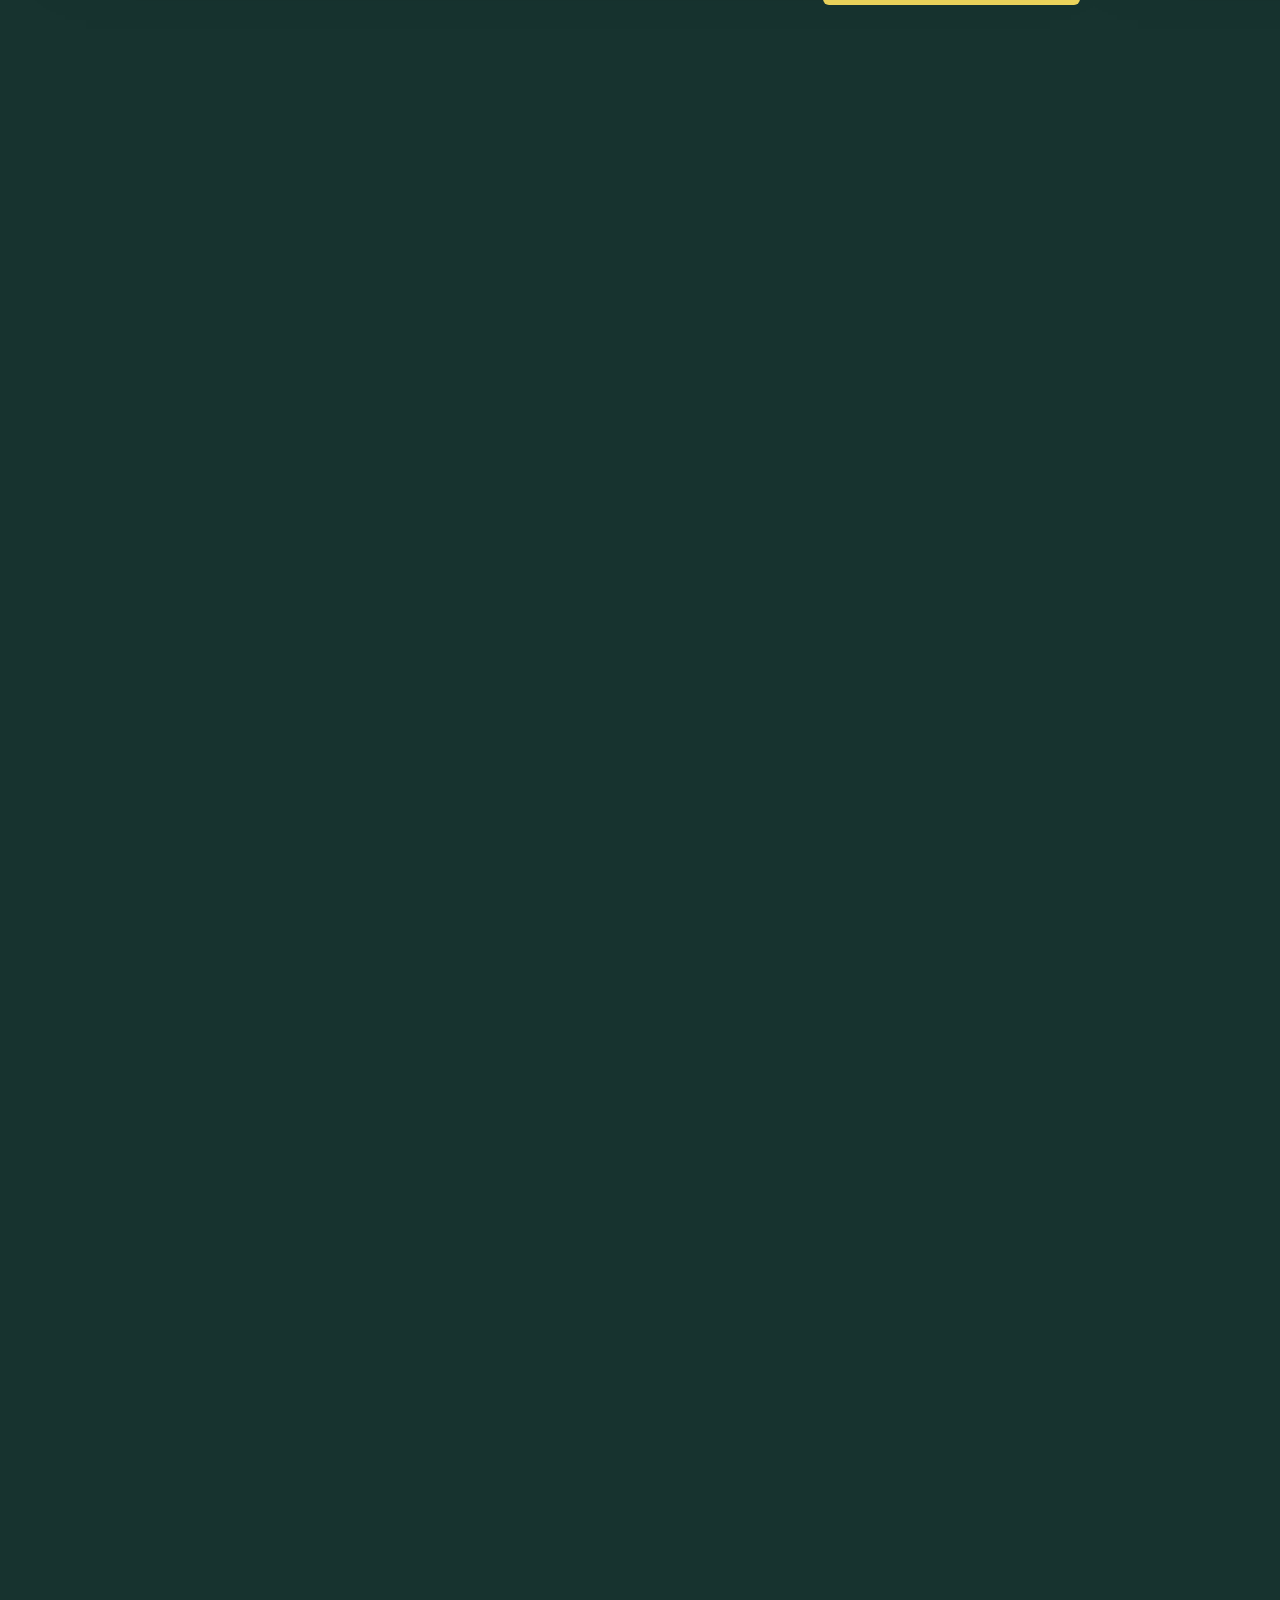
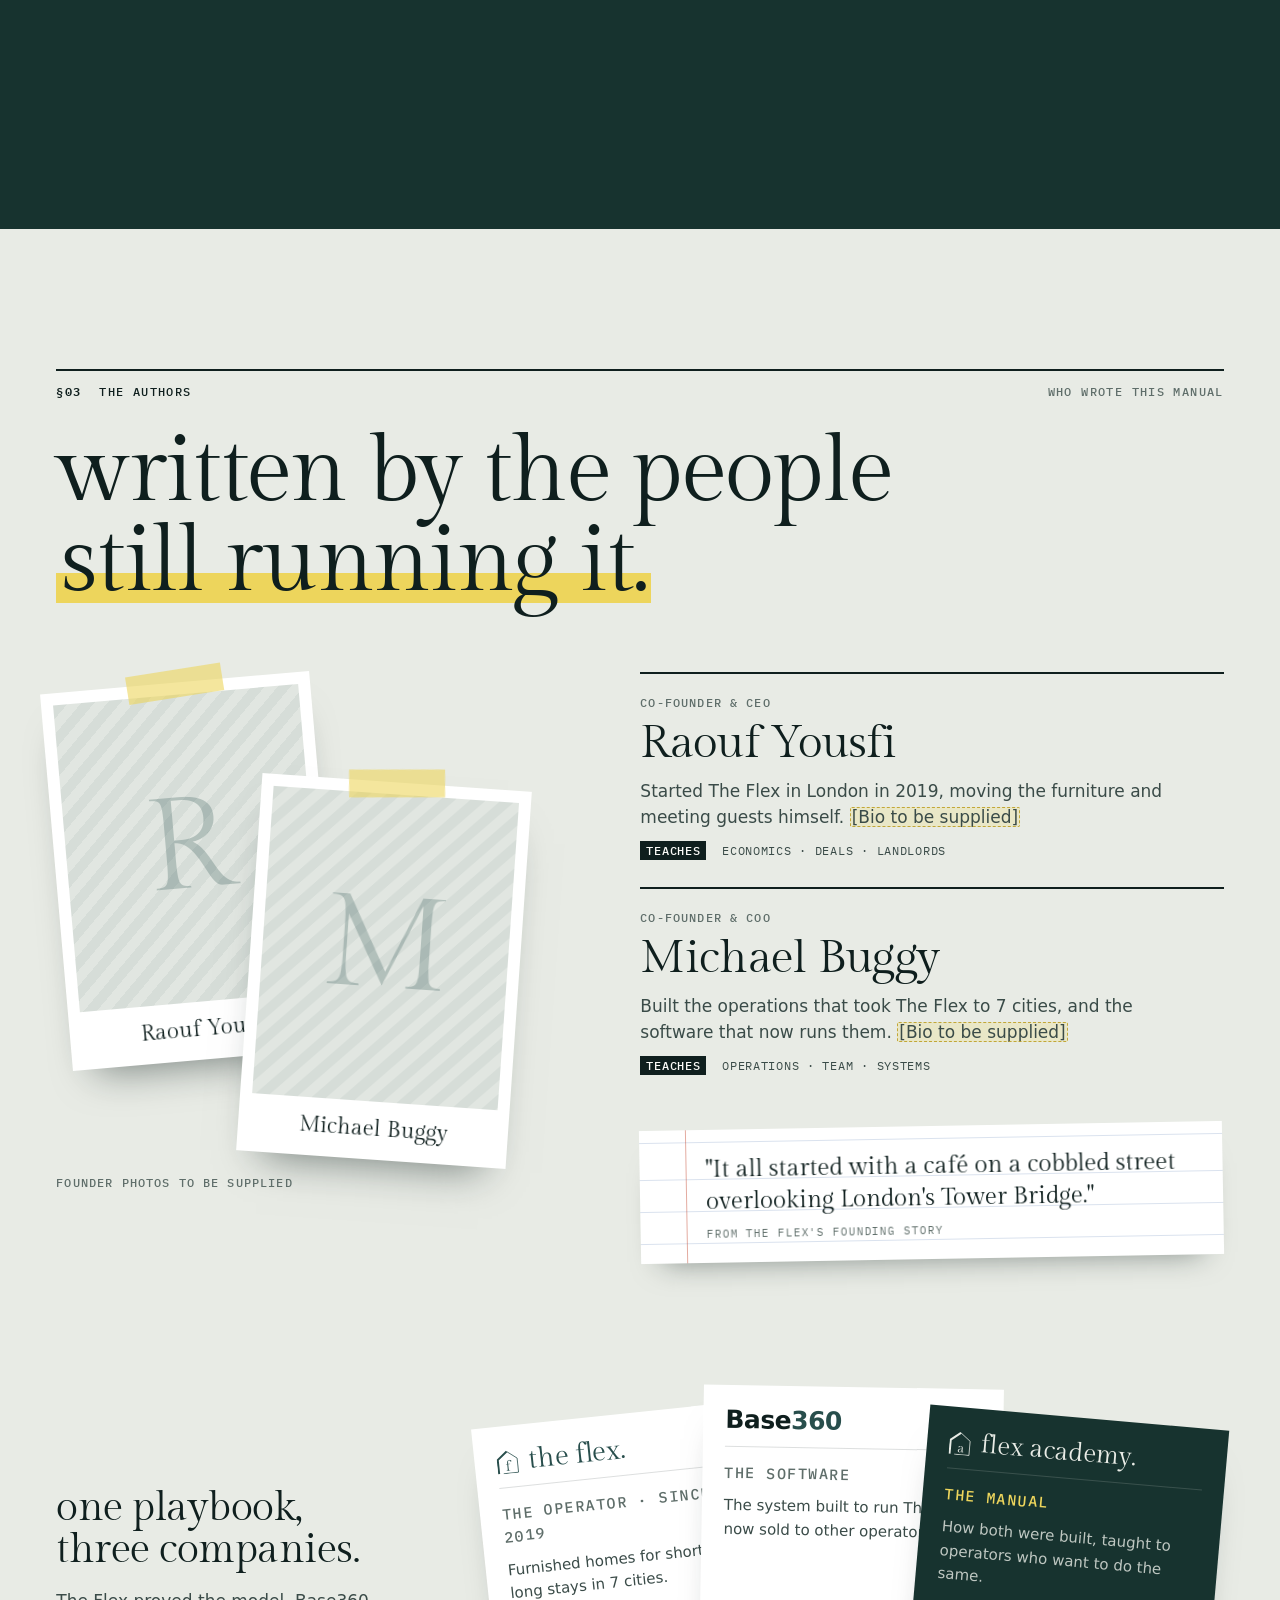
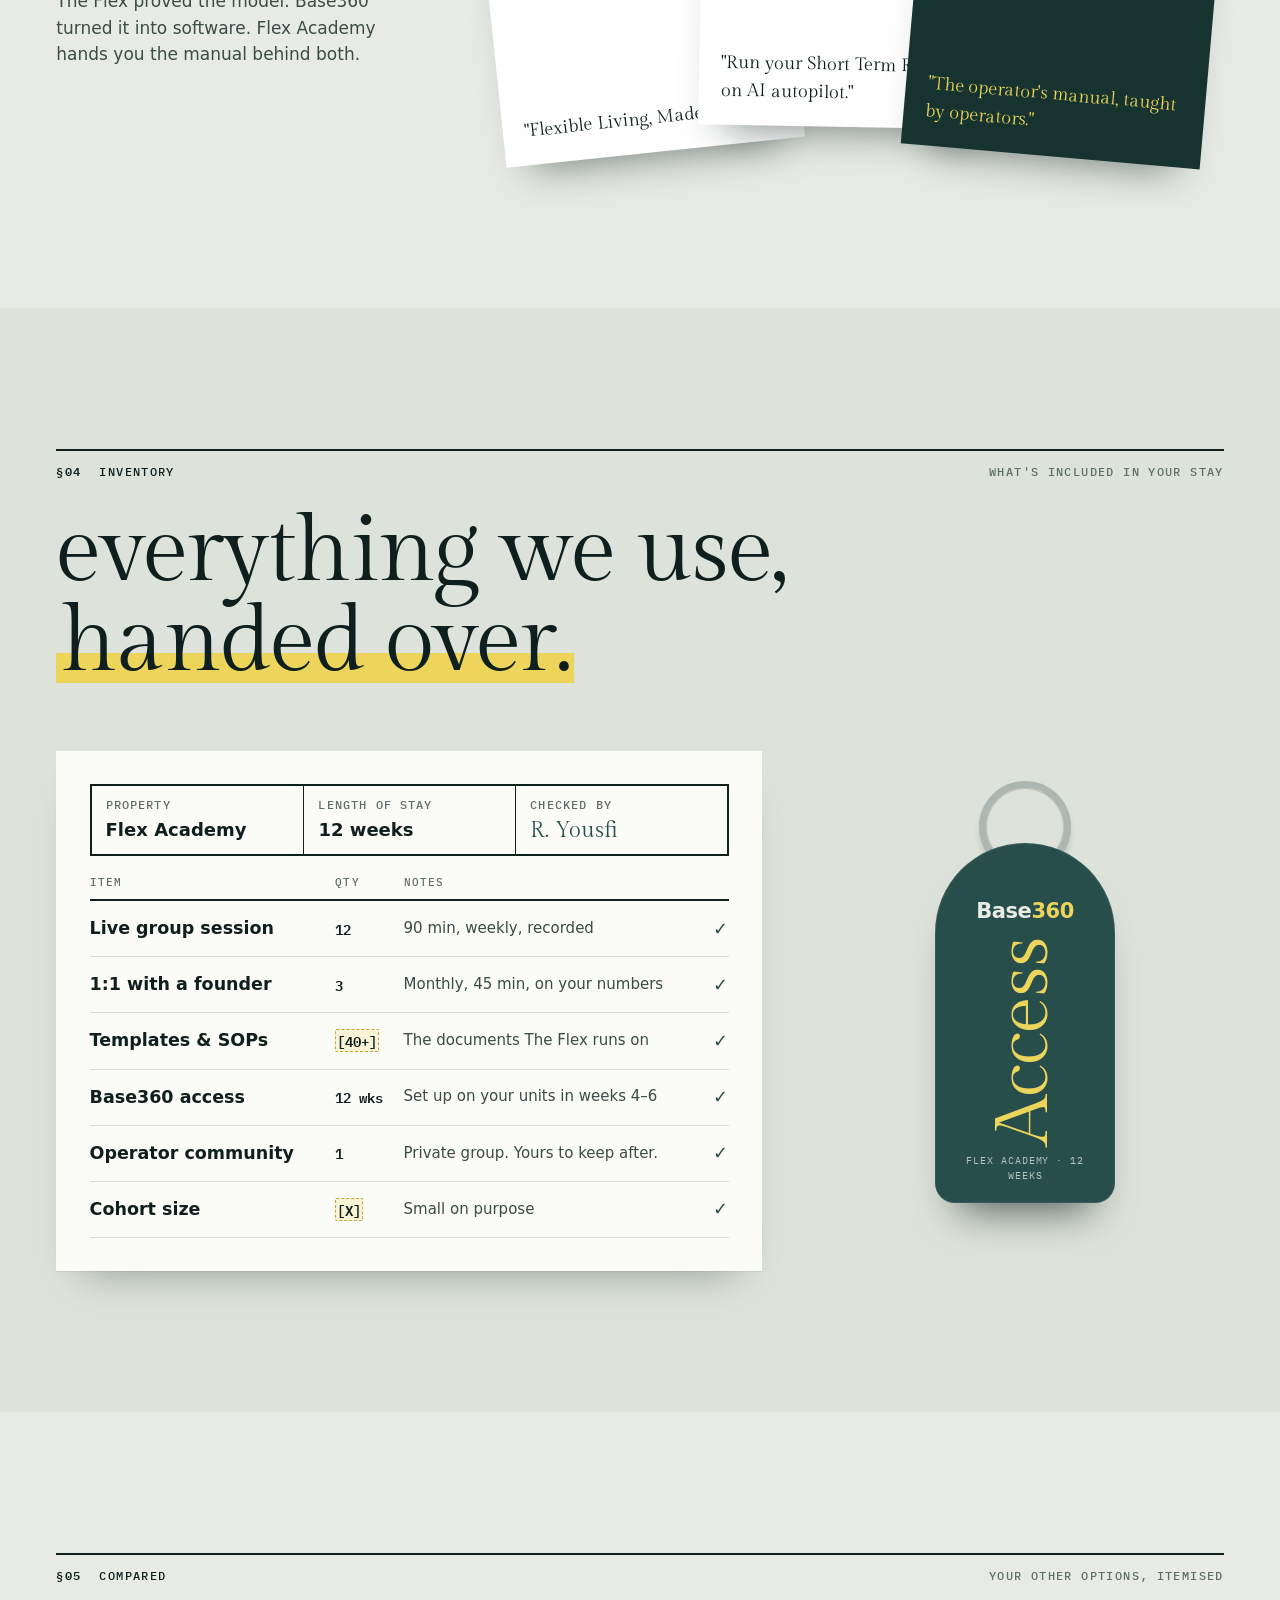
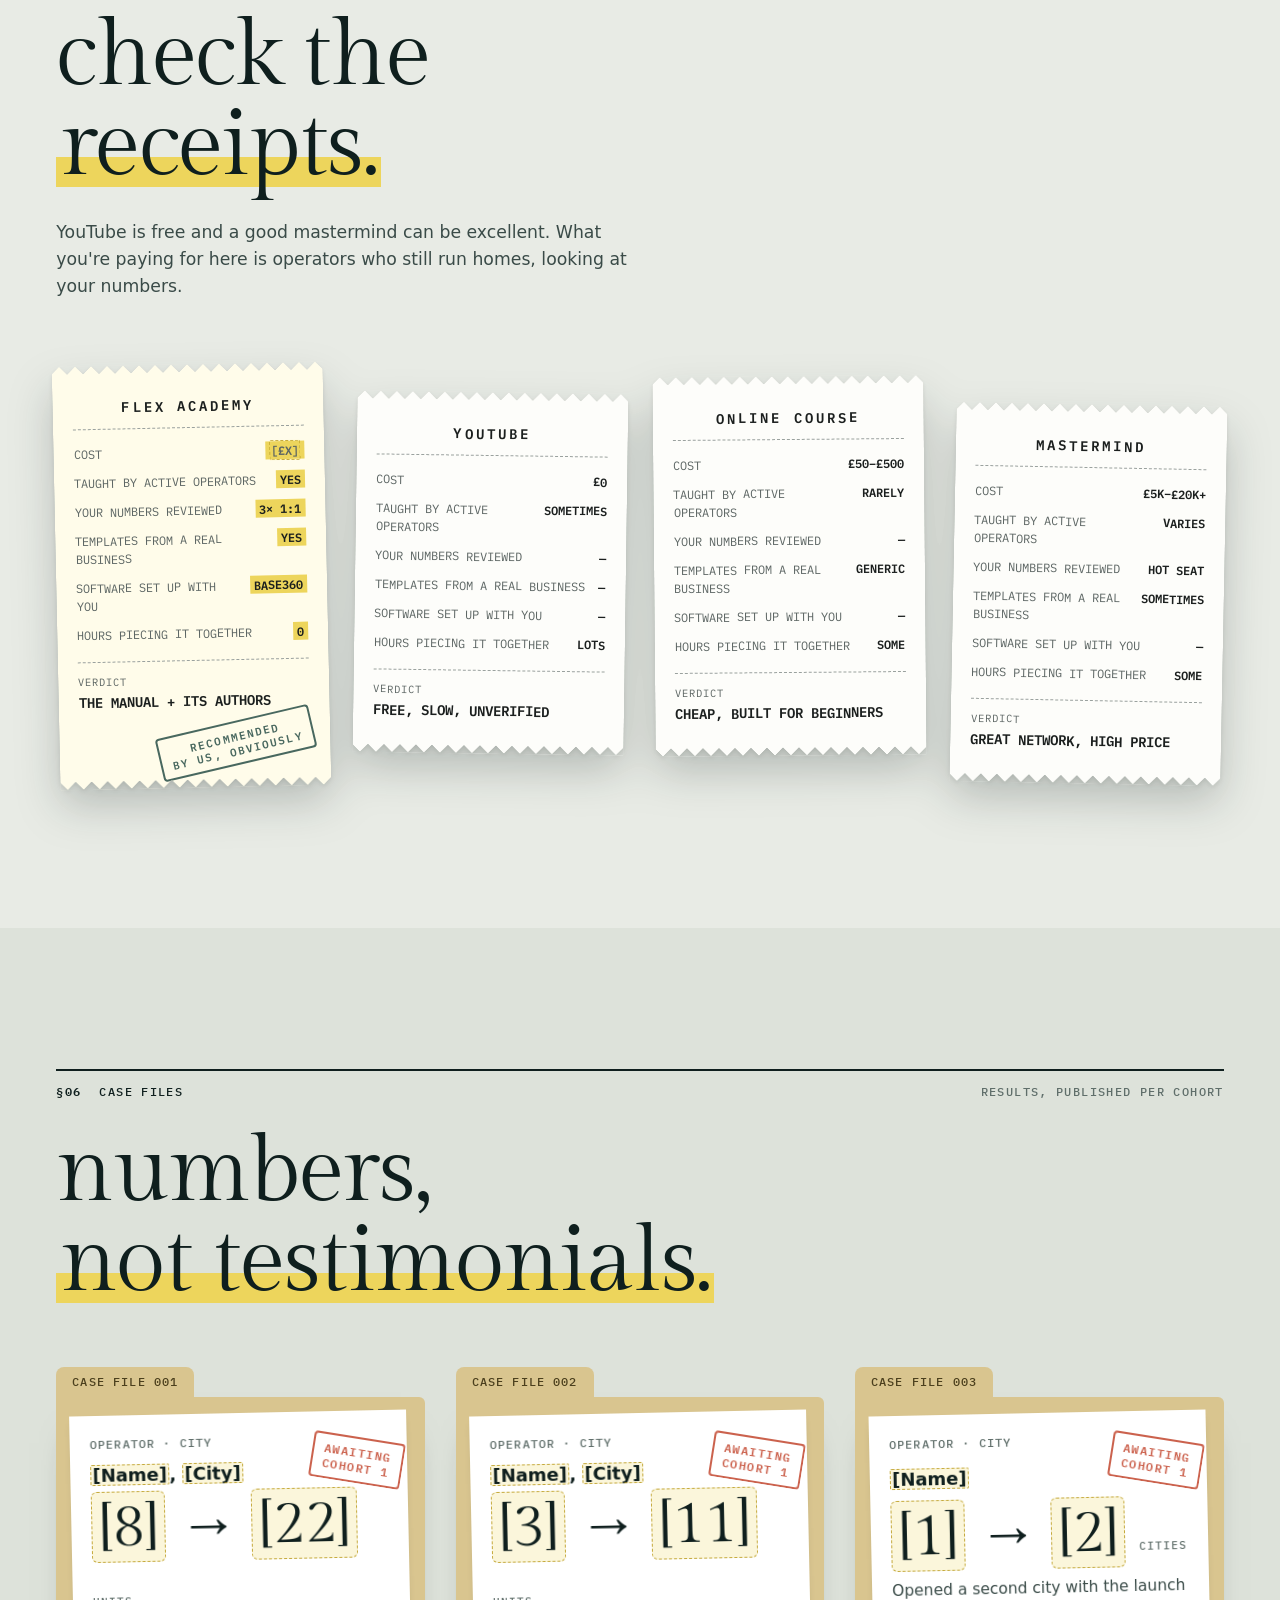
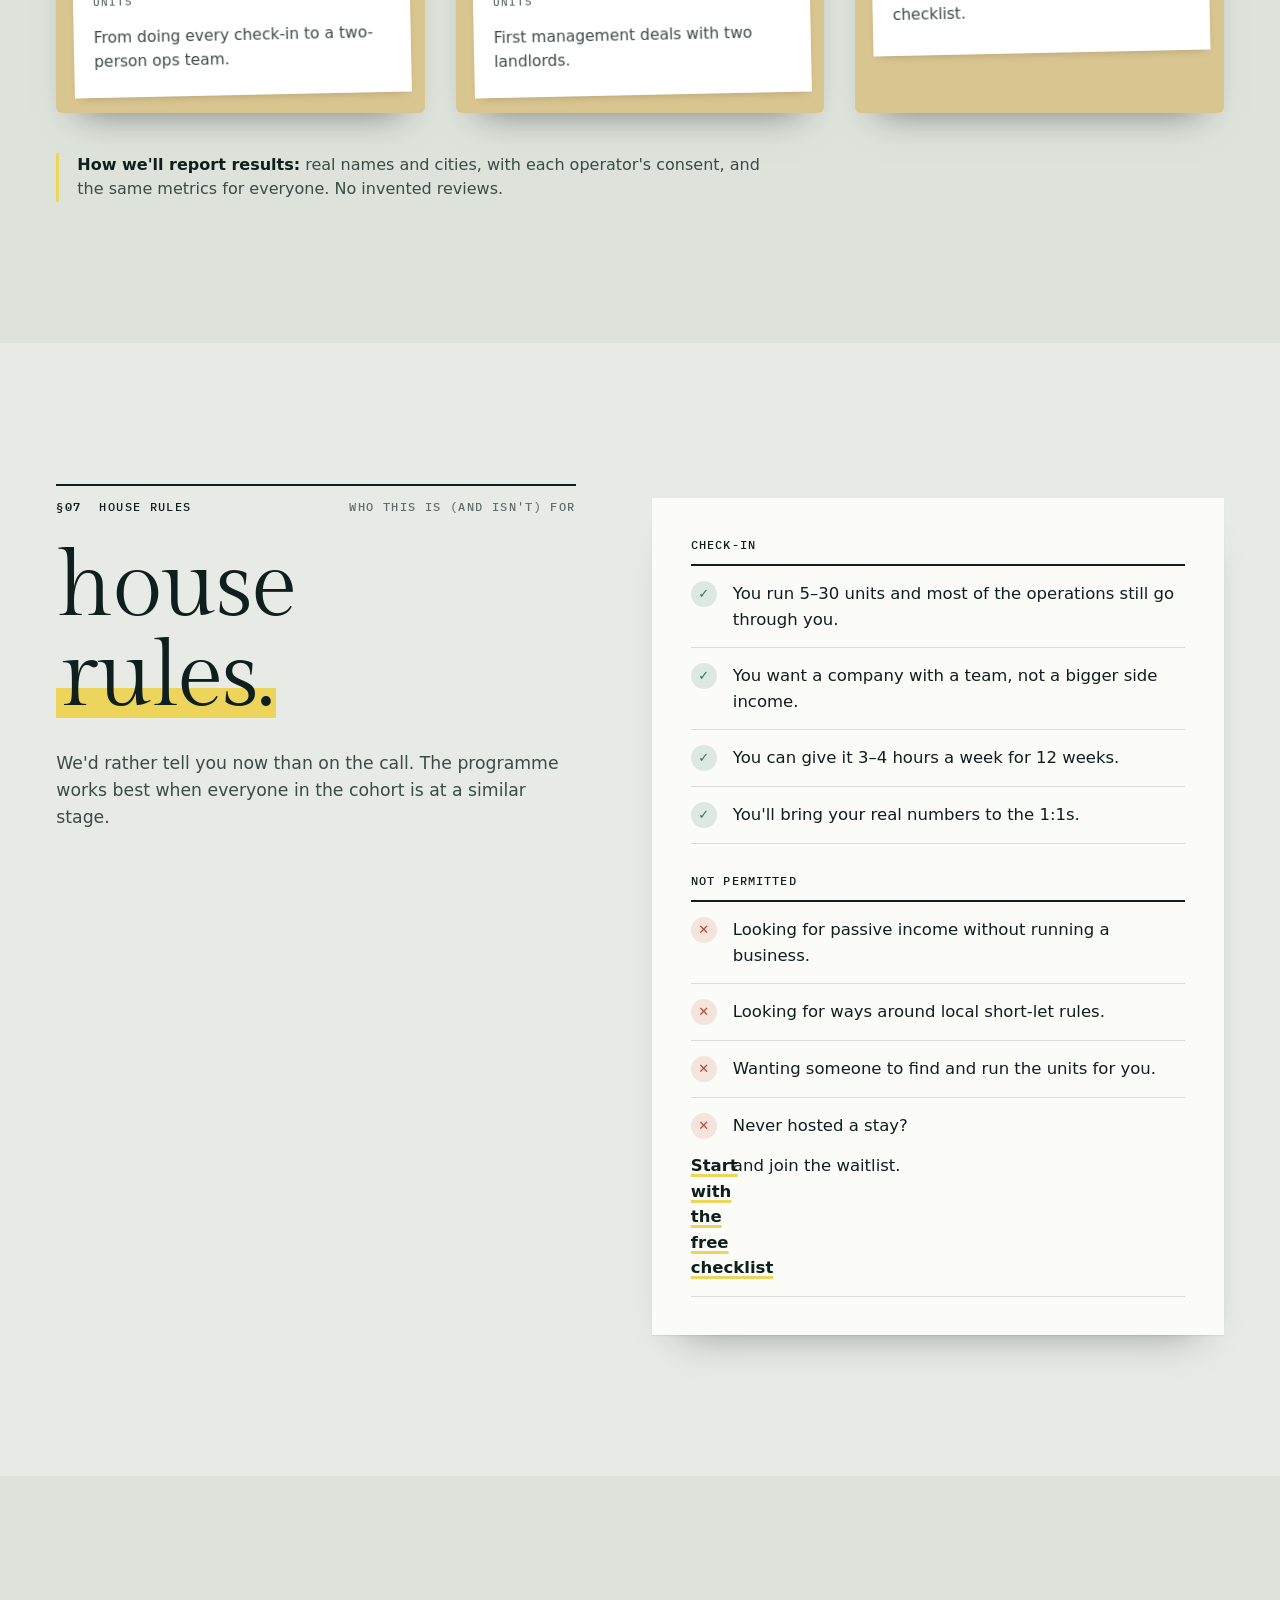
==== commit 1b59eb3d: "Set Exploration 1 in The Flex's logo serif Headlines, numerals and the new "flex academy." lockup no" ====
--- a/sites/01-receipts/index.html
+++ b/sites/01-receipts/index.html
@@ -6,13 +6,15 @@
 <title>Flex Academy</title>
 <meta name="description" content="The operating manual behind The Flex, taught by its founders. A 12-week programme for short-term rental operators with 5–30 units.">
 <meta name="theme-color" content="#12302D">
-<link rel="preload" href="fonts/archivo-var.woff2" as="font" type="font/woff2" crossorigin>
+<link rel="preload" href="fonts/gilda-display.woff2" as="font" type="font/woff2" crossorigin>
+<link rel="preload" href="fonts/monasans-var.woff2" as="font" type="font/woff2" crossorigin>
 <link rel="stylesheet" href="styles.css">
 </head>
 <body>
 
 <svg width="0" height="0" style="position:absolute" aria-hidden="true">
-  <symbol id="mark" viewBox="0 0 26 28"><path d="M1.2 27V10.4L13 1.2l11.8 9.2V27M1.2 27h23.6" fill="none" stroke="currentColor" stroke-width="1.6"/><rect x="10" y="15" width="6" height="6" fill="currentColor"/></symbol>
+  <symbol id="mark" viewBox="0 0 26 28"><path d="M1.6 27.2V10.6L13 1.6" fill="none" stroke="currentColor" stroke-width="2.3" stroke-linejoin="miter"/><path d="M13 1.6l11.6 9V27.4H7" fill="none" stroke="currentColor" stroke-width=".9"/><text x="14.2" y="24.6" text-anchor="middle" font-family="Gilda Display, Didot, Georgia, serif" font-size="15.5" fill="currentColor">a</text></symbol>
+  <symbol id="mark-flex" viewBox="0 0 26 28"><path d="M1.6 27.2V10.6L13 1.6" fill="none" stroke="currentColor" stroke-width="2.3" stroke-linejoin="miter"/><path d="M13 1.6l11.6 9V27.4H7" fill="none" stroke="currentColor" stroke-width=".9"/><text x="12.4" y="24.6" text-anchor="middle" font-family="Gilda Display, Didot, Georgia, serif" font-size="17" fill="currentColor">f</text></symbol>
   <symbol id="i-check" viewBox="0 0 24 24"><path d="M5 12.5l4.5 4.5L19 7.5" fill="none" stroke="currentColor" stroke-width="2" stroke-linecap="round" stroke-linejoin="round"/></symbol>
   <symbol id="i-close" viewBox="0 0 16 16"><path d="M3 3l10 10M13 3L3 13" stroke="currentColor" stroke-width="1.6" stroke-linecap="round"/></symbol>
   <symbol id="i-arrow" viewBox="0 0 40 24"><path d="M2 14c9-8 20-10 33-5M28 3l7 6-8 5" fill="none" stroke="currentColor" stroke-width="1.8" stroke-linecap="round" stroke-linejoin="round"/></symbol>
@@ -26,7 +28,7 @@
   <div class="nav-in">
     <a class="logo" href="#top" aria-label="Flex Academy home">
       <svg><use href="#mark"/></svg>
-      <span class="logo-word">Flex Academy</span>
+      <span class="logo-word">flex academy.</span>
     </a>
     <p class="runhead" aria-hidden="true"><span>The Flex Operating Manual</span><span class="runhead-sep">/</span><span id="runhead-ch">Cover</span></p>
     <div class="nav-cta">
@@ -94,7 +96,7 @@
     </div>
     <div class="receipt-wrap" id="receipt-paper">
       <div class="receipt">
-        <p class="r-center r-logo"><svg><use href="#mark"/></svg>THE FLEX</p>
+        <p class="r-center r-logo"><svg><use href="#mark-flex"/></svg>THE FLEX</p>
         <p class="r-center">OPERATOR SINCE 2019<br>LONDON · PARIS · LISBON · BERLIN<br>ALGIERS · ORAN · CONSTANTINE</p>
         <p class="r-rule"></p>
         <p class="r-row"><span>Homes under management</span><b><span class="ph">[X]</span></b></p>
@@ -296,7 +298,7 @@
       </div>
       <div class="letterheads">
         <article class="lh lh-flex">
-          <header><svg><use href="#mark"/></svg><span class="lh-flex-word">the flex.</span></header>
+          <header><svg><use href="#mark-flex"/></svg><span class="lh-flex-word">the flex.</span></header>
           <p class="mono">The operator · since 2019</p>
           <p>Furnished homes for short and long stays in 7 cities.</p>
           <p class="lh-tag">"Flexible Living, Made Easy."</p>
@@ -308,7 +310,7 @@
           <p class="lh-tag">"Run your Short Term Rentals on AI autopilot."</p>
         </article>
         <article class="lh lh-acad">
-          <header><svg><use href="#mark"/></svg><span class="lh-acad-word">Flex Academy</span></header>
+          <header><svg><use href="#mark"/></svg><span class="lh-acad-word">flex academy.</span></header>
           <p class="mono">The manual</p>
           <p>How both were built, taught to operators who want to do the same.</p>
           <p class="lh-tag">"The operator's manual, taught by operators."</p>
@@ -519,7 +521,7 @@
         <dl class="t-fields">
           <div><dt>Guest</dt><dd>You</dd></div>
           <div><dt>Host</dt><dd>The Flex &amp; Base360 team</dd></div>
-          <div><dt>Duration</dt><dd>20–30 min</dd></div>
+          <div><dt>Duration</dt><dd>20 to 30 min</dd></div>
           <div><dt>Price</dt><dd>Free</dd></div>
         </dl>
         <ol class="t-steps">
@@ -548,7 +550,7 @@
 
 <footer class="footer">
   <div class="wrap footer-in">
-    <a class="logo" href="#top" aria-label="Flex Academy home"><svg><use href="#mark"/></svg><span class="logo-word">Flex Academy</span></a>
+    <a class="logo" href="#top" aria-label="Flex Academy home"><svg><use href="#mark"/></svg><span class="logo-word">flex academy.</span></a>
     <nav aria-label="Family"><a href="https://theflex.global" target="_blank" rel="noopener">The Flex</a><a href="https://base360.ai" target="_blank" rel="noopener">Base360</a><a href="#faq">FAQ</a></nav>
     <p>© 2026 Flex Academy · by the founders of The Flex &amp; Base360 · Placeholders marked <span class="ph">[like this]</span> await real figures.</p>
   </div>
--- a/sites/01-receipts/styles.css
+++ b/sites/01-receipts/styles.css
@@ -1,17 +1,19 @@
 /* =========================================================
    Flex Academy · Exploration 1 · "The Operating Manual"
    The page is The Flex's own operating manual, annotated by
-   its founders. Shares The Flex's green and house mark; speaks
-   in an operator's voice (condensed, functional) with a
-   highlighter as Flex Academy's own accent.
-   ========================================================= */
-
-/* self-hosted fonts (all SIL Open Font License): Archivo variable (weight + width), IBM Plex Mono, Caveat */
-@font-face{font-family:"Archivo";src:url("fonts/archivo-var.woff2") format("woff2");font-weight:100 900;font-stretch:62% 125%;font-style:normal;font-display:swap}
+   its founders. Shares The Flex's green, house mark and logo
+   serif (headlines set lowercase with a full stop, like
+   "the flex."); a highlighter is Flex Academy's own accent.
+   ========================================================= */
+
+/* self-hosted fonts (SIL Open Font License)
+   Gilda Display: closest open match to the serif in The Flex's "the flex." wordmark (swap in the licensed original if supplied)
+   Mona Sans: body and interface · IBM Plex Mono: receipts, labels, data */
+@font-face{font-family:"Gilda Display";src:url("fonts/gilda-display.woff2") format("woff2");font-weight:400;font-style:normal;font-display:swap}
+@font-face{font-family:"Mona Sans";src:url("fonts/monasans-var.woff2") format("woff2");font-weight:200 900; 125%;font-style:normal;font-display:swap}
 @font-face{font-family:"IBM Plex Mono";src:url("fonts/plexmono-400.woff2") format("woff2");font-weight:400;font-display:swap}
 @font-face{font-family:"IBM Plex Mono";src:url("fonts/plexmono-500.woff2") format("woff2");font-weight:500;font-display:swap}
 @font-face{font-family:"IBM Plex Mono";src:url("fonts/plexmono-600.woff2") format("woff2");font-weight:600;font-display:swap}
-@font-face{font-family:"Caveat";src:url("fonts/caveat-var.woff2") format("woff2");font-weight:400 700;font-display:swap}
 
 :root{
   --night:#0E2826;
@@ -34,9 +36,9 @@
   --warn-lt:#EFA08C;
   --focus:var(--ink);
 
-  --sans:"Archivo","Arial Narrow",system-ui,sans-serif;
+  --serif:"Gilda Display","Didot","Bodoni 72",Georgia,serif;
+  --sans:"Mona Sans",system-ui,-apple-system,"Segoe UI",sans-serif;
   --mono:"IBM Plex Mono",ui-monospace,Menlo,monospace;
-  --hand:"Caveat","Bradley Hand","Segoe Print",cursive;
 
   --gutter:clamp(20px,4.4vw,64px);
   --max:1360px;
@@ -47,7 +49,7 @@
 
 *,*::before,*::after{box-sizing:border-box}
 html{-webkit-text-size-adjust:100%;scroll-padding-top:calc(var(--nav-h) + 16px)}
-body{margin:0;background:var(--paper);color:var(--ink);font-family:var(--sans);font-stretch:100%;font-size:17px;line-height:1.55;-webkit-font-smoothing:antialiased;overflow-x:hidden}
+body{margin:0;background:var(--paper);color:var(--ink);font-family:var(--sans);font-size:17px;line-height:1.55;-webkit-font-smoothing:antialiased;overflow-x:hidden}
 /* paper grain over everything */
 body::after{content:"";position:fixed;inset:0;z-index:90;pointer-events:none;opacity:.07;mix-blend-mode:multiply;
   background-image:url("data:image/svg+xml,%3Csvg xmlns='http://www.w3.org/2000/svg' width='160' height='160'%3E%3Cfilter id='n'%3E%3CfeTurbulence type='fractalNoise' baseFrequency='.85' numOctaves='3' stitchTiles='stitch'/%3E%3CfeColorMatrix values='0 0 0 0 0 0 0 0 0 0 0 0 0 0 0 0 0 0 .9 0'/%3E%3C/filter%3E%3Crect width='100%25' height='100%25' filter='url(%23n)'/%3E%3C/svg%3E")}
@@ -66,19 +68,20 @@
 /* ---------- type ---------- */
 .mono{font-family:var(--mono);font-size:11.5px;font-weight:500;letter-spacing:.1em;text-transform:uppercase}
 .dim{color:var(--ink-3)}
-.hand{font-family:var(--hand);font-weight:600;line-height:1.1}
-.h2{font-family:var(--sans);font-weight:800;font-stretch:62%;text-transform:uppercase;font-size:clamp(46px,5.6vw,92px);line-height:.86;letter-spacing:-.005em;text-wrap:balance}
-.h2.xl{font-size:clamp(60px,9.6vw,164px);line-height:.84;margin-top:26px}
-.h2.xxl{font-size:clamp(64px,11vw,188px);line-height:.84;margin-top:26px}
-.h3{font-weight:800;font-stretch:70%;text-transform:uppercase;font-size:clamp(30px,3vw,44px);line-height:.92}
+.hand{font-family:var(--serif);font-weight:400;line-height:1.25}
+.h2{font-family:var(--serif);font-weight:400;text-transform:lowercase;font-size:clamp(42px,4.8vw,78px);line-height:1;letter-spacing:-.018em;text-wrap:balance}
+.h2.xl{font-size:clamp(50px,7.2vw,124px);line-height:.98;margin-top:26px}
+.h2.xxl{font-size:clamp(52px,8.6vw,148px);line-height:.96;margin-top:26px}
+.h3{font-family:var(--serif);font-weight:400;text-transform:lowercase;font-size:clamp(32px,3.2vw,48px);line-height:1.02;letter-spacing:-.012em}
 .lede{font-size:clamp(17px,1.35vw,19.5px);line-height:1.55;color:var(--ink-2);max-width:54ch}
-.hl{background:linear-gradient(transparent 56%,var(--hl) 56% 90%,transparent 90%);-webkit-box-decoration-break:clone;box-decoration-break:clone;padding-inline:.04em}
+.hl{background:linear-gradient(transparent 60%,var(--hl) 60% 88%,transparent 88%);-webkit-box-decoration-break:clone;box-decoration-break:clone;padding-inline:.04em}
 .swash{background:url("data:image/svg+xml,%3Csvg xmlns='http://www.w3.org/2000/svg' viewBox='0 0 300 24' preserveAspectRatio='none'%3E%3Cpath d='M4 15c46-7 118-11 190-9 42 1 72 4 102 8' fill='none' stroke='%23EDD55C' stroke-width='8' stroke-linecap='round'/%3E%3C/svg%3E") no-repeat left bottom/100% .16em;padding-bottom:.1em}
 /* anything still waiting on real data */
+.cover-title .ph,.h2 .ph,.h3 .ph,.page-head .ph{text-transform:none}
 .ph{font:inherit;letter-spacing:inherit;color:inherit;background:rgba(237,213,92,.22);outline:1.5px dashed rgba(190,160,40,.9);outline-offset:-1px;border-radius:.1em;padding:0 .12em;white-space:nowrap}
 
 /* ---------- buttons ---------- */
-.btn{display:inline-flex;align-items:center;justify-content:center;gap:10px;min-height:54px;padding:0 24px;border-radius:6px;border:1.5px solid transparent;font-weight:700;font-stretch:88%;font-size:16.5px;letter-spacing:.005em;text-decoration:none;cursor:pointer;white-space:nowrap;transition:transform .15s var(--ease),background-color .15s,border-color .15s,box-shadow .15s}
+.btn{display:inline-flex;align-items:center;justify-content:center;gap:10px;min-height:54px;padding:0 24px;border-radius:6px;border:1.5px solid transparent;font-weight:600;font-size:16px;letter-spacing:0;text-decoration:none;cursor:pointer;white-space:nowrap;transition:transform .15s var(--ease),background-color .15s,border-color .15s,box-shadow .15s}
 .btn:hover{transform:translateY(-2px)}
 .btn:active{transform:translateY(0)}
 .btn .arr{transition:transform .2s var(--ease)}
@@ -92,13 +95,13 @@
 .btn-ink:hover{background:#1F3634}
 .btn-ghost-ink{border-color:rgba(15,31,30,.3);color:var(--ink)}
 .btn-ghost-ink:hover{border-color:var(--ink)}
-.textbtn{margin-top:26px;background:none;border:0;border-bottom:2px solid var(--ink);padding:0 0 3px;font-weight:700;font-stretch:90%;font-size:16px;cursor:pointer;text-align:left}
+.textbtn{margin-top:26px;background:none;border:0;border-bottom:2px solid var(--ink);padding:0 0 3px;font-weight:600;font-size:16px;cursor:pointer;text-align:left}
 .textbtn:hover{background:var(--hl)}
 
 /* ---------- logo ---------- */
 .logo{display:inline-flex;align-items:center;gap:10px;text-decoration:none;color:inherit}
-.logo svg{width:22px;height:24px;flex:none}
-.logo-word{font-weight:800;font-stretch:70%;text-transform:uppercase;font-size:21px;letter-spacing:.01em;line-height:1}
+.logo svg{width:24px;height:26px;flex:none}
+.logo-word{font-family:var(--serif);font-weight:400;font-size:25px;letter-spacing:-.01em;line-height:1}
 
 /* =========================================================
    NAV (running header)
@@ -132,7 +135,7 @@
 .cover-kicker{display:flex;flex-wrap:wrap;gap:8px}
 .cover-kicker span{font-family:var(--mono);font-size:11.5px;font-weight:500;letter-spacing:.1em;text-transform:uppercase;border:1px solid var(--line-lt);padding:5px 9px;border-radius:3px}
 .cover-kicker span:last-child{background:var(--hl);color:var(--ink);border-color:var(--hl)}
-.cover-title{font-weight:800;font-stretch:62%;text-transform:uppercase;font-size:clamp(56px,min(8.6vw,13vh),146px);line-height:.84;letter-spacing:-.004em;margin:22px 0 22px}
+.cover-title{font-family:var(--serif);font-weight:400;text-transform:lowercase;font-size:clamp(52px,min(7.4vw,11.6vh),126px);line-height:.98;letter-spacing:-.02em;margin:24px 0 24px}
 .cover-title .line{display:block}
 .cover-sub{max-width:44ch;font-size:clamp(16.5px,1.3vw,19px);color:rgba(233,236,230,.8)}
 .cover-ctas{display:flex;flex-wrap:wrap;gap:12px;margin-top:26px}
@@ -144,9 +147,9 @@
 .stage-dots button::after{content:"";position:absolute;left:0;right:0;top:5px;height:4px;border-radius:2px;background:rgba(233,236,230,.2);transition:background-color .25s}
 .stage-dots button[aria-selected="true"]::after,.stage-dots button.done::after{background:var(--hl)}
 .stage-count{display:flex;align-items:flex-end;gap:12px;margin-top:10px}
-.stage-count b{font-weight:800;font-stretch:62%;font-size:92px;line-height:.8;letter-spacing:-.01em;font-variant-numeric:tabular-nums}
+.stage-count b{font-family:var(--serif);font-weight:400;font-size:88px;line-height:.82;letter-spacing:-.02em}
 .stage-count > span{font-family:var(--mono);font-size:11px;letter-spacing:.1em;text-transform:uppercase;line-height:1.35;color:rgba(233,236,230,.7);padding-bottom:4px}
-.stage-note{font-size:27px;color:var(--hl);margin-top:12px}
+.stage-note{font-size:23px;color:var(--hl);margin-top:12px}
 .stage-dl{display:grid;grid-template-columns:auto 1fr;gap:6px 14px;margin-top:12px;font-size:14px;color:rgba(233,236,230,.84)}
 .stage-dl dt{font-family:var(--mono);font-size:10px;letter-spacing:.1em;text-transform:uppercase;padding-top:3px;color:var(--warn-lt)}
 .stage-dl dt:nth-of-type(2){color:var(--hl)}
@@ -167,7 +170,7 @@
 .receipt-grid{display:grid;grid-template-columns:minmax(0,1.1fr) minmax(0,1fr);gap:clamp(32px,6vw,96px);align-items:start}
 .receipt-copy{padding-top:clamp(72px,8vw,120px)}
 .receipt-copy .lede{margin-top:24px}
-.note-l{display:inline-flex;align-items:center;gap:8px;font-size:28px;color:var(--green);margin-top:28px;transform:rotate(-2deg)}
+.note-l{display:inline-flex;align-items:center;gap:10px;font-size:22px;color:var(--green);margin-top:28px}
 .hand-arrow{width:48px;height:28px;color:var(--green)}
 .receipt-wrap{justify-self:center;margin-top:-150px;filter:drop-shadow(0 22px 26px rgba(10,25,24,.28)) drop-shadow(0 2px 2px rgba(10,25,24,.12));transform:rotate(-1.6deg)}
 .receipt,.mini-r{--t:8px;background:#FDFDFA;color:#1B1F1E;font-family:var(--mono);font-size:12.5px;line-height:1.5;
@@ -208,7 +211,7 @@
 .tt{width:100%;border-collapse:collapse}
 .tt thead th{font-family:var(--mono);font-size:11px;font-weight:500;letter-spacing:.12em;text-transform:uppercase;color:var(--ink-3);text-align:left;padding:0 16px 10px 0;border-bottom:2px solid var(--ink)}
 .tt tbody th,.tt tbody td{text-align:left;vertical-align:top;padding:20px 16px 20px 0;border-bottom:1px solid var(--line)}
-.tt tbody th{font-weight:700;font-stretch:88%;font-size:20px;line-height:1.25;width:44%}
+.tt tbody th{font-weight:600;font-size:19px;line-height:1.3;width:44%}
 .tt tbody td{font-size:16px;color:var(--ink-2)}
 .tt tbody td:last-child{white-space:nowrap;padding-right:0}
 .tt td a{display:inline-block;font-family:var(--mono);font-size:11.5px;font-weight:600;letter-spacing:.06em;text-decoration:none;background:var(--ink);color:var(--sheet);padding:3px 7px;border-radius:3px;margin:0 2px 4px 0}
@@ -234,8 +237,8 @@
 .graph.draw .g-dot-hand,.graph.draw .g-dot-sys,.graph.draw .g-note{animation:fadein .5s 1.6s both}
 @keyframes draw{from{stroke-dashoffset:1}to{stroke-dashoffset:0}}
 @keyframes fadein{from{opacity:0}to{opacity:1}}
-.g-note{position:absolute;font-size:24px}
-.g-note-1{color:var(--stamp);top:52px;right:9%;transform:rotate(-3deg)}
+.g-note{position:absolute;font-size:19px}
+.g-note-1{color:var(--stamp);top:74px;right:8%}
 .g-note-2{color:var(--green);right:5%;bottom:40%;transform:rotate(-3deg)}
 
 /* =========================================================
@@ -246,7 +249,7 @@
 .method-head{display:flex;justify-content:space-between;align-items:flex-end;gap:32px;flex-wrap:wrap}
 .method-head .h2{margin-top:22px}
 .binder-tabs{display:flex;gap:4px;align-self:flex-end}
-.binder-tabs button{display:flex;flex-direction:column;align-items:flex-start;gap:2px;min-width:120px;padding:10px 14px 12px;border:0;border-radius:8px 8px 0 0;background:rgba(233,236,230,.08);color:var(--linen);font-weight:700;font-stretch:85%;font-size:15px;cursor:pointer;transition:background-color .2s,color .2s,transform .2s}
+.binder-tabs button{display:flex;flex-direction:column;align-items:flex-start;gap:2px;min-width:120px;padding:10px 14px 12px;border:0;border-radius:8px 8px 0 0;background:rgba(233,236,230,.08);color:var(--linen);font-family:var(--serif);font-weight:400;font-size:18px;cursor:pointer;transition:background-color .2s,color .2s,transform .2s}
 .binder-tabs button b{font-family:var(--mono);font-size:10.5px;font-weight:500;letter-spacing:.1em;opacity:.7}
 .binder-tabs button:hover{background:rgba(233,236,230,.16)}
 .binder-tabs button[aria-selected="true"]{background:var(--sheet);color:var(--ink);transform:translateY(-4px)}
@@ -255,8 +258,8 @@
 .page{position:relative;background:var(--sheet);color:var(--ink);border-radius:3px;padding:clamp(24px,3vw,40px) clamp(24px,3.4vw,48px) clamp(24px,3vw,40px) clamp(44px,4.6vw,72px);box-shadow:0 30px 60px -30px rgba(0,0,0,.6)}
 .page::before{content:"";position:absolute;left:clamp(14px,1.6vw,24px);top:12%;bottom:12%;width:14px;background:radial-gradient(circle at 50% 50%,var(--green-2) 5.5px,rgba(15,31,30,.18) 6.5px,transparent 7.5px) center/14px 33.33% repeat-y}
 .page-head{display:flex;align-items:flex-end;gap:22px;padding-bottom:18px;border-bottom:2px solid var(--ink)}
-.page-num{font-weight:800;font-stretch:62%;font-size:clamp(88px,9vw,150px);line-height:.78;color:var(--green)}
-.page-head h3{font-weight:800;font-stretch:66%;text-transform:uppercase;font-size:clamp(40px,4.4vw,72px);line-height:.86}
+.page-num{font-family:var(--serif);font-weight:400;font-size:clamp(84px,8.4vw,140px);line-height:.8;letter-spacing:-.03em;color:var(--green)}
+.page-head h3{font-family:var(--serif);font-weight:400;text-transform:lowercase;font-size:clamp(40px,4.2vw,68px);line-height:.95;letter-spacing:-.015em}
 .page-head .mono{color:var(--ink-3)}
 .page-body{display:grid;grid-template-columns:minmax(0,1.4fr) minmax(0,1fr);gap:clamp(24px,4vw,56px);margin-top:26px}
 .toc{display:grid;gap:2px}
@@ -266,13 +269,14 @@
 .toc li em{font-family:var(--mono);font-style:normal;font-size:11.5px;letter-spacing:.06em;color:var(--ink-3);white-space:nowrap}
 .page-side{display:flex;flex-direction:column;gap:12px}
 .docs{display:grid;gap:10px}
-.doc{position:relative;display:flex;justify-content:space-between;align-items:center;gap:12px;background:#fff;border:1px solid var(--line);padding:13px 16px;font-weight:700;font-stretch:90%;font-size:15.5px;box-shadow:0 8px 16px -12px rgba(15,31,30,.4)}
+.doc{position:relative;display:flex;justify-content:space-between;align-items:center;gap:12px;background:#fff;border:1px solid var(--line);padding:13px 16px;font-weight:600;font-size:15.5px;box-shadow:0 8px 16px -12px rgba(15,31,30,.4)}
 .doc:nth-child(odd){transform:rotate(-.6deg)}
 .doc:nth-child(even){transform:rotate(.5deg)}
 .doc small{font-family:var(--mono);font-size:10px;font-weight:500;letter-spacing:.08em;text-transform:uppercase;color:var(--ink-3)}
 .doc .clip{position:absolute;top:-16px;left:18px;width:12px;height:32px;color:#8B9592}
-.margin{font-size:clamp(23px,1.9vw,28px);color:var(--green);transform:rotate(-2deg);margin-top:10px}
-.margin span{display:block;text-align:right;font-size:.9em;margin-top:2px}
+.margin{font-size:clamp(19px,1.6vw,23px);line-height:1.3;color:var(--green);margin-top:12px;padding-left:16px;border-left:2px solid var(--hl)}
+.margin span{display:block;margin-top:8px;font-family:var(--mono);font-size:11px;letter-spacing:.1em;color:var(--ink-3)}
+.margin span::before{content:"— "}
 .method-foot{display:flex;justify-content:space-between;align-items:center;gap:20px;flex-wrap:wrap;margin-top:28px;color:rgba(233,236,230,.55)}
 
 /* pinned mode (desktop): JS adds .pinned */
@@ -293,18 +297,18 @@
 .polaroid.p2{left:38%;top:110px;transform:rotate(4deg)}
 .polaroid:hover{transform:rotate(0) translateY(-6px);z-index:2}
 .pol-photo{aspect-ratio:4/5;background:repeating-linear-gradient(135deg,#D6DDD8 0 10px,#E1E6E1 10px 20px);display:grid;place-items:center}
-.pol-photo span{font-weight:800;font-stretch:62%;font-size:120px;color:rgba(40,78,76,.25)}
-.polaroid figcaption{position:absolute;left:0;right:0;bottom:14px;text-align:center;font-size:28px;color:var(--ink)}
+.pol-photo span{font-family:var(--serif);font-size:130px;color:rgba(40,78,76,.25)}
+.polaroid figcaption{position:absolute;left:0;right:0;bottom:16px;text-align:center;font-size:22px;color:var(--ink)}
 .tape{position:absolute;top:-13px;left:50%;width:96px;height:28px;margin-left:-48px;background:rgba(237,213,92,.6);transform:rotate(-4deg)}
 .pol-note{position:absolute;left:0;bottom:0}
 .bio{padding:20px 0 26px;border-top:2px solid var(--ink)}
 .bio .mono{color:var(--ink-3)}
-.bio h3{font-weight:800;font-stretch:66%;text-transform:uppercase;font-size:clamp(40px,4vw,60px);line-height:.9;margin:8px 0 12px}
+.bio h3{font-family:var(--serif);font-weight:400;font-size:clamp(38px,3.6vw,54px);line-height:1;letter-spacing:-.015em;margin:8px 0 12px}
 .bio p{color:var(--ink-2);max-width:52ch}
 .teaches{margin-top:12px;font-family:var(--mono);font-size:12px;letter-spacing:.06em;text-transform:uppercase}
 .teaches b{background:var(--ink);color:var(--sheet);padding:2px 6px;margin-right:8px;font-weight:500}
 .index-card{position:relative;margin-top:24px;background-color:#fff;background-image:linear-gradient(90deg,transparent 46px,rgba(194,69,45,.45) 46px 47px,transparent 47px),repeating-linear-gradient(transparent 0 31px,rgba(70,110,170,.2) 31px 32px);background-position:0 0,0 18px;padding:24px 26px 20px 66px;box-shadow:0 20px 30px -22px rgba(15,31,30,.5);transform:rotate(-1deg)}
-.index-card p{font-style:italic;font-weight:500;font-size:clamp(20px,1.8vw,24px);line-height:32px}
+.index-card p{font-family:var(--serif);font-size:clamp(21px,1.9vw,25px);line-height:32px}
 .index-card cite{display:block;margin-top:8px;font-family:var(--mono);font-style:normal;font-size:11px;letter-spacing:.08em;text-transform:uppercase;color:var(--ink-3)}
 
 .family{display:grid;grid-template-columns:minmax(0,.8fr) minmax(0,1.6fr);gap:clamp(32px,5vw,80px);align-items:center;margin-top:clamp(96px,10vw,150px)}
@@ -315,10 +319,10 @@
 .lh header svg{width:22px;height:24px}
 .lh .mono{color:var(--ink-3)}
 .lh p{font-size:15px;color:var(--ink-2)}
-.lh .lh-tag{margin-top:auto;font-style:italic;font-weight:500;color:var(--ink)}
+.lh .lh-tag{margin-top:auto;font-family:var(--serif);font-size:18px;color:var(--ink)}
 .lh-flex{left:0;top:26px;transform:rotate(-6deg)}
 .lh-flex header{color:var(--green)}
-.lh-flex-word{font-family:Georgia,"Times New Roman",serif;font-size:27px;letter-spacing:-.01em}
+.lh-flex-word{font-family:var(--serif);font-size:28px;letter-spacing:-.01em}
 .lh-base{left:29%;top:0;transform:rotate(1deg);z-index:1}
 .lh-base-word{font-weight:800;font-size:25px;letter-spacing:-.02em}
 .lh-base-word b{color:var(--green)}
@@ -327,7 +331,7 @@
 .lh-acad .mono{color:var(--hl)}
 .lh-acad p{color:rgba(233,236,230,.8)}
 .lh-acad .lh-tag{color:var(--hl)}
-.lh-acad-word{font-weight:800;font-stretch:66%;text-transform:uppercase;font-size:24px}
+.lh-acad-word{font-family:var(--serif);font-size:26px;letter-spacing:-.01em}
 .letterheads:hover .lh-flex{transform:rotate(-8deg) translateX(-18px)}
 .letterheads:hover .lh-acad{transform:rotate(7deg) translateX(18px)}
 
@@ -339,23 +343,23 @@
 .inv-head{display:grid;grid-template-columns:repeat(3,minmax(0,1fr));border:2px solid var(--ink)}
 .inv-head div{padding:10px 14px;display:grid;gap:2px}
 .inv-head div + div{border-left:1px solid var(--ink)}
-.inv-head b{font-weight:800;font-stretch:80%;font-size:19px}
-.inv-head .sig{font-family:var(--hand);font-weight:600;font-size:27px;color:var(--green);line-height:.9}
+.inv-head b{font-weight:600;font-size:18px}
+.inv-head .sig{font-family:var(--serif);font-weight:400;font-size:22px;color:var(--green);line-height:1}
 .inv{width:100%;border-collapse:collapse;margin-top:18px}
 .inv thead th{font-family:var(--mono);font-size:11px;font-weight:500;letter-spacing:.1em;text-transform:uppercase;color:var(--ink-3);text-align:left;padding:0 12px 8px 0;border-bottom:2px solid var(--ink)}
 .inv tbody th,.inv tbody td{text-align:left;padding:14px 12px 14px 0;border-bottom:1px solid var(--line);vertical-align:middle}
-.inv tbody th{font-weight:700;font-stretch:88%;font-size:18px}
+.inv tbody th{font-weight:600;font-size:17.5px}
 .inv tbody td{font-size:15px;color:var(--ink-2)}
 .inv tbody td:nth-child(2){font-family:var(--mono);font-size:14px;font-weight:600;color:var(--ink);white-space:nowrap}
-.inv .tick{font-family:var(--hand);font-size:32px;line-height:.6;color:var(--green);text-align:center;padding-right:0}
+.inv .tick{font-size:18px;font-weight:700;line-height:1;color:var(--green);text-align:center;padding-right:0}
 .keytag-wrap{position:relative;height:460px;display:flex;justify-content:center}
 .keyring{position:absolute;top:0;left:50%;width:92px;height:92px;margin-left:-46px;border-radius:50%;border:7px solid #AEB6B1;box-shadow:inset 0 0 0 1px rgba(0,0,0,.15),0 6px 10px -4px rgba(0,0,0,.3)}
 .keytag{position:absolute;top:62px;width:180px;height:360px;border-radius:90px 90px 20px 20px;background:var(--green);color:var(--linen);display:flex;flex-direction:column;align-items:center;padding:34px 18px 22px;transform-origin:50% 0;animation:swing 4.5s ease-in-out infinite alternate;box-shadow:0 30px 40px -24px rgba(15,31,30,.7),inset 0 0 0 1px rgba(255,255,255,.08)}
 @keyframes swing{from{transform:rotate(-5deg)}to{transform:rotate(4deg)}}
 .kt-hole{width:26px;height:26px;border-radius:50%;background:var(--paper-2);box-shadow:inset 0 2px 3px rgba(0,0,0,.35)}
-.kt-brand{margin-top:18px;font-weight:800;font-size:22px;letter-spacing:-.02em}
+.kt-brand{margin-top:18px;font-weight:700;font-size:21px;letter-spacing:-.02em}
 .kt-brand b{color:var(--hl)}
-.kt-big{flex:1;writing-mode:vertical-rl;transform:rotate(180deg);font-weight:800;font-stretch:62%;text-transform:uppercase;font-size:84px;line-height:1;color:var(--hl);margin:10px 0}
+.kt-big{flex:1;writing-mode:vertical-rl;transform:rotate(180deg);font-family:var(--serif);font-weight:400;font-size:74px;line-height:1;letter-spacing:-.01em;color:var(--hl);margin:10px 0}
 .kt-small{font-family:var(--mono);font-size:9.5px;letter-spacing:.1em;text-transform:uppercase;text-align:center;opacity:.75}
 
 /* =========================================================
@@ -388,8 +392,8 @@
 .folder{position:relative;background:#D9C58F;border-radius:0 6px 6px 6px;padding:16px 16px 18px;box-shadow:0 22px 34px -24px rgba(15,31,30,.55)}
 .folder-tab{position:absolute;left:0;top:-30px;height:30px;display:flex;align-items:center;padding:0 16px;background:#D9C58F;border-radius:8px 8px 0 0;color:#4B3F1D}
 .folder-body{background:#fff;padding:20px 20px 24px;transform:rotate(-1.2deg);display:grid;gap:8px;min-height:240px;box-shadow:0 4px 10px -6px rgba(0,0,0,.3)}
-.f-name{font-weight:700;font-stretch:88%;font-size:19px}
-.f-move{font-weight:800;font-stretch:62%;font-size:64px;line-height:.9}
+.f-name{font-weight:600;font-size:18px}
+.f-move{font-family:var(--serif);font-weight:400;font-size:60px;line-height:1;letter-spacing:-.02em}
 .f-move small{font-family:var(--mono);font-size:11px;font-weight:500;letter-spacing:.1em;text-transform:uppercase;color:var(--ink-3)}
 .folder-body p:last-child{color:var(--ink-2);font-size:15.5px}
 .stamp-red{color:var(--stamp);right:22px;top:40px;transform:rotate(9deg);font-size:12px}
@@ -418,7 +422,7 @@
 .faq-grid .ch-head .btn{margin-top:32px}
 .faq{margin-top:14px;border-top:2px solid var(--ink)}
 .faq details{border-bottom:1px solid var(--line)}
-.faq summary{list-style:none;cursor:pointer;display:grid;grid-template-columns:40px 1fr 30px;align-items:center;gap:6px;padding:22px 0;font-weight:700;font-stretch:88%;font-size:clamp(19px,1.7vw,23px);line-height:1.25}
+.faq summary{list-style:none;cursor:pointer;display:grid;grid-template-columns:40px 1fr 30px;align-items:center;gap:6px;padding:22px 0;font-family:var(--serif);font-weight:400;font-size:clamp(21px,1.9vw,26px);line-height:1.25}
 .faq summary::-webkit-details-marker{display:none}
 .faq summary .q{font-family:var(--mono);font-size:12px;font-weight:600;align-self:start;margin-top:5px}
 .faq summary::after{content:"";width:28px;height:28px;border-radius:50%;border:1.5px solid var(--ink);background:linear-gradient(var(--ink),var(--ink)) center/10px 2px no-repeat,linear-gradient(var(--ink),var(--ink)) center/2px 10px no-repeat;transition:transform .25s var(--ease),background-color .2s}
@@ -437,8 +441,8 @@
 .t-fields div{padding:12px 14px 14px 0}
 .t-fields div + div{padding-left:14px;border-left:1px solid rgba(15,31,30,.3)}
 .t-fields dt{font-family:var(--mono);font-size:10.5px;letter-spacing:.1em;text-transform:uppercase;color:rgba(15,31,30,.65)}
-.t-fields dd{font-weight:800;font-stretch:78%;font-size:clamp(18px,1.7vw,24px);line-height:1.1;margin-top:4px}
-.t-steps{display:flex;flex-wrap:wrap;gap:8px 26px;counter-reset:t;font-weight:600;font-stretch:90%}
+.t-fields dd{font-family:var(--serif);font-weight:400;font-size:clamp(20px,1.9vw,27px);line-height:1.1;margin-top:4px}
+.t-steps{display:flex;flex-wrap:wrap;gap:8px 26px;counter-reset:t;font-weight:500}
 .t-steps li{counter-increment:t;display:flex;gap:8px;align-items:baseline}
 .t-steps li::before{content:counter(t);font-family:var(--mono);font-size:11px;width:20px;height:20px;border-radius:50%;border:1.5px solid var(--ink);display:grid;place-items:center;flex:none;transform:translateY(-1px)}
 .ticket .t-btn{align-self:flex-start;background:var(--ink);color:var(--sheet);min-height:58px;font-size:17px;padding:0 28px}
@@ -448,7 +452,7 @@
 .ticket-stub::before{top:-14px}
 .ticket-stub::after{bottom:-14px}
 .ticket-stub .mono{color:var(--ink-3)}
-.ticket-stub h3{font-weight:800;font-stretch:66%;text-transform:uppercase;font-size:clamp(30px,2.8vw,40px);line-height:.92;margin:10px 0 10px}
+.ticket-stub h3{font-family:var(--serif);font-weight:400;font-size:clamp(30px,2.8vw,40px);line-height:1.05;letter-spacing:-.012em;margin:10px 0 10px}
 .ticket-stub p{color:var(--ink-2);font-size:15.5px}
 
 .capture{display:flex;gap:8px;flex-wrap:wrap;margin-top:18px}
@@ -484,10 +488,10 @@
 .book[open]{display:flex;flex-direction:column;animation:bookIn .32s var(--ease)}
 @keyframes bookIn{from{opacity:0;transform:translateY(14px)}to{opacity:1;transform:none}}
 .book-head{display:flex;align-items:center;justify-content:space-between;gap:12px;padding:16px 22px;background:var(--hl)}
-.who{display:flex;align-items:center;gap:12px;font-weight:700;font-stretch:90%;font-size:15px;line-height:1.3}
+.who{display:flex;align-items:center;gap:12px;font-weight:600;font-size:15px;line-height:1.3}
 .who small{display:block;font-weight:500;font-size:13px;color:rgba(15,31,30,.7)}
 .book-avs{display:flex}
-.book-avs i{width:34px;height:34px;border-radius:50%;border:2px solid var(--hl);background:var(--green);color:var(--linen);display:grid;place-items:center;font-style:normal;font-weight:800;font-stretch:70%;font-size:15px}
+.book-avs i{width:34px;height:34px;border-radius:50%;border:2px solid var(--hl);background:var(--green);color:var(--linen);display:grid;place-items:center;font-style:normal;font-family:var(--serif);font-size:16px}
 .book-avs i + i{margin-left:-10px;background:var(--ink)}
 .icon-btn{width:38px;height:38px;border-radius:50%;border:1.5px solid rgba(15,31,30,.35);background:transparent;display:grid;place-items:center;cursor:pointer;flex:none}
 .icon-btn:hover{background:rgba(15,31,30,.08)}
@@ -498,12 +502,12 @@
 .book-step{display:flex;flex-direction:column;gap:6px;border:0;margin:0;padding:0;min-width:0;min-inline-size:0}
 .book-step[hidden]{display:none}
 .book-step > .mono{color:var(--ink-3)}
-.book-step h2{font-weight:800;font-stretch:72%;text-transform:uppercase;font-size:clamp(30px,4vw,40px);line-height:.95;margin-top:6px}
+.book-step h2{font-family:var(--serif);font-weight:400;font-size:clamp(30px,3.8vw,38px);line-height:1.08;letter-spacing:-.012em;margin-top:6px}
 .why{font-size:15px;color:var(--ink-2);margin-top:6px}
 .choices{display:grid;grid-template-columns:repeat(2,minmax(0,1fr));gap:10px;margin-top:18px}
 .choice{position:relative}
 .choice input{position:absolute;opacity:0;inset:0;margin:0;cursor:pointer}
-.choice span{display:flex;flex-direction:column;justify-content:center;gap:2px;min-height:60px;padding:12px 16px;border:1.5px solid rgba(15,31,30,.2);border-radius:6px;background:#fff;font-weight:700;font-stretch:88%;font-size:17px;transition:border-color .15s,background-color .15s}
+.choice span{display:flex;flex-direction:column;justify-content:center;gap:2px;min-height:60px;padding:12px 16px;border:1.5px solid rgba(15,31,30,.2);border-radius:6px;background:#fff;font-weight:600;font-size:16.5px;transition:border-color .15s,background-color .15s}
 .choice span small{font-weight:500;font-size:13px;color:var(--ink-3)}
 .choice input:hover + span{border-color:var(--ink)}
 .choice input:focus-visible + span{outline:2px solid var(--ink);outline-offset:2px}
@@ -520,7 +524,7 @@
 .days{display:grid;grid-auto-flow:column;grid-auto-columns:minmax(74px,1fr);gap:8px;overflow-x:auto;padding:4px 2px 8px;margin-top:18px;scroll-snap-type:x mandatory}
 .day{scroll-snap-align:start;border:1.5px solid rgba(15,31,30,.2);background:#fff;border-radius:6px;padding:10px 6px;text-align:center;cursor:pointer;display:grid;gap:1px}
 .day small{font-family:var(--mono);font-size:10px;letter-spacing:.08em;text-transform:uppercase;color:var(--ink-3)}
-.day b{font-weight:800;font-stretch:70%;font-size:28px;line-height:1.05}
+.day b{font-family:var(--serif);font-weight:400;font-size:28px;line-height:1.1}
 .day span{font-size:11.5px;color:var(--ink-3)}
 .day[aria-pressed="true"]{background:var(--ink);border-color:var(--ink);color:var(--sheet)}
 .day[aria-pressed="true"] small,.day[aria-pressed="true"] span{color:rgba(251,251,248,.7)}
@@ -540,15 +544,15 @@
 .d-ticket{margin-top:18px;display:grid;grid-template-columns:auto 1fr;align-items:center;gap:18px;padding:18px 20px;background:var(--night);color:var(--linen);border-radius:8px}
 .d-date{padding-right:18px;border-right:1px dashed var(--line-lt);text-align:center}
 .d-date small{display:block;font-family:var(--mono);font-size:10.5px;letter-spacing:.1em;text-transform:uppercase;color:var(--hl)}
-.d-date b{font-weight:800;font-stretch:62%;font-size:56px;line-height:.9}
-.d-info b{display:block;font-weight:800;font-stretch:80%;font-size:20px}
+.d-date b{font-family:var(--serif);font-weight:400;font-size:54px;line-height:.95}
+.d-info b{display:block;font-family:var(--serif);font-weight:400;font-size:21px}
 .d-info span{font-size:14px;color:rgba(233,236,230,.75)}
 .addcal{display:flex;gap:8px;flex-wrap:wrap;margin-top:12px}
 .prep{margin-top:22px}
 .prep .mono{color:var(--ink-3)}
 .prep ol{margin-top:10px;display:grid;gap:8px;counter-reset:p}
 .prep li{counter-increment:p;display:grid;grid-template-columns:26px 1fr;font-size:15px;color:var(--ink-2)}
-.prep li::before{content:counter(p);font-family:var(--hand);font-size:24px;line-height:.9;color:var(--green)}
+.prep li::before{content:counter(p);font-family:var(--serif);font-size:20px;line-height:1.1;color:var(--green)}
 .nofit{margin-top:18px;padding:18px;background:var(--paper);border-left:3px solid var(--hl);font-size:15px;color:var(--ink-2)}
 .nofit b{color:var(--ink)}
 
@@ -593,22 +597,22 @@
   :root{--nav-h:58px}
   body{font-size:16px}
   .nav-link{display:none}
-  .logo-word{font-size:19px}
+  .logo-word{font-size:22px}
   .cover{height:360vh}
   .cover-frame{inset:calc(var(--nav-h) + 4px) 8px 8px}
   .cover-copy{left:20px;right:20px;width:auto;bottom:24px}
   .cover-kicker span{font-size:10px;padding:4px 7px}
   .cover-kicker span:first-child{display:none}
-  .cover-title{font-size:clamp(46px,13.6vw,64px);margin:12px 0 14px}
+  .cover-title{font-size:clamp(42px,12.4vw,58px);line-height:1;margin:12px 0 16px}
   .cover-sub{display:none}
   .cover-ctas{flex-direction:column;margin-top:0}
   .cover-ctas .btn{width:100%;min-height:50px}
   .stage{left:20px;right:20px;width:auto;top:42.5%;bottom:auto;padding:12px 14px;display:grid;grid-template-columns:auto 1fr;column-gap:14px;align-items:center}
   .stage-top{grid-column:1/-1}
   .stage-count{margin-top:6px}
-  .stage-count b{font-size:54px}
+  .stage-count b{font-size:52px}
   .stage-count > span{display:none}
-  .stage-note{font-size:21px;margin-top:6px}
+  .stage-note{font-size:18px;margin-top:6px}
   .stage-dl,.stage-legend{display:none}
   .scrollhint{display:none}
   .ch-line{gap:10px;font-size:10.5px}
@@ -619,10 +623,10 @@
   .tt tbody th{width:auto;grid-column:1/-1;font-size:18px}
   .tt tbody td{padding-top:6px}
   .tt tbody td:last-child{align-self:end}
-  .g-note{font-size:19px}
+  .g-note{font-size:16px}
   .page{padding:22px 20px 24px 40px}
   .page::before{left:12px}
-  .page-num{font-size:84px}
+  .page-num{font-size:78px}
   .toc li{font-size:15.5px}
   .polaroids{height:380px}
   .polaroid{width:62%}
@@ -637,14 +641,14 @@
   .inv .tick{grid-column:3;grid-row:1/3;align-self:center}
   .keytag-wrap{height:380px}
   .keytag{height:300px;width:150px}
-  .kt-big{font-size:64px}
+  .kt-big{font-size:58px}
   /* receipts become a swipeable roll */
   .receipts-row{display:flex;overflow-x:auto;scroll-snap-type:x mandatory;gap:16px;padding-block:18px 28px;margin-top:32px;scrollbar-width:none}
   .receipts-row::-webkit-scrollbar{display:none}
   .mini-r{flex:0 0 78%;scroll-snap-align:center}
   .mini-r:nth-child(n){transform:none}
   .files{grid-template-columns:1fr;row-gap:56px}
-  .faq summary{grid-template-columns:32px 1fr 28px;font-size:18px}
+  .faq summary{grid-template-columns:32px 1fr 28px;font-size:20px}
   .faq .ans{padding:0 0 22px 38px}
   .t-steps{flex-direction:column}
   .ticket .t-btn{align-self:stretch;white-space:normal;text-align:center}
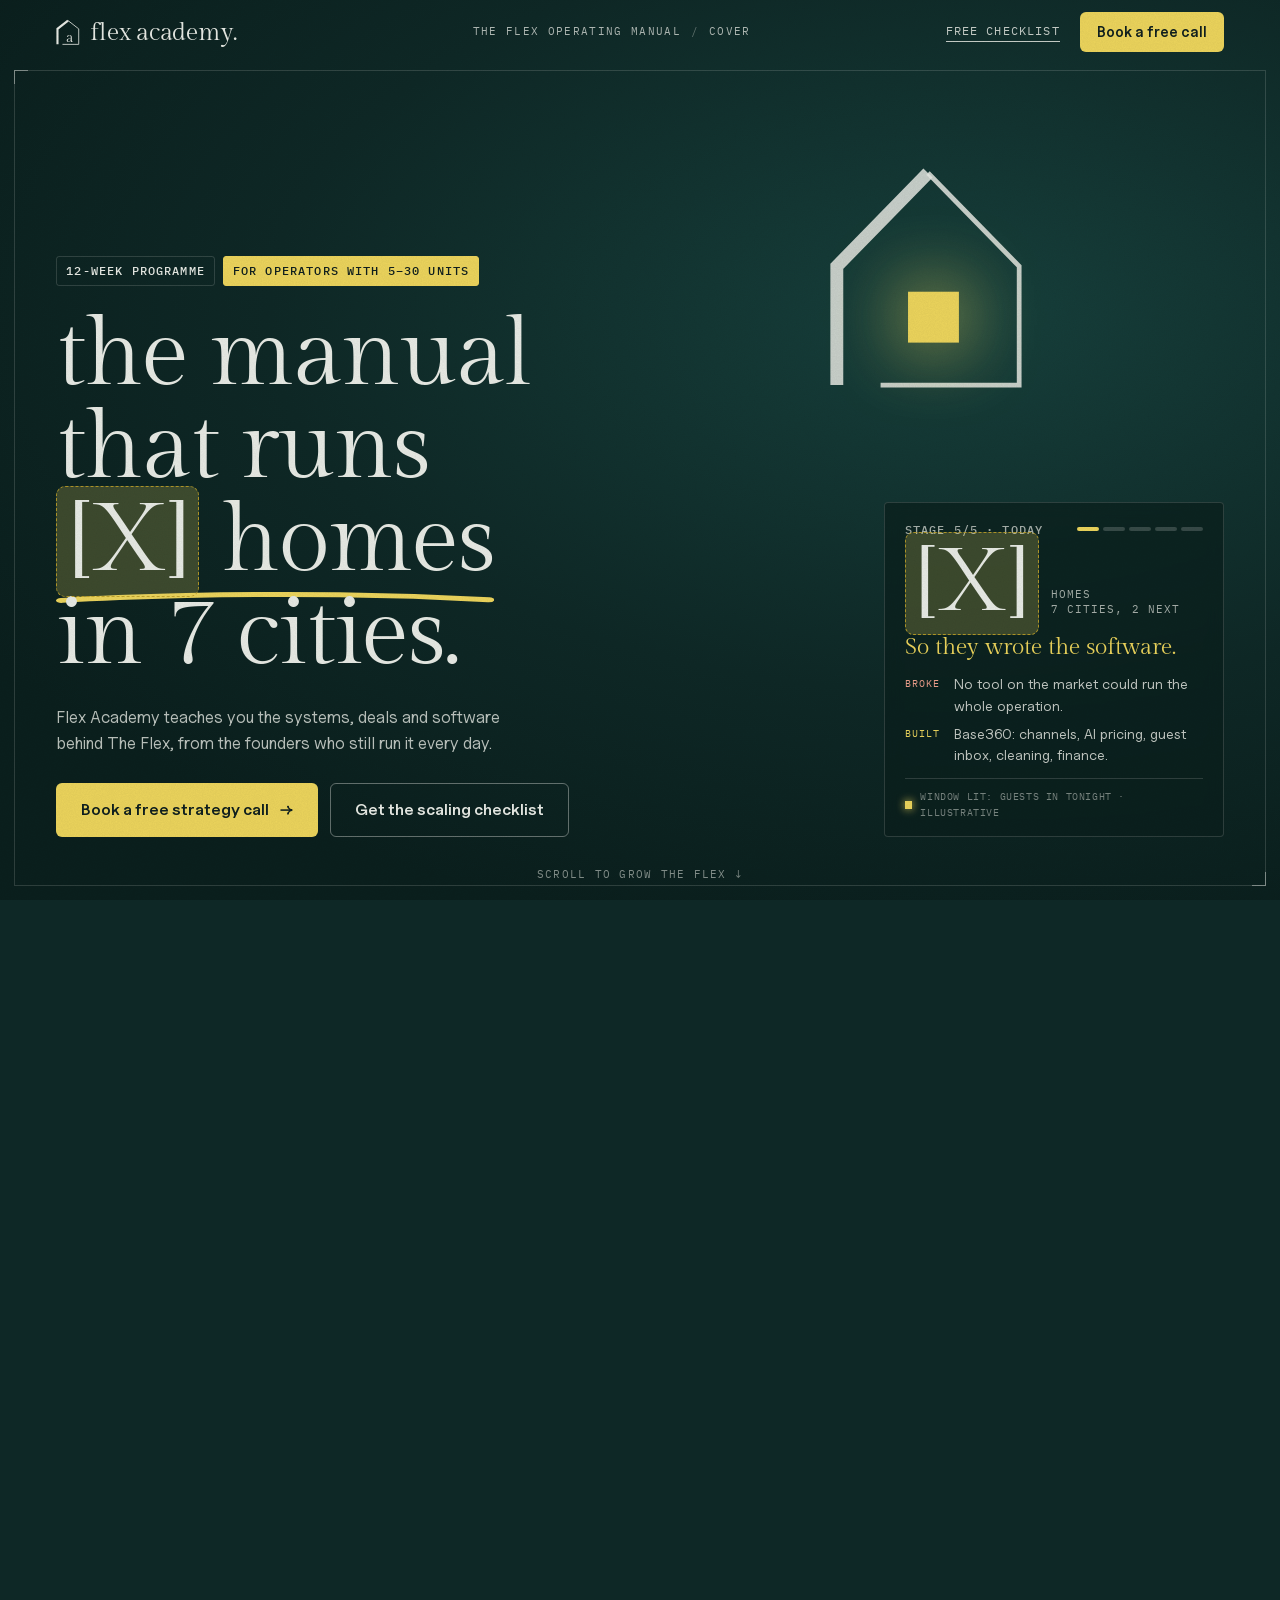
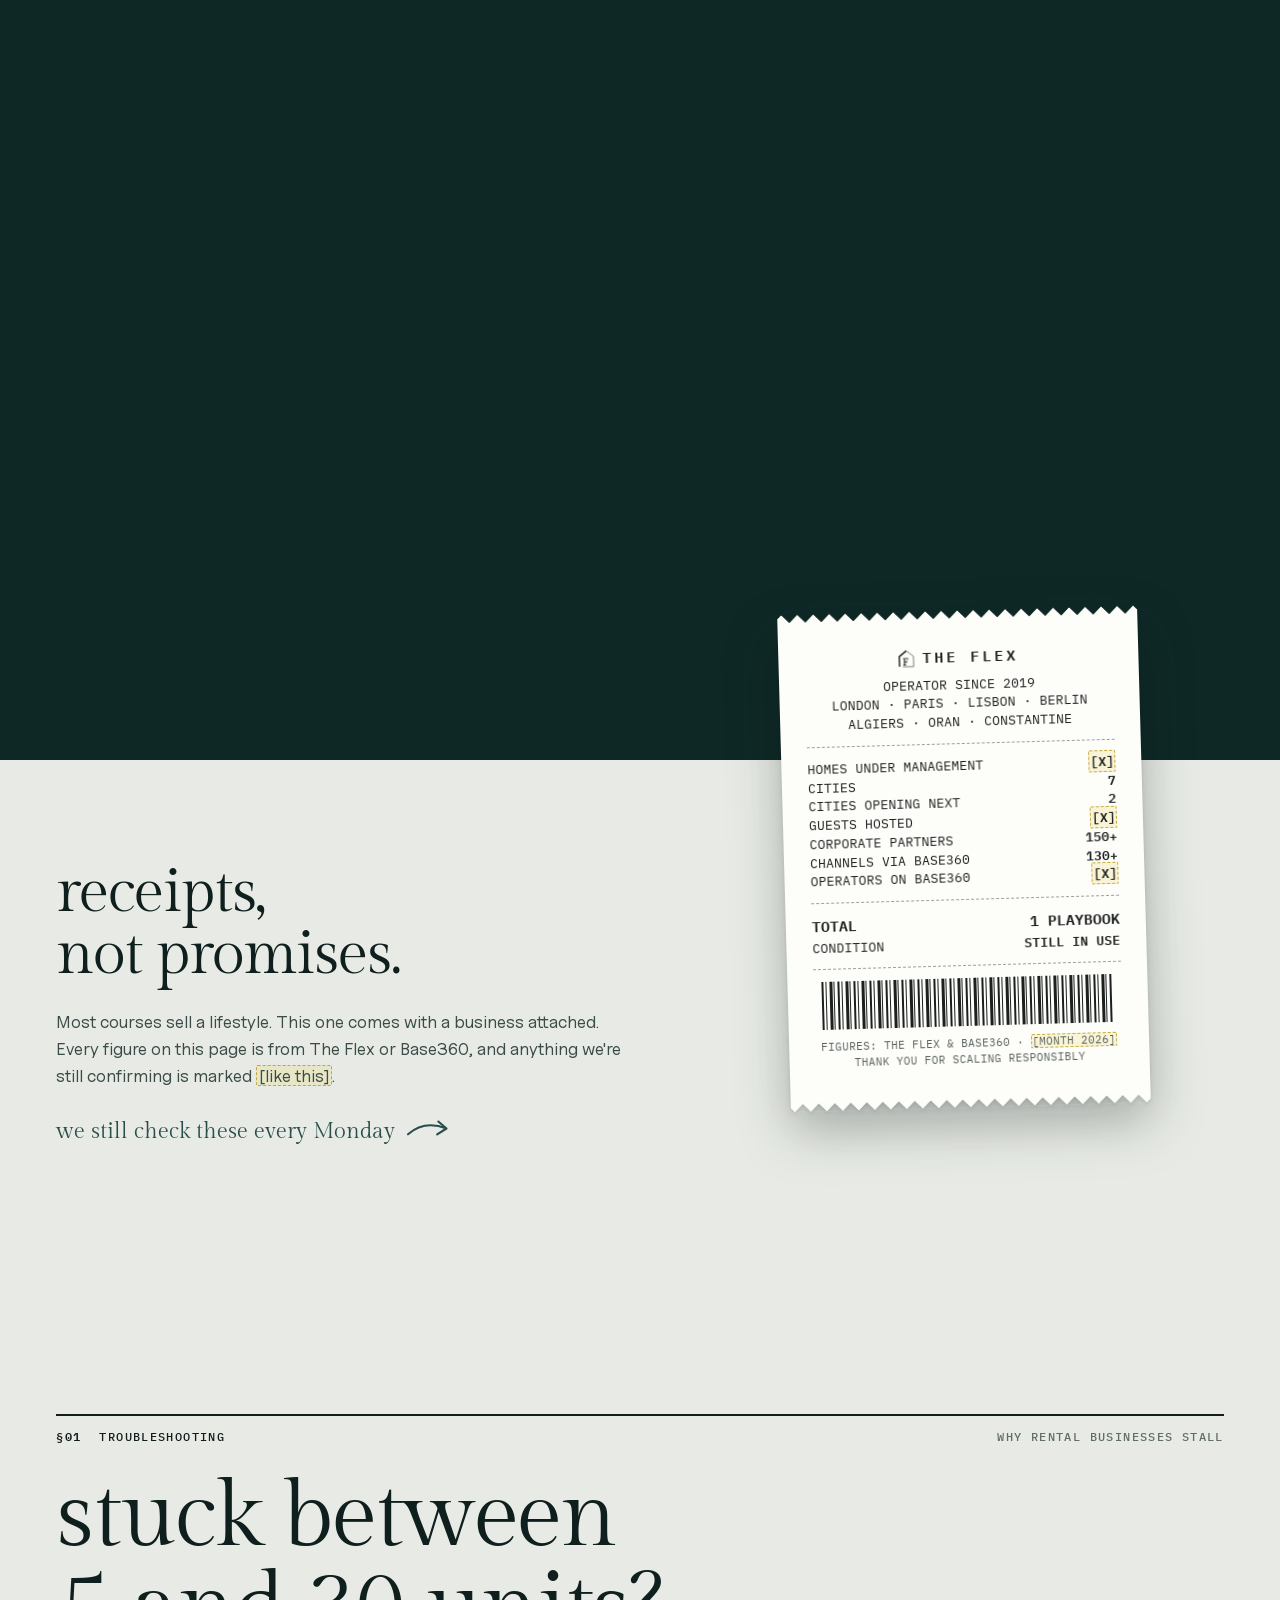
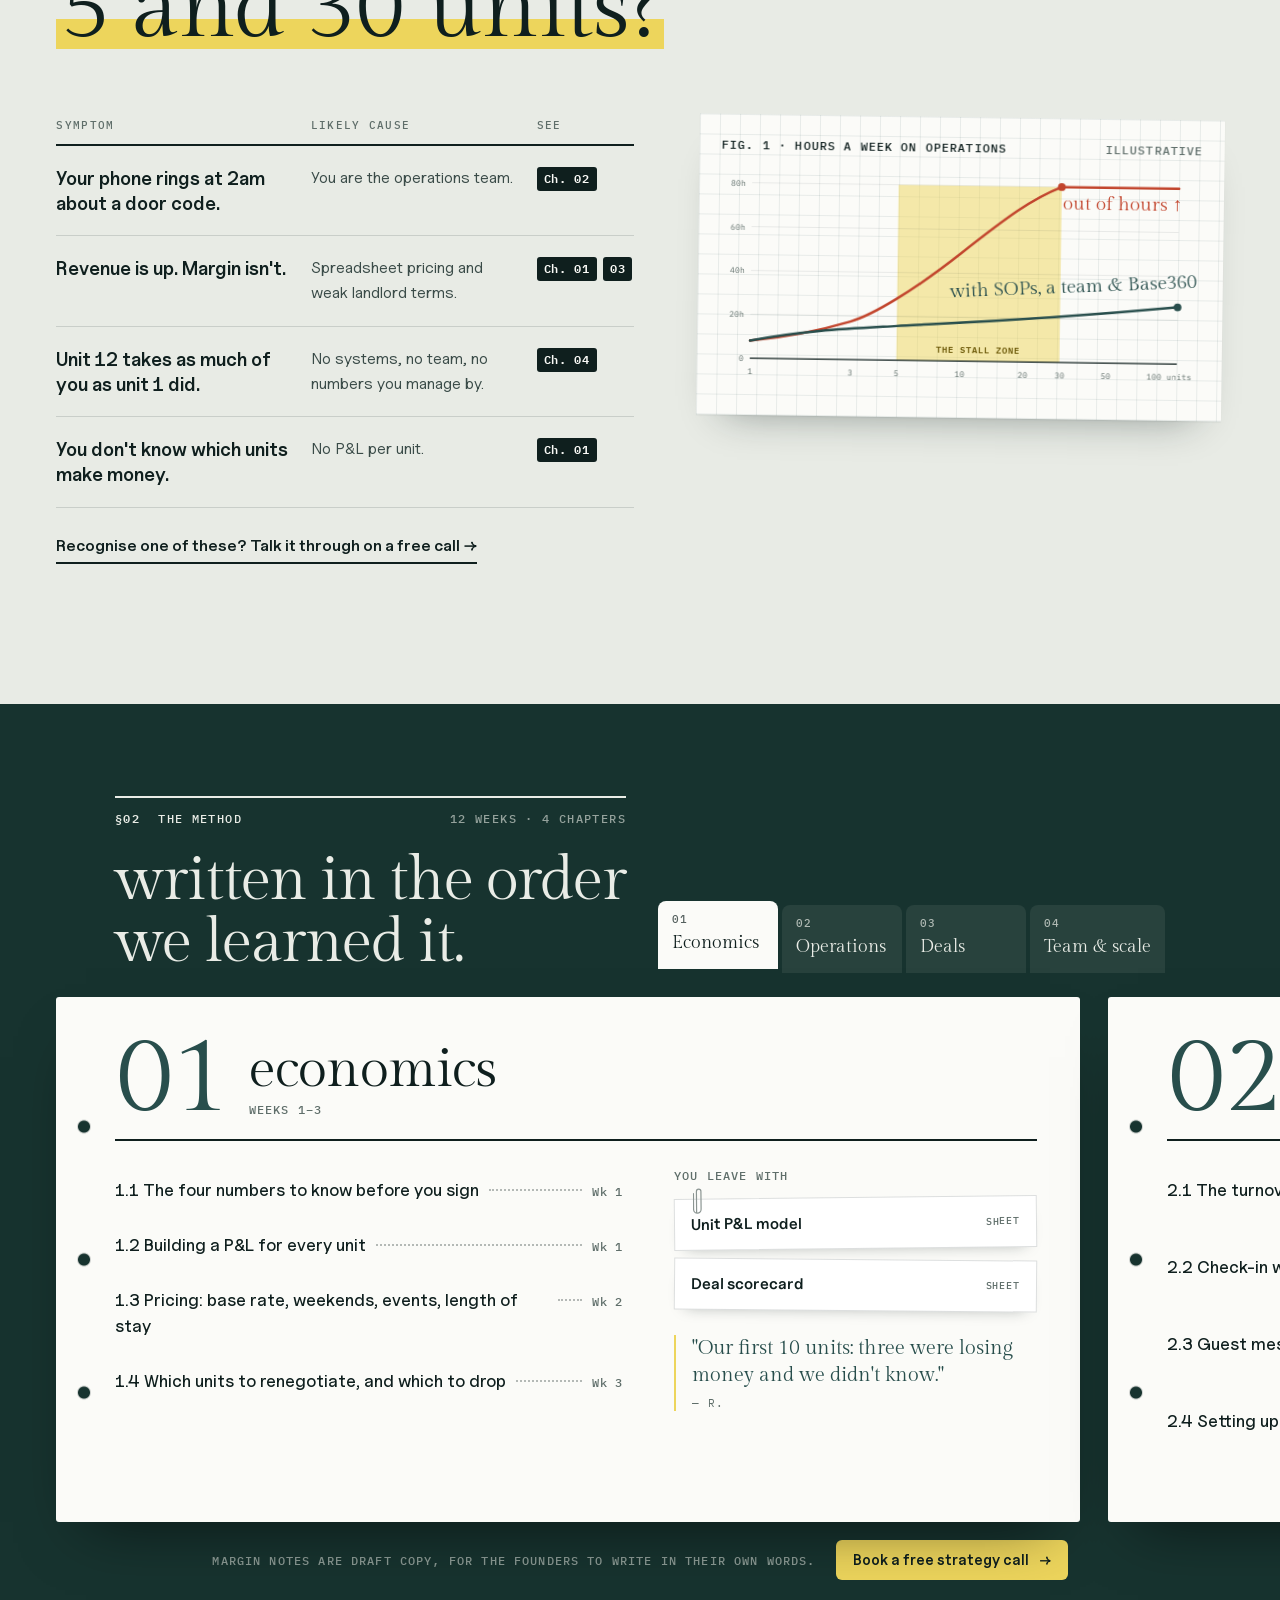
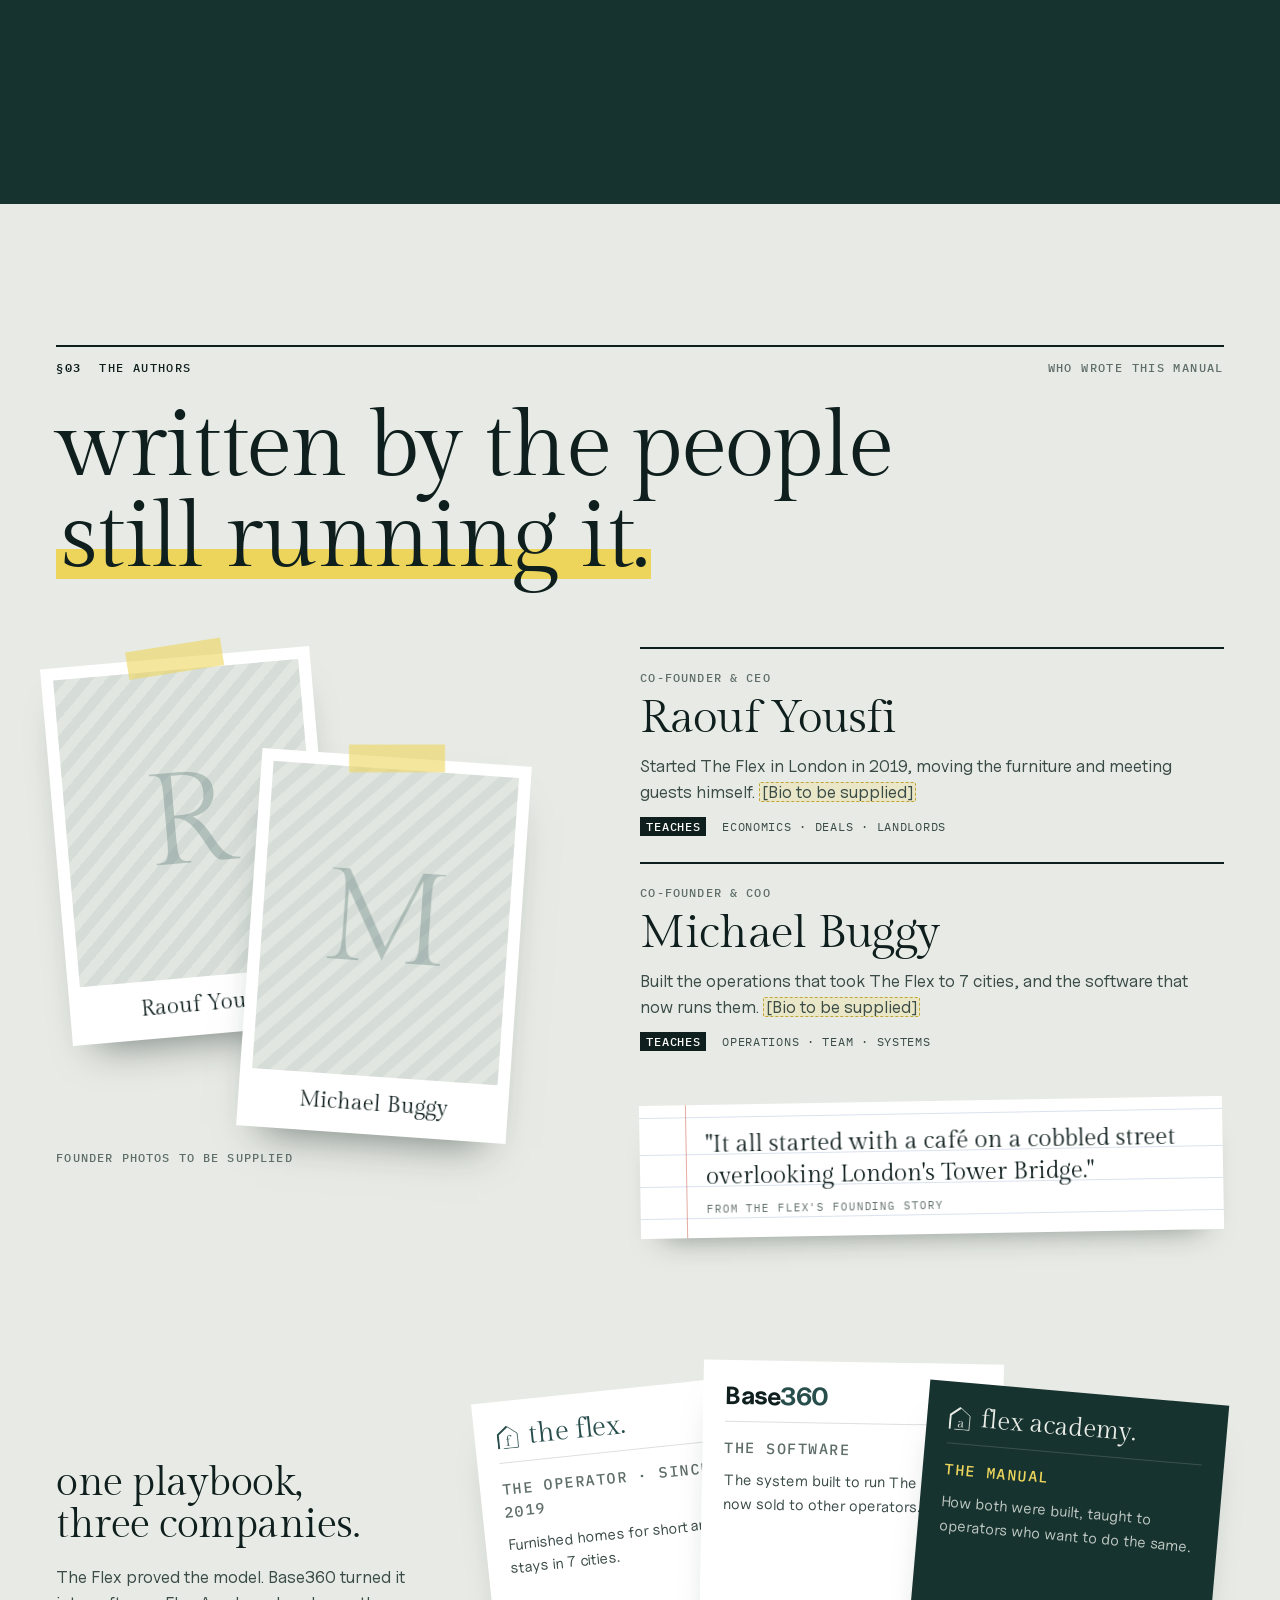
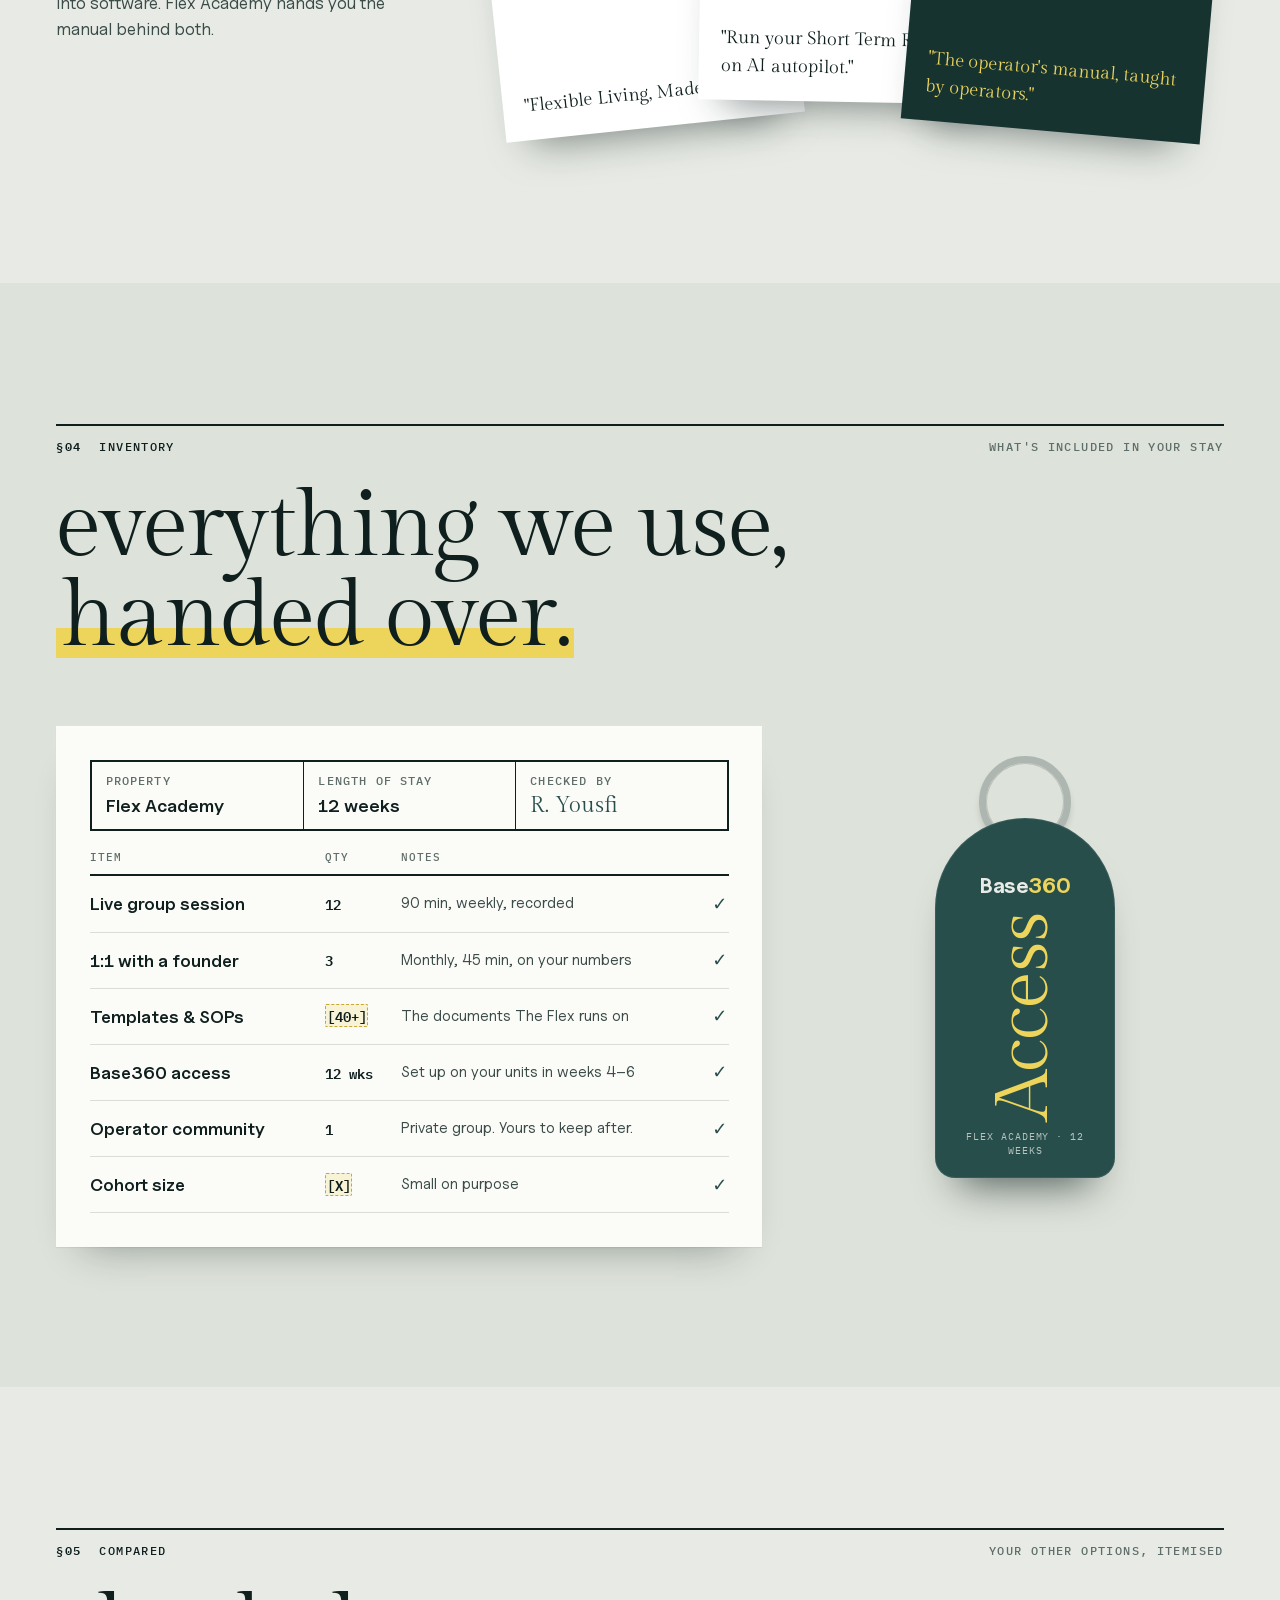
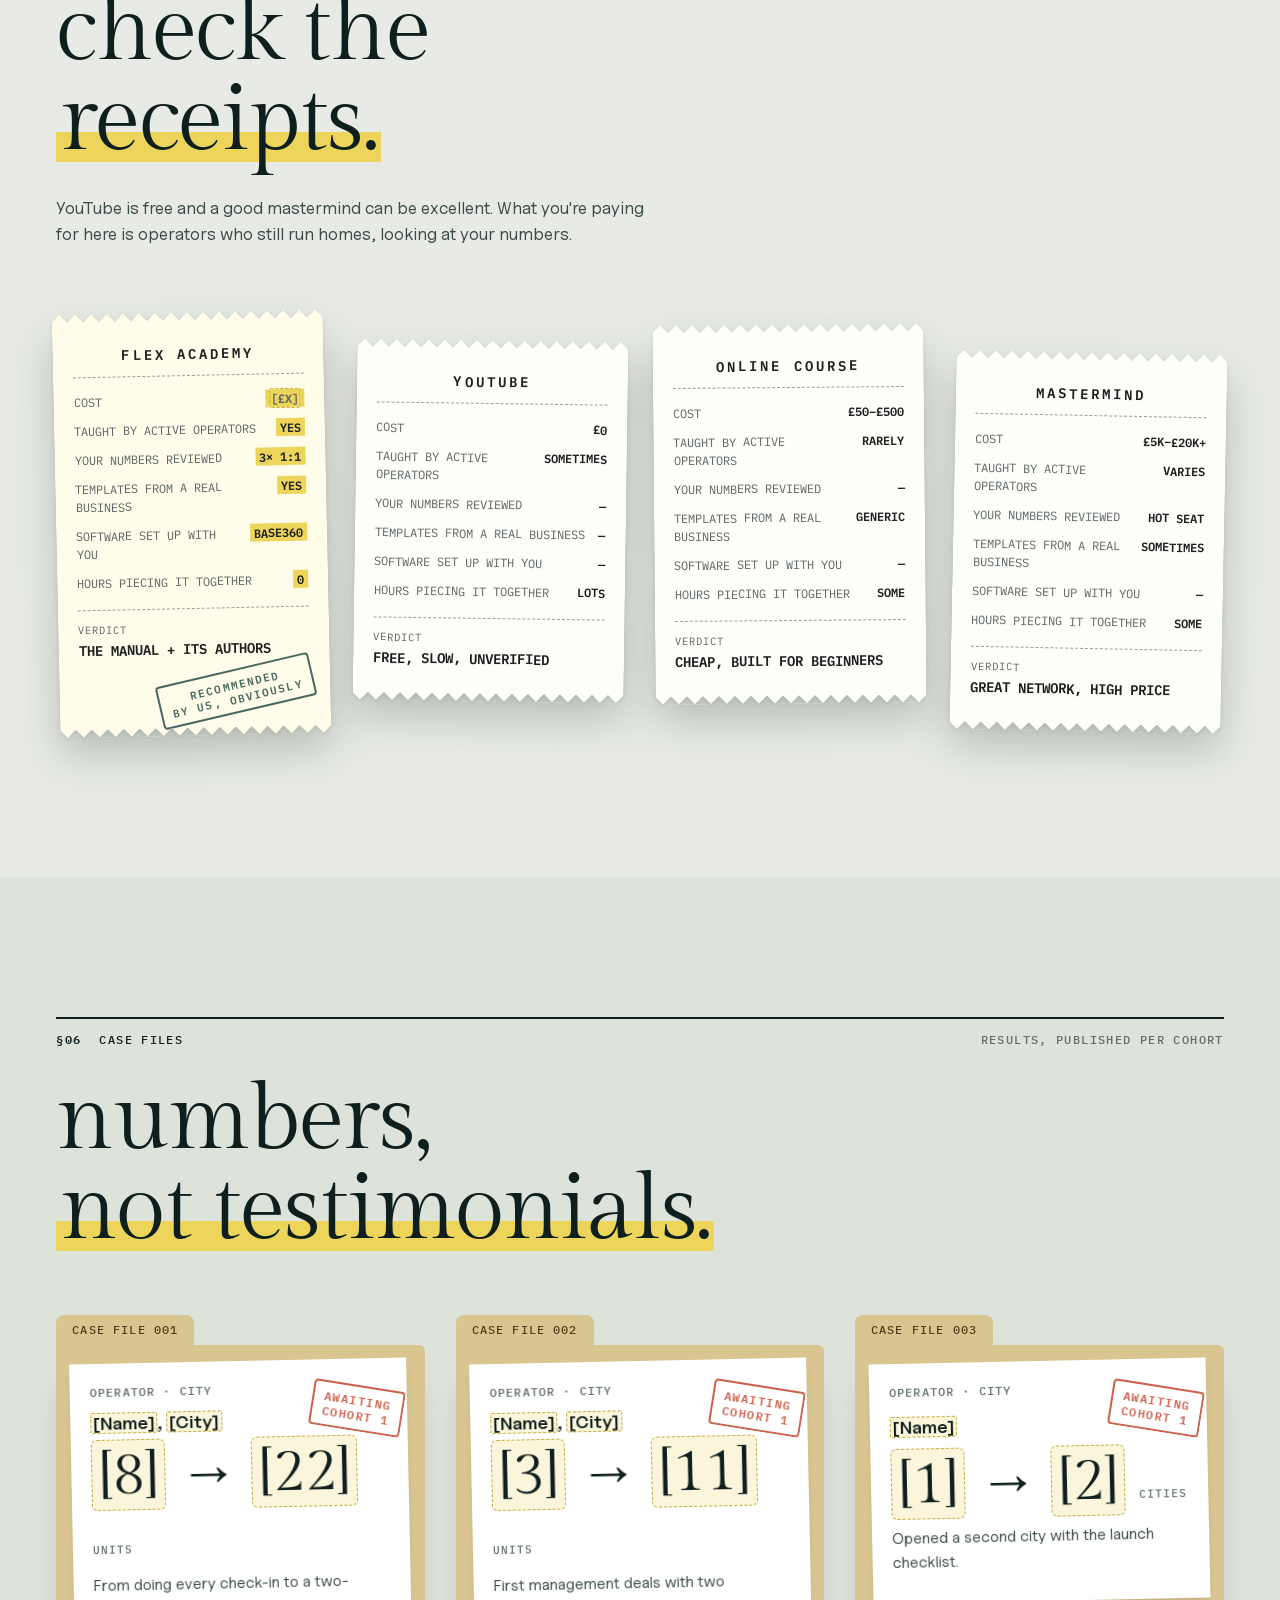
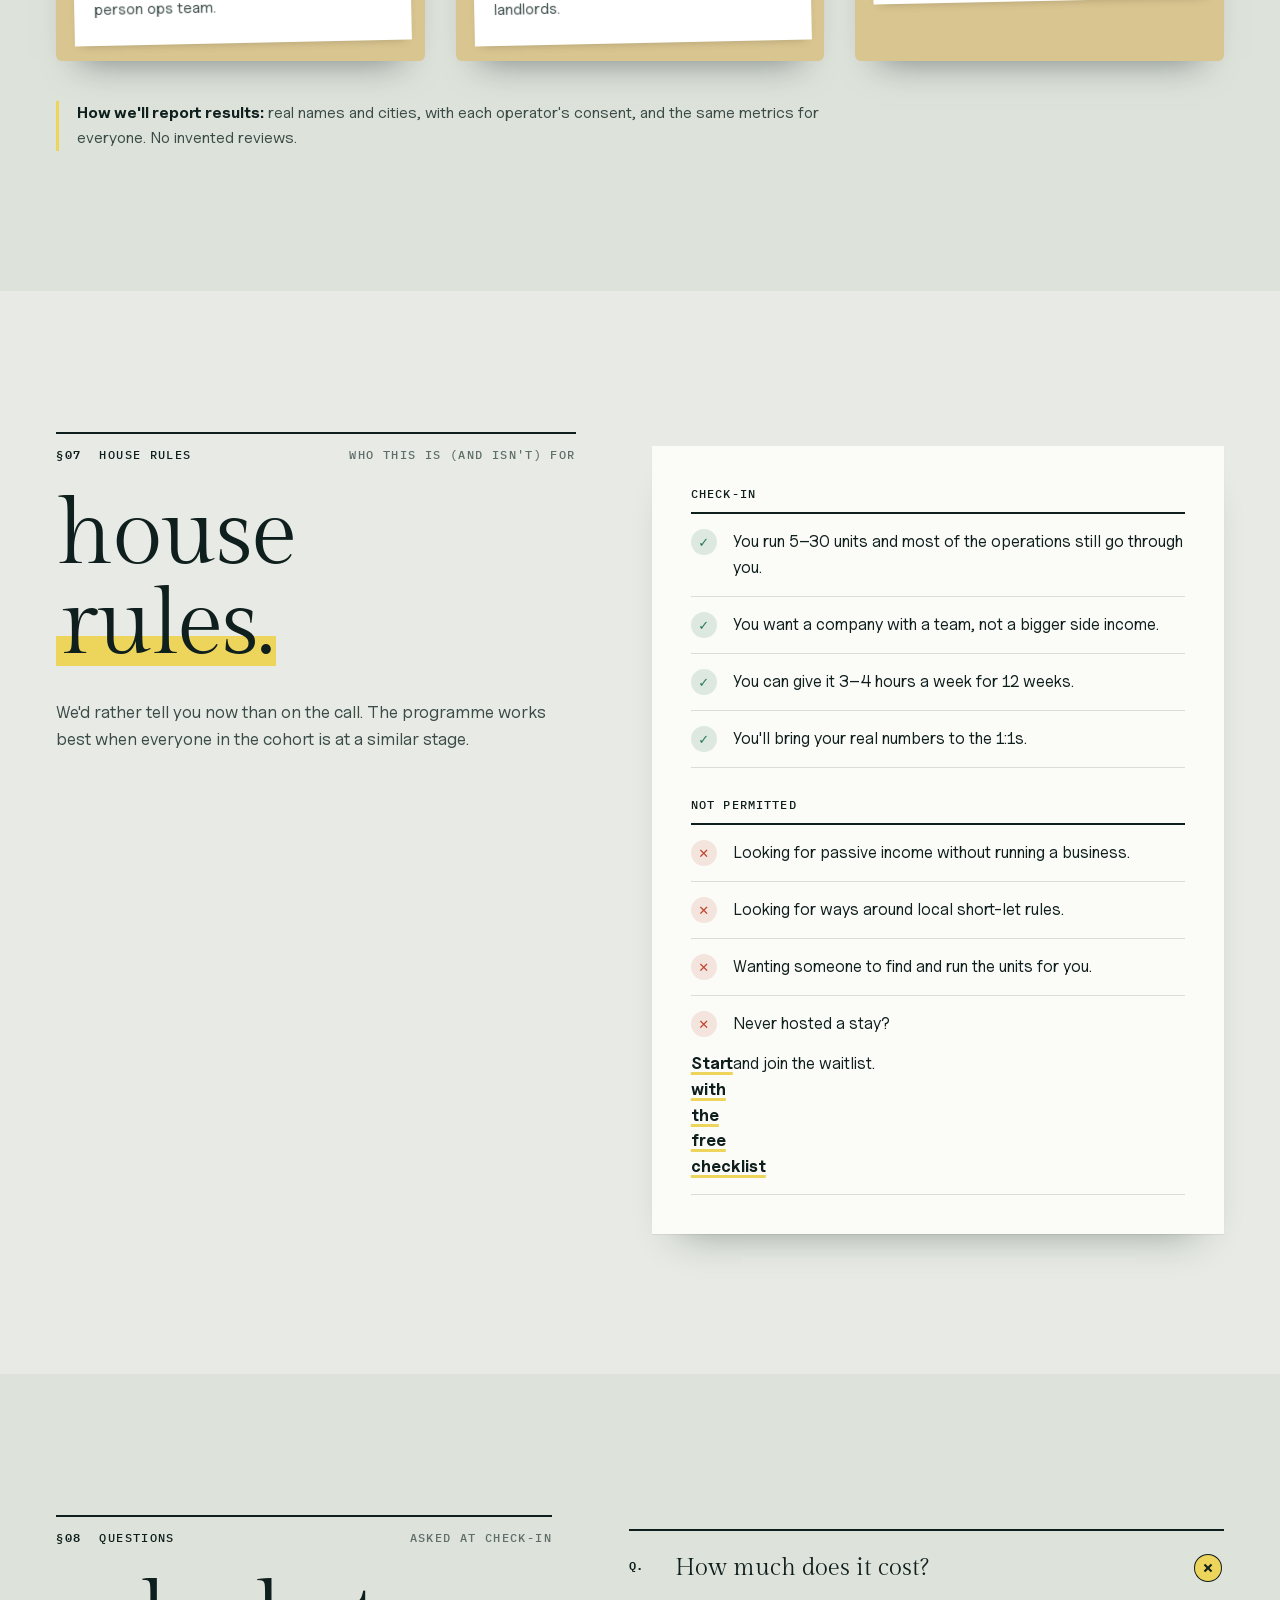
==== commit d178417d: "Use Uncut Sans for body and interface text Replaces Mona Sans with Uncut Sans (Kasper Nordkvist, SIL" ====
--- a/sites/01-receipts/index.html
+++ b/sites/01-receipts/index.html
@@ -7,7 +7,7 @@
 <meta name="description" content="The operating manual behind The Flex, taught by its founders. A 12-week programme for short-term rental operators with 5–30 units.">
 <meta name="theme-color" content="#12302D">
 <link rel="preload" href="fonts/gilda-display.woff2" as="font" type="font/woff2" crossorigin>
-<link rel="preload" href="fonts/monasans-var.woff2" as="font" type="font/woff2" crossorigin>
+<link rel="preload" href="fonts/uncutsans-var.woff2" as="font" type="font/woff2" crossorigin>
 <link rel="stylesheet" href="styles.css">
 </head>
 <body>
--- a/sites/01-receipts/styles.css
+++ b/sites/01-receipts/styles.css
@@ -8,9 +8,9 @@
 
 /* self-hosted fonts (SIL Open Font License)
    Gilda Display: closest open match to the serif in The Flex's "the flex." wordmark (swap in the licensed original if supplied)
-   Mona Sans: body and interface · IBM Plex Mono: receipts, labels, data */
+   Uncut Sans (Kasper Nordkvist): body and interface, as used on The Flex's own site · IBM Plex Mono: receipts, labels, data */
 @font-face{font-family:"Gilda Display";src:url("fonts/gilda-display.woff2") format("woff2");font-weight:400;font-style:normal;font-display:swap}
-@font-face{font-family:"Mona Sans";src:url("fonts/monasans-var.woff2") format("woff2");font-weight:200 900; 125%;font-style:normal;font-display:swap}
+@font-face{font-family:"Uncut Sans";src:url("fonts/uncutsans-var.woff2") format("woff2");font-weight:300 700;font-style:normal;font-display:swap}
 @font-face{font-family:"IBM Plex Mono";src:url("fonts/plexmono-400.woff2") format("woff2");font-weight:400;font-display:swap}
 @font-face{font-family:"IBM Plex Mono";src:url("fonts/plexmono-500.woff2") format("woff2");font-weight:500;font-display:swap}
 @font-face{font-family:"IBM Plex Mono";src:url("fonts/plexmono-600.woff2") format("woff2");font-weight:600;font-display:swap}
@@ -37,7 +37,7 @@
   --focus:var(--ink);
 
   --serif:"Gilda Display","Didot","Bodoni 72",Georgia,serif;
-  --sans:"Mona Sans",system-ui,-apple-system,"Segoe UI",sans-serif;
+  --sans:"Uncut Sans",system-ui,-apple-system,"Segoe UI",sans-serif;
   --mono:"IBM Plex Mono",ui-monospace,Menlo,monospace;
 
   --gutter:clamp(20px,4.4vw,64px);
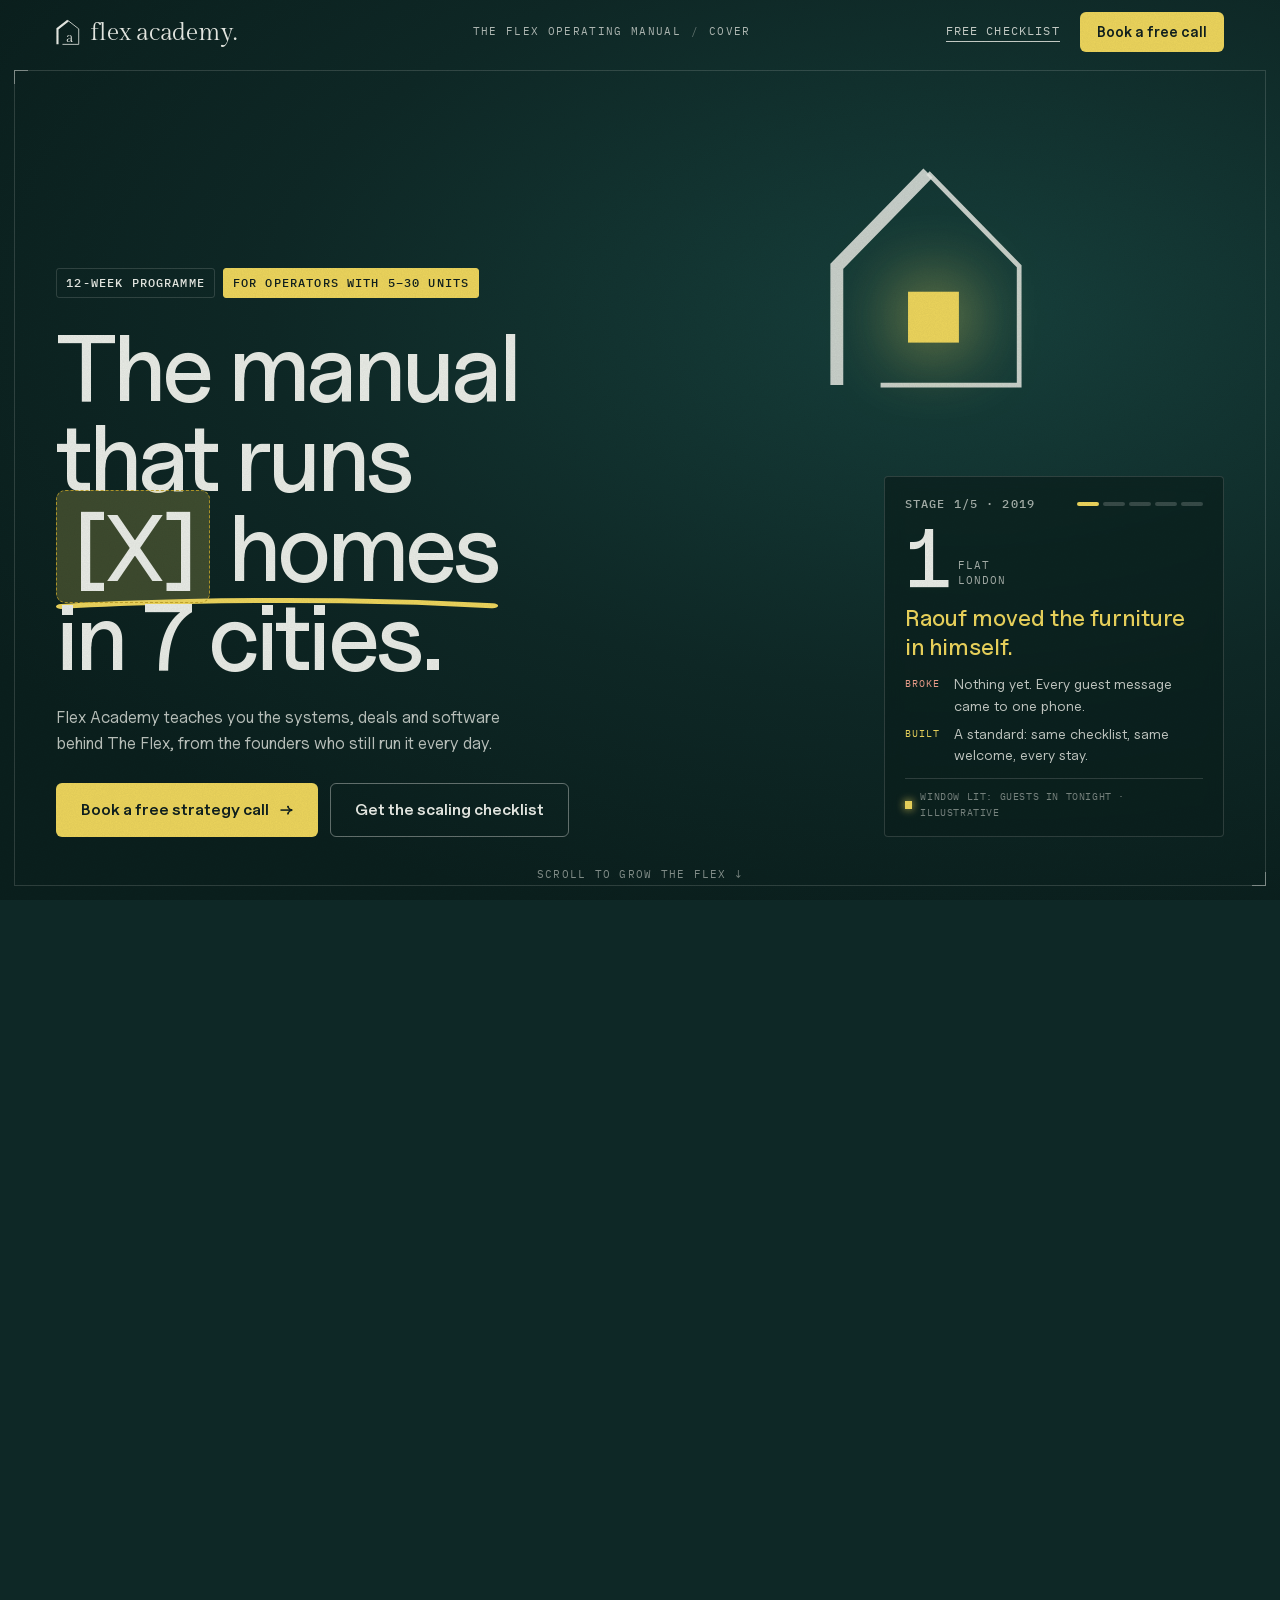
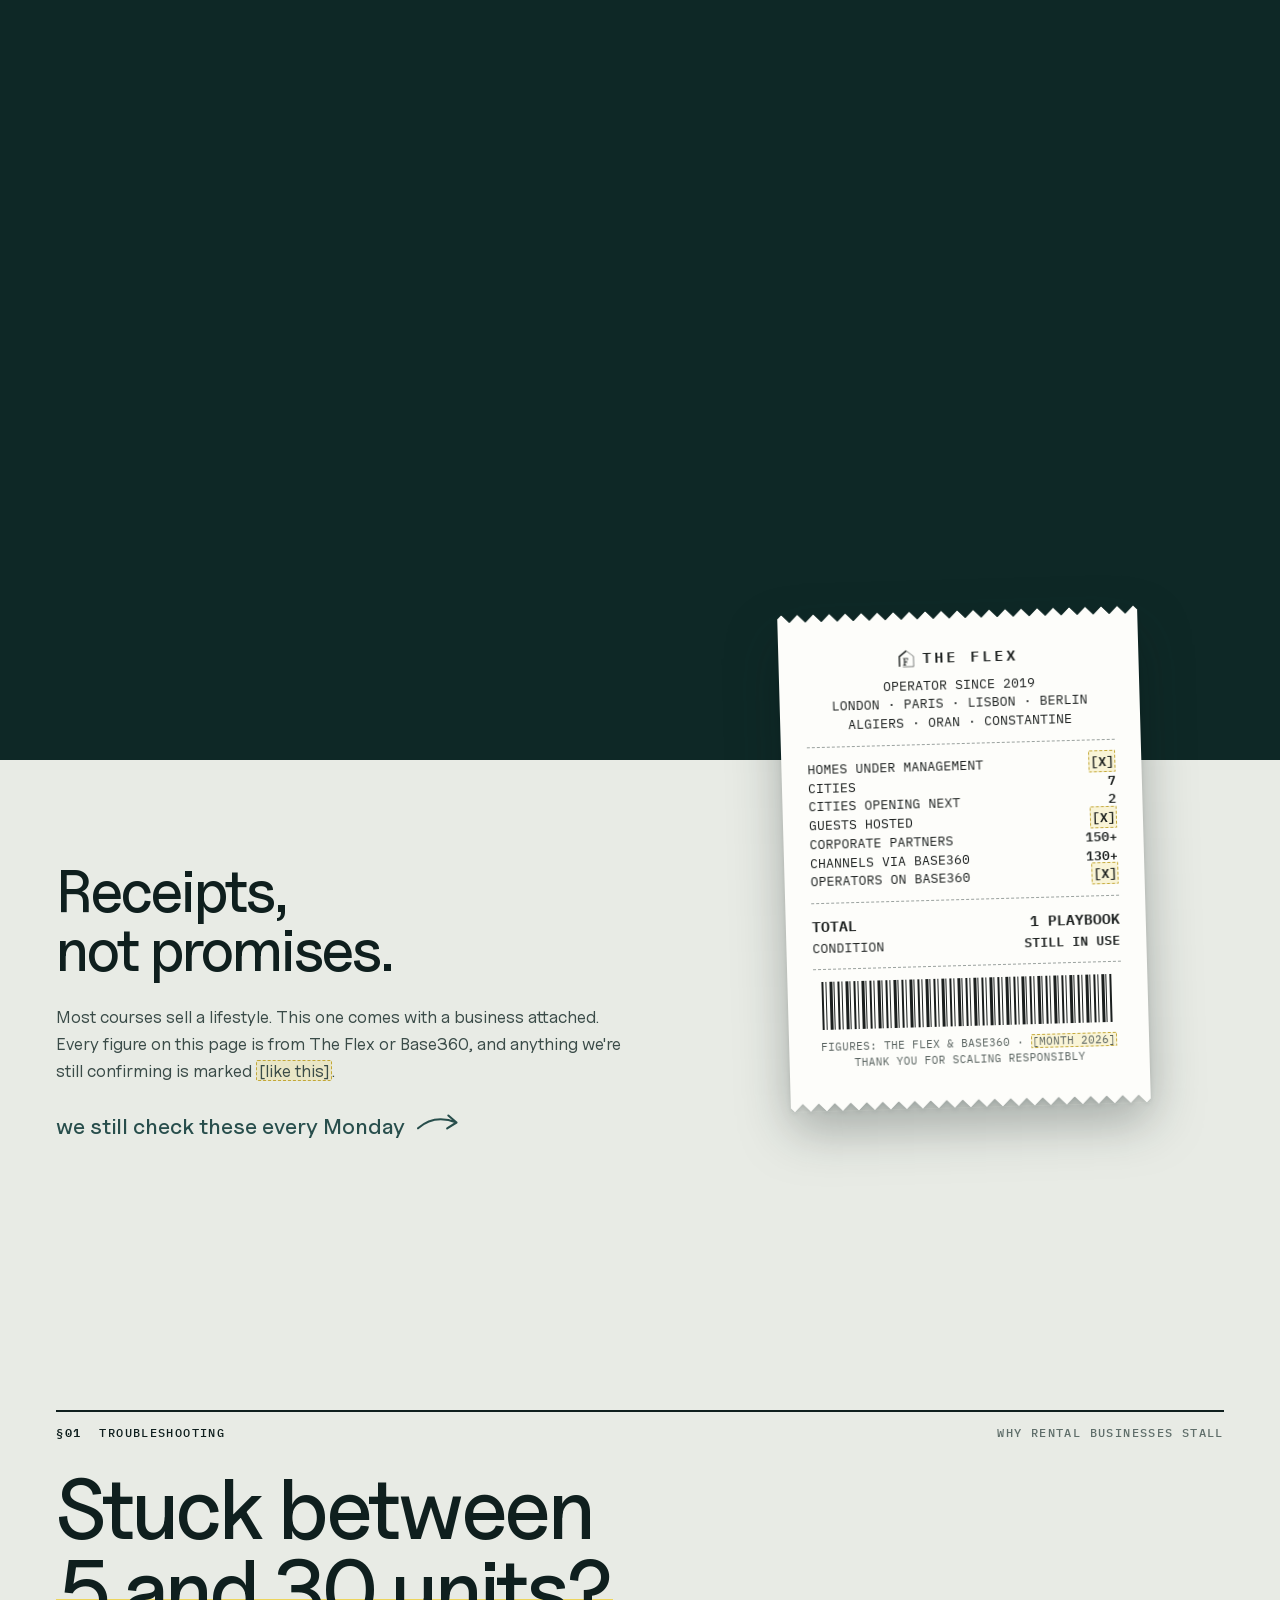
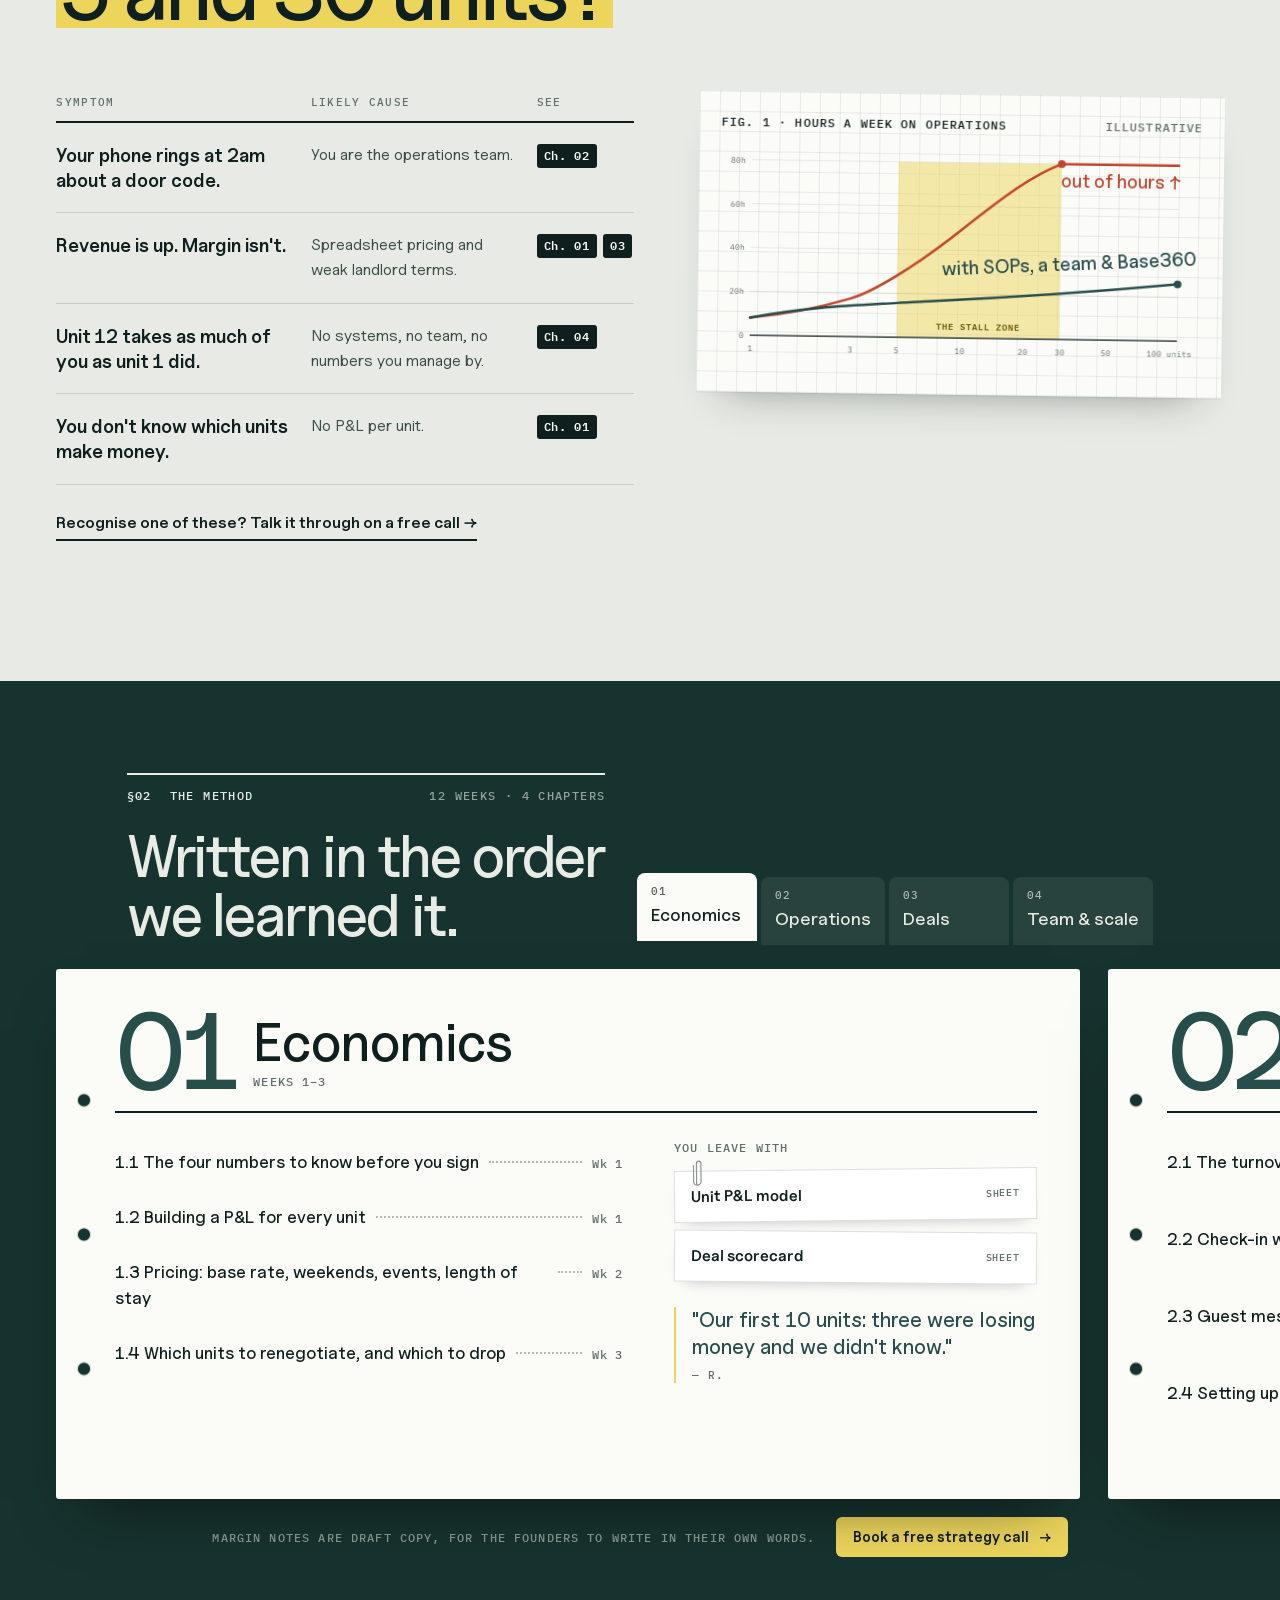
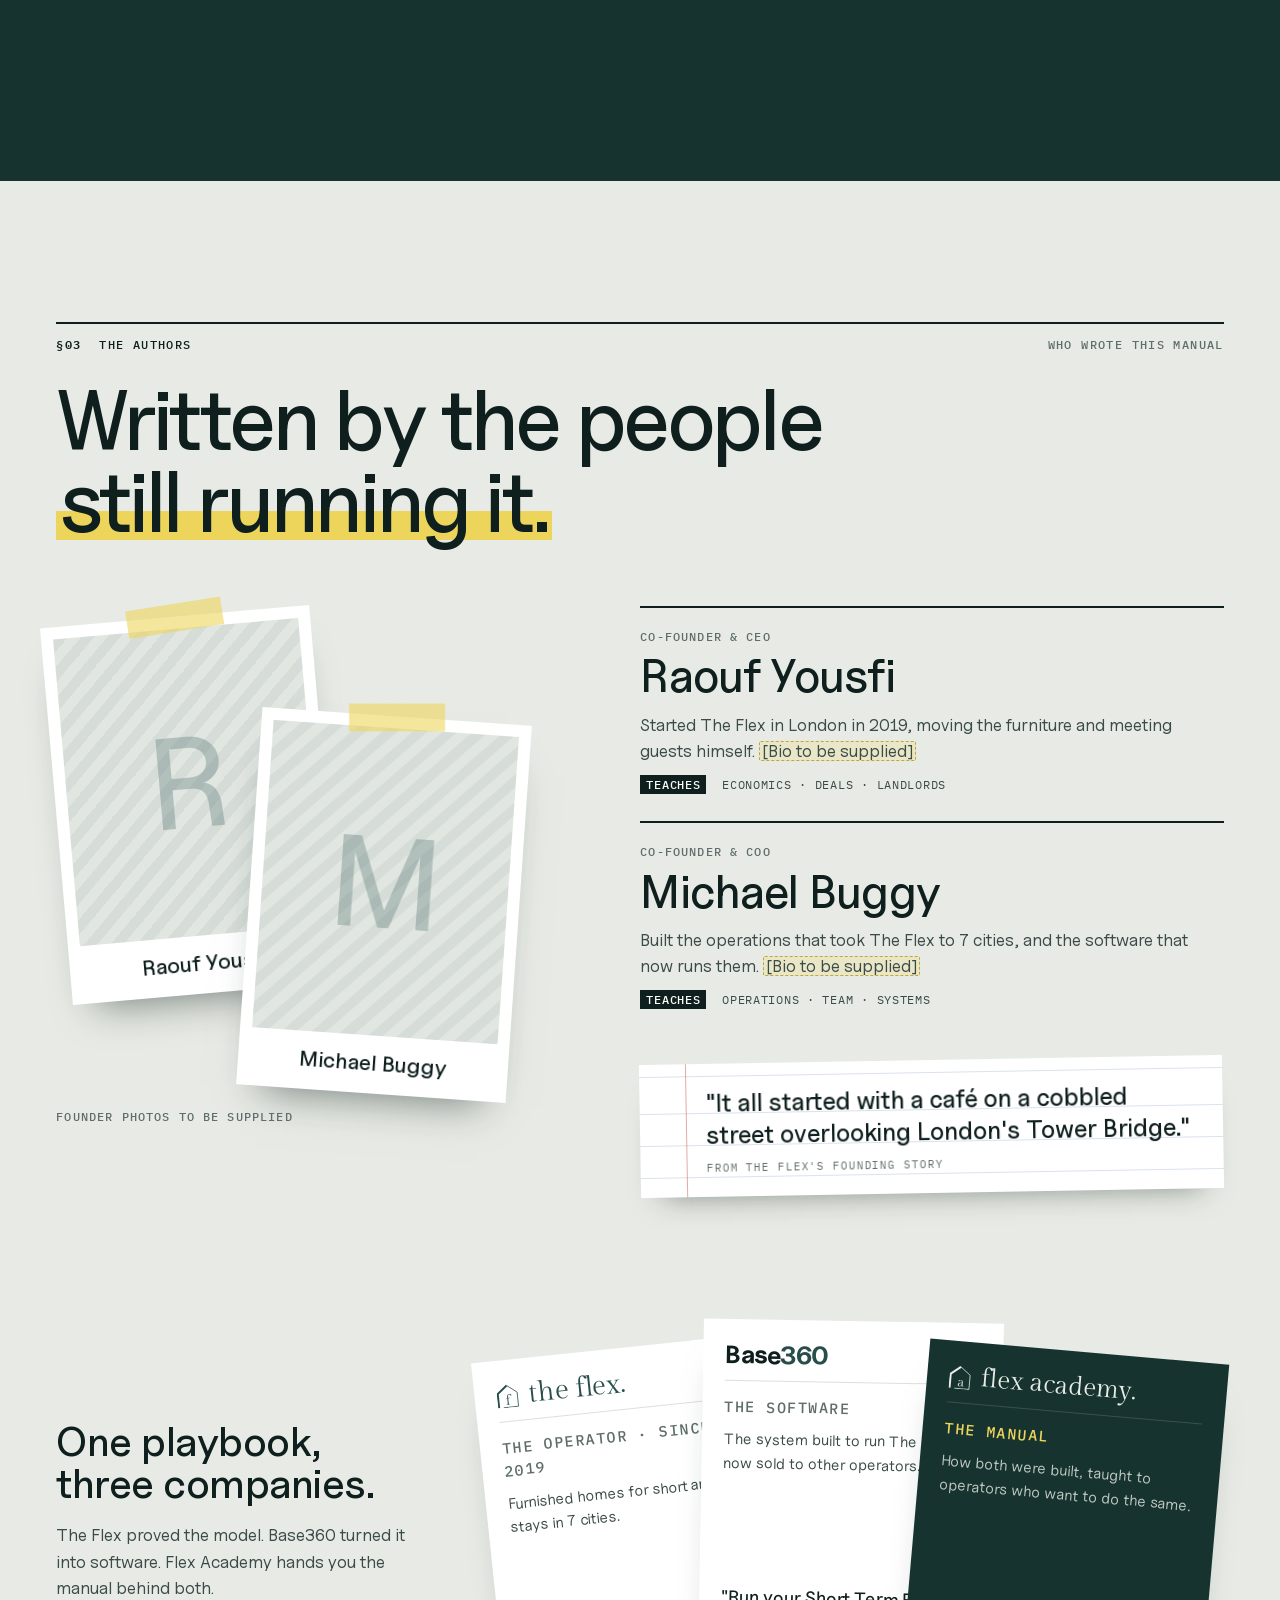
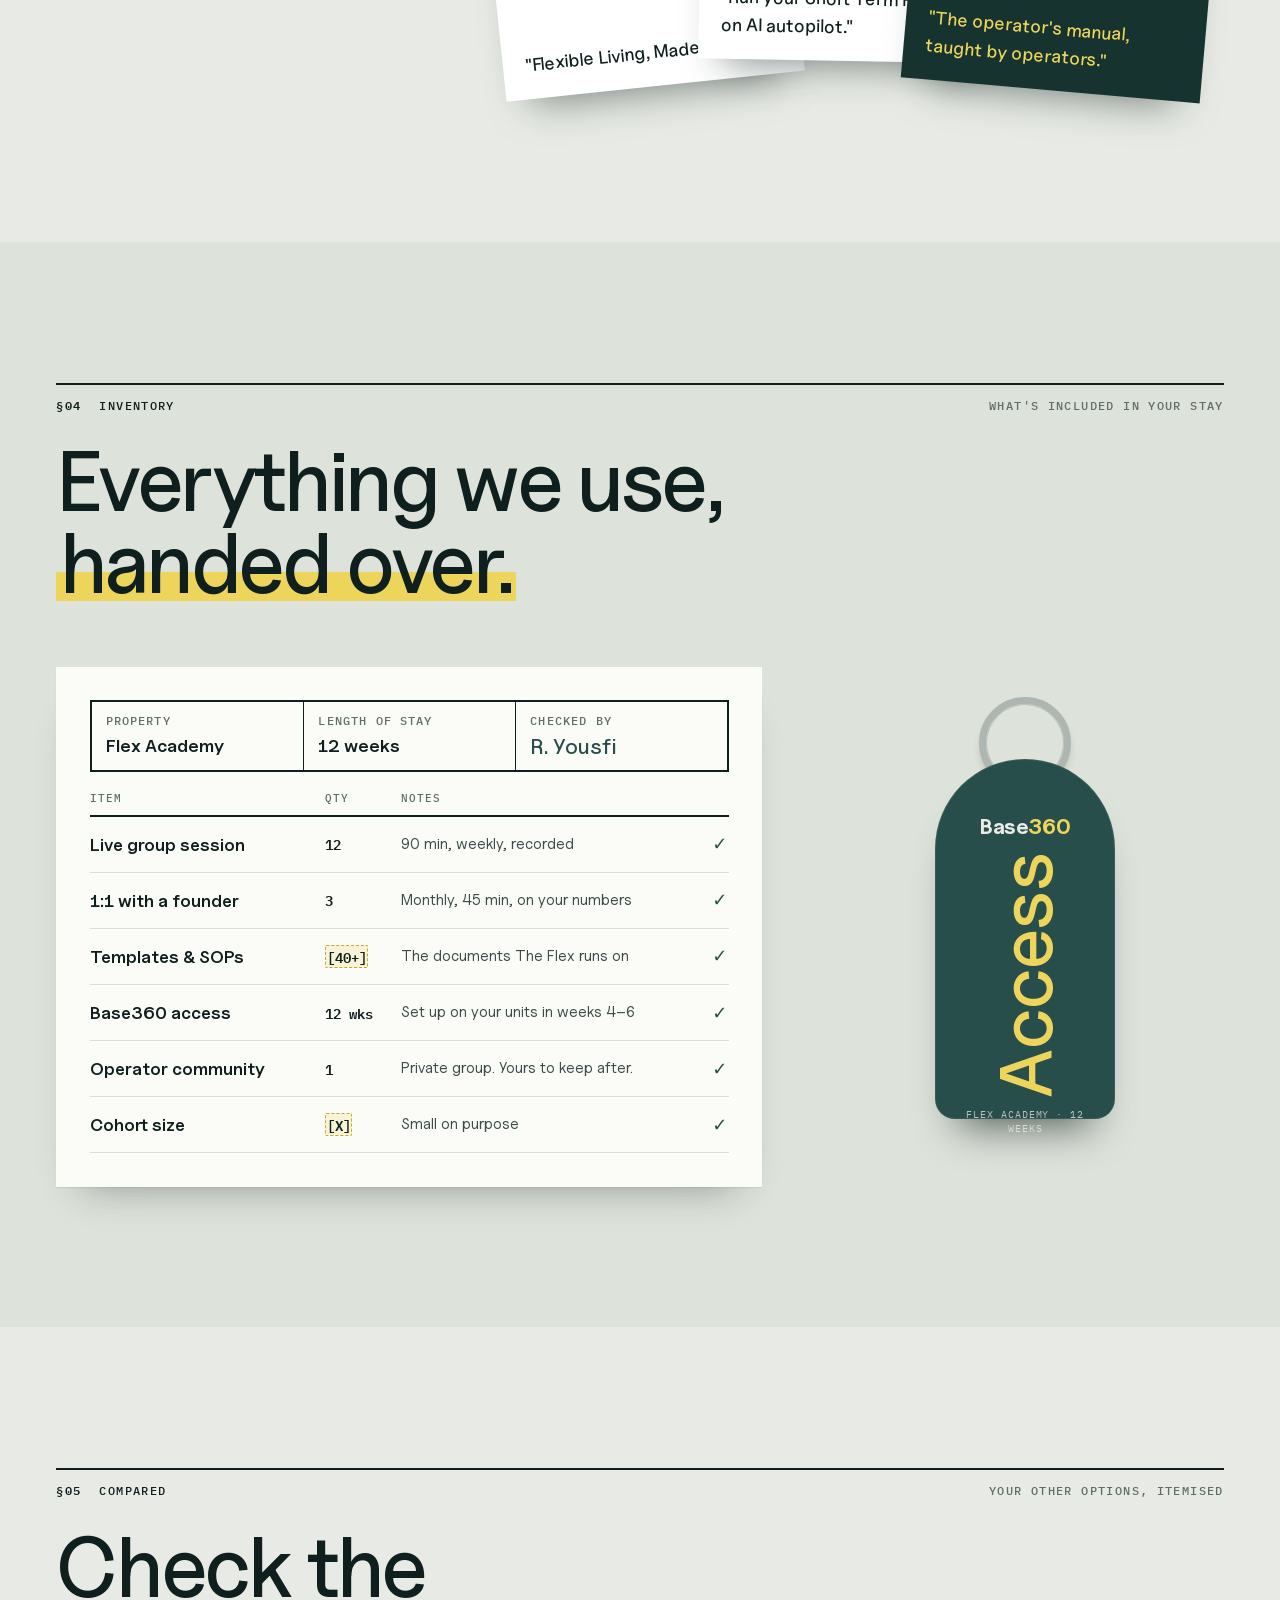
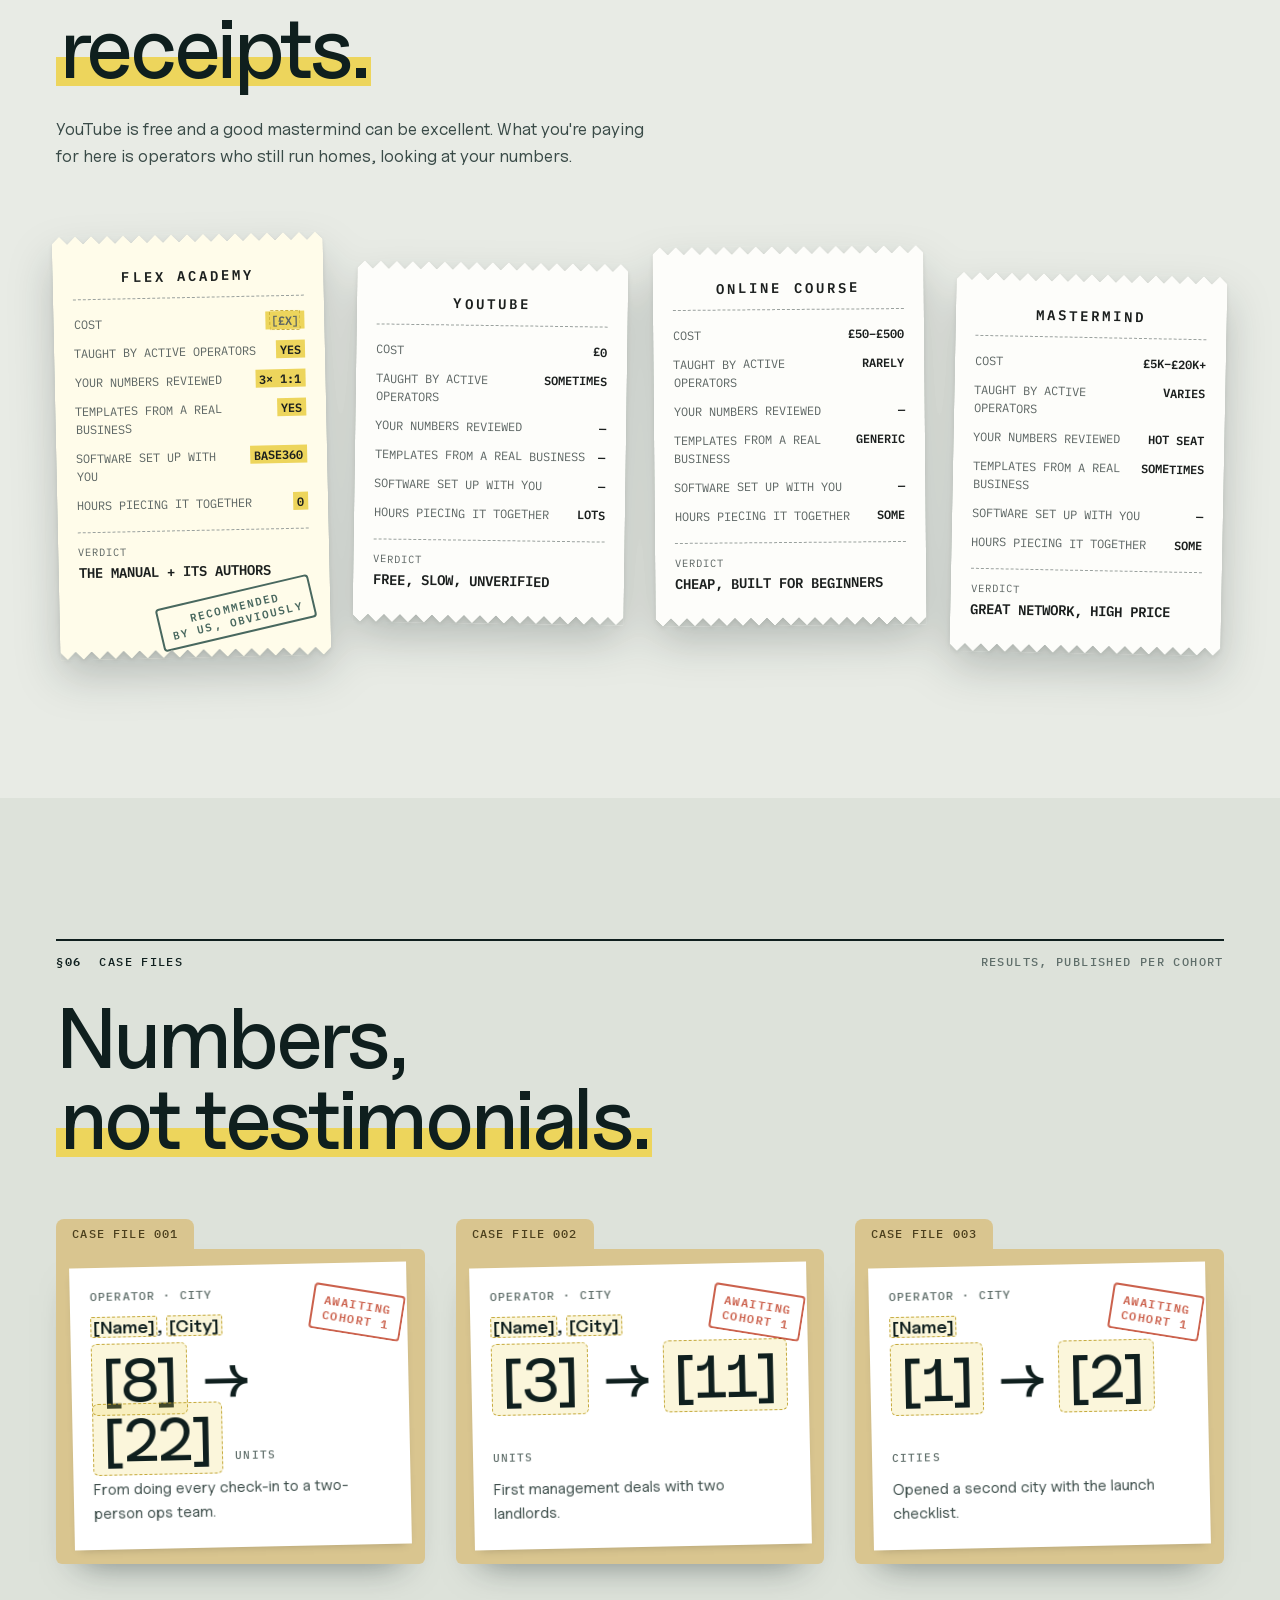
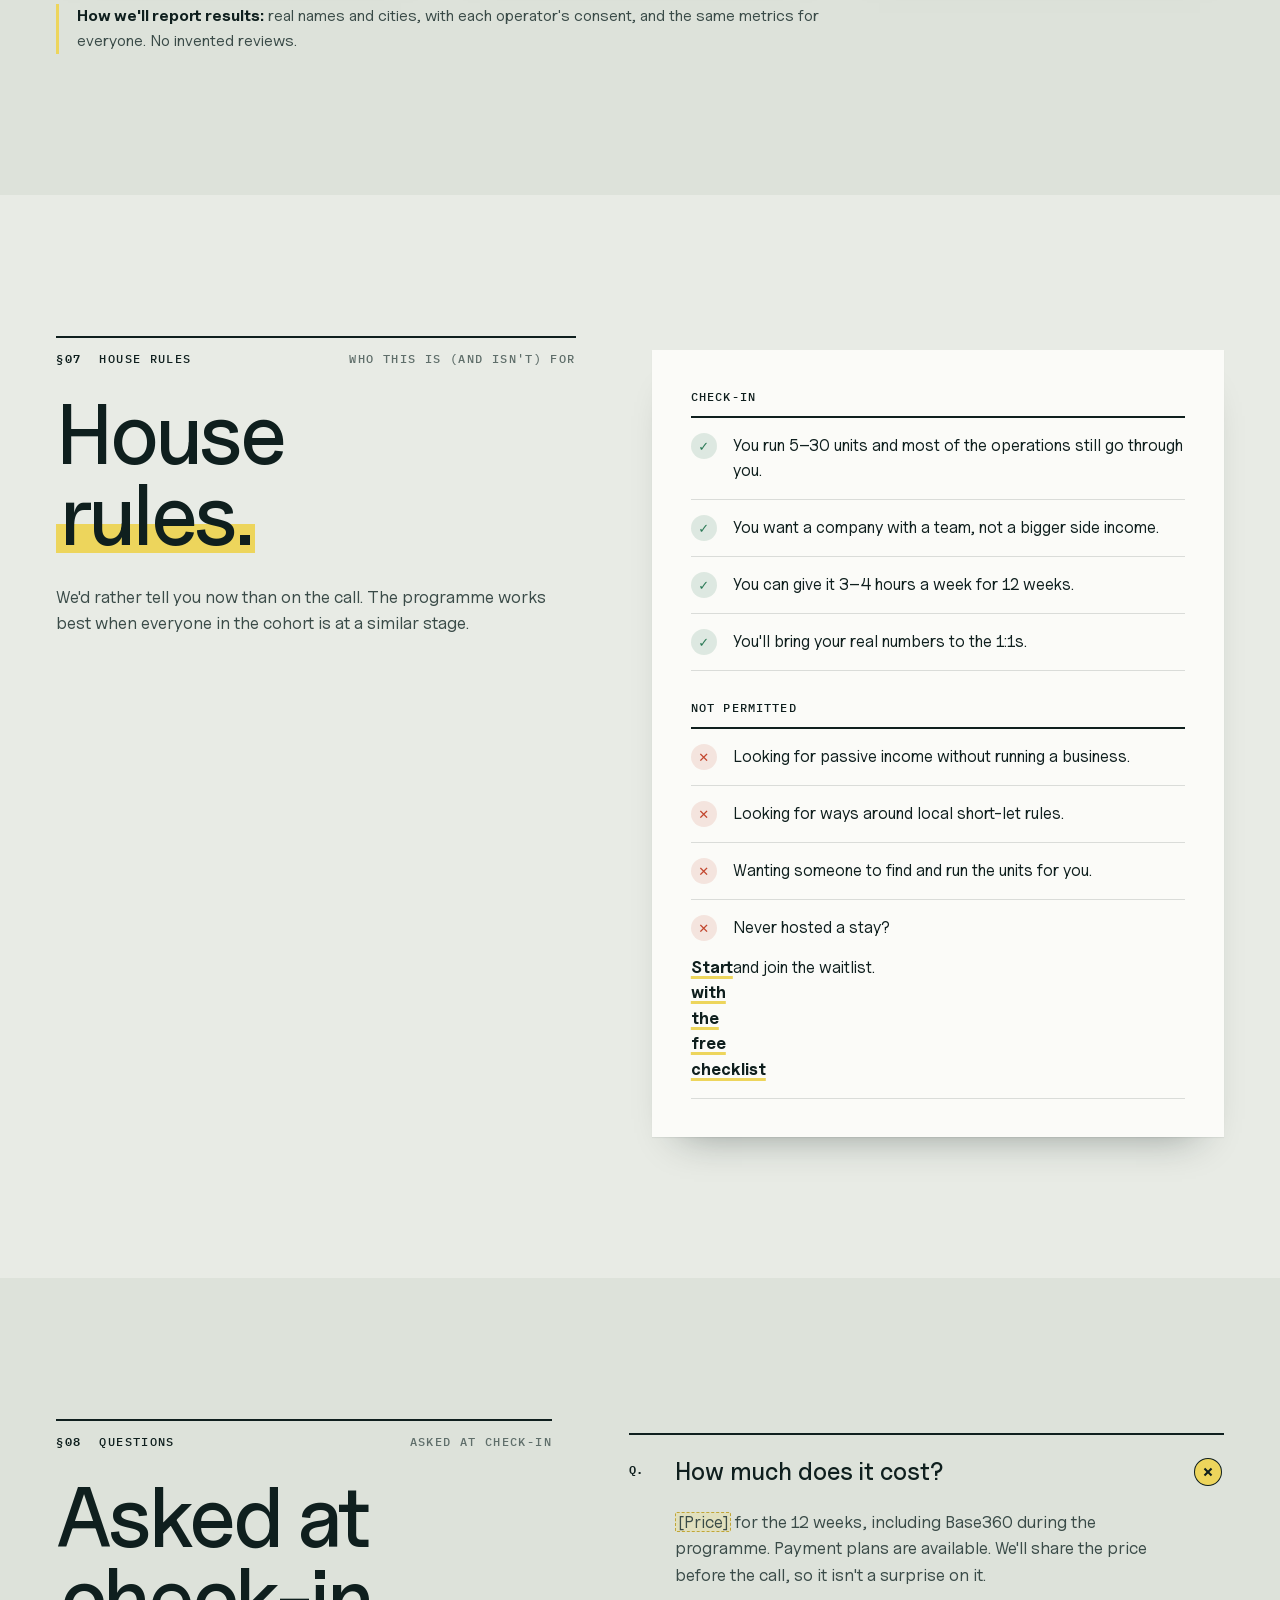
==== commit c0950c8c: "Set headlines in Uncut Sans; keep the logo serif for the wordmark only Headlines, numerals and form " ====
--- a/sites/01-receipts/index.html
+++ b/sites/01-receipts/index.html
@@ -521,7 +521,7 @@
         <dl class="t-fields">
           <div><dt>Guest</dt><dd>You</dd></div>
           <div><dt>Host</dt><dd>The Flex &amp; Base360 team</dd></div>
-          <div><dt>Duration</dt><dd>20 to 30 min</dd></div>
+          <div><dt>Duration</dt><dd>20–30 min</dd></div>
           <div><dt>Price</dt><dd>Free</dd></div>
         </dl>
         <ol class="t-steps">
--- a/sites/01-receipts/styles.css
+++ b/sites/01-receipts/styles.css
@@ -1,13 +1,13 @@
 /* =========================================================
    Flex Academy · Exploration 1 · "The Operating Manual"
    The page is The Flex's own operating manual, annotated by
-   its founders. Shares The Flex's green, house mark and logo
-   serif (headlines set lowercase with a full stop, like
-   "the flex."); a highlighter is Flex Academy's own accent.
+   its founders. Shares The Flex's green, house mark and site
+   typeface (Uncut Sans); the logo serif appears only in the
+   "flex academy." wordmark. A highlighter is Flex Academy's accent.
    ========================================================= */
 
 /* self-hosted fonts (SIL Open Font License)
-   Gilda Display: closest open match to the serif in The Flex's "the flex." wordmark (swap in the licensed original if supplied)
+   Gilda Display: wordmark only, closest open match to the serif in "the flex." (swap in the licensed original if supplied)
    Uncut Sans (Kasper Nordkvist): body and interface, as used on The Flex's own site · IBM Plex Mono: receipts, labels, data */
 @font-face{font-family:"Gilda Display";src:url("fonts/gilda-display.woff2") format("woff2");font-weight:400;font-style:normal;font-display:swap}
 @font-face{font-family:"Uncut Sans";src:url("fonts/uncutsans-var.woff2") format("woff2");font-weight:300 700;font-style:normal;font-display:swap}
@@ -36,6 +36,7 @@
   --warn-lt:#EFA08C;
   --focus:var(--ink);
 
+  --display:var(--sans);
   --serif:"Gilda Display","Didot","Bodoni 72",Georgia,serif;
   --sans:"Uncut Sans",system-ui,-apple-system,"Segoe UI",sans-serif;
   --mono:"IBM Plex Mono",ui-monospace,Menlo,monospace;
@@ -68,16 +69,15 @@
 /* ---------- type ---------- */
 .mono{font-family:var(--mono);font-size:11.5px;font-weight:500;letter-spacing:.1em;text-transform:uppercase}
 .dim{color:var(--ink-3)}
-.hand{font-family:var(--serif);font-weight:400;line-height:1.25}
-.h2{font-family:var(--serif);font-weight:400;text-transform:lowercase;font-size:clamp(42px,4.8vw,78px);line-height:1;letter-spacing:-.018em;text-wrap:balance}
-.h2.xl{font-size:clamp(50px,7.2vw,124px);line-height:.98;margin-top:26px}
-.h2.xxl{font-size:clamp(52px,8.6vw,148px);line-height:.96;margin-top:26px}
-.h3{font-family:var(--serif);font-weight:400;text-transform:lowercase;font-size:clamp(32px,3.2vw,48px);line-height:1.02;letter-spacing:-.012em}
+.hand{font-family:var(--display);font-weight:500;line-height:1.25}
+.h2{font-family:var(--display);font-weight:500;font-size:clamp(40px,4.6vw,74px);line-height:1;letter-spacing:-.035em;text-wrap:balance}
+.h2.xl{letter-spacing:-.04em;font-size:clamp(46px,6.6vw,112px);line-height:.96;margin-top:26px}
+.h2.xxl{letter-spacing:-.045em;font-size:clamp(48px,7.8vw,134px);line-height:.95;margin-top:26px}
+.h3{font-family:var(--display);font-weight:500;font-size:clamp(32px,3.2vw,48px);line-height:1.02;letter-spacing:-.012em}
 .lede{font-size:clamp(17px,1.35vw,19.5px);line-height:1.55;color:var(--ink-2);max-width:54ch}
 .hl{background:linear-gradient(transparent 60%,var(--hl) 60% 88%,transparent 88%);-webkit-box-decoration-break:clone;box-decoration-break:clone;padding-inline:.04em}
 .swash{background:url("data:image/svg+xml,%3Csvg xmlns='http://www.w3.org/2000/svg' viewBox='0 0 300 24' preserveAspectRatio='none'%3E%3Cpath d='M4 15c46-7 118-11 190-9 42 1 72 4 102 8' fill='none' stroke='%23EDD55C' stroke-width='8' stroke-linecap='round'/%3E%3C/svg%3E") no-repeat left bottom/100% .16em;padding-bottom:.1em}
 /* anything still waiting on real data */
-.cover-title .ph,.h2 .ph,.h3 .ph,.page-head .ph{text-transform:none}
 .ph{font:inherit;letter-spacing:inherit;color:inherit;background:rgba(237,213,92,.22);outline:1.5px dashed rgba(190,160,40,.9);outline-offset:-1px;border-radius:.1em;padding:0 .12em;white-space:nowrap}
 
 /* ---------- buttons ---------- */
@@ -135,7 +135,7 @@
 .cover-kicker{display:flex;flex-wrap:wrap;gap:8px}
 .cover-kicker span{font-family:var(--mono);font-size:11.5px;font-weight:500;letter-spacing:.1em;text-transform:uppercase;border:1px solid var(--line-lt);padding:5px 9px;border-radius:3px}
 .cover-kicker span:last-child{background:var(--hl);color:var(--ink);border-color:var(--hl)}
-.cover-title{font-family:var(--serif);font-weight:400;text-transform:lowercase;font-size:clamp(52px,min(7.4vw,11.6vh),126px);line-height:.98;letter-spacing:-.02em;margin:24px 0 24px}
+.cover-title{font-family:var(--display);font-weight:500;font-size:clamp(52px,min(7.4vw,11.6vh),126px);line-height:.95;letter-spacing:-.042em;margin:24px 0 24px}
 .cover-title .line{display:block}
 .cover-sub{max-width:44ch;font-size:clamp(16.5px,1.3vw,19px);color:rgba(233,236,230,.8)}
 .cover-ctas{display:flex;flex-wrap:wrap;gap:12px;margin-top:26px}
@@ -147,7 +147,7 @@
 .stage-dots button::after{content:"";position:absolute;left:0;right:0;top:5px;height:4px;border-radius:2px;background:rgba(233,236,230,.2);transition:background-color .25s}
 .stage-dots button[aria-selected="true"]::after,.stage-dots button.done::after{background:var(--hl)}
 .stage-count{display:flex;align-items:flex-end;gap:12px;margin-top:10px}
-.stage-count b{font-family:var(--serif);font-weight:400;font-size:88px;line-height:.82;letter-spacing:-.02em}
+.stage-count b{font-family:var(--display);font-weight:500;font-size:84px;line-height:.82;letter-spacing:-.05em}
 .stage-count > span{font-family:var(--mono);font-size:11px;letter-spacing:.1em;text-transform:uppercase;line-height:1.35;color:rgba(233,236,230,.7);padding-bottom:4px}
 .stage-note{font-size:23px;color:var(--hl);margin-top:12px}
 .stage-dl{display:grid;grid-template-columns:auto 1fr;gap:6px 14px;margin-top:12px;font-size:14px;color:rgba(233,236,230,.84)}
@@ -249,7 +249,7 @@
 .method-head{display:flex;justify-content:space-between;align-items:flex-end;gap:32px;flex-wrap:wrap}
 .method-head .h2{margin-top:22px}
 .binder-tabs{display:flex;gap:4px;align-self:flex-end}
-.binder-tabs button{display:flex;flex-direction:column;align-items:flex-start;gap:2px;min-width:120px;padding:10px 14px 12px;border:0;border-radius:8px 8px 0 0;background:rgba(233,236,230,.08);color:var(--linen);font-family:var(--serif);font-weight:400;font-size:18px;cursor:pointer;transition:background-color .2s,color .2s,transform .2s}
+.binder-tabs button{display:flex;flex-direction:column;align-items:flex-start;gap:2px;min-width:120px;padding:10px 14px 12px;border:0;border-radius:8px 8px 0 0;background:rgba(233,236,230,.08);color:var(--linen);font-family:var(--display);font-weight:500;font-size:18px;cursor:pointer;transition:background-color .2s,color .2s,transform .2s}
 .binder-tabs button b{font-family:var(--mono);font-size:10.5px;font-weight:500;letter-spacing:.1em;opacity:.7}
 .binder-tabs button:hover{background:rgba(233,236,230,.16)}
 .binder-tabs button[aria-selected="true"]{background:var(--sheet);color:var(--ink);transform:translateY(-4px)}
@@ -258,8 +258,8 @@
 .page{position:relative;background:var(--sheet);color:var(--ink);border-radius:3px;padding:clamp(24px,3vw,40px) clamp(24px,3.4vw,48px) clamp(24px,3vw,40px) clamp(44px,4.6vw,72px);box-shadow:0 30px 60px -30px rgba(0,0,0,.6)}
 .page::before{content:"";position:absolute;left:clamp(14px,1.6vw,24px);top:12%;bottom:12%;width:14px;background:radial-gradient(circle at 50% 50%,var(--green-2) 5.5px,rgba(15,31,30,.18) 6.5px,transparent 7.5px) center/14px 33.33% repeat-y}
 .page-head{display:flex;align-items:flex-end;gap:22px;padding-bottom:18px;border-bottom:2px solid var(--ink)}
-.page-num{font-family:var(--serif);font-weight:400;font-size:clamp(84px,8.4vw,140px);line-height:.8;letter-spacing:-.03em;color:var(--green)}
-.page-head h3{font-family:var(--serif);font-weight:400;text-transform:lowercase;font-size:clamp(40px,4.2vw,68px);line-height:.95;letter-spacing:-.015em}
+.page-num{font-family:var(--display);font-weight:500;font-size:clamp(84px,8.4vw,140px);line-height:.8;letter-spacing:-.06em;color:var(--green)}
+.page-head h3{font-family:var(--display);font-weight:500;font-size:clamp(40px,4.2vw,68px);line-height:.95;letter-spacing:-.015em}
 .page-head .mono{color:var(--ink-3)}
 .page-body{display:grid;grid-template-columns:minmax(0,1.4fr) minmax(0,1fr);gap:clamp(24px,4vw,56px);margin-top:26px}
 .toc{display:grid;gap:2px}
@@ -297,18 +297,18 @@
 .polaroid.p2{left:38%;top:110px;transform:rotate(4deg)}
 .polaroid:hover{transform:rotate(0) translateY(-6px);z-index:2}
 .pol-photo{aspect-ratio:4/5;background:repeating-linear-gradient(135deg,#D6DDD8 0 10px,#E1E6E1 10px 20px);display:grid;place-items:center}
-.pol-photo span{font-family:var(--serif);font-size:130px;color:rgba(40,78,76,.25)}
+.pol-photo span{font-family:var(--display);font-weight:500;font-size:130px;color:rgba(40,78,76,.25)}
 .polaroid figcaption{position:absolute;left:0;right:0;bottom:16px;text-align:center;font-size:22px;color:var(--ink)}
 .tape{position:absolute;top:-13px;left:50%;width:96px;height:28px;margin-left:-48px;background:rgba(237,213,92,.6);transform:rotate(-4deg)}
 .pol-note{position:absolute;left:0;bottom:0}
 .bio{padding:20px 0 26px;border-top:2px solid var(--ink)}
 .bio .mono{color:var(--ink-3)}
-.bio h3{font-family:var(--serif);font-weight:400;font-size:clamp(38px,3.6vw,54px);line-height:1;letter-spacing:-.015em;margin:8px 0 12px}
+.bio h3{font-family:var(--display);font-weight:500;font-size:clamp(38px,3.6vw,54px);line-height:1;letter-spacing:-.015em;margin:8px 0 12px}
 .bio p{color:var(--ink-2);max-width:52ch}
 .teaches{margin-top:12px;font-family:var(--mono);font-size:12px;letter-spacing:.06em;text-transform:uppercase}
 .teaches b{background:var(--ink);color:var(--sheet);padding:2px 6px;margin-right:8px;font-weight:500}
 .index-card{position:relative;margin-top:24px;background-color:#fff;background-image:linear-gradient(90deg,transparent 46px,rgba(194,69,45,.45) 46px 47px,transparent 47px),repeating-linear-gradient(transparent 0 31px,rgba(70,110,170,.2) 31px 32px);background-position:0 0,0 18px;padding:24px 26px 20px 66px;box-shadow:0 20px 30px -22px rgba(15,31,30,.5);transform:rotate(-1deg)}
-.index-card p{font-family:var(--serif);font-size:clamp(21px,1.9vw,25px);line-height:32px}
+.index-card p{font-family:var(--display);font-weight:500;font-size:clamp(21px,1.9vw,25px);line-height:32px}
 .index-card cite{display:block;margin-top:8px;font-family:var(--mono);font-style:normal;font-size:11px;letter-spacing:.08em;text-transform:uppercase;color:var(--ink-3)}
 
 .family{display:grid;grid-template-columns:minmax(0,.8fr) minmax(0,1.6fr);gap:clamp(32px,5vw,80px);align-items:center;margin-top:clamp(96px,10vw,150px)}
@@ -319,7 +319,7 @@
 .lh header svg{width:22px;height:24px}
 .lh .mono{color:var(--ink-3)}
 .lh p{font-size:15px;color:var(--ink-2)}
-.lh .lh-tag{margin-top:auto;font-family:var(--serif);font-size:18px;color:var(--ink)}
+.lh .lh-tag{margin-top:auto;font-family:var(--display);font-weight:500;font-size:18px;color:var(--ink)}
 .lh-flex{left:0;top:26px;transform:rotate(-6deg)}
 .lh-flex header{color:var(--green)}
 .lh-flex-word{font-family:var(--serif);font-size:28px;letter-spacing:-.01em}
@@ -344,7 +344,7 @@
 .inv-head div{padding:10px 14px;display:grid;gap:2px}
 .inv-head div + div{border-left:1px solid var(--ink)}
 .inv-head b{font-weight:600;font-size:18px}
-.inv-head .sig{font-family:var(--serif);font-weight:400;font-size:22px;color:var(--green);line-height:1}
+.inv-head .sig{font-family:var(--display);font-weight:500;font-size:22px;color:var(--green);line-height:1}
 .inv{width:100%;border-collapse:collapse;margin-top:18px}
 .inv thead th{font-family:var(--mono);font-size:11px;font-weight:500;letter-spacing:.1em;text-transform:uppercase;color:var(--ink-3);text-align:left;padding:0 12px 8px 0;border-bottom:2px solid var(--ink)}
 .inv tbody th,.inv tbody td{text-align:left;padding:14px 12px 14px 0;border-bottom:1px solid var(--line);vertical-align:middle}
@@ -359,7 +359,7 @@
 .kt-hole{width:26px;height:26px;border-radius:50%;background:var(--paper-2);box-shadow:inset 0 2px 3px rgba(0,0,0,.35)}
 .kt-brand{margin-top:18px;font-weight:700;font-size:21px;letter-spacing:-.02em}
 .kt-brand b{color:var(--hl)}
-.kt-big{flex:1;writing-mode:vertical-rl;transform:rotate(180deg);font-family:var(--serif);font-weight:400;font-size:74px;line-height:1;letter-spacing:-.01em;color:var(--hl);margin:10px 0}
+.kt-big{flex:1;writing-mode:vertical-rl;transform:rotate(180deg);font-family:var(--display);font-weight:500;font-size:74px;line-height:1;letter-spacing:-.01em;color:var(--hl);margin:10px 0}
 .kt-small{font-family:var(--mono);font-size:9.5px;letter-spacing:.1em;text-transform:uppercase;text-align:center;opacity:.75}
 
 /* =========================================================
@@ -393,7 +393,7 @@
 .folder-tab{position:absolute;left:0;top:-30px;height:30px;display:flex;align-items:center;padding:0 16px;background:#D9C58F;border-radius:8px 8px 0 0;color:#4B3F1D}
 .folder-body{background:#fff;padding:20px 20px 24px;transform:rotate(-1.2deg);display:grid;gap:8px;min-height:240px;box-shadow:0 4px 10px -6px rgba(0,0,0,.3)}
 .f-name{font-weight:600;font-size:18px}
-.f-move{font-family:var(--serif);font-weight:400;font-size:60px;line-height:1;letter-spacing:-.02em}
+.f-move{font-family:var(--display);font-weight:500;font-size:60px;line-height:1;letter-spacing:-.02em}
 .f-move small{font-family:var(--mono);font-size:11px;font-weight:500;letter-spacing:.1em;text-transform:uppercase;color:var(--ink-3)}
 .folder-body p:last-child{color:var(--ink-2);font-size:15.5px}
 .stamp-red{color:var(--stamp);right:22px;top:40px;transform:rotate(9deg);font-size:12px}
@@ -422,7 +422,7 @@
 .faq-grid .ch-head .btn{margin-top:32px}
 .faq{margin-top:14px;border-top:2px solid var(--ink)}
 .faq details{border-bottom:1px solid var(--line)}
-.faq summary{list-style:none;cursor:pointer;display:grid;grid-template-columns:40px 1fr 30px;align-items:center;gap:6px;padding:22px 0;font-family:var(--serif);font-weight:400;font-size:clamp(21px,1.9vw,26px);line-height:1.25}
+.faq summary{list-style:none;cursor:pointer;display:grid;grid-template-columns:40px 1fr 30px;align-items:center;gap:6px;padding:22px 0;font-family:var(--display);font-weight:500;font-size:clamp(21px,1.9vw,26px);line-height:1.25}
 .faq summary::-webkit-details-marker{display:none}
 .faq summary .q{font-family:var(--mono);font-size:12px;font-weight:600;align-self:start;margin-top:5px}
 .faq summary::after{content:"";width:28px;height:28px;border-radius:50%;border:1.5px solid var(--ink);background:linear-gradient(var(--ink),var(--ink)) center/10px 2px no-repeat,linear-gradient(var(--ink),var(--ink)) center/2px 10px no-repeat;transition:transform .25s var(--ease),background-color .2s}
@@ -441,7 +441,7 @@
 .t-fields div{padding:12px 14px 14px 0}
 .t-fields div + div{padding-left:14px;border-left:1px solid rgba(15,31,30,.3)}
 .t-fields dt{font-family:var(--mono);font-size:10.5px;letter-spacing:.1em;text-transform:uppercase;color:rgba(15,31,30,.65)}
-.t-fields dd{font-family:var(--serif);font-weight:400;font-size:clamp(20px,1.9vw,27px);line-height:1.1;margin-top:4px}
+.t-fields dd{font-family:var(--display);font-weight:500;font-size:clamp(20px,1.9vw,27px);line-height:1.1;margin-top:4px}
 .t-steps{display:flex;flex-wrap:wrap;gap:8px 26px;counter-reset:t;font-weight:500}
 .t-steps li{counter-increment:t;display:flex;gap:8px;align-items:baseline}
 .t-steps li::before{content:counter(t);font-family:var(--mono);font-size:11px;width:20px;height:20px;border-radius:50%;border:1.5px solid var(--ink);display:grid;place-items:center;flex:none;transform:translateY(-1px)}
@@ -452,7 +452,7 @@
 .ticket-stub::before{top:-14px}
 .ticket-stub::after{bottom:-14px}
 .ticket-stub .mono{color:var(--ink-3)}
-.ticket-stub h3{font-family:var(--serif);font-weight:400;font-size:clamp(30px,2.8vw,40px);line-height:1.05;letter-spacing:-.012em;margin:10px 0 10px}
+.ticket-stub h3{font-family:var(--display);font-weight:500;font-size:clamp(30px,2.8vw,40px);line-height:1.05;letter-spacing:-.012em;margin:10px 0 10px}
 .ticket-stub p{color:var(--ink-2);font-size:15.5px}
 
 .capture{display:flex;gap:8px;flex-wrap:wrap;margin-top:18px}
@@ -491,7 +491,7 @@
 .who{display:flex;align-items:center;gap:12px;font-weight:600;font-size:15px;line-height:1.3}
 .who small{display:block;font-weight:500;font-size:13px;color:rgba(15,31,30,.7)}
 .book-avs{display:flex}
-.book-avs i{width:34px;height:34px;border-radius:50%;border:2px solid var(--hl);background:var(--green);color:var(--linen);display:grid;place-items:center;font-style:normal;font-family:var(--serif);font-size:16px}
+.book-avs i{width:34px;height:34px;border-radius:50%;border:2px solid var(--hl);background:var(--green);color:var(--linen);display:grid;place-items:center;font-style:normal;font-family:var(--display);font-weight:500;font-size:16px}
 .book-avs i + i{margin-left:-10px;background:var(--ink)}
 .icon-btn{width:38px;height:38px;border-radius:50%;border:1.5px solid rgba(15,31,30,.35);background:transparent;display:grid;place-items:center;cursor:pointer;flex:none}
 .icon-btn:hover{background:rgba(15,31,30,.08)}
@@ -502,7 +502,7 @@
 .book-step{display:flex;flex-direction:column;gap:6px;border:0;margin:0;padding:0;min-width:0;min-inline-size:0}
 .book-step[hidden]{display:none}
 .book-step > .mono{color:var(--ink-3)}
-.book-step h2{font-family:var(--serif);font-weight:400;font-size:clamp(30px,3.8vw,38px);line-height:1.08;letter-spacing:-.012em;margin-top:6px}
+.book-step h2{font-family:var(--display);font-weight:500;font-size:clamp(30px,3.8vw,38px);line-height:1.08;letter-spacing:-.012em;margin-top:6px}
 .why{font-size:15px;color:var(--ink-2);margin-top:6px}
 .choices{display:grid;grid-template-columns:repeat(2,minmax(0,1fr));gap:10px;margin-top:18px}
 .choice{position:relative}
@@ -524,7 +524,7 @@
 .days{display:grid;grid-auto-flow:column;grid-auto-columns:minmax(74px,1fr);gap:8px;overflow-x:auto;padding:4px 2px 8px;margin-top:18px;scroll-snap-type:x mandatory}
 .day{scroll-snap-align:start;border:1.5px solid rgba(15,31,30,.2);background:#fff;border-radius:6px;padding:10px 6px;text-align:center;cursor:pointer;display:grid;gap:1px}
 .day small{font-family:var(--mono);font-size:10px;letter-spacing:.08em;text-transform:uppercase;color:var(--ink-3)}
-.day b{font-family:var(--serif);font-weight:400;font-size:28px;line-height:1.1}
+.day b{font-family:var(--display);font-weight:500;font-size:28px;line-height:1.1}
 .day span{font-size:11.5px;color:var(--ink-3)}
 .day[aria-pressed="true"]{background:var(--ink);border-color:var(--ink);color:var(--sheet)}
 .day[aria-pressed="true"] small,.day[aria-pressed="true"] span{color:rgba(251,251,248,.7)}
@@ -544,15 +544,15 @@
 .d-ticket{margin-top:18px;display:grid;grid-template-columns:auto 1fr;align-items:center;gap:18px;padding:18px 20px;background:var(--night);color:var(--linen);border-radius:8px}
 .d-date{padding-right:18px;border-right:1px dashed var(--line-lt);text-align:center}
 .d-date small{display:block;font-family:var(--mono);font-size:10.5px;letter-spacing:.1em;text-transform:uppercase;color:var(--hl)}
-.d-date b{font-family:var(--serif);font-weight:400;font-size:54px;line-height:.95}
-.d-info b{display:block;font-family:var(--serif);font-weight:400;font-size:21px}
+.d-date b{font-family:var(--display);font-weight:500;font-size:54px;line-height:.95}
+.d-info b{display:block;font-family:var(--display);font-weight:500;font-size:21px}
 .d-info span{font-size:14px;color:rgba(233,236,230,.75)}
 .addcal{display:flex;gap:8px;flex-wrap:wrap;margin-top:12px}
 .prep{margin-top:22px}
 .prep .mono{color:var(--ink-3)}
 .prep ol{margin-top:10px;display:grid;gap:8px;counter-reset:p}
 .prep li{counter-increment:p;display:grid;grid-template-columns:26px 1fr;font-size:15px;color:var(--ink-2)}
-.prep li::before{content:counter(p);font-family:var(--serif);font-size:20px;line-height:1.1;color:var(--green)}
+.prep li::before{content:counter(p);font-family:var(--display);font-weight:500;font-size:20px;line-height:1.1;color:var(--green)}
 .nofit{margin-top:18px;padding:18px;background:var(--paper);border-left:3px solid var(--hl);font-size:15px;color:var(--ink-2)}
 .nofit b{color:var(--ink)}
 
@@ -603,7 +603,7 @@
   .cover-copy{left:20px;right:20px;width:auto;bottom:24px}
   .cover-kicker span{font-size:10px;padding:4px 7px}
   .cover-kicker span:first-child{display:none}
-  .cover-title{font-size:clamp(42px,12.4vw,58px);line-height:1;margin:12px 0 16px}
+  .cover-title{font-size:clamp(42px,12.4vw,58px);line-height:1;letter-spacing:-.035em;margin:12px 0 16px}
   .cover-sub{display:none}
   .cover-ctas{flex-direction:column;margin-top:0}
   .cover-ctas .btn{width:100%;min-height:50px}
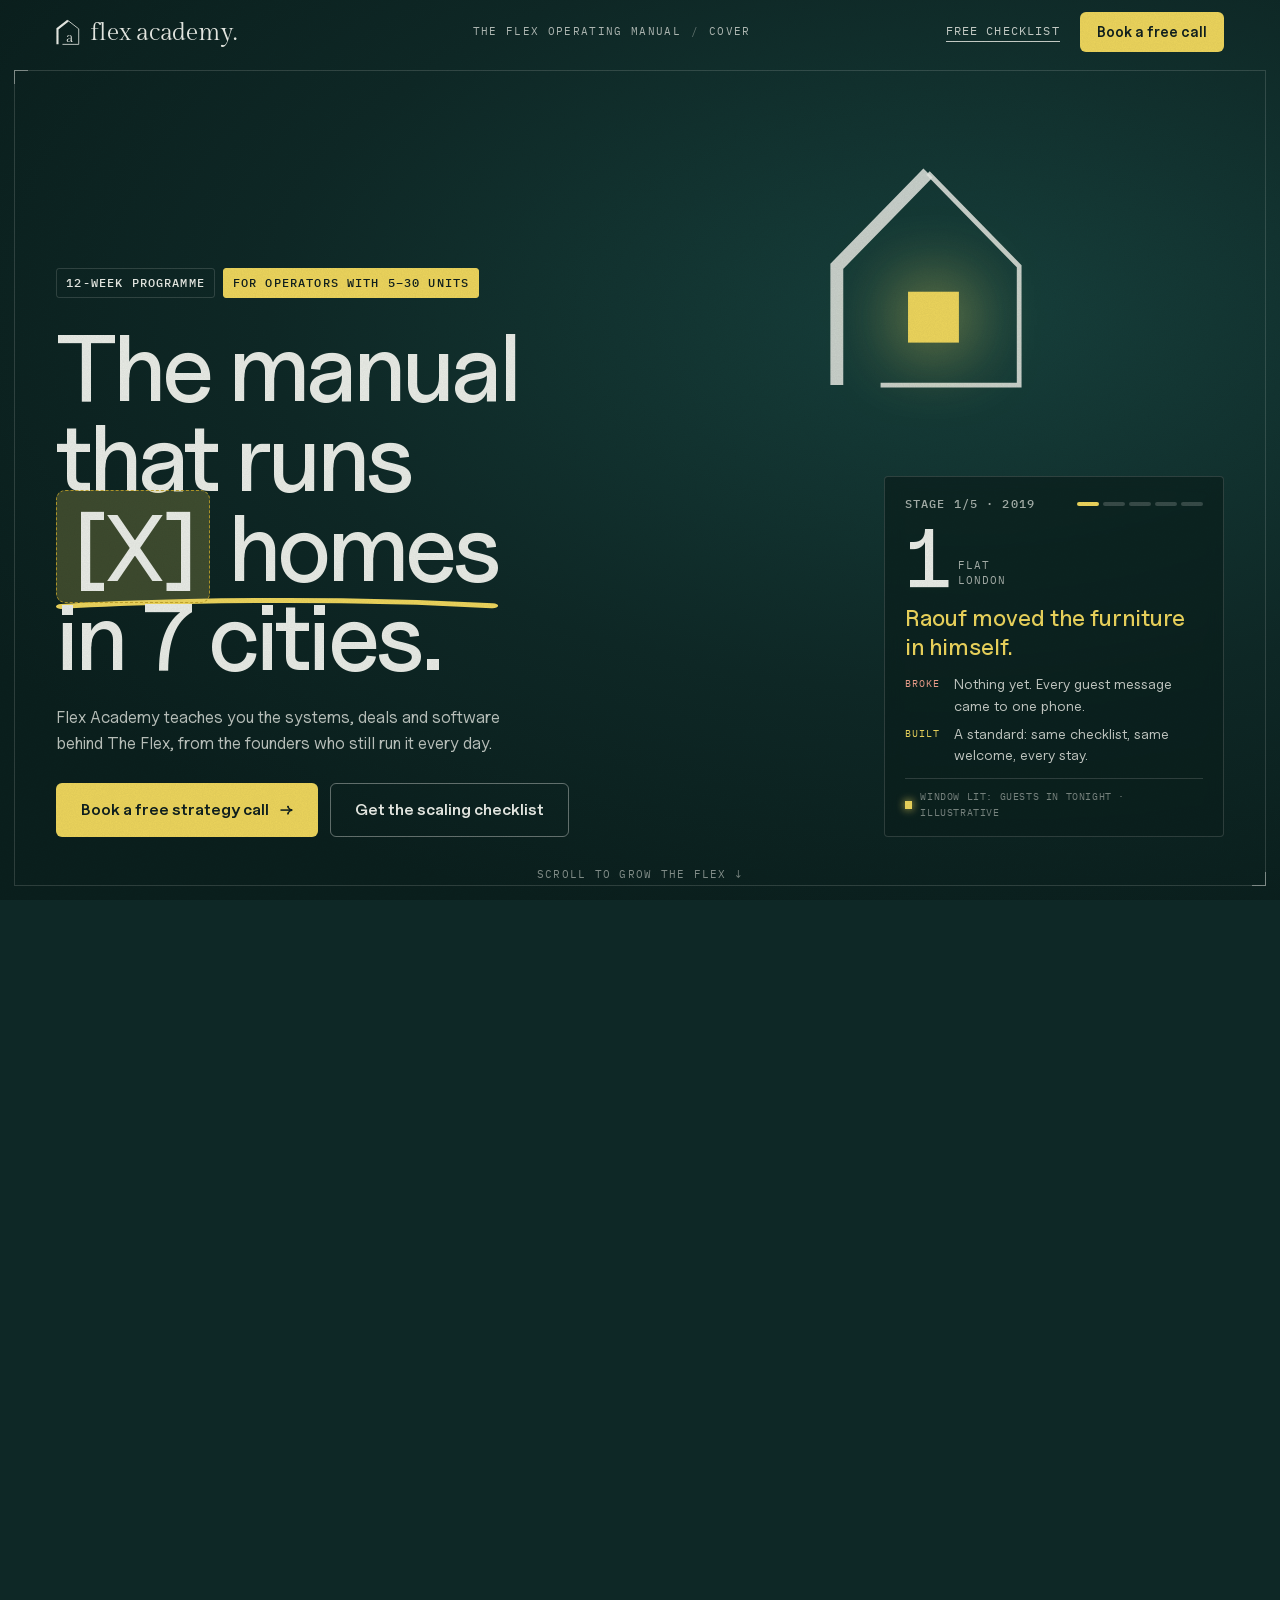
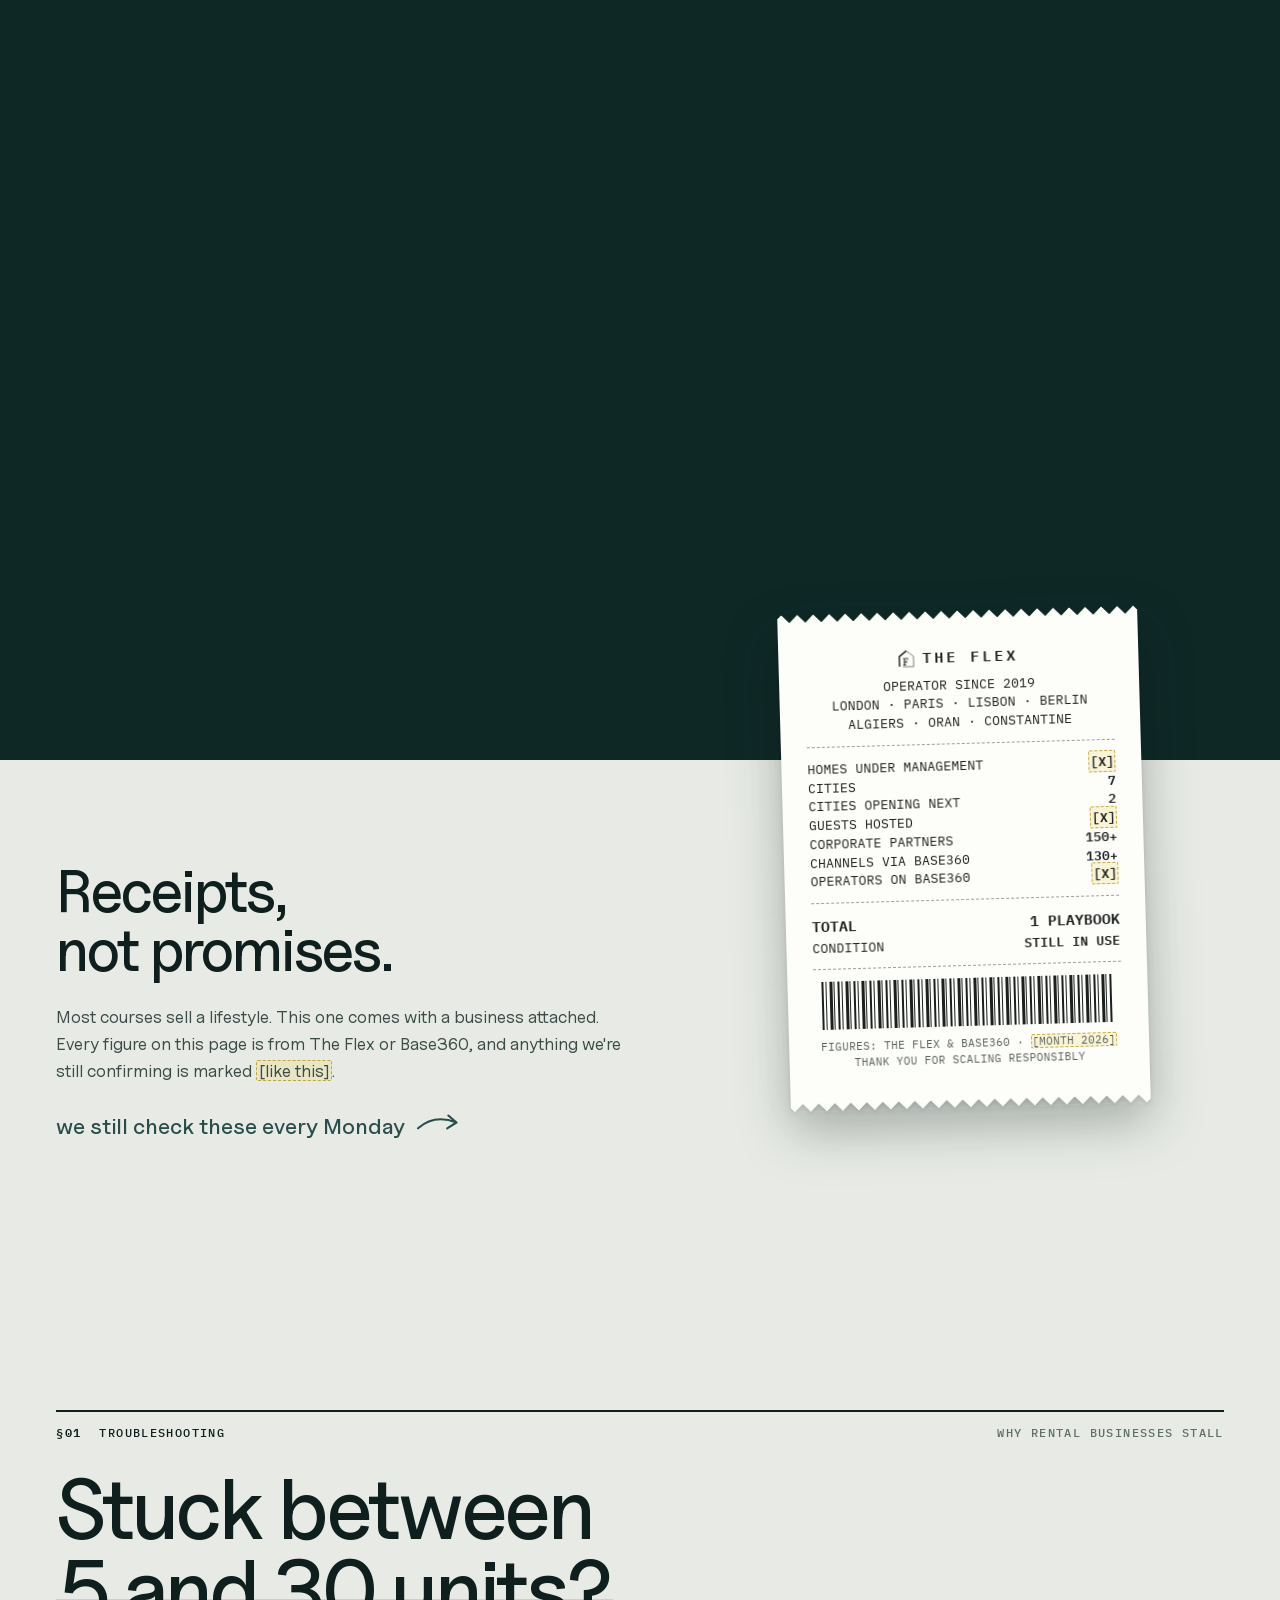
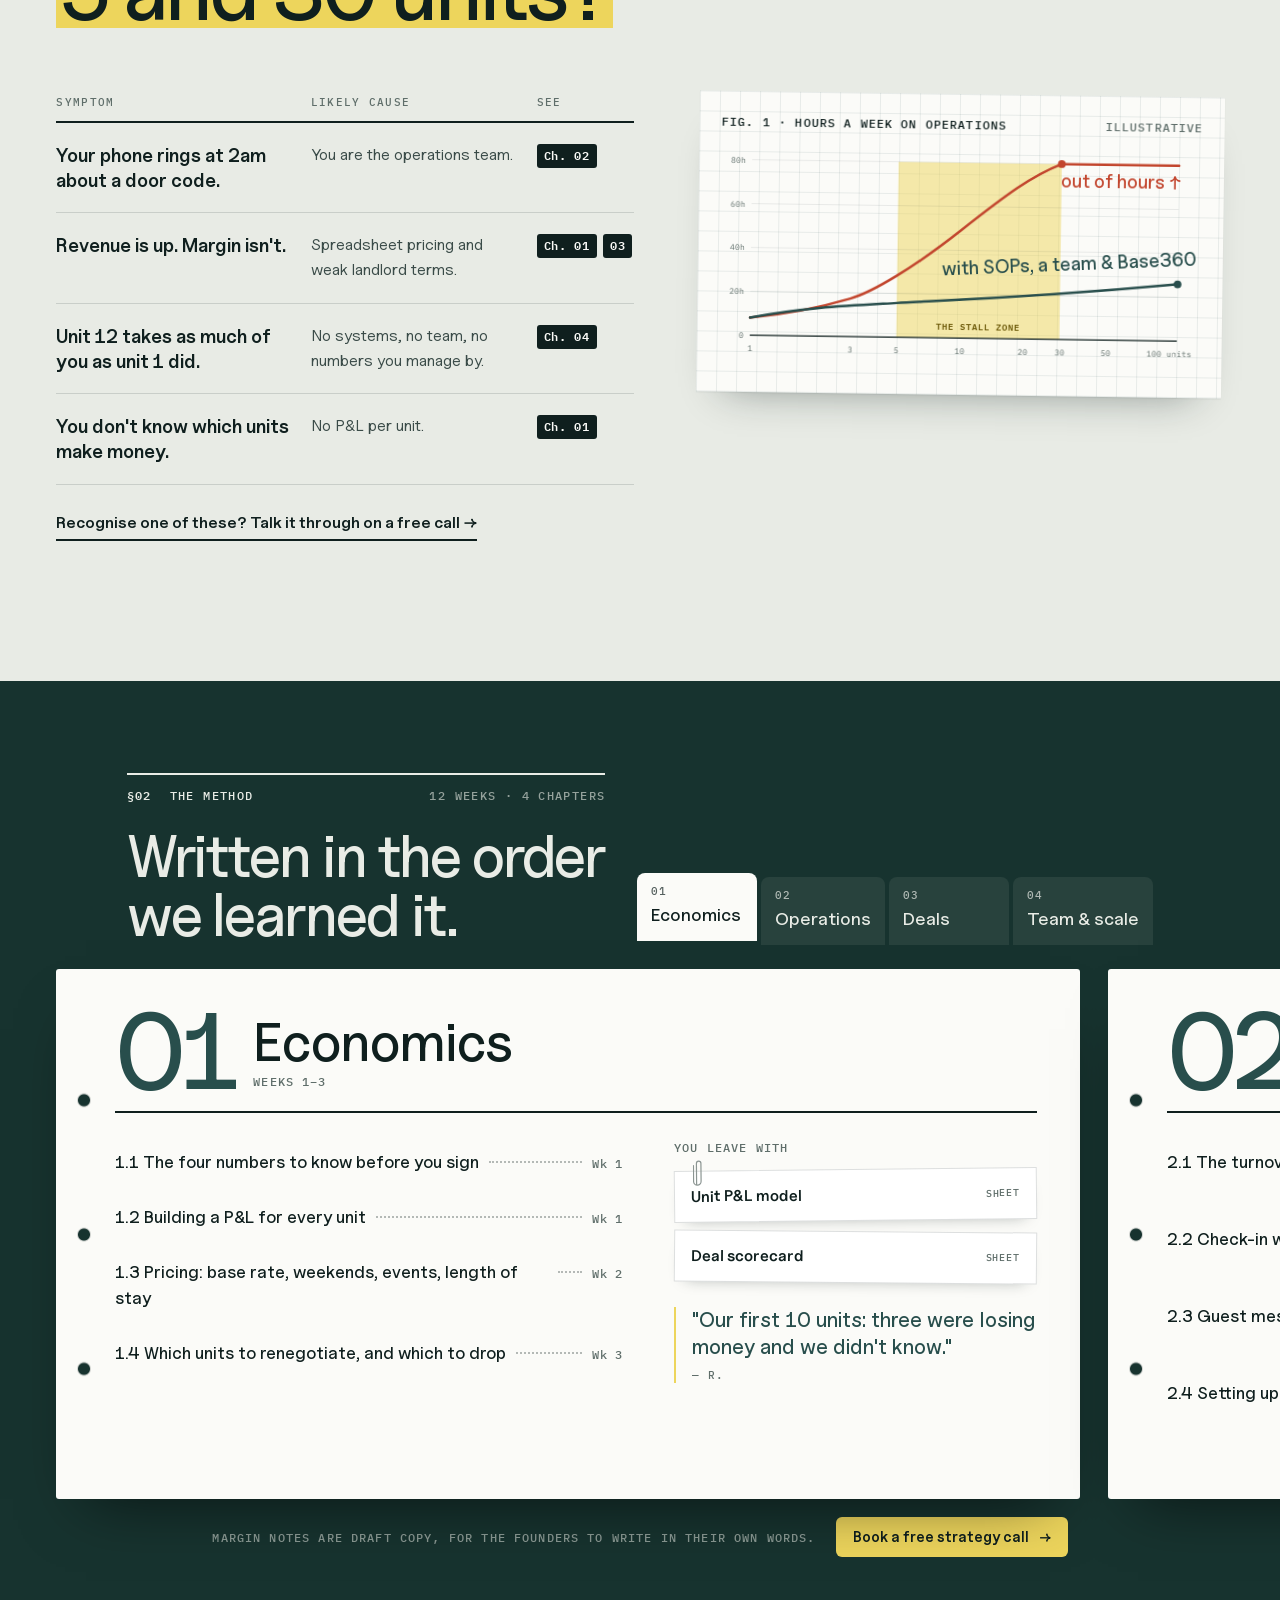
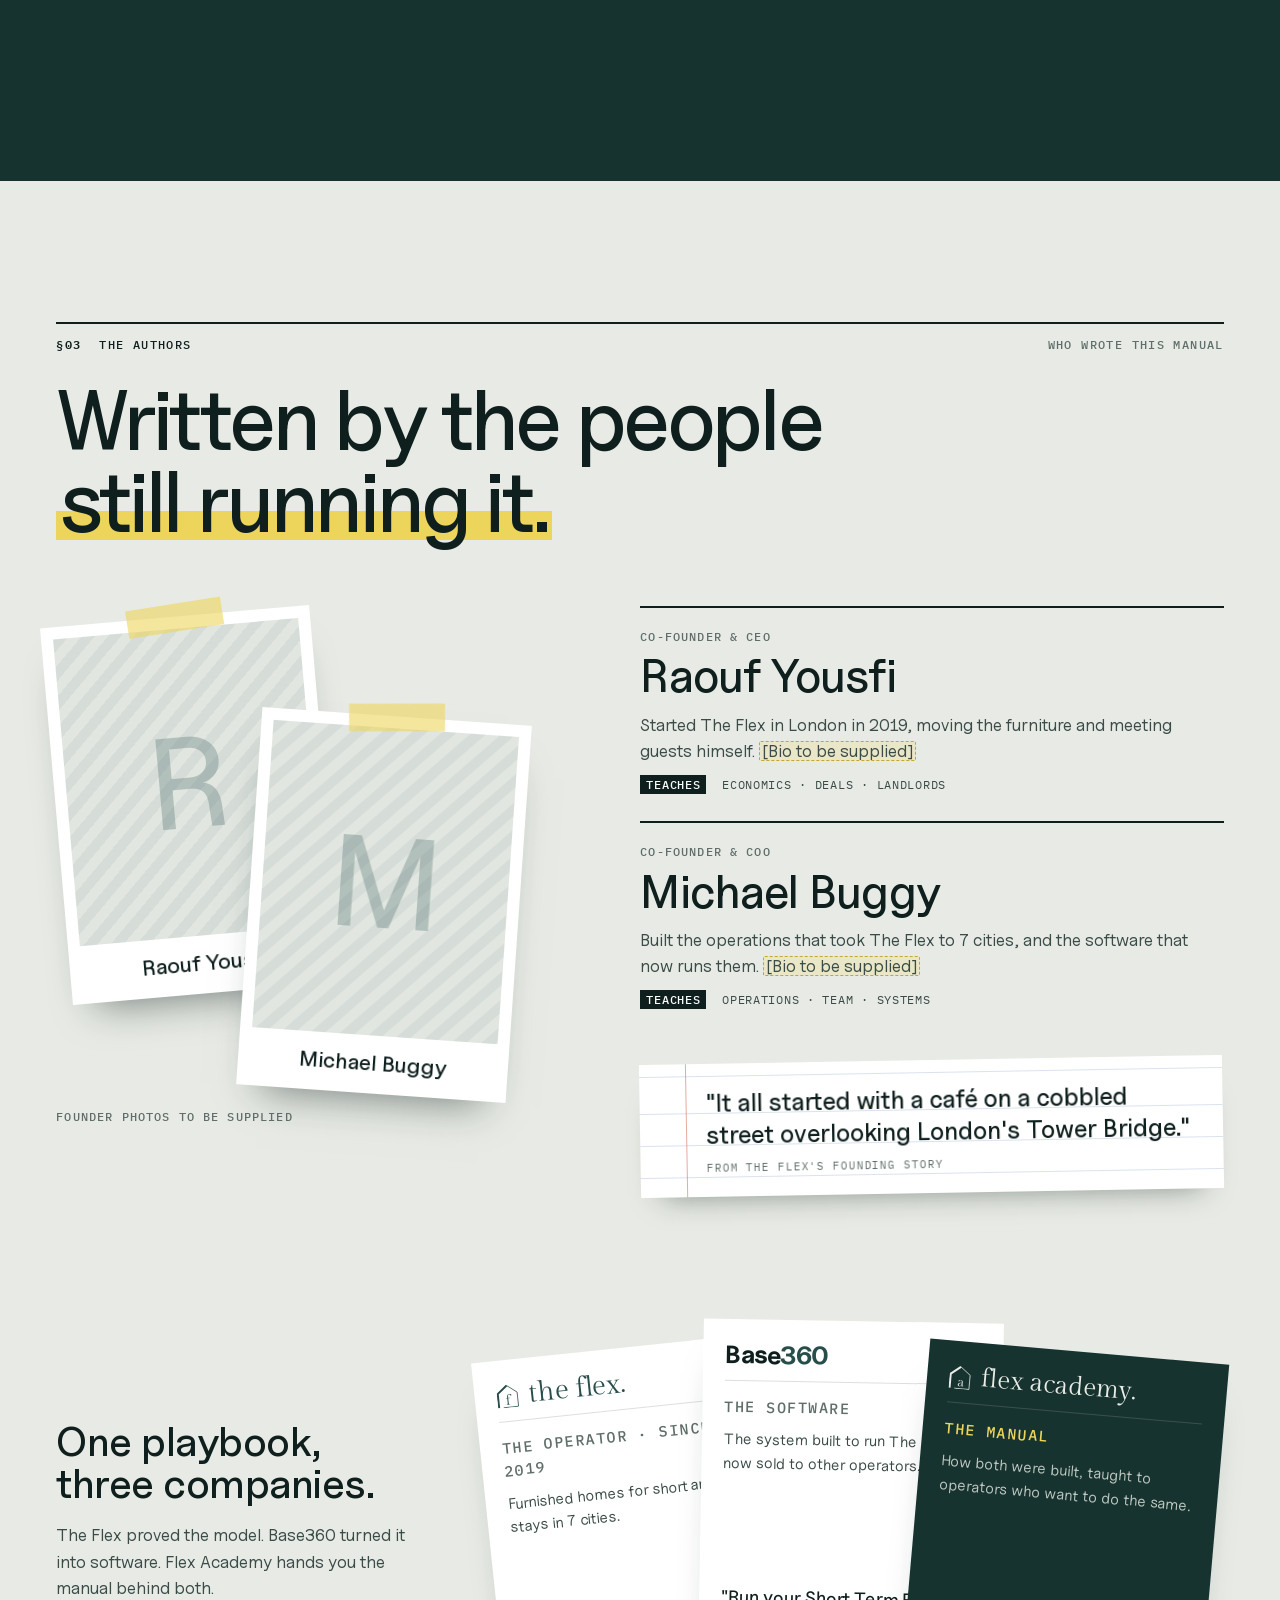
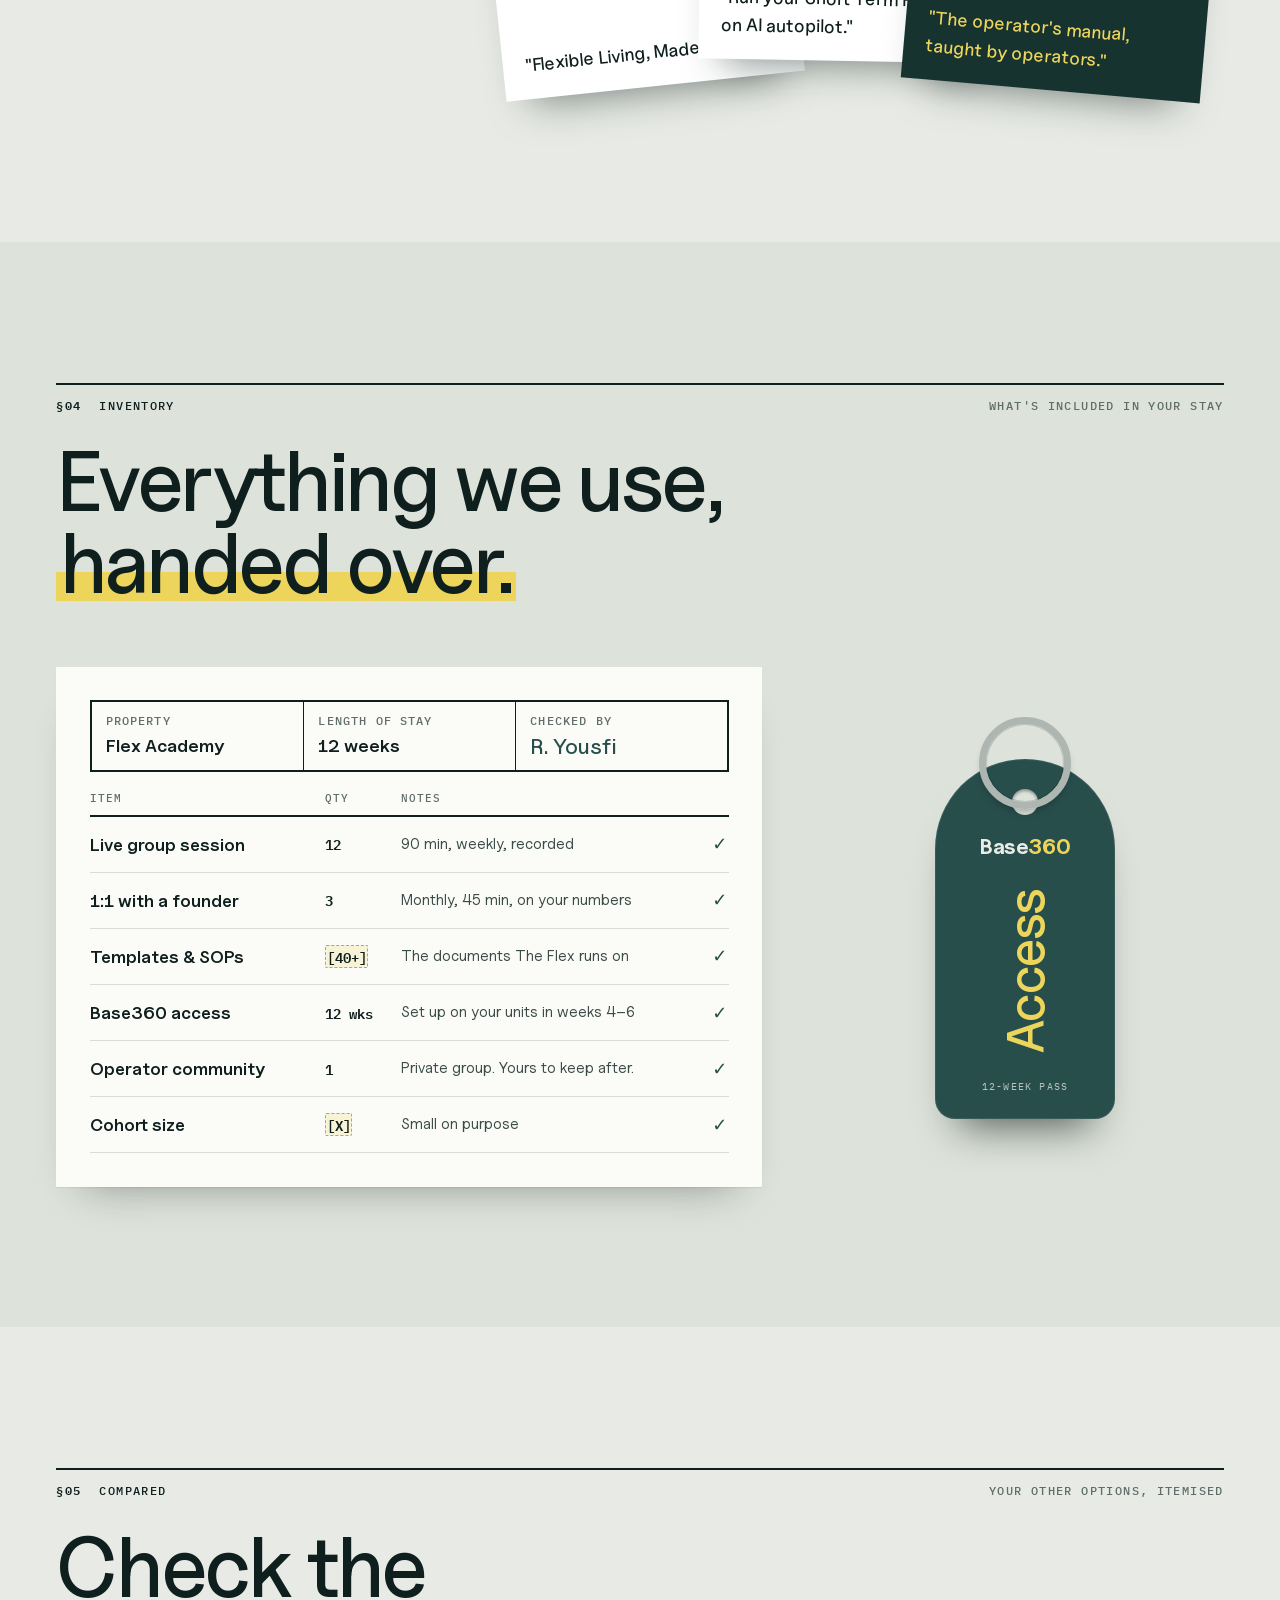
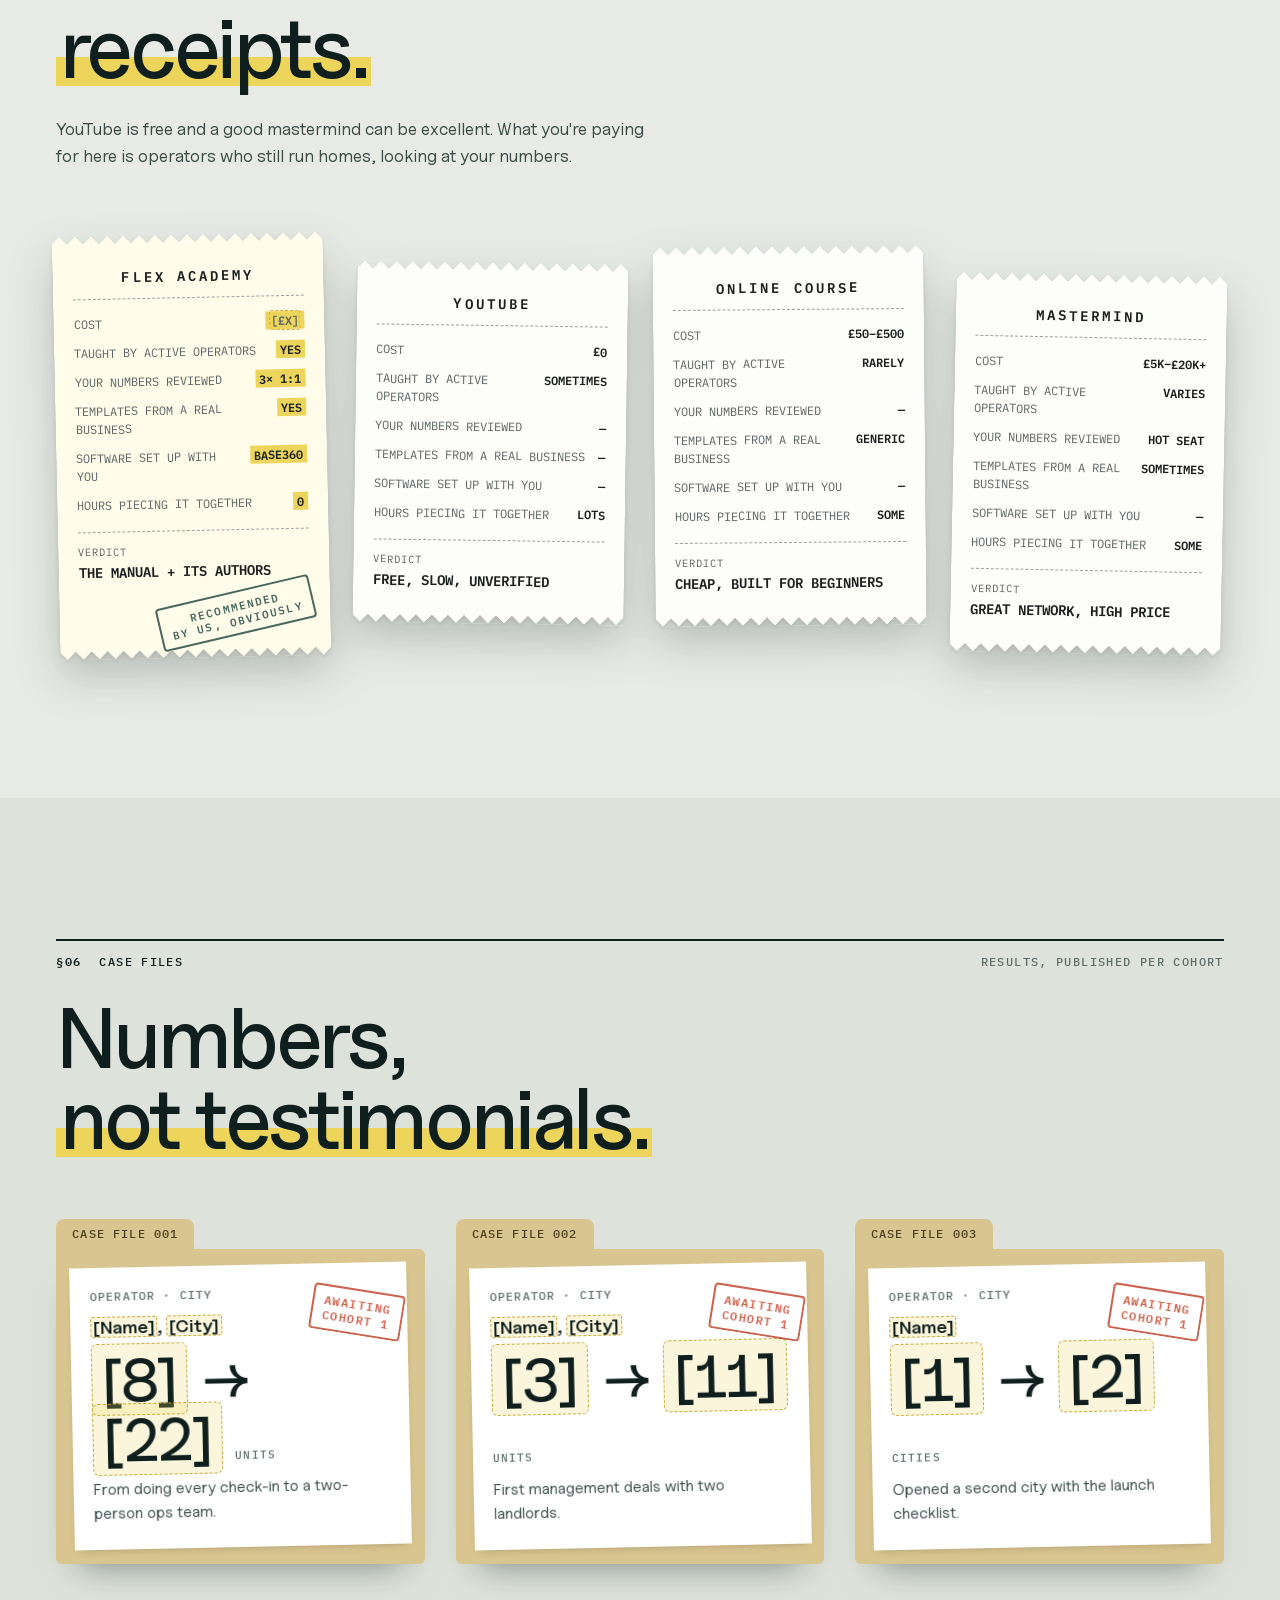
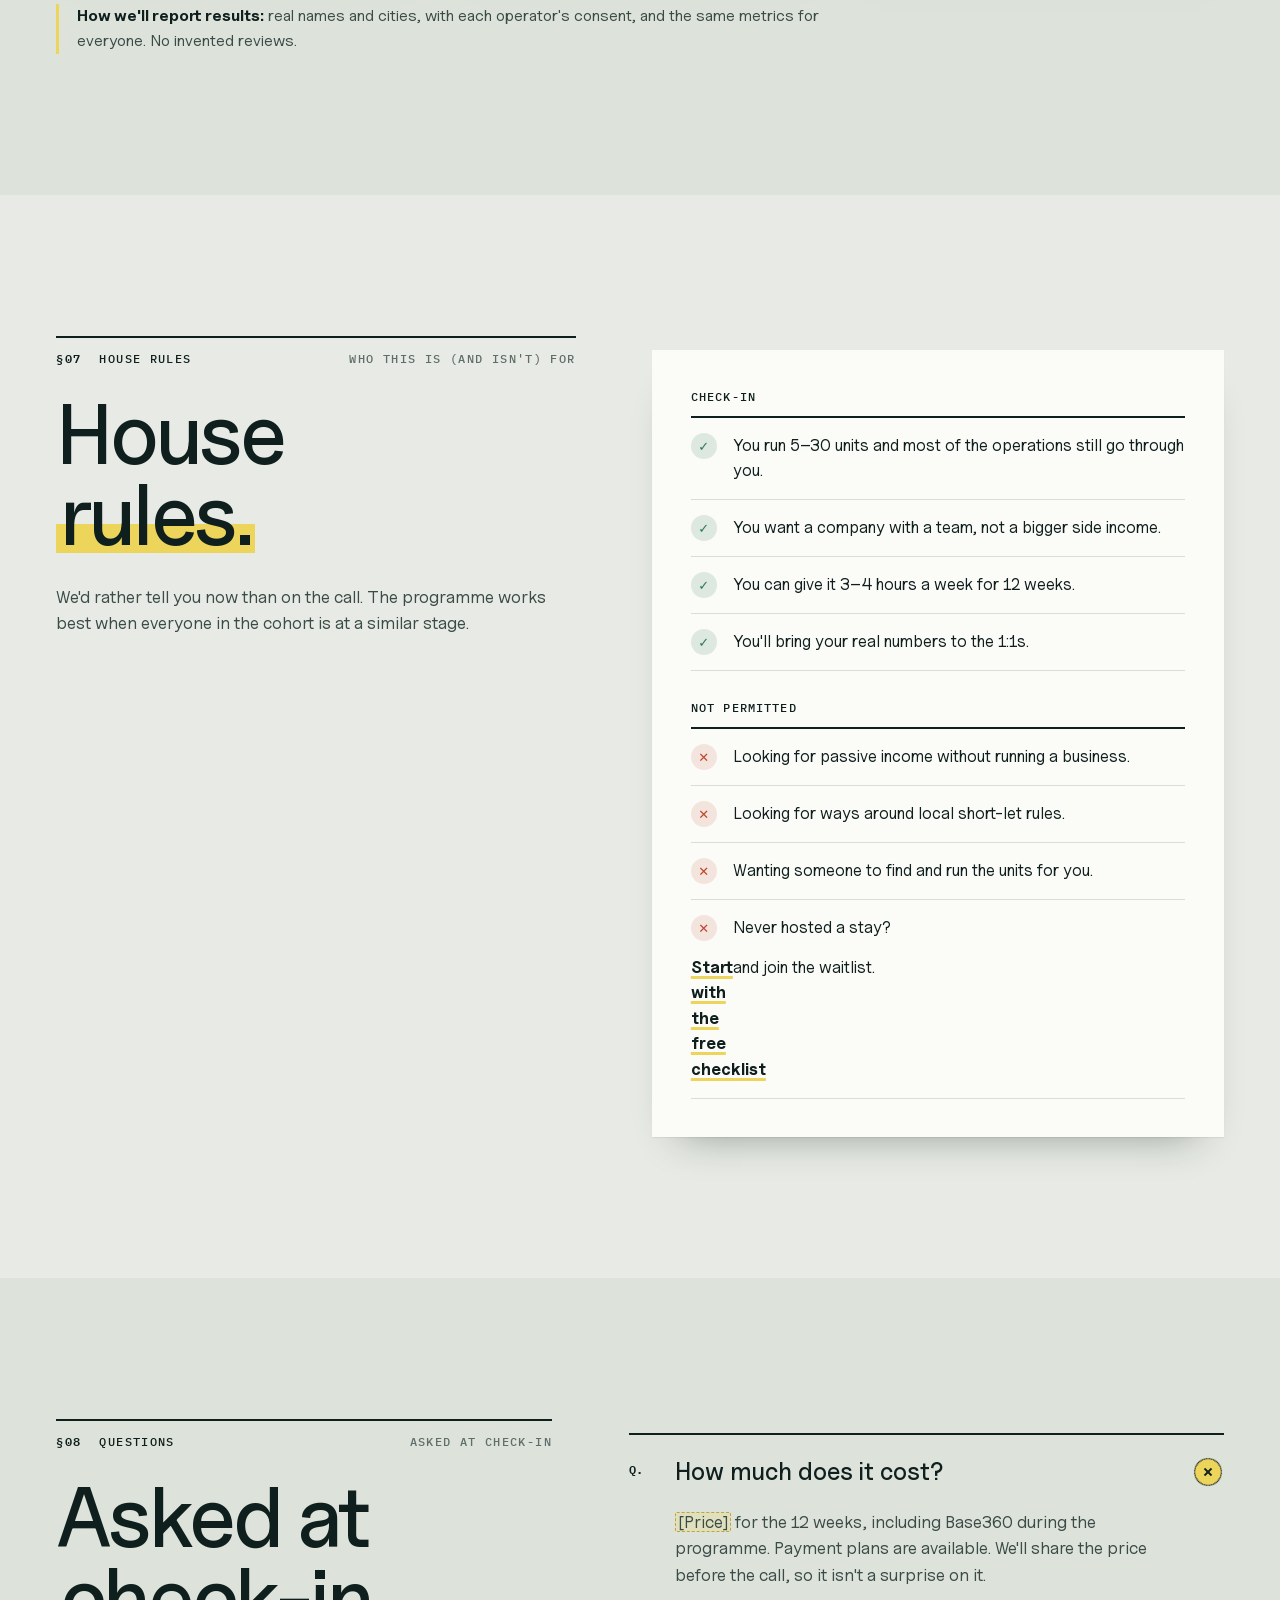
==== commit 2bbafd6e: "Exploration 1: alternate y/Y and key tag fixes Turns on Uncut Sans stylistic set 2 for its alternate" ====
--- a/sites/01-receipts/index.html
+++ b/sites/01-receipts/index.html
@@ -355,7 +355,7 @@
           <span class="kt-hole"></span>
           <span class="kt-brand">Base<b>360</b></span>
           <span class="kt-big">Access</span>
-          <span class="kt-small">Flex Academy · 12 weeks</span>
+          <span class="kt-small">12-week pass</span>
         </div>
       </div>
     </div>
--- a/sites/01-receipts/styles.css
+++ b/sites/01-receipts/styles.css
@@ -50,7 +50,7 @@
 
 *,*::before,*::after{box-sizing:border-box}
 html{-webkit-text-size-adjust:100%;scroll-padding-top:calc(var(--nav-h) + 16px)}
-body{margin:0;background:var(--paper);color:var(--ink);font-family:var(--sans);font-size:17px;line-height:1.55;-webkit-font-smoothing:antialiased;overflow-x:hidden}
+body{margin:0;font-feature-settings:"ss02" 1;background:var(--paper);color:var(--ink);font-family:var(--sans);font-size:17px;line-height:1.55;-webkit-font-smoothing:antialiased;overflow-x:hidden}
 /* paper grain over everything */
 body::after{content:"";position:fixed;inset:0;z-index:90;pointer-events:none;opacity:.07;mix-blend-mode:multiply;
   background-image:url("data:image/svg+xml,%3Csvg xmlns='http://www.w3.org/2000/svg' width='160' height='160'%3E%3Cfilter id='n'%3E%3CfeTurbulence type='fractalNoise' baseFrequency='.85' numOctaves='3' stitchTiles='stitch'/%3E%3CfeColorMatrix values='0 0 0 0 0 0 0 0 0 0 0 0 0 0 0 0 0 0 .9 0'/%3E%3C/filter%3E%3Crect width='100%25' height='100%25' filter='url(%23n)'/%3E%3C/svg%3E")}
@@ -353,14 +353,14 @@
 .inv tbody td:nth-child(2){font-family:var(--mono);font-size:14px;font-weight:600;color:var(--ink);white-space:nowrap}
 .inv .tick{font-size:18px;font-weight:700;line-height:1;color:var(--green);text-align:center;padding-right:0}
 .keytag-wrap{position:relative;height:460px;display:flex;justify-content:center}
-.keyring{position:absolute;top:0;left:50%;width:92px;height:92px;margin-left:-46px;border-radius:50%;border:7px solid #AEB6B1;box-shadow:inset 0 0 0 1px rgba(0,0,0,.15),0 6px 10px -4px rgba(0,0,0,.3)}
-.keytag{position:absolute;top:62px;width:180px;height:360px;border-radius:90px 90px 20px 20px;background:var(--green);color:var(--linen);display:flex;flex-direction:column;align-items:center;padding:34px 18px 22px;transform-origin:50% 0;animation:swing 4.5s ease-in-out infinite alternate;box-shadow:0 30px 40px -24px rgba(15,31,30,.7),inset 0 0 0 1px rgba(255,255,255,.08)}
+.keyring{position:absolute;top:20px;z-index:2;left:50%;width:92px;height:92px;margin-left:-46px;border-radius:50%;border:7px solid #AEB6B1;box-shadow:inset 0 0 0 1px rgba(0,0,0,.15),0 6px 10px -4px rgba(0,0,0,.3)}
+.keytag{position:absolute;top:62px;width:180px;height:360px;border-radius:90px 90px 20px 20px;background:var(--green);color:var(--linen);display:flex;flex-direction:column;align-items:center;padding:30px 18px 24px;overflow:hidden;transform-origin:50% 0;animation:swing 4.5s ease-in-out infinite alternate;box-shadow:0 30px 40px -24px rgba(15,31,30,.7),inset 0 0 0 1px rgba(255,255,255,.08)}
 @keyframes swing{from{transform:rotate(-5deg)}to{transform:rotate(4deg)}}
 .kt-hole{width:26px;height:26px;border-radius:50%;background:var(--paper-2);box-shadow:inset 0 2px 3px rgba(0,0,0,.35)}
-.kt-brand{margin-top:18px;font-weight:700;font-size:21px;letter-spacing:-.02em}
+.kt-brand{margin-top:16px;font-weight:700;font-size:21px;letter-spacing:-.02em}
 .kt-brand b{color:var(--hl)}
-.kt-big{flex:1;writing-mode:vertical-rl;transform:rotate(180deg);font-family:var(--display);font-weight:500;font-size:74px;line-height:1;letter-spacing:-.01em;color:var(--hl);margin:10px 0}
-.kt-small{font-family:var(--mono);font-size:9.5px;letter-spacing:.1em;text-transform:uppercase;text-align:center;opacity:.75}
+.kt-big{flex:1;min-height:0;display:flex;align-items:center;justify-content:center;writing-mode:vertical-rl;transform:rotate(180deg);font-family:var(--display);font-weight:500;font-size:52px;line-height:1;letter-spacing:-.03em;color:var(--hl);margin:12px 0}
+.kt-small{font-family:var(--mono);font-size:10px;letter-spacing:.12em;text-transform:uppercase;white-space:nowrap;opacity:.75}
 
 /* =========================================================
    §05 RECEIPTS COMPARED
@@ -641,7 +641,7 @@
   .inv .tick{grid-column:3;grid-row:1/3;align-self:center}
   .keytag-wrap{height:380px}
   .keytag{height:300px;width:150px}
-  .kt-big{font-size:58px}
+  .kt-big{font-size:40px}
   /* receipts become a swipeable roll */
   .receipts-row{display:flex;overflow-x:auto;scroll-snap-type:x mandatory;gap:16px;padding-block:18px 28px;margin-top:32px;scrollbar-width:none}
   .receipts-row::-webkit-scrollbar{display:none}
